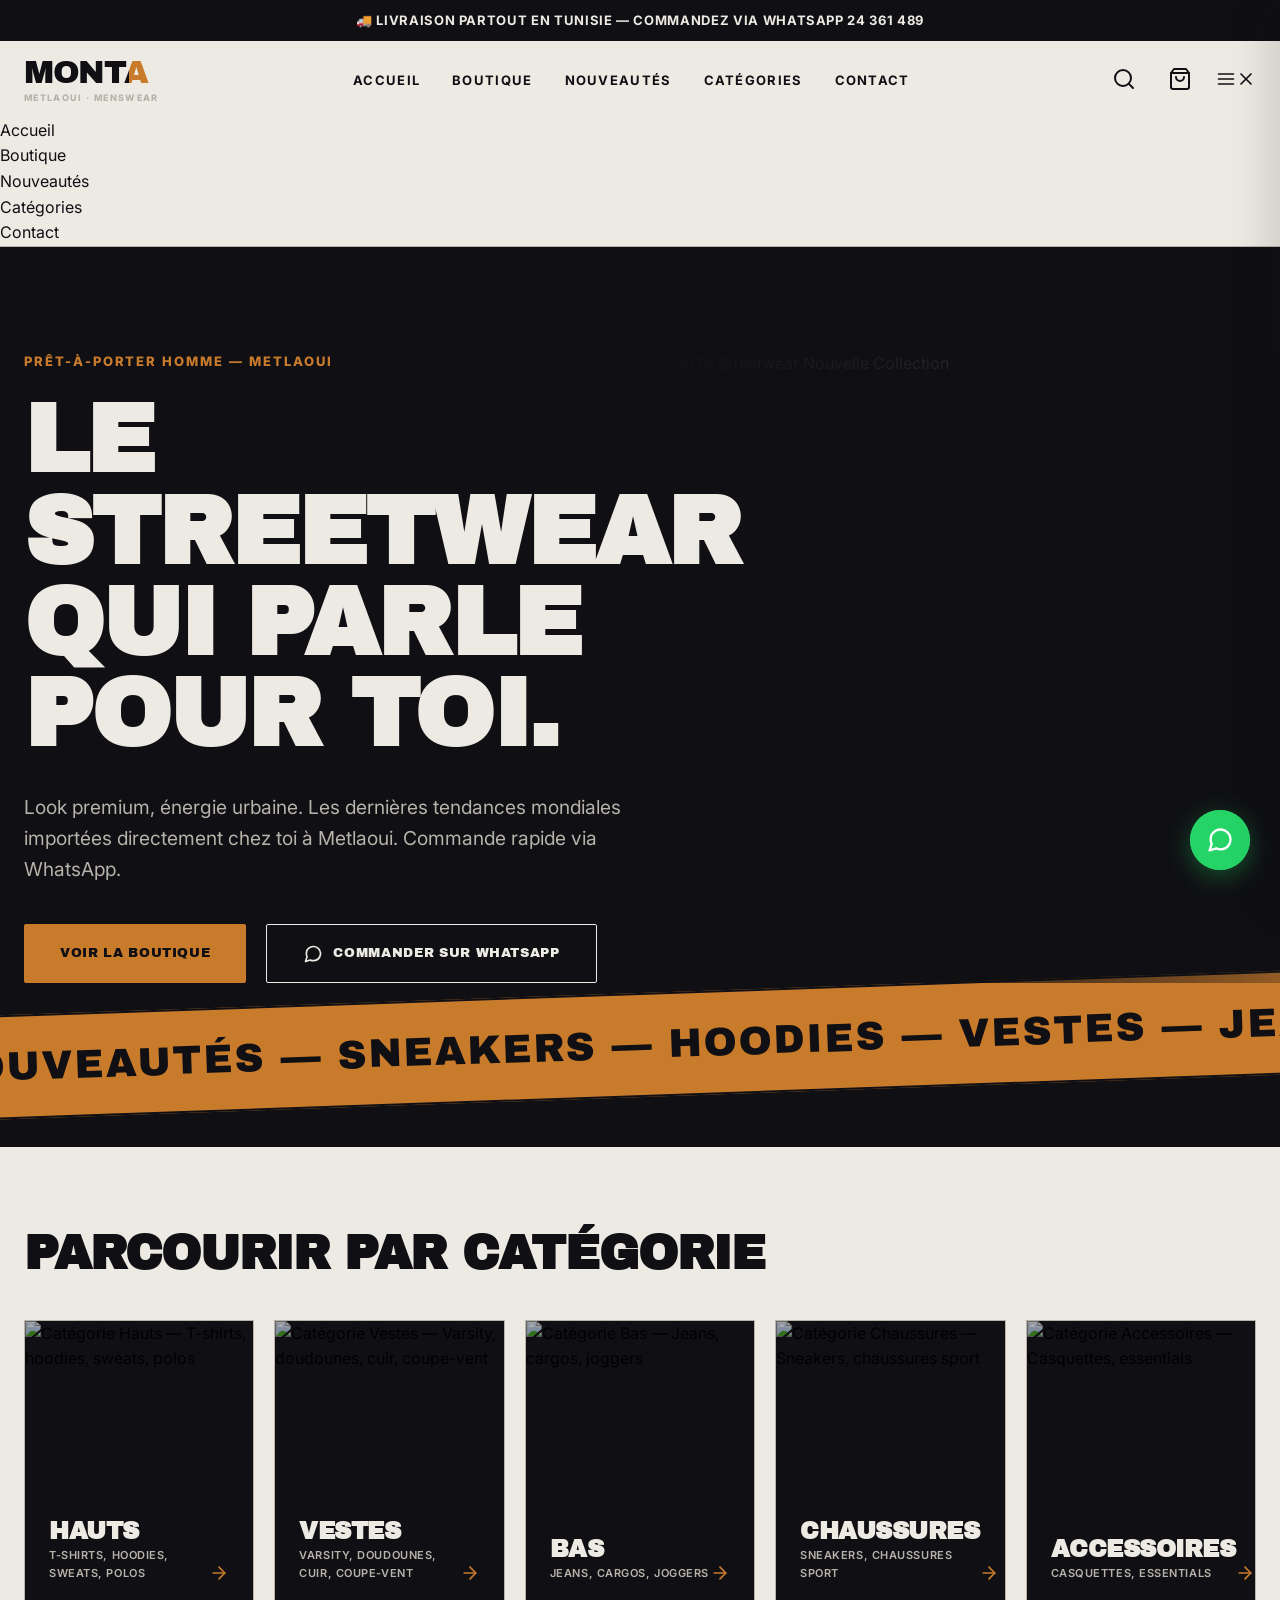
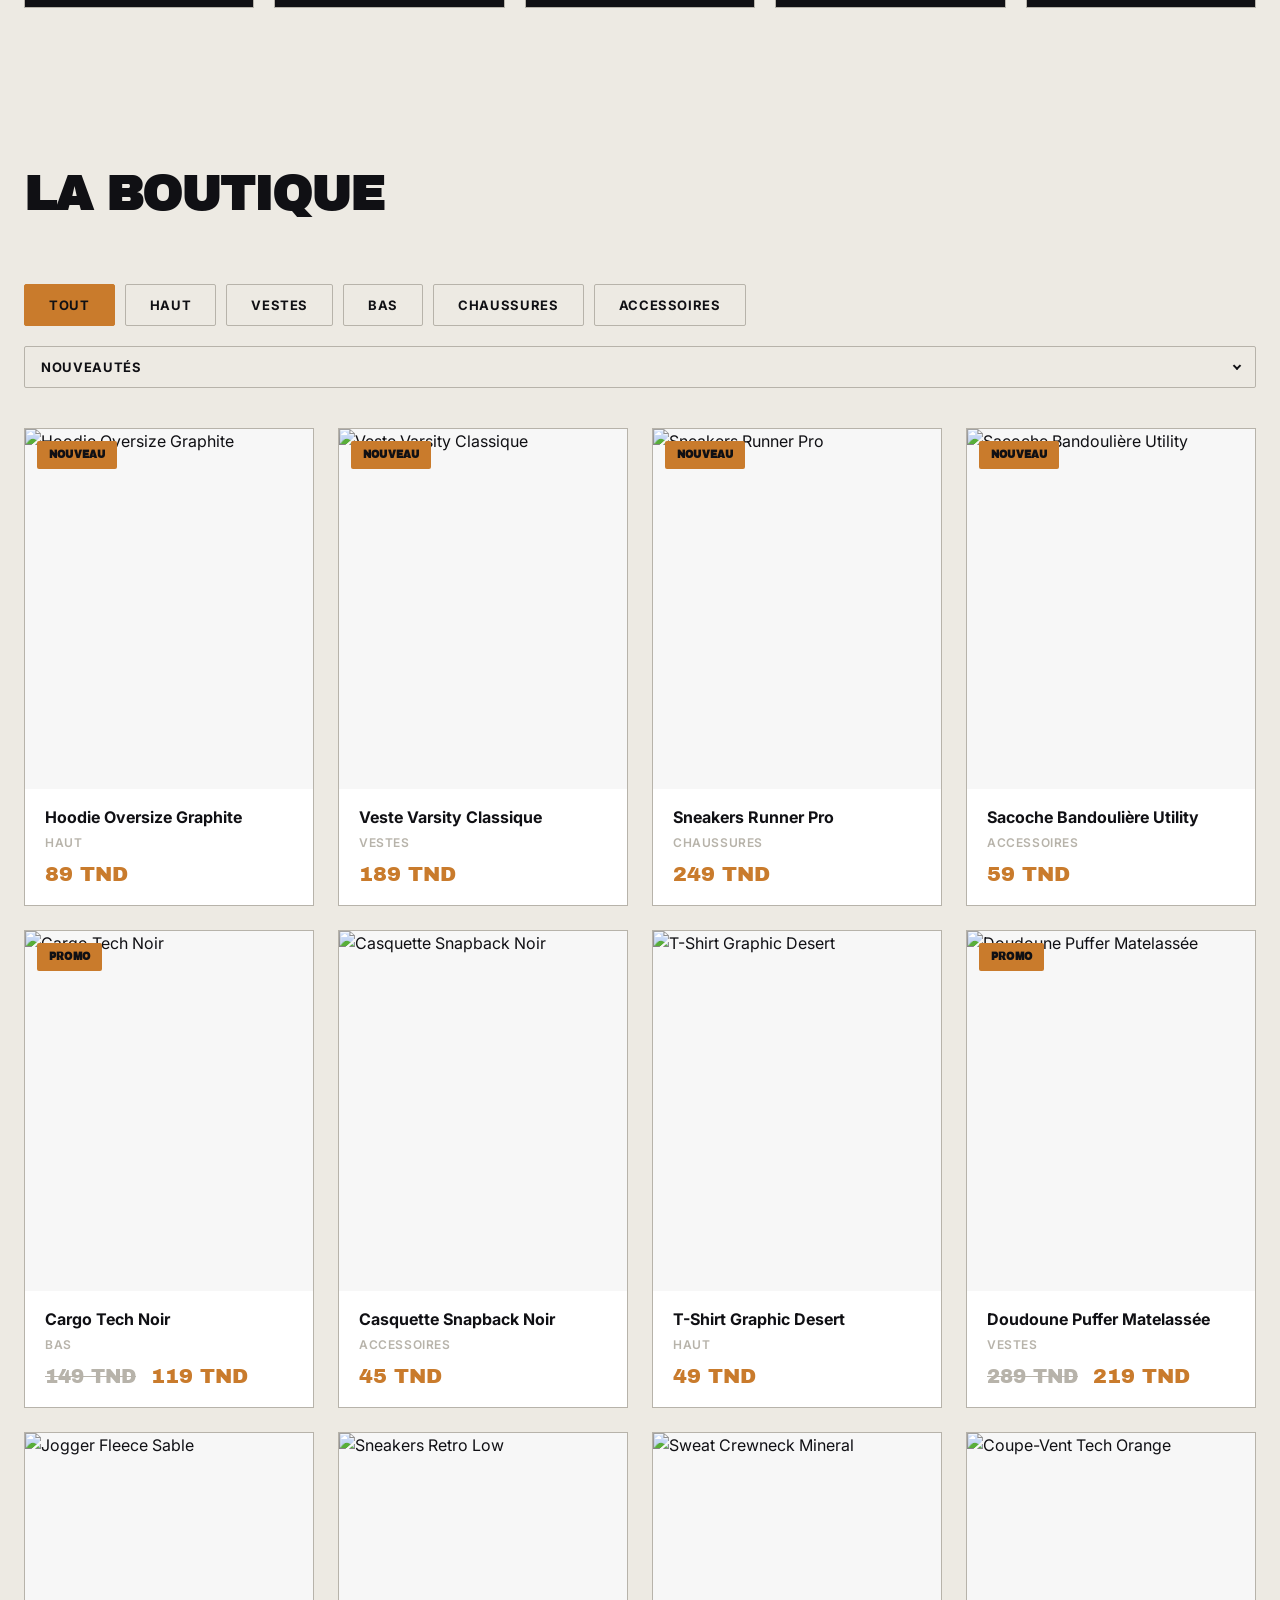
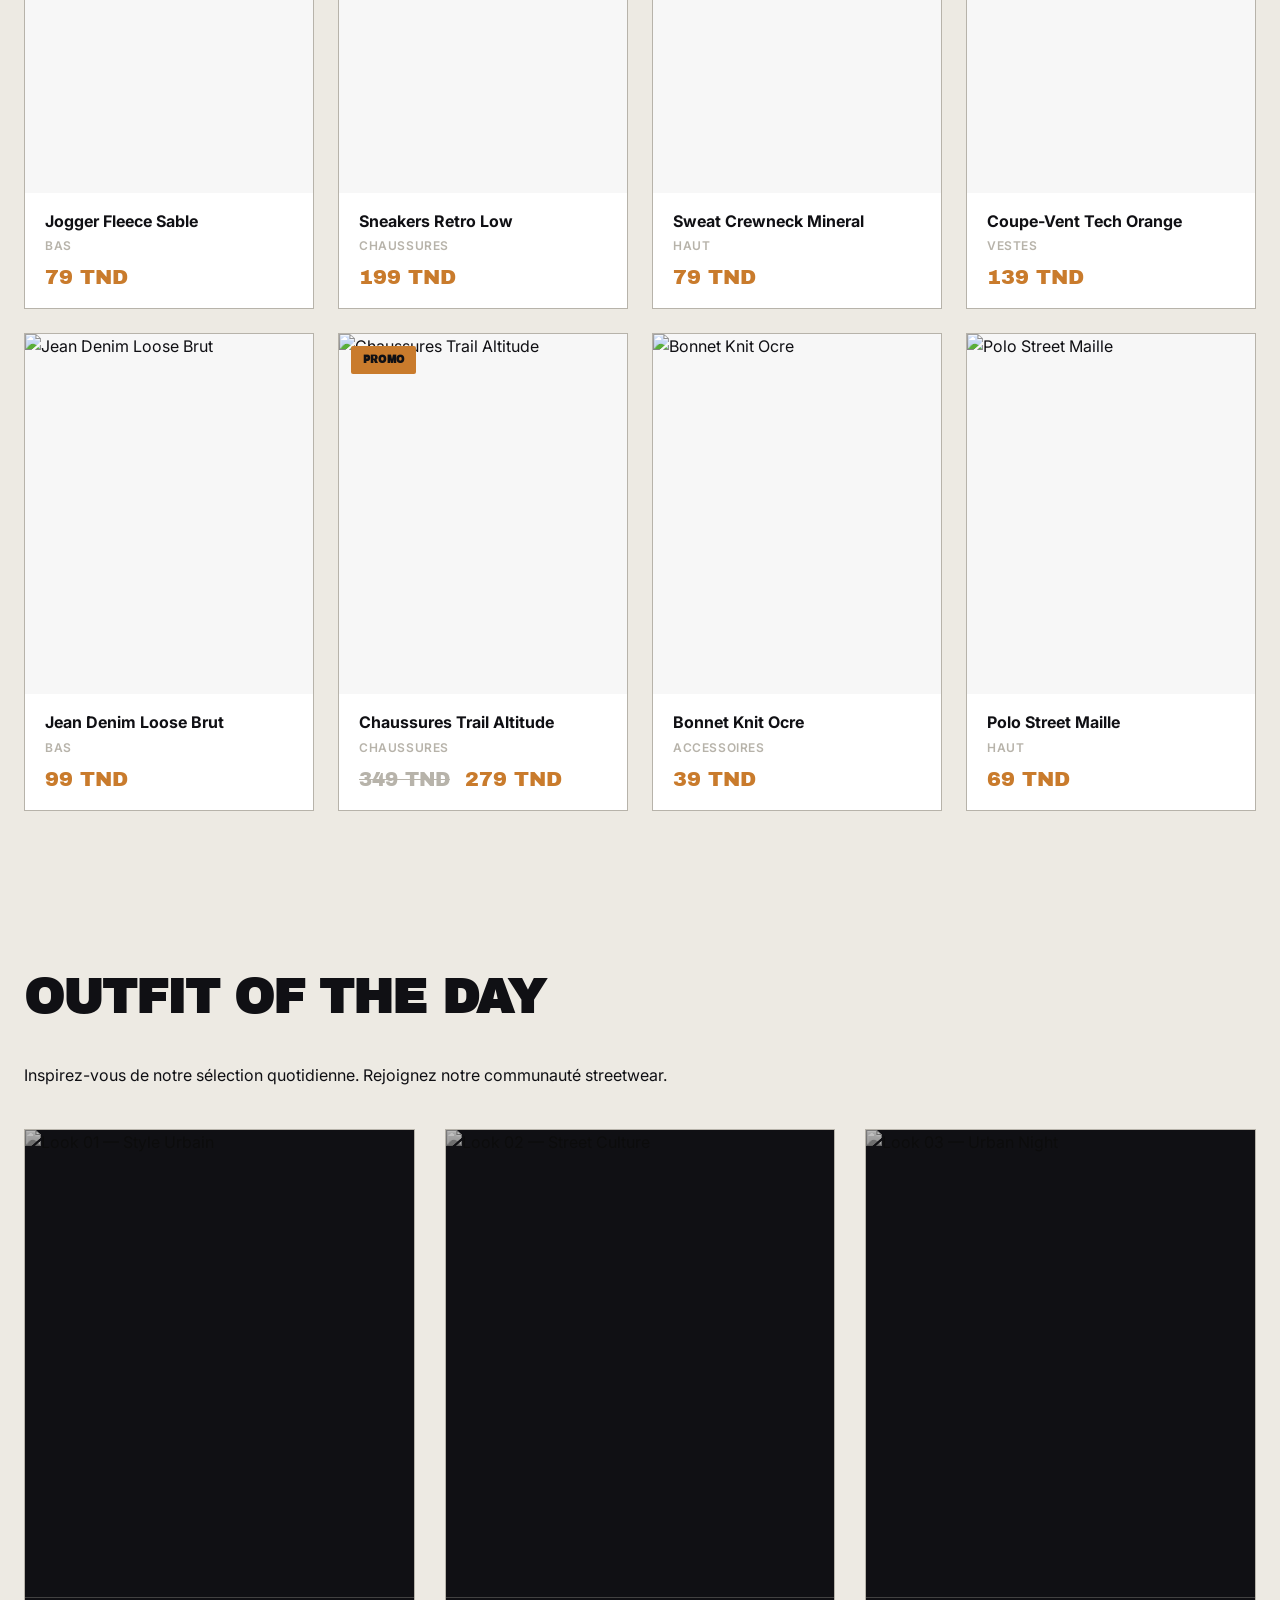
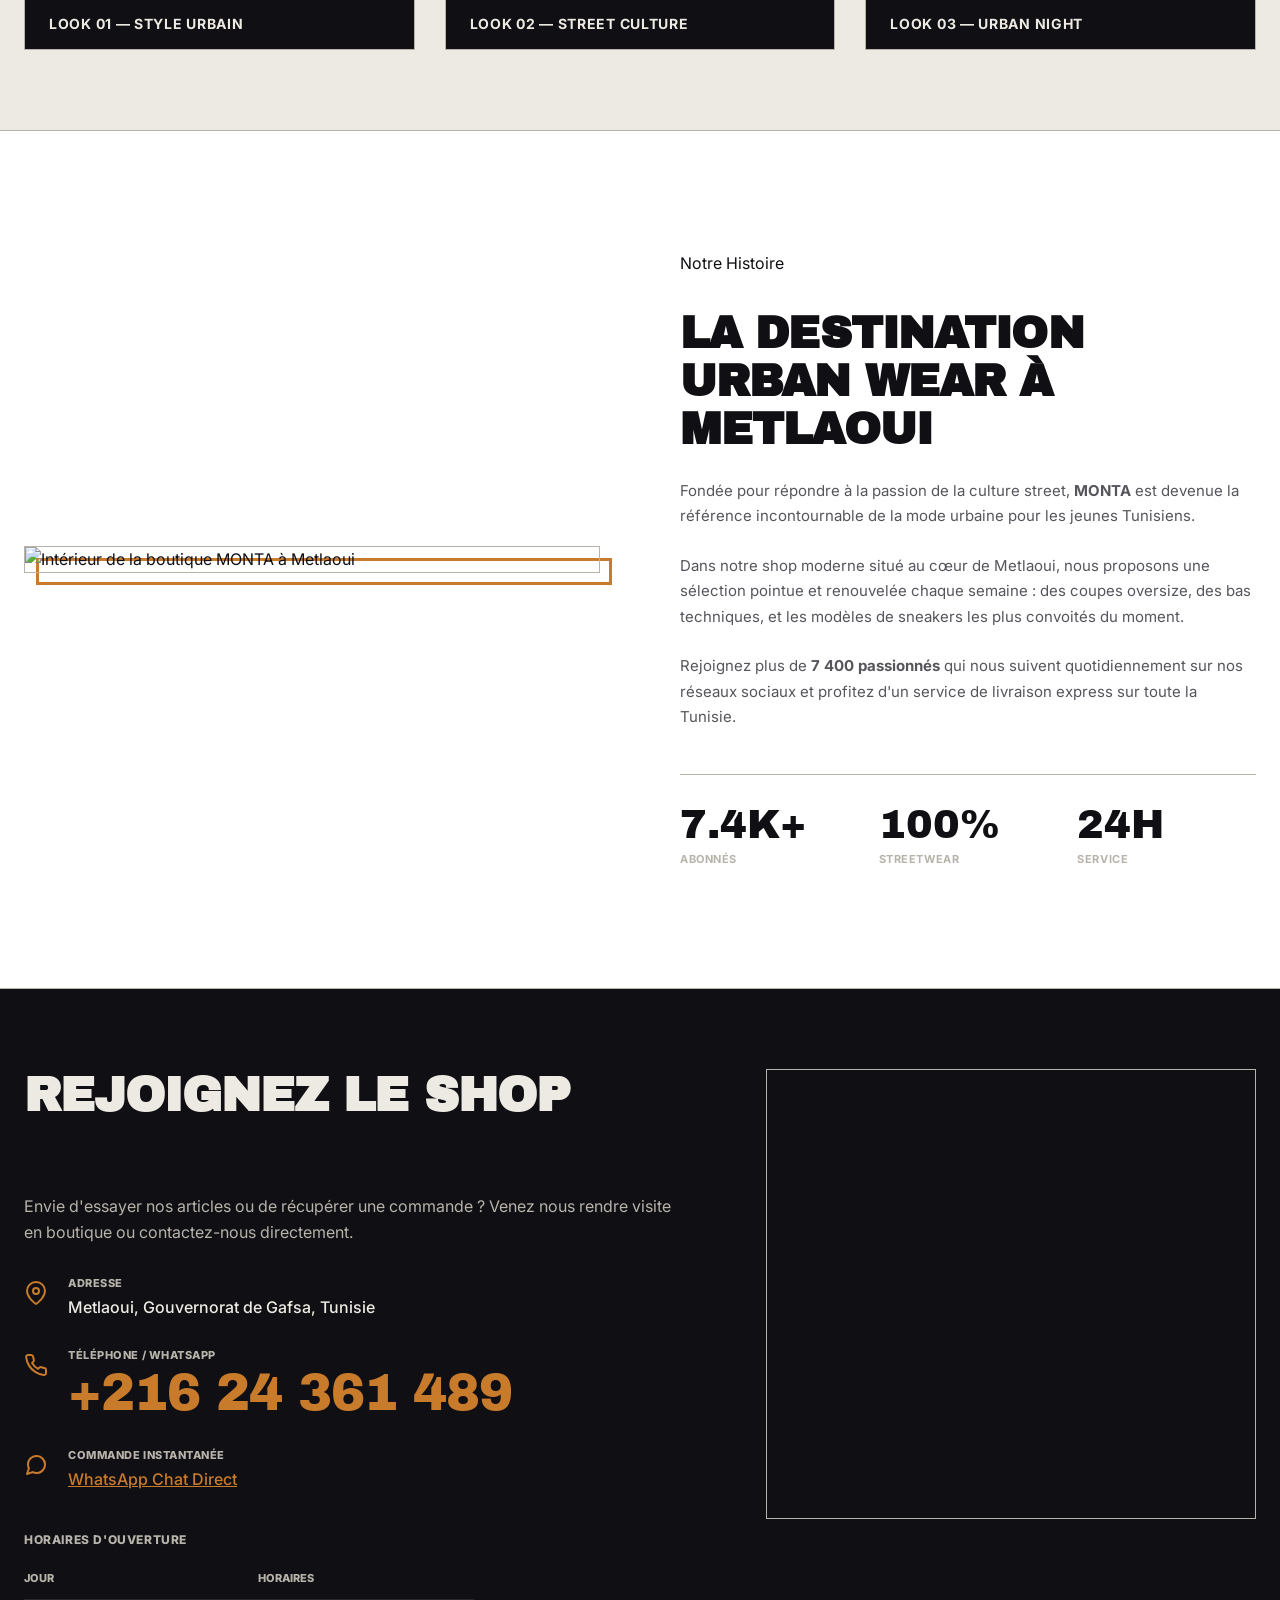
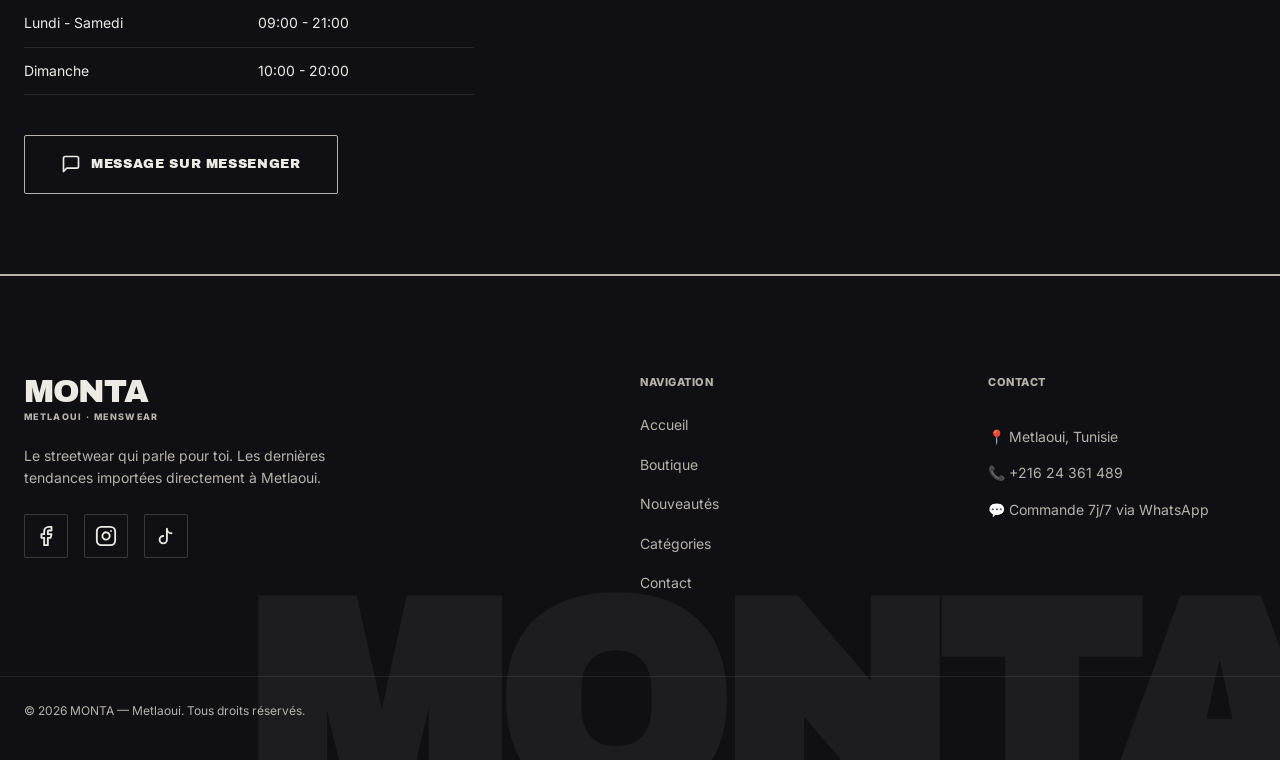
==== index.html @ ccba10db "Version 1 - deploy" ====
<!DOCTYPE html>
<html lang="fr" dir="ltr">
<head>
  <meta charset="UTF-8">
  <meta name="viewport" content="width=device-width, initial-scale=1.0">
  <title>MONTA — Prêt-à-porter Homme | Metlaoui</title>
  
  <!-- SEO Meta Tags -->
  <meta name="description" content="Découvrez MONTA, le temple du streetwear et prêt-à-porter homme à Metlaoui, Tunisie. Collection exclusive de hoodies, vestes, jeans, sneakers et accessoires. Commande directe sur WhatsApp.">
  <meta name="keywords" content="MONTA, streetwear, prêt-à-porter, mode homme, Metlaoui, Tunisie, Gafsa, vetements homme, sneakers, hoodies, jeans, vestes, boutique vetement">
  <meta name="author" content="MONTA">
  <meta name="robots" content="index, follow">
  
  <!-- Open Graph / Facebook -->
  <meta property="og:type" content="website">
  <meta property="og:url" content="https://www.montastore.tn/">
  <meta property="og:title" content="MONTA — Prêt-à-porter Homme | Metlaoui">
  <meta property="og:description" content="Découvrez MONTA, le temple du streetwear et prêt-à-porter homme à Metlaoui, Tunisie. Collection exclusive. Commande directe sur WhatsApp.">
  <meta property="og:image" content="https://placehold.co/1200x630/111111/ffffff?text=MONTA+METLAOUI">
  
  <!-- Twitter -->
  <meta name="twitter:card" content="summary_large_image">
  <meta name="twitter:url" content="https://www.montastore.tn/">
  <meta name="twitter:title" content="MONTA — Prêt-à-porter Homme | Metlaoui">
  <meta name="twitter:description" content="Découvrez MONTA, le temple du streetwear et prêt-à-porter homme à Metlaoui, Tunisie. Collection exclusive. Commande directe sur WhatsApp.">
  <meta name="twitter:image" content="https://placehold.co/1200x630/111111/ffffff?text=MONTA+METLAOUI">
  
  <!-- Theme Color & Favicon Placeholder -->
  <meta name="theme-color" content="#000000">
  <link rel="icon" href="https://placehold.co/32x32/111111/ffffff?text=M" type="image/x-icon">
  
  <!-- Google Fonts Preconnect -->
  <link rel="preconnect" href="https://fonts.googleapis.com">
  <link rel="preconnect" href="https://fonts.gstatic.com" crossorigin>
  <link href="https://fonts.googleapis.com/css2?family=Archivo+Black&family=Inter:wght@300;400;500;600;700;800&display=swap" rel="stylesheet">
  
  <!-- External Stylesheet -->
  <link rel="stylesheet" href="style.css">
  
  <!-- External Script -->
  <script src="script.js" defer></script>
  
  <!-- JSON-LD Structured Data -->
  <script type="application/ld+json">
  {
    "@context": "https://schema.org",
    "@type": "ClothingStore",
    "name": "MONTA",
    "image": "https://placehold.co/600x600/111111/ffffff?text=MONTA+METLAOUI",
    "@id": "https://www.montastore.tn/#store",
    "url": "https://www.montastore.tn/",
    "telephone": "+21624361489",
    "priceRange": "TND",
    "address": {
      "@type": "PostalAddress",
      "streetAddress": "Metlaoui",
      "addressLocality": "Metlaoui",
      "addressRegion": "Gouvernorat de Gafsa",
      "addressCountry": "TN"
    },
    "geo": {
      "@type": "GeoCoordinates",
      "latitude": "34.3333",
      "longitude": "8.4000"
    },
    "openingHoursSpecification": {
      "@type": "OpeningHoursSpecification",
      "dayOfWeek": [
        "Monday",
        "Tuesday",
        "Wednesday",
        "Thursday",
        "Friday",
        "Saturday",
        "Sunday"
      ],
      "opens": "09:00",
      "closes": "21:00"
    },
    "sameAs": [
      "https://www.facebook.com/",
      "https://www.instagram.com/"
    ]
  }
  </script>
</head>
<body>

  <!-- 1. Announcement Bar -->
  <div id="announcement-bar">
    <p>🚚 Livraison partout en Tunisie — Commandez via WhatsApp 24 361 489</p>
  </div>

  <!-- 2. Sticky Navbar -->
  <header id="site-header">
    <div class="header-container">
      <a href="#" class="logo" aria-label="MONTA Accueil">
        <span class="logo-text">MONTA</span>
        <span class="logo-tagline">Metlaoui · Menswear</span>
      </a>
      
      <nav class="main-nav" aria-label="Navigation principale">
        <ul class="nav-links">
          <li><a href="#">Accueil</a></li>
          <li><a href="#shop">Boutique</a></li>
          <li><a href="#shop">Nouveautés</a></li>
          <li><a href="#categories">Catégories</a></li>
          <li><a href="#contact">Contact</a></li>
        </ul>
      </nav>
      
      <div class="header-actions">
        <button id="search-toggle" aria-label="Rechercher" aria-expanded="false">
          <svg xmlns="http://www.w3.org/2000/svg" width="24" height="24" viewBox="0 0 24 24" fill="none" stroke="currentColor" stroke-width="2" stroke-linecap="round" stroke-linejoin="round" class="feather feather-search"><circle cx="11" cy="11" r="8"></circle><line x1="21" y1="21" x2="16.65" y2="16.65"></line></svg>
        </button>
        
        <button id="cart-toggle" aria-label="Panier" aria-expanded="false">
          <svg xmlns="http://www.w3.org/2000/svg" width="24" height="24" viewBox="0 0 24 24" fill="none" stroke="currentColor" stroke-width="2" stroke-linecap="round" stroke-linejoin="round" class="feather feather-shopping-bag"><path d="M6 2L3 6v14a2 2 0 0 0 2 2h14a2 2 0 0 0 2-2V6l-3-4z"></path><line x1="3" y1="6" x2="21" y2="6"></line><path d="M16 10a4 4 0 0 1-8 0"></path></svg>
          <span id="cart-count">0</span>
        </button>
        
        <button id="menu-toggle" aria-label="Menu" aria-expanded="false" aria-controls="mobile-menu">
          <svg xmlns="http://www.w3.org/2000/svg" width="24" height="24" viewBox="0 0 24 24" fill="none" stroke="currentColor" stroke-width="2" stroke-linecap="round" stroke-linejoin="round" class="menu-open"><line x1="3" y1="12" x2="21" y2="12"></line><line x1="3" y1="6" x2="21" y2="6"></line><line x1="3" y1="18" x2="21" y2="18"></line></svg>
          <svg xmlns="http://www.w3.org/2000/svg" width="24" height="24" viewBox="0 0 24 24" fill="none" stroke="currentColor" stroke-width="2" stroke-linecap="round" stroke-linejoin="round" class="menu-close"><line x1="18" y1="6" x2="6" y2="18"></line><line x1="6" y1="6" x2="18" y2="18"></line></svg>
        </button>
      </div>
    </div>
    
    <!-- Mobile Menu -->
    <div id="mobile-menu" aria-hidden="true">
      <nav class="mobile-nav" aria-label="Navigation mobile">
        <ul class="mobile-nav-links">
          <li><a href="#">Accueil</a></li>
          <li><a href="#shop">Boutique</a></li>
          <li><a href="#shop">Nouveautés</a></li>
          <li><a href="#categories">Catégories</a></li>
          <li><a href="#contact">Contact</a></li>
        </ul>
      </nav>
    </div>
  </header>

  <main>
    <!-- 3. Hero Section -->
    <section id="hero">
      <div class="hero-container">
        <div class="hero-content">
          <p class="hero-eyebrow">Prêt-à-porter Homme — Metlaoui</p>
          <h1 class="hero-title">
            <span class="hero-line">LE STREETWEAR</span>
            <span class="hero-line">QUI PARLE</span>
            <span class="hero-line">POUR TOI.</span>
          </h1>
          <p class="hero-subtitle">Look premium, énergie urbaine. Les dernières tendances mondiales importées directement chez toi à Metlaoui. Commande rapide via WhatsApp.</p>
          <div class="hero-ctas">
            <a href="#shop" class="btn btn-primary">Voir la boutique</a>
            <a href="https://wa.me/21624361489" class="btn btn-secondary" target="_blank" rel="noopener noreferrer">
              <svg xmlns="http://www.w3.org/2000/svg" width="20" height="20" viewBox="0 0 24 24" fill="none" stroke="currentColor" stroke-width="2" stroke-linecap="round" stroke-linejoin="round"><path d="M21 11.5a8.38 8.38 0 0 1-.9 3.8 8.5 8.5 0 0 1-7.6 4.7 8.38 8.38 0 0 1-3.8-.9L3 21l1.9-5.7a8.38 8.38 0 0 1-.9-3.8 8.5 8.5 0 0 1 4.7-7.6 8.38 8.38 0 0 1 3.8-.9h.5a8.48 8.48 0 0 1 8 8v.5z"></path></svg>
              Commander sur WhatsApp
            </a>
          </div>
        </div>
        
        <div class="hero-media">
          <img src="https://images.unsplash.com/photo-1488161628813-04466f872be2?auto=format&fit=crop&w=1600&h=900&q=80" alt="MONTA Streetwear Nouvelle Collection" fetchpriority="high">
        </div>
      </div>
      
      <div class="hero-marquee" aria-hidden="true">
        <div class="marquee-content">
          <span>NOUVEAUTÉS — SNEAKERS — HOODIES — VESTES — JEANS — </span>
          <span>NOUVEAUTÉS — SNEAKERS — HOODIES — VESTES — JEANS — </span>
          <span>NOUVEAUTÉS — SNEAKERS — HOODIES — VESTES — JEANS — </span>
          <span>NOUVEAUTÉS — SNEAKERS — HOODIES — VESTES — JEANS — </span>
        </div>
      </div>
    </section>

    <!-- 4. Categories Section -->
    <section id="categories">
      <div class="section-container">
        <h2 class="section-title">Parcourir par Catégorie</h2>
        <div class="categories-grid">
          
          <!-- Category Card 1 -->
          <div class="category-card" data-category="haut">
            <div class="category-image">
              <img src="https://images.unsplash.com/photo-1556821840-3a63f95609a7?auto=format&fit=crop&w=600&h=750&q=80" alt="Catégorie Hauts — T-shirts, hoodies, sweats, polos" loading="lazy">
            </div>
            <div class="category-info">
              <div class="category-text">
                <h3 class="category-name">Hauts</h3>
                <p class="category-count">T-shirts, hoodies, sweats, polos</p>
              </div>
              <span class="category-arrow" aria-hidden="true">
                <svg xmlns="http://www.w3.org/2000/svg" width="20" height="20" viewBox="0 0 24 24" fill="none" stroke="currentColor" stroke-width="2" stroke-linecap="round" stroke-linejoin="round"><line x1="5" y1="12" x2="19" y2="12"></line><polyline points="12 5 19 12 12 19"></polyline></svg>
              </span>
            </div>
          </div>
          
          <!-- Category Card 2 -->
          <div class="category-card" data-category="vestes">
            <div class="category-image">
              <img src="https://images.unsplash.com/photo-1551028719-00167b16eac5?auto=format&fit=crop&w=600&h=750&q=80" alt="Catégorie Vestes — Varsity, doudounes, cuir, coupe-vent" loading="lazy">
            </div>
            <div class="category-info">
              <div class="category-text">
                <h3 class="category-name">Vestes</h3>
                <p class="category-count">Varsity, doudounes, cuir, coupe-vent</p>
              </div>
              <span class="category-arrow" aria-hidden="true">
                <svg xmlns="http://www.w3.org/2000/svg" width="20" height="20" viewBox="0 0 24 24" fill="none" stroke="currentColor" stroke-width="2" stroke-linecap="round" stroke-linejoin="round"><line x1="5" y1="12" x2="19" y2="12"></line><polyline points="12 5 19 12 12 19"></polyline></svg>
              </span>
            </div>
          </div>
          
          <!-- Category Card 3 -->
          <div class="category-card" data-category="bas">
            <div class="category-image">
              <img src="https://images.unsplash.com/photo-1542272604-787c3835535d?auto=format&fit=crop&w=600&h=750&q=80" alt="Catégorie Bas — Jeans, cargos, joggers" loading="lazy">
            </div>
            <div class="category-info">
              <div class="category-text">
                <h3 class="category-name">Bas</h3>
                <p class="category-count">Jeans, cargos, joggers</p>
              </div>
              <span class="category-arrow" aria-hidden="true">
                <svg xmlns="http://www.w3.org/2000/svg" width="20" height="20" viewBox="0 0 24 24" fill="none" stroke="currentColor" stroke-width="2" stroke-linecap="round" stroke-linejoin="round"><line x1="5" y1="12" x2="19" y2="12"></line><polyline points="12 5 19 12 12 19"></polyline></svg>
              </span>
            </div>
          </div>
          
          <!-- Category Card 4 -->
          <div class="category-card" data-category="chaussures">
            <div class="category-image">
              <img src="https://images.unsplash.com/photo-1542291026-7eec264c27ff?auto=format&fit=crop&w=600&h=750&q=80" alt="Catégorie Chaussures — Sneakers, chaussures sport" loading="lazy">
            </div>
            <div class="category-info">
              <div class="category-text">
                <h3 class="category-name">Chaussures</h3>
                <p class="category-count">Sneakers, chaussures sport</p>
              </div>
              <span class="category-arrow" aria-hidden="true">
                <svg xmlns="http://www.w3.org/2000/svg" width="20" height="20" viewBox="0 0 24 24" fill="none" stroke="currentColor" stroke-width="2" stroke-linecap="round" stroke-linejoin="round"><line x1="5" y1="12" x2="19" y2="12"></line><polyline points="12 5 19 12 12 19"></polyline></svg>
              </span>
            </div>
          </div>
          
          <!-- Category Card 5 -->
          <div class="category-card" data-category="accessoires">
            <div class="category-image">
              <img src="https://images.unsplash.com/photo-1576871337622-98d48d4aa53e?auto=format&fit=crop&w=600&h=750&q=80" alt="Catégorie Accessoires — Casquettes, essentials" loading="lazy">
            </div>
            <div class="category-info">
              <div class="category-text">
                <h3 class="category-name">Accessoires</h3>
                <p class="category-count">Casquettes, essentials</p>
              </div>
              <span class="category-arrow" aria-hidden="true">
                <svg xmlns="http://www.w3.org/2000/svg" width="20" height="20" viewBox="0 0 24 24" fill="none" stroke="currentColor" stroke-width="2" stroke-linecap="round" stroke-linejoin="round"><line x1="5" y1="12" x2="19" y2="12"></line><polyline points="12 5 19 12 12 19"></polyline></svg>
              </span>
            </div>
          </div>
          
        </div>
      </div>
    </section>

    <!-- 5. Shop Section -->
    <section id="shop">
      <div class="section-container">
        <div class="shop-header">
          <h2 class="section-title">La Boutique</h2>
          
          <div class="shop-controls">
            <!-- Filter Bar -->
            <div id="filter-bar">
              <button class="filter-btn active" data-filter="all">Tout</button>
              <button class="filter-btn" data-filter="haut">Haut</button>
              <button class="filter-btn" data-filter="vestes">Vestes</button>
              <button class="filter-btn" data-filter="bas">Bas</button>
              <button class="filter-btn" data-filter="chaussures">Chaussures</button>
              <button class="filter-btn" data-filter="accessoires">Accessoires</button>
            </div>
            
            <!-- Sort Selector -->
            <div class="sort-wrapper">
              <label for="sort-select" class="sr-only">Trier par</label>
              <select id="sort-select">
                <option value="latest">Nouveautés</option>
                <option value="price-asc">Prix croissant</option>
                <option value="price-desc">Prix décroissant</option>
              </select>
            </div>
          </div>
        </div>

        <!-- Empty Grid Container -->
        <div id="product-grid" class="product-grid"></div>
        
        <!-- Product card template (rendered by script.js):
        <article class="product-card" data-category="haut" data-price="89">
          <div class="product-media">
            <img src="..." alt="..." loading="lazy">
            <span class="badge">Nouveau</span>
            <button class="quick-add" data-id="1">+ Panier</button>
          </div>
          <div class="product-info">
            <h3 class="product-name">Hoodie Oversize Noir</h3>
            <p class="product-cat">Haut</p>
            <p class="product-price">89 TND</p>
          </div>
        </article> -->
      </div>
    </section>

    <!-- 6. Lookbook Section -->
    <section id="lookbook">
      <div class="section-container">
        <h2 class="section-title text-center">Outfit of the Day</h2>
        <p class="section-subtitle">Inspirez-vous de notre sélection quotidienne. Rejoignez notre communauté streetwear.</p>
        
        <div class="lookbook-grid">
          <!-- Look Card 1 -->
          <div class="look-card">
            <div class="look-image">
              <img src="https://images.unsplash.com/photo-1617137968427-85924c800a22?auto=format&fit=crop&w=600&h=800&q=80" alt="Look 01 — Style Urbain" loading="lazy">
            </div>
            <div class="look-caption">
              <h3>Look 01 — Style Urbain</h3>
            </div>
          </div>
          
          <!-- Look Card 2 -->
          <div class="look-card">
            <div class="look-image">
              <img src="https://images.unsplash.com/photo-1503341504253-dff4815485f1?auto=format&fit=crop&w=600&h=800&q=80" alt="Look 02 — Street Culture" loading="lazy">
            </div>
            <div class="look-caption">
              <h3>Look 02 — Street Culture</h3>
            </div>
          </div>
          
          <!-- Look Card 3 -->
          <div class="look-card">
            <div class="look-image">
              <img src="https://images.unsplash.com/photo-1505022610485-0249ba5b3675?auto=format&fit=crop&w=600&h=800&q=80" alt="Look 03 — Urban Night" loading="lazy">
            </div>
            <div class="look-caption">
              <h3>Look 03 — Urban Night</h3>
            </div>
          </div>
        </div>
      </div>
    </section>

    <!-- 7. About Section -->
    <section id="about">
      <div class="about-container">
        <div class="about-image">
          <img src="https://images.unsplash.com/photo-1441986300917-64674bd600d8?auto=format&fit=crop&w=800&h=600&q=80" alt="Intérieur de la boutique MONTA à Metlaoui" loading="lazy">
        </div>
        <div class="about-content">
          <span class="about-eyebrow">Notre Histoire</span>
          <h2 class="about-title">LA DESTINATION URBAN WEAR À METLAOUI</h2>
          <p>Fondée pour répondre à la passion de la culture street, <strong>MONTA</strong> est devenue la référence incontournable de la mode urbaine pour les jeunes Tunisiens.</p>
          <p>Dans notre shop moderne situé au cœur de Metlaoui, nous proposons une sélection pointue et renouvelée chaque semaine : des coupes oversize, des bas techniques, et les modèles de sneakers les plus convoités du moment.</p>
          <p>Rejoignez plus de <strong>7 400 passionnés</strong> qui nous suivent quotidiennement sur nos réseaux sociaux et profitez d'un service de livraison express sur toute la Tunisie.</p>
          <div class="about-stats">
            <div class="stat-item">
              <span class="stat-number">7.4K+</span>
              <span class="stat-label">Abonnés</span>
            </div>
            <div class="stat-item">
              <span class="stat-number">100%</span>
              <span class="stat-label">Streetwear</span>
            </div>
            <div class="stat-item">
              <span class="stat-number">24H</span>
              <span class="stat-label">Service</span>
            </div>
          </div>
        </div>
      </div>
    </section>

    <!-- 8. Contact Section -->
    <section id="contact">
      <div class="section-container contact-wrapper">
        <div class="contact-info">
          <h2 class="section-title">Rejoignez le Shop</h2>
          <p class="contact-desc">Envie d'essayer nos articles ou de récupérer une commande ? Venez nous rendre visite en boutique ou contactez-nous directement.</p>
          
          <div class="contact-details">
            <div class="contact-item">
              <div class="contact-icon">
                <svg xmlns="http://www.w3.org/2000/svg" width="24" height="24" viewBox="0 0 24 24" fill="none" stroke="currentColor" stroke-width="2" stroke-linecap="round" stroke-linejoin="round"><path d="M21 10c0 7-9 13-9 13s-9-6-9-13a9 9 0 0 1 18 0z"></path><circle cx="12" cy="10" r="3"></circle></svg>
              </div>
              <div class="contact-text">
                <h3>Adresse</h3>
                <p>Metlaoui, Gouvernorat de Gafsa, Tunisie</p>
              </div>
            </div>
            
            <div class="contact-item">
              <div class="contact-icon">
                <svg xmlns="http://www.w3.org/2000/svg" width="24" height="24" viewBox="0 0 24 24" fill="none" stroke="currentColor" stroke-width="2" stroke-linecap="round" stroke-linejoin="round"><path d="M22 16.92v3a2 2 0 0 1-2.18 2 19.79 19.79 0 0 1-8.63-3.07 19.5 19.5 0 0 1-6-6 19.79 19.79 0 0 1-3.07-8.67A2 2 0 0 1 4.11 2h3a2 2 0 0 1 2 1.72 12.84 12.84 0 0 0 .7 2.81 2 2 0 0 1-.45 2.11L8.09 9.91a16 16 0 0 0 6 6l1.27-1.27a2 2 0 0 1 2.11-.45 12.84 12.84 0 0 0 2.81.7A2 2 0 0 1 22 16.92z"></path></svg>
              </div>
              <div class="contact-text">
                <h3>Téléphone / WhatsApp</h3>
                <p><a href="tel:+21624361489" aria-label="Appeler MONTA au 24 361 489">+216 24 361 489</a></p>
              </div>
            </div>
            
            <div class="contact-item">
              <div class="contact-icon">
                <svg xmlns="http://www.w3.org/2000/svg" width="24" height="24" viewBox="0 0 24 24" fill="none" stroke="currentColor" stroke-width="2" stroke-linecap="round" stroke-linejoin="round"><path d="M21 11.5a8.38 8.38 0 0 1-.9 3.8 8.5 8.5 0 0 1-7.6 4.7 8.38 8.38 0 0 1-3.8-.9L3 21l1.9-5.7a8.38 8.38 0 0 1-.9-3.8 8.5 8.5 0 0 1 4.7-7.6 8.38 8.38 0 0 1 3.8-.9h.5a8.48 8.48 0 0 1 8 8v.5z"></path></svg>
              </div>
              <div class="contact-text">
                <h3>Commande Instantanée</h3>
                <p><a href="https://wa.me/21624361489" target="_blank" rel="noopener noreferrer" class="link-highlight" aria-label="Commander sur WhatsApp">WhatsApp Chat Direct</a></p>
              </div>
            </div>
          </div>
          
          <div class="hours-table-wrapper">
            <h3>Horaires d'Ouverture</h3>
            <table class="hours-table">
              <thead>
                <tr>
                  <th>Jour</th>
                  <th>Horaires</th>
                </tr>
              </thead>
              <tbody>
                <tr>
                  <td>Lundi - Samedi</td>
                  <td>09:00 - 21:00</td>
                </tr>
                <tr>
                  <td>Dimanche</td>
                  <td>10:00 - 20:00</td>
                </tr>
              </tbody>
            </table>
          </div>
          
          <div class="social-cta">
            <a href="https://m.me/montastore" class="btn btn-secondary" target="_blank" rel="noopener noreferrer" aria-label="Contacter via Facebook Messenger">
              <svg xmlns="http://www.w3.org/2000/svg" width="20" height="20" viewBox="0 0 24 24" fill="none" stroke="currentColor" stroke-width="2" stroke-linecap="round" stroke-linejoin="round"><path d="M21 15a2 2 0 0 1-2 2H7l-4 4V5a2 2 0 0 1 2-2h14a2 2 0 0 1 2 2z"></path></svg>
              Message sur Messenger
            </a>
          </div>
        </div>
        
        <div class="contact-map">
          <!-- Google Maps Iframe Placeholder representing Metlaoui -->
          <iframe 
            src="https://www.google.com/maps/embed?pb=!1m18!1m12!1m3!1d13146.903024883445!2d8.389279768631168!3d34.33120150937748!2m3!1f0!2f0!3f0!3m2!1i1024!2i768!4f13.1!3m3!1m2!1s0x12f86536551b9e07%3A0x6b8bc277c08977c7!2sMetlaoui!5e0!3m2!1sfr!2stn!4v1719999999999!5m2!1sfr!2stn" 
            width="600" 
            height="450" 
            style="border:0;" 
            allowfullscreen="" 
            loading="lazy" 
            referrerpolicy="no-referrer-when-downgrade"
            title="Localisation de MONTA à Metlaoui, Tunisie">
          </iframe>
        </div>
      </div>
    </section>
  </main>

  <!-- 9. Footer -->
  <footer id="site-footer">
    <div class="footer-container">
      <div class="footer-brand">
        <a href="#" class="logo" aria-label="MONTA Accueil">
          <span class="logo-text">MONTA</span>
          <span class="logo-tagline">Metlaoui · Menswear</span>
        </a>
        <p class="footer-slogan">Le streetwear qui parle pour toi. Les dernières tendances importées directement à Metlaoui.</p>
        
        <div class="footer-socials">
          <a href="https://www.facebook.com/" target="_blank" rel="noopener noreferrer" aria-label="Suivre MONTA sur Facebook">
            <svg xmlns="http://www.w3.org/2000/svg" width="22" height="22" viewBox="0 0 24 24" fill="none" stroke="currentColor" stroke-width="2" stroke-linecap="round" stroke-linejoin="round"><path d="M18 2h-3a5 5 0 0 0-5 5v3H7v4h3v8h4v-8h3l1-4h-4V7a1 1 0 0 1 1-1h3z"></path></svg>
          </a>
          <a href="https://www.instagram.com/" target="_blank" rel="noopener noreferrer" aria-label="Suivre MONTA sur Instagram">
            <svg xmlns="http://www.w3.org/2000/svg" width="22" height="22" viewBox="0 0 24 24" fill="none" stroke="currentColor" stroke-width="2" stroke-linecap="round" stroke-linejoin="round"><rect x="2" y="2" width="20" height="20" rx="5" ry="5"></rect><path d="M16 11.37A4 4 0 1 1 12.63 8 4 4 0 0 1 16 11.37z"></path><line x1="17.5" y1="6.5" x2="17.51" y2="6.5"></line></svg>
          </a>
          <a href="https://www.tiktok.com/" target="_blank" rel="noopener noreferrer" aria-label="Suivre MONTA sur TikTok">
            <svg xmlns="http://www.w3.org/2000/svg" width="22" height="22" viewBox="0 0 24 24" fill="none" stroke="currentColor" stroke-width="2" stroke-linecap="round" stroke-linejoin="round"><path d="M9 12a4 4 0 1 0 4 4V4a5 5 0 0 0 5 5"></path></svg>
          </a>
        </div>
      </div>
      
      <div class="footer-links-group">
        <h3>Navigation</h3>
        <ul class="footer-links">
          <li><a href="#">Accueil</a></li>
          <li><a href="#shop">Boutique</a></li>
          <li><a href="#shop">Nouveautés</a></li>
          <li><a href="#categories">Catégories</a></li>
          <li><a href="#contact">Contact</a></li>
        </ul>
      </div>
      
      <div class="footer-contact-info">
        <h3>Contact</h3>
        <p>📍 Metlaoui, Tunisie</p>
        <p>📞 +216 24 361 489</p>
        <p>💬 Commande 7j/7 via WhatsApp</p>
      </div>
    </div>
    
    <div class="footer-bottom">
      <p>&copy; 2026 MONTA — Metlaoui. Tous droits réservés.</p>
    </div>
  </footer>

  <!-- 10. Floating & Interactive Elements -->
  
  <!-- WhatsApp Floating Action Button -->
  <a href="https://wa.me/21624361489?text=Salut%20MONTA!%20Je%20veux%20commander%20:" id="whatsapp-fab" class="whatsapp-fab" target="_blank" rel="noopener noreferrer" aria-label="Nous contacter sur WhatsApp">
    <svg xmlns="http://www.w3.org/2000/svg" width="28" height="28" viewBox="0 0 24 24" fill="none" stroke="currentColor" stroke-width="2" stroke-linecap="round" stroke-linejoin="round"><path d="M21 11.5a8.38 8.38 0 0 1-.9 3.8 8.5 8.5 0 0 1-7.6 4.7 8.38 8.38 0 0 1-3.8-.9L3 21l1.9-5.7a8.38 8.38 0 0 1-.9-3.8 8.5 8.5 0 0 1 4.7-7.6 8.38 8.38 0 0 1 3.8-.9h.5a8.48 8.48 0 0 1 8 8v.5z"></path></svg>
  </a>

  <!-- Off-Canvas Cart Drawer -->
  <div id="cart-drawer" aria-hidden="true" role="dialog" aria-modal="true" aria-label="Mon panier">
    <div class="cart-drawer-header">
      <h2>Mon Panier</h2>
      <button id="cart-close" aria-label="Fermer le panier">
        <svg xmlns="http://www.w3.org/2000/svg" width="24" height="24" viewBox="0 0 24 24" fill="none" stroke="currentColor" stroke-width="2" stroke-linecap="round" stroke-linejoin="round"><line x1="18" y1="6" x2="6" y2="18"></line><line x1="6" y1="6" x2="18" y2="18"></line></svg>
      </button>
    </div>
    
    <div id="cart-items">
      <!-- Items will be dynamically injected here by script.js -->
      <div class="cart-empty-message">
        <p>Votre panier est vide.</p>
        <a href="#shop" class="btn btn-primary btn-sm">Continuer mes achats</a>
      </div>
    </div>
    
    <div class="cart-drawer-footer">
      <div class="cart-checkout-form">
        <h3>Informations de Livraison</h3>
        <div class="form-group">
          <input type="text" id="checkout-name" placeholder="Nom et Prénom" required>
        </div>
        <div class="form-group">
          <input type="tel" id="checkout-phone" placeholder="Numéro de Téléphone" required>
        </div>
        <div class="form-group">
          <input type="text" id="checkout-address" placeholder="Adresse complète (ex: Metlaoui, Gafsa)" required>
        </div>
      </div>
      <div id="cart-total">
        <span>Total:</span>
        <span class="total-amount">0 TND</span>
      </div>
      <button id="checkout-whatsapp" class="btn btn-primary btn-full">
        <svg xmlns="http://www.w3.org/2000/svg" width="20" height="20" viewBox="0 0 24 24" fill="none" stroke="currentColor" stroke-width="2" stroke-linecap="round" stroke-linejoin="round"><path d="M21 11.5a8.38 8.38 0 0 1-.9 3.8 8.5 8.5 0 0 1-7.6 4.7 8.38 8.38 0 0 1-3.8-.9L3 21l1.9-5.7a8.38 8.38 0 0 1-.9-3.8 8.5 8.5 0 0 1 4.7-7.6 8.38 8.38 0 0 1 3.8-.9h.5a8.48 8.48 0 0 1 8 8v.5z"></path></svg>
        Commander via WhatsApp
      </button>
    </div>
  </div>

  <!-- Cart Drawer Backdrop Overlay -->
  <div id="cart-overlay" aria-hidden="true"></div>

  <!-- Product Quick View Modal Dialog -->
  <dialog id="product-modal">
    <!-- Content will be dynamically injected here by script.js -->
  </dialog>

</body>
</html>
---- style.css ----
/* ==========================================================================
   MONTA STREETWEAR — DESERT STREET ART DIRECTION
   ========================================================================== */

/* ===== DESIGN TOKENS ===== */
:root {
  --ink: #101014;
  --bone: #EDEAE3;
  --ochre: #C97B2C;
  --wa-green: #25D366;
  --concrete: #B7B3AA;
  --card: #FFFFFF;

  --font-display: 'Archivo Black', 'Anton', sans-serif;
  --font-body: 'Inter', sans-serif;

  --transition-smooth: all 0.3s cubic-bezier(0.16, 1, 0.3, 1);
  --transition-bounce: all 0.5s cubic-bezier(0.175, 0.885, 0.32, 1.275);
}

/* ===== RESET & BASE STYLES ===== */
*, *::before, *::after {
  box-sizing: border-box;
  margin: 0;
  padding: 0;
}

html {
  scroll-behavior: smooth;
  max-width: 100%;
  overflow-x: hidden;
}

body {
  background-color: var(--bone);
  color: var(--ink);
  font-family: var(--font-body);
  font-size: 16px;
  line-height: 1.6;
  max-width: 100%;
  overflow-x: hidden;
  -webkit-font-smoothing: antialiased;
  -moz-osx-font-smoothing: grayscale;
}

img {
  max-width: 100%;
  height: auto;
  display: block;
}

a {
  color: inherit;
  text-decoration: none;
  transition: var(--transition-smooth);
}

button, select {
  font-family: inherit;
  font-size: inherit;
  color: inherit;
  background: none;
  border: none;
}

button {
  cursor: pointer;
}

/* Interactive focus-visible states */
*:focus-visible {
  outline: 2px solid var(--ochre);
  outline-offset: 4px;
}

/* Screen reader utility */
.sr-only {
  position: absolute;
  width: 1px;
  height: 1px;
  padding: 0;
  margin: -1px;
  overflow: hidden;
  clip: rect(0, 0, 0, 0);
  white-space: nowrap;
  border: 0;
}

/* Common Section Layout */
.section-container {
  width: 100%;
  max-width: 1400px;
  margin: 0 auto;
  padding: 80px 24px;
}

h1, h2, h3, h4, h5, h6 {
  font-family: var(--font-display);
  text-transform: uppercase;
  letter-spacing: -0.02em;
  line-height: 1.1;
}

.section-title {
  font-size: clamp(1.8rem, 4vw, 3rem);
  margin-bottom: 40px;
}


/* ==========================================================================
   1. ANNOUNCEMENT BAR
   ========================================================================== */
#announcement-bar {
  background-color: var(--ink);
  color: var(--bone);
  font-size: 13px;
  font-weight: 700;
  text-align: center;
  padding: 10px 16px;
  letter-spacing: 0.05em;
  text-transform: uppercase;
  z-index: 1001;
  position: relative;
}


/* ==========================================================================
   2. SITE HEADER (STICKY NAVBAR)
   ========================================================================== */
#site-header {
  position: sticky;
  top: 0;
  z-index: 1000;
  background-color: rgba(237, 234, 227, 0.85);
  backdrop-filter: blur(12px);
  -webkit-backdrop-filter: blur(12px);
  border-bottom: 1px solid var(--concrete);
  transition: var(--transition-smooth);
}

.header-container {
  display: flex;
  justify-content: space-between;
  align-items: center;
  max-width: 1400px;
  margin: 0 auto;
  padding: 16px 24px;
}

.logo {
  display: flex;
  flex-direction: column;
  line-height: 1;
}

.logo-text {
  font-family: var(--font-display);
  font-size: 2rem;
  letter-spacing: -0.04em;
  text-transform: uppercase;
  background: linear-gradient(to right, var(--ink) 78%, var(--ochre) 78%);
  -webkit-background-clip: text;
  -webkit-text-fill-color: transparent;
  background-clip: text;
}

.logo-tagline {
  font-size: 9px;
  text-transform: uppercase;
  letter-spacing: 0.15em;
  color: var(--concrete);
  margin-top: 4px;
  font-weight: 800;
}

/* Nav Links & Slide Underline Hover */
.nav-links {
  display: flex;
  list-style: none;
  gap: 32px;
}

.nav-links a {
  font-size: 13px;
  font-weight: 700;
  text-transform: uppercase;
  letter-spacing: 0.1em;
  color: var(--ink);
  position: relative;
  padding: 8px 0;
}

.nav-links a::after {
  content: '';
  position: absolute;
  bottom: 0;
  left: 0;
  width: 100%;
  height: 2px;
  background-color: var(--ochre);
  transform: scaleX(0);
  transform-origin: right;
  transition: transform 0.35s cubic-bezier(0.16, 1, 0.3, 1);
}

.nav-links a:hover::after {
  transform: scaleX(1);
  transform-origin: left;
}

/* Actions block */
.header-actions {
  display: flex;
  align-items: center;
  gap: 16px;
}

.header-actions button {
  display: flex;
  align-items: center;
  justify-content: center;
  width: 40px;
  height: 40px;
  color: var(--ink);
  position: relative;
  transition: var(--transition-smooth);
}

.header-actions button:hover {
  color: var(--ochre);
}

#cart-toggle #cart-count {
  position: absolute;
  top: 2px;
  right: 2px;
  background-color: var(--ochre);
  color: var(--ink);
  font-family: var(--font-display);
  font-size: 10px;
  min-width: 16px;
  height: 16px;
  border-radius: 50%;
  display: flex;
  align-items: center;
  justify-content: center;
  padding: 0 4px;
  font-weight: 900;
}


/* ==========================================================================
   3. HERO SECTION (FULL VIEWPORT)
   ========================================================================== */
#hero {
  position: relative;
  min-height: 100svh;
  display: flex;
  align-items: center;
  background-color: var(--ink);
  color: var(--bone);
  overflow: hidden;
  padding: 100px 0 160px;
}

.hero-container {
  width: 100%;
  max-width: 1400px;
  margin: 0 auto;
  padding: 0 24px;
  display: grid;
  grid-template-columns: 1.25fr 0.75fr;
  align-items: center;
  gap: 60px;
  position: relative;
  z-index: 10;
}

.hero-content {
  max-width: 800px;
  position: relative;
  z-index: 2;
}

.hero-eyebrow {
  font-size: 13px;
  text-transform: uppercase;
  letter-spacing: 0.15em;
  color: var(--ochre);
  margin-bottom: 24px;
  font-weight: 800;
}

.hero-title {
  font-size: clamp(2rem, 7.5vw, 6.5rem);
  line-height: 0.95;
  margin-bottom: 32px;
  color: var(--bone);
}

.hero-subtitle {
  font-size: clamp(1rem, 1.5vw, 1.2rem);
  line-height: 1.6;
  color: var(--concrete);
  margin-bottom: 40px;
  max-width: 600px;
}

/* Staggered load animation */
@keyframes revealLine {
  from {
    transform: translateY(60px);
    opacity: 0;
  }
  to {
    transform: translateY(0);
    opacity: 1;
  }
}

.hero-line {
  display: block;
  opacity: 0;
  animation: revealLine 1.2s cubic-bezier(0.16, 1, 0.3, 1) forwards;
}

.hero-line:nth-child(1) { animation-delay: 0.15s; }
.hero-line:nth-child(2) { animation-delay: 0.35s; }
.hero-line:nth-child(3) { animation-delay: 0.55s; }

.hero-ctas {
  display: flex;
  flex-wrap: wrap;
  gap: 20px;
}

.btn {
  display: inline-flex;
  align-items: center;
  justify-content: center;
  gap: 10px;
  font-family: var(--font-display);
  font-size: 13px;
  text-transform: uppercase;
  letter-spacing: 0.05em;
  padding: 18px 36px;
  transition: var(--transition-smooth);
  border-radius: 2px;
  text-align: center;
}

.btn-primary {
  background-color: var(--ochre);
  color: var(--ink);
  box-shadow: 0 0 0 transparent;
}

.btn-primary:hover {
  transform: translate(-6px, -6px);
  box-shadow: 6px 6px 0 var(--bone);
}

.btn-secondary {
  border: 1px solid var(--bone);
  color: var(--bone);
}

.btn-secondary:hover {
  background-color: var(--wa-green);
  border-color: var(--wa-green);
  color: #FFFFFF;
}

/* Hero Media */
.hero-media {
  position: absolute;
  top: 0;
  right: 0;
  width: 50%;
  height: 100%;
  z-index: 1;
  overflow: hidden;
}

.hero-media img {
  width: 100%;
  height: 100%;
  object-fit: cover;
  object-position: center;
  filter: brightness(0.55) contrast(1.1) grayscale(0.25);
}

.hero-media::after {
  content: '';
  position: absolute;
  top: 0;
  left: 0;
  width: 100%;
  height: 100%;
  background: linear-gradient(to right, var(--ink) 0%, rgba(16, 16, 20, 0.85) 45%, rgba(16, 16, 20, 0.3) 100%);
}

/* Signature Rotated Marquee Element */
.hero-marquee {
  position: absolute;
  bottom: 50px;
  left: -5%;
  width: 110%;
  background-color: var(--ochre);
  padding: 18px 0;
  transform: rotate(-2deg);
  z-index: 5;
  overflow: hidden;
  white-space: nowrap;
  border-top: 2px solid var(--ink);
  border-bottom: 2px solid var(--ink);
  pointer-events: none;
}

.marquee-content {
  display: inline-flex;
  animation: marquee 25s linear infinite;
}

.marquee-content span {
  font-family: var(--font-display);
  font-size: clamp(1.2rem, 3.5vw, 2.5rem);
  text-transform: uppercase;
  color: var(--ink);
  padding-right: 3rem;
  letter-spacing: 0.05em;
}

@keyframes marquee {
  0% { transform: translate3d(0, 0, 0); }
  100% { transform: translate3d(-50%, 0, 0); }
}


/* ==========================================================================
   4. CATEGORY CARDS (GRID)
   ========================================================================== */
.categories-grid {
  display: grid;
  grid-template-columns: repeat(5, 1fr);
  gap: 20px;
}

.category-card {
  position: relative;
  aspect-ratio: 4/5;
  background-color: var(--ink);
  overflow: hidden;
  cursor: pointer;
  border: 1px solid var(--concrete);
}

.category-image {
  width: 100%;
  height: 100%;
  overflow: hidden;
}

.category-image img {
  width: 100%;
  height: 100%;
  object-fit: cover;
  transition: transform 0.6s cubic-bezier(0.16, 1, 0.3, 1), filter 0.6s ease;
  filter: brightness(0.65) contrast(1.1);
}

.category-card:hover .category-image img {
  transform: scale(1.06);
  filter: brightness(0.85) contrast(1.1);
}

.category-info {
  position: absolute;
  bottom: 0;
  left: 0;
  width: 100%;
  padding: 24px;
  background: linear-gradient(to top, rgba(16, 16, 20, 0.95) 0%, rgba(16, 16, 20, 0.4) 60%, transparent 100%);
  display: flex;
  justify-content: space-between;
  align-items: flex-end;
  color: var(--bone);
  z-index: 2;
}

.category-name {
  font-size: 1.5rem;
  margin-bottom: 4px;
  line-height: 1;
}

.category-count {
  font-size: 11px;
  color: var(--concrete);
  font-weight: 600;
  text-transform: uppercase;
  letter-spacing: 0.05em;
}

.category-arrow {
  display: flex;
  align-items: center;
  justify-content: center;
  color: var(--ochre);
  transition: transform 0.35s cubic-bezier(0.16, 1, 0.3, 1), color 0.3s ease;
}

.category-card:hover .category-arrow {
  transform: translateX(8px);
  color: var(--bone);
}


/* ==========================================================================
   5. SHOP & FILTER BAR
   ========================================================================== */
.shop-header {
  display: flex;
  flex-direction: column;
  gap: 24px;
  margin-bottom: 40px;
}

.shop-controls {
  display: flex;
  flex-direction: column;
  gap: 20px;
  width: 100%;
}

#filter-bar {
  display: flex;
  flex-wrap: wrap;
  gap: 10px;
}

.filter-btn {
  font-family: var(--font-body);
  font-size: 13px;
  font-weight: 700;
  text-transform: uppercase;
  letter-spacing: 0.05em;
  padding: 12px 24px;
  border: 1px solid var(--concrete);
  border-radius: 2px;
  background-color: transparent;
  color: var(--ink);
  transition: var(--transition-smooth);
}

.filter-btn:hover {
  border-color: var(--ink);
  background-color: rgba(16, 16, 20, 0.04);
}

.filter-btn.active {
  background-color: var(--ochre);
  border-color: var(--ochre);
  color: var(--ink);
}

.sort-wrapper {
  position: relative;
  min-width: 200px;
}

#sort-select {
  width: 100%;
  padding: 12px 36px 12px 16px;
  border: 1px solid var(--concrete);
  border-radius: 2px;
  font-size: 13px;
  font-weight: 700;
  text-transform: uppercase;
  letter-spacing: 0.05em;
  background-color: var(--bone);
  appearance: none;
  cursor: pointer;
  transition: var(--transition-smooth);
}

#sort-select:hover, #sort-select:focus {
  border-color: var(--ink);
}

.sort-wrapper::after {
  content: '';
  position: absolute;
  right: 16px;
  top: 50%;
  width: 6px;
  height: 6px;
  border-right: 2px solid var(--ink);
  border-bottom: 2px solid var(--ink);
  transform: translateY(-70%) rotate(45deg);
  pointer-events: none;
}


/* ==========================================================================
   6. PRODUCT GRID & CARD
   ========================================================================== */
.product-grid {
  display: grid;
  grid-template-columns: repeat(auto-fill, minmax(260px, 1fr));
  gap: 24px;
}

.product-card {
  background-color: var(--card);
  border: 1px solid var(--concrete);
  transition: transform 0.4s cubic-bezier(0.16, 1, 0.3, 1), box-shadow 0.4s cubic-bezier(0.16, 1, 0.3, 1), border-color 0.3s ease;
  display: flex;
  flex-direction: column;
  position: relative;
}

.product-card:hover {
  transform: translateY(-4px);
  box-shadow: 8px 8px 0 var(--ink);
  border-color: var(--ink);
}

.product-media {
  position: relative;
  width: 100%;
  aspect-ratio: 4/5;
  background-color: rgba(16, 16, 20, 0.03);
  overflow: hidden;
}

.product-media img {
  width: 100%;
  height: 100%;
  object-fit: cover;
  transition: transform 0.6s cubic-bezier(0.16, 1, 0.3, 1);
}

.product-card:hover .product-media img {
  transform: scale(1.04);
}

.product-card .badge {
  position: absolute;
  top: 12px;
  left: 12px;
  background-color: var(--ochre);
  color: var(--ink);
  font-family: var(--font-display);
  font-size: 10px;
  text-transform: uppercase;
  padding: 6px 12px;
  border-radius: 2px;
  font-weight: 900;
  z-index: 3;
  letter-spacing: 0.02em;
}

/* Quick Add Button Slide-up */
.quick-add {
  position: absolute;
  bottom: 0;
  left: 0;
  width: 100%;
  background-color: var(--ink);
  color: var(--bone);
  font-family: var(--font-display);
  font-size: 11px;
  text-transform: uppercase;
  padding: 16px;
  text-align: center;
  z-index: 4;
  transform: translateY(100%);
  transition: transform 0.35s cubic-bezier(0.16, 1, 0.3, 1);
  letter-spacing: 0.05em;
}

.product-card:hover .quick-add {
  transform: translateY(0);
}

.quick-add:hover {
  background-color: var(--ochre);
  color: var(--ink);
}

@media (hover: none) {
  .quick-add {
    position: relative;
    transform: translateY(0);
    border-top: 1px solid var(--concrete);
  }
}

.product-info {
  padding: 20px;
  display: flex;
  flex-direction: column;
  flex-grow: 1;
}

.product-name {
  font-family: var(--font-body);
  font-size: 16px;
  font-weight: 700;
  text-transform: none;
  letter-spacing: 0;
  color: var(--ink);
  margin-bottom: 6px;
}

.product-cat {
  font-size: 12px;
  color: var(--concrete);
  text-transform: uppercase;
  letter-spacing: 0.05em;
  margin-bottom: 12px;
  font-weight: 600;
}

.product-price {
  font-family: var(--font-display);
  font-size: 1.3rem;
  color: var(--ochre);
  margin-top: auto;
  line-height: 1;
}


/* ==========================================================================
   7. LOOKBOOK SECTION
   ========================================================================== */
.lookbook-grid {
  display: grid;
  grid-template-columns: repeat(3, 1fr);
  gap: 30px;
  margin-top: 40px;
}

.look-card {
  position: relative;
  aspect-ratio: 3/4;
  overflow: hidden;
  border: 1px solid var(--concrete);
  background-color: var(--ink);
}

.look-image {
  width: 100%;
  height: 100%;
}

.look-image img {
  width: 100%;
  height: 100%;
  object-fit: cover;
  transition: filter 0.6s ease, transform 0.6s cubic-bezier(0.16, 1, 0.3, 1);
  filter: grayscale(100%) brightness(0.75);
}

.look-card:hover .look-image img {
  filter: grayscale(0%) brightness(0.95);
  transform: scale(1.04);
}

.look-caption {
  position: absolute;
  bottom: 0;
  left: 0;
  width: 100%;
  background-color: var(--ink);
  color: var(--bone);
  padding: 18px 24px;
  z-index: 2;
  border-top: 1px solid rgba(183, 179, 170, 0.3);
}

.look-caption h3 {
  font-family: var(--font-body);
  font-size: 14px;
  font-weight: 700;
  text-transform: uppercase;
  letter-spacing: 0.05em;
}


/* ==========================================================================
   8. ABOUT SECTION
   ========================================================================== */
#about {
  background-color: var(--card);
  border-top: 1px solid var(--concrete);
  border-bottom: 1px solid var(--concrete);
  padding: 120px 0;
}

.about-container {
  max-width: 1400px;
  margin: 0 auto;
  padding: 0 24px;
  display: grid;
  grid-template-columns: 1fr 1fr;
  align-items: center;
  gap: 80px;
}

.about-image {
  position: relative;
  z-index: 1;
}

.about-image::after {
  content: '';
  position: absolute;
  top: 12px;
  left: 12px;
  right: -12px;
  bottom: -12px;
  border: 3px solid var(--ochre);
  z-index: -1;
  pointer-events: none;
  transition: transform 0.4s cubic-bezier(0.16, 1, 0.3, 1);
}

.about-image:hover::after {
  transform: translate(-6px, -6px);
}

.about-image img {
  width: 100%;
  height: auto;
  border: 1px solid var(--concrete);
}

.about-content {
  display: flex;
  flex-direction: column;
  gap: 24px;
}

.about-title {
  font-size: clamp(2rem, 3.5vw, 2.75rem);
  line-height: 1.1;
  margin-top: 8px;
}

.about-content p {
  font-size: 15px;
  color: #55555C;
  line-height: 1.7;
}

.about-stats {
  display: grid;
  grid-template-columns: repeat(3, 1fr);
  gap: 20px;
  margin-top: 20px;
  padding-top: 30px;
  border-top: 1px solid var(--concrete);
}

.stat-item {
  display: flex;
  flex-direction: column;
}

.stat-number {
  font-family: var(--font-display);
  font-size: 2.5rem;
  color: var(--ink);
  line-height: 1;
  margin-bottom: 6px;
}

.stat-label {
  font-size: 11px;
  color: var(--concrete);
  font-weight: 700;
  text-transform: uppercase;
  letter-spacing: 0.05em;
}


/* ==========================================================================
   9. CONTACT SECTION
   ========================================================================== */
#contact {
  background-color: var(--ink);
  color: var(--bone);
  border-bottom: 1px solid var(--concrete);
}

.contact-wrapper {
  display: grid;
  grid-template-columns: 1.15fr 0.85fr;
  gap: 80px;
}

.contact-info {
  display: flex;
  flex-direction: column;
  gap: 32px;
}

.contact-desc {
  font-size: 16px;
  color: var(--concrete);
}

.contact-details {
  display: flex;
  flex-direction: column;
  gap: 28px;
}

.contact-item {
  display: flex;
  align-items: flex-start;
  gap: 20px;
}

.contact-icon {
  color: var(--ochre);
  display: flex;
  align-items: center;
  justify-content: center;
  padding-top: 4px;
}

.contact-text h3 {
  font-family: var(--font-body);
  font-size: 11px;
  font-weight: 800;
  text-transform: uppercase;
  color: var(--concrete);
  letter-spacing: 0.05em;
  margin-bottom: 6px;
}

.contact-text p, .contact-text a {
  font-size: 16px;
  font-weight: 500;
}

/* Giant WhatsApp Clickable Link */
.contact-item:nth-child(2) .contact-text p a {
  font-family: var(--font-display);
  font-size: clamp(1.8rem, 4.5vw, 3.2rem);
  color: var(--ochre);
  line-height: 1.05;
  letter-spacing: -0.02em;
  transition: var(--transition-smooth);
}

.contact-item:nth-child(2) .contact-text p a:hover {
  color: var(--wa-green);
}

.link-highlight {
  color: var(--ochre);
  font-weight: 700;
  text-decoration: underline;
}

.link-highlight:hover {
  color: var(--bone);
}

.hours-table-wrapper {
  margin-top: 8px;
}

.hours-table-wrapper h3 {
  font-family: var(--font-body);
  font-size: 12px;
  font-weight: 800;
  text-transform: uppercase;
  color: var(--concrete);
  margin-bottom: 12px;
  letter-spacing: 0.05em;
}

.hours-table {
  width: 100%;
  max-width: 450px;
  border-collapse: collapse;
}

.hours-table th, .hours-table td {
  padding: 12px 0;
  text-align: left;
  border-bottom: 1px solid rgba(183, 179, 170, 0.15);
}

.hours-table th {
  color: var(--concrete);
  font-weight: 800;
  font-size: 11px;
  text-transform: uppercase;
}

.hours-table td {
  font-size: 14px;
}

.social-cta {
  margin-top: 8px;
}

.social-cta .btn {
  background-color: transparent;
  border: 1px solid var(--concrete);
  color: var(--bone);
}

.social-cta .btn:hover {
  background-color: var(--bone);
  color: var(--ink);
  border-color: var(--bone);
}

.contact-map {
  width: 100%;
  border: 1px solid var(--concrete);
  height: 450px;
  background-color: rgba(16, 16, 20, 0.2);
}

.contact-map iframe {
  width: 100%;
  height: 100%;
  filter: invert(90%) hue-rotate(180deg) brightness(0.9) contrast(1.15);
}


/* ==========================================================================
   10. SITE FOOTER
   ========================================================================== */
#site-footer {
  background-color: var(--ink);
  color: var(--bone);
  padding: 100px 0 40px;
  border-top: 1px solid var(--concrete);
  position: relative;
  overflow: hidden;
}

#site-footer::before {
  content: 'MONTA';
  position: absolute;
  bottom: -60px;
  right: -30px;
  font-family: var(--font-display);
  font-size: clamp(8rem, 22vw, 26rem);
  line-height: 0.8;
  color: var(--bone);
  opacity: 0.06;
  font-weight: 900;
  pointer-events: none;
  z-index: 0;
  letter-spacing: -0.05em;
}

.footer-container {
  max-width: 1400px;
  margin: 0 auto;
  padding: 0 24px;
  display: grid;
  grid-template-columns: 2fr 1fr 1fr;
  gap: 80px;
  position: relative;
  z-index: 1;
}

.footer-brand {
  display: flex;
  flex-direction: column;
  gap: 24px;
}

.footer-brand .logo-text {
  background: linear-gradient(to right, var(--bone) 78%, var(--ochre) 78%);
  -webkit-background-clip: text;
  -webkit-text-fill-color: transparent;
  background-clip: text;
}

.footer-slogan {
  font-size: 14px;
  color: var(--concrete);
  max-width: 340px;
  line-height: 1.6;
}

.footer-socials {
  display: flex;
  gap: 16px;
}

.footer-socials a {
  display: flex;
  align-items: center;
  justify-content: center;
  width: 44px;
  height: 44px;
  border: 1px solid rgba(183, 179, 170, 0.25);
  border-radius: 2px;
  color: var(--bone);
  transition: var(--transition-smooth);
}

.footer-socials a:hover {
  border-color: var(--ochre);
  color: var(--ochre);
  transform: translateY(-2px);
}

.footer-links-group h3, .footer-contact-info h3 {
  font-family: var(--font-body);
  font-size: 11px;
  font-weight: 800;
  text-transform: uppercase;
  color: var(--concrete);
  letter-spacing: 0.05em;
  margin-bottom: 24px;
}

.footer-links {
  list-style: none;
  display: flex;
  flex-direction: column;
  gap: 14px;
}

.footer-links a {
  font-size: 14px;
  color: var(--concrete);
  transition: var(--transition-smooth);
}

.footer-links a:hover {
  color: var(--ochre);
  padding-left: 6px;
}

.footer-contact-info {
  display: flex;
  flex-direction: column;
  gap: 14px;
  font-size: 14px;
  color: var(--concrete);
}

.footer-bottom {
  max-width: 1400px;
  margin: 80px auto 0;
  padding: 24px 24px 0;
  border-top: 1px solid rgba(183, 179, 170, 0.12);
  display: flex;
  justify-content: space-between;
  align-items: center;
  font-size: 12px;
  color: var(--concrete);
  position: relative;
  z-index: 1;
}


/* ==========================================================================
   11. FLOATING ELEMENTS & ANIMATIONS
   ========================================================================== */

/* WhatsApp FAB & Looping Pulse Ring */
.whatsapp-fab {
  position: fixed;
  bottom: 30px;
  right: 30px;
  width: 60px;
  height: 60px;
  background-color: var(--wa-green);
  color: #FFFFFF;
  border-radius: 50%;
  display: flex;
  align-items: center;
  justify-content: center;
  box-shadow: 0 6px 24px rgba(37, 211, 102, 0.35);
  z-index: 990;
  transition: all 0.3s cubic-bezier(0.16, 1, 0.3, 1);
}

.whatsapp-fab::after {
  content: '';
  position: absolute;
  top: 0;
  left: 0;
  width: 100%;
  height: 100%;
  border-radius: 50%;
  border: 1px solid var(--wa-green);
  z-index: -1;
  animation: fabPulse 2s infinite;
}

.whatsapp-fab:hover {
  transform: scale(1.1) translateY(-4px);
  box-shadow: 0 0 0 6px rgba(201, 123, 44, 0.3), 0 6px 24px rgba(37, 211, 102, 0.5);
}

@keyframes fabPulse {
  0% {
    transform: scale(1);
    opacity: 0.8;
  }
  100% {
    transform: scale(1.6);
    opacity: 0;
  }
}


/* ==========================================================================
   12. CART DRAWER (OFF-CANVAS PANEL)
   ========================================================================== */
#cart-drawer {
  position: fixed;
  top: 0;
  right: 0;
  width: 100%;
  max-width: 420px;
  height: 100vh;
  background-color: var(--bone);
  z-index: 1050;
  box-shadow: -10px 0 40px rgba(16, 16, 20, 0.15);
  display: flex;
  flex-direction: column;
  transform: translateX(100%);
  transition: transform 0.45s cubic-bezier(0.16, 1, 0.3, 1);
  border-left: 1px solid var(--concrete);
}

#cart-drawer.open {
  transform: translateX(0);
}

.cart-drawer-header {
  padding: 24px;
  display: flex;
  justify-content: space-between;
  align-items: center;
  border-bottom: 1px solid var(--concrete);
  background-color: var(--card);
}

.cart-drawer-header h2 {
  font-size: 1.4rem;
  color: var(--ink);
}

#cart-close {
  display: flex;
  align-items: center;
  justify-content: center;
  width: 36px;
  height: 36px;
  transition: var(--transition-smooth);
}

#cart-close:hover {
  color: var(--ochre);
}

#cart-items {
  flex-grow: 1;
  overflow-y: auto;
  padding: 24px;
  display: flex;
  flex-direction: column;
  gap: 20px;
}

/* Thin Custom Scrollbar */
#cart-items::-webkit-scrollbar {
  width: 4px;
}

#cart-items::-webkit-scrollbar-track {
  background: var(--bone);
}

#cart-items::-webkit-scrollbar-thumb {
  background: var(--concrete);
  border-radius: 2px;
}

#cart-items::-webkit-scrollbar-thumb:hover {
  background: var(--ink);
}

/* Cart Item Cards inside Drawer */
.cart-item {
  display: grid;
  grid-template-columns: 70px 1fr auto;
  gap: 16px;
  align-items: center;
  padding-bottom: 20px;
  border-bottom: 1px solid rgba(183, 179, 170, 0.2);
}

.cart-item-img {
  width: 70px;
  height: 85px;
  object-fit: cover;
  border: 1px solid var(--concrete);
  background-color: var(--card);
}

.cart-item-info {
  display: flex;
  flex-direction: column;
  gap: 6px;
}

.cart-item-title {
  font-size: 14px;
  font-weight: 700;
  color: var(--ink);
}

.cart-item-price {
  font-family: var(--font-display);
  font-size: 13px;
  color: var(--ochre);
}

/* Quantity Adjuster */
.qty-stepper {
  display: flex;
  align-items: center;
  border: 1px solid var(--concrete);
  border-radius: 2px;
  width: max-content;
  background-color: var(--card);
}

.qty-btn {
  width: 28px;
  height: 28px;
  display: flex;
  align-items: center;
  justify-content: center;
  font-weight: bold;
  font-size: 13px;
  transition: var(--transition-smooth);
}

.qty-btn:hover {
  background-color: rgba(16, 16, 20, 0.05);
}

.qty-val {
  width: 30px;
  text-align: center;
  font-size: 12px;
  font-weight: 700;
}

.cart-item-remove {
  color: var(--concrete);
  font-size: 12px;
  text-decoration: underline;
  cursor: pointer;
  align-self: flex-start;
  transition: var(--transition-smooth);
  margin-top: 2px;
}

.cart-item-remove:hover {
  color: var(--ink);
}

.cart-empty-message {
  text-align: center;
  margin-top: 40px;
  color: var(--concrete);
  display: flex;
  flex-direction: column;
  align-items: center;
  gap: 20px;
}

/* Drawer Footer */
.cart-drawer-footer {
  padding: 24px;
  background-color: var(--card);
  border-top: 1px solid var(--concrete);
  display: flex;
  flex-direction: column;
  gap: 16px;
}

#cart-total {
  display: flex;
  justify-content: space-between;
  align-items: center;
  font-family: var(--font-display);
  font-size: 1.3rem;
  color: var(--ink);
}

#cart-total .total-amount {
  color: var(--ochre);
}

#checkout-whatsapp {
  background-color: var(--wa-green);
  color: #FFFFFF;
  font-weight: 800;
  box-shadow: 0 4px 15px rgba(37, 211, 102, 0.15);
}

#checkout-whatsapp:hover {
  background-color: #20ba59;
  transform: translateY(-2px);
}

/* Checkout Form styling */
.cart-checkout-form {
  padding: 16px;
  background-color: rgba(16, 16, 20, 0.03);
  border: 1px solid var(--concrete);
  margin-bottom: 8px;
}

.cart-checkout-form h3 {
  font-family: var(--font-body);
  font-size: 12px;
  font-weight: 800;
  text-transform: uppercase;
  color: var(--ink);
  margin-bottom: 12px;
  letter-spacing: 0.05em;
  border-bottom: 2px solid var(--ink);
  padding-bottom: 6px;
}

.cart-checkout-form .form-group {
  margin-bottom: 10px;
}

.cart-checkout-form .form-group:last-child {
  margin-bottom: 0;
}

.cart-checkout-form input {
  width: 100%;
  padding: 10px 12px;
  font-size: 13px;
  font-family: var(--font-body);
  border: 1px solid var(--concrete);
  background-color: var(--card);
  color: var(--ink);
  transition: var(--transition-smooth);
  border-radius: 0;
}

.cart-checkout-form input::placeholder {
  color: var(--concrete);
  font-weight: 500;
}

.cart-checkout-form input:focus {
  border-color: var(--ochre);
  outline: none;
  background-color: var(--bone);
}

#cart-overlay {
  position: fixed;
  top: 0;
  left: 0;
  width: 100vw;
  height: 100vh;
  background-color: rgba(16, 16, 20, 0.7);
  backdrop-filter: blur(4px);
  z-index: 1040;
  opacity: 0;
  visibility: hidden;
  transition: opacity 0.4s ease, visibility 0.4s ease;
}

#cart-overlay.open {
  opacity: 1;
  visibility: visible;
}


/* ==========================================================================
   13. PRODUCT DIALOG MODAL (QUICK VIEW)
   ========================================================================== */
dialog#product-modal {
  border: 1px solid var(--concrete);
  background-color: var(--bone);
  color: var(--ink);
  max-width: 900px;
  width: calc(100% - 32px);
  margin: auto;
  padding: 0;
  border-radius: 2px;
  box-shadow: 0 24px 60px rgba(16, 16, 20, 0.35);
}

dialog#product-modal::backdrop {
  background-color: rgba(16, 16, 20, 0.85);
  backdrop-filter: blur(8px);
}

.modal-container {
  display: grid;
  grid-template-columns: 1fr 1.15fr;
}

.modal-media {
  aspect-ratio: 4/5;
  background-color: var(--card);
}

.modal-media img {
  width: 100%;
  height: 100%;
  object-fit: cover;
}

.modal-details {
  padding: 48px;
  display: flex;
  flex-direction: column;
  position: relative;
}

.modal-close {
  position: absolute;
  top: 24px;
  right: 24px;
  width: 36px;
  height: 36px;
  display: flex;
  align-items: center;
  justify-content: center;
  transition: var(--transition-smooth);
}

.modal-close:hover {
  color: var(--ochre);
}

.modal-cat {
  font-size: 11px;
  color: var(--concrete);
  text-transform: uppercase;
  letter-spacing: 0.1em;
  margin-bottom: 8px;
  font-weight: 700;
}

.modal-title {
  font-size: clamp(1.8rem, 3.5vw, 2.5rem);
  line-height: 1.1;
  margin-bottom: 12px;
}

.modal-price {
  font-family: var(--font-display);
  font-size: 1.6rem;
  color: var(--ochre);
  margin-bottom: 24px;
}

.modal-desc {
  font-size: 15px;
  line-height: 1.65;
  color: #55555C;
  margin-bottom: 32px;
}

.modal-actions {
  display: flex;
  gap: 16px;
  margin-top: auto;
}

.modal-actions .btn {
  flex-grow: 1;
}


/* ==========================================================================
   RESPONSIVE DESIGN & MOBILE MENU
   ========================================================================== */

/* Tablet & Mobile header breakpoint */
@media (max-width: 899px) {
  .main-nav {
    display: none;
  }
  
  #menu-toggle {
    display: flex;
    z-index: 1002;
  }
  
  #mobile-menu {
    display: block;
    position: fixed;
    top: 0;
    left: 0;
    width: 100%;
    height: 100vh;
    background-color: var(--ink);
    z-index: 1001;
    transform: translateY(-100%);
    transition: transform 0.5s cubic-bezier(0.16, 1, 0.3, 1);
    padding: 120px 24px 40px;
  }
  
  #mobile-menu.open,
  #mobile-menu[aria-hidden="false"] {
    transform: translateY(0);
  }
  
  .mobile-nav-links {
    list-style: none;
    display: flex;
    flex-direction: column;
    gap: 32px;
    align-items: center;
    justify-content: center;
    height: 100%;
  }
  
  .mobile-nav-links a {
    font-family: var(--font-display);
    font-size: clamp(2rem, 6vw, 3.5rem);
    text-transform: uppercase;
    color: var(--bone);
    transition: var(--transition-smooth);
    letter-spacing: -0.02em;
  }
  
  .mobile-nav-links a:hover {
    color: var(--ochre);
    transform: skewX(-6deg);
  }
  
  /* Shop filtering responsive styling */
  .shop-controls {
    flex-direction: column;
  }
  
  #filter-bar {
    width: 100%;
  }
  
  .filter-btn {
    flex-grow: 1;
    text-align: center;
    font-size: 12px;
    padding: 10px 14px;
  }
  
  .sort-wrapper {
    width: 100%;
  }
}

/* Responsive Media Queries */
@media (max-width: 899px) {
  /* Hero section mobile alignment & background dim */
  #hero {
    min-height: auto;
    padding: 100px 0 120px;
    display: block;
  }

  .hero-container {
    grid-template-columns: 1fr;
    gap: 30px;
    text-align: center;
    justify-items: center;
    z-index: 10;
  }

  .hero-content {
    max-width: 100%;
    display: flex;
    flex-direction: column;
    align-items: center;
  }

  .hero-subtitle {
    margin-left: auto;
    margin-right: auto;
  }

  .hero-ctas {
    justify-content: center;
    width: 100%;
  }

  .hero-ctas .btn {
    flex-grow: 1;
    max-width: 320px;
  }

  /* Place media image as full bleed cover with extra opacity to contrast text */
  .hero-media {
    position: absolute;
    top: 0;
    left: 0;
    width: 100%;
    height: 100%;
    z-index: 1;
  }

  .hero-media img {
    opacity: 0.2;
    filter: brightness(0.4) contrast(1.1) grayscale(0.5);
  }

  .hero-media::after {
    background: linear-gradient(to bottom, rgba(16, 16, 20, 0.9) 0%, rgba(16, 16, 20, 0.95) 100%);
  }

  .hero-marquee {
    bottom: 30px;
  }

  /* About container stack */
  .about-container {
    grid-template-columns: 1fr;
    gap: 48px;
  }

  .about-image::after {
    right: 0;
    bottom: 0;
    transform: none;
    top: 6px;
    left: 6px;
  }

  /* Lookbook stacking */
  .lookbook-grid {
    grid-template-columns: 1fr;
    gap: 20px;
  }

  .look-card {
    aspect-ratio: 4/5;
  }

  /* Contact wrapper grid stack */
  .contact-wrapper {
    grid-template-columns: 1fr;
    gap: 48px;
  }

  .contact-map {
    height: 300px;
  }

  /* Footer responsiveness */
  .footer-container {
    grid-template-columns: 1fr;
    gap: 40px;
    text-align: center;
  }

  .footer-brand {
    align-items: center;
  }

  .footer-socials {
    justify-content: center;
  }

  .footer-bottom {
    flex-direction: column;
    gap: 16px;
    text-align: center;
    margin-top: 48px;
  }
}

@media (max-width: 480px) {
  .hero-title {
    font-size: 2.2rem;
  }

  .hero-ctas {
    flex-direction: column;
    align-items: stretch;
  }

  .hero-ctas .btn {
    width: 100%;
    max-width: none;
  }
}

/* Category cards grid response */
@media (max-width: 1199px) {
  .categories-grid {
    grid-template-columns: repeat(3, 1fr);
  }
}

@media (max-width: 899px) {
  .categories-grid {
    grid-template-columns: repeat(2, 1fr);
  }
}

@media (max-width: 639px) {
  .categories-grid {
    grid-template-columns: 1fr;
    aspect-ratio: auto;
  }
  
  .category-card {
    aspect-ratio: 16/9;
  }
  
  .section-container {
    padding: 60px 16px;
  }
}

/* Product quick view modal response */
@media (max-width: 767px) {
  .modal-container {
    grid-template-columns: 1fr;
  }
  
  .modal-details {
    padding: 32px 24px;
  }
  
  .modal-close {
    top: 16px;
    right: 16px;
  }
}


/* ==========================================================================
   REDUCED MOTION (ACCESSIBILITY)
   ========================================================================== */
@media (prefers-reduced-motion: reduce) {
  *, ::before, ::after {
    animation-delay: -1ms !important;
    animation-duration: 1ms !important;
    animation-iteration-count: 1 !important;
    background-attachment: initial !important;
    scroll-behavior: auto !important;
    transition-duration: 0s !important;
    transition-delay: 0s !important;
  }
  
  .marquee-content {
    animation: none !important;
  }
  
  .whatsapp-fab::after {
    animation: none !important;
  }
  
  .hero-line {
    opacity: 1 !important;
    transform: none !important;
    animation: none !important;
  }
}
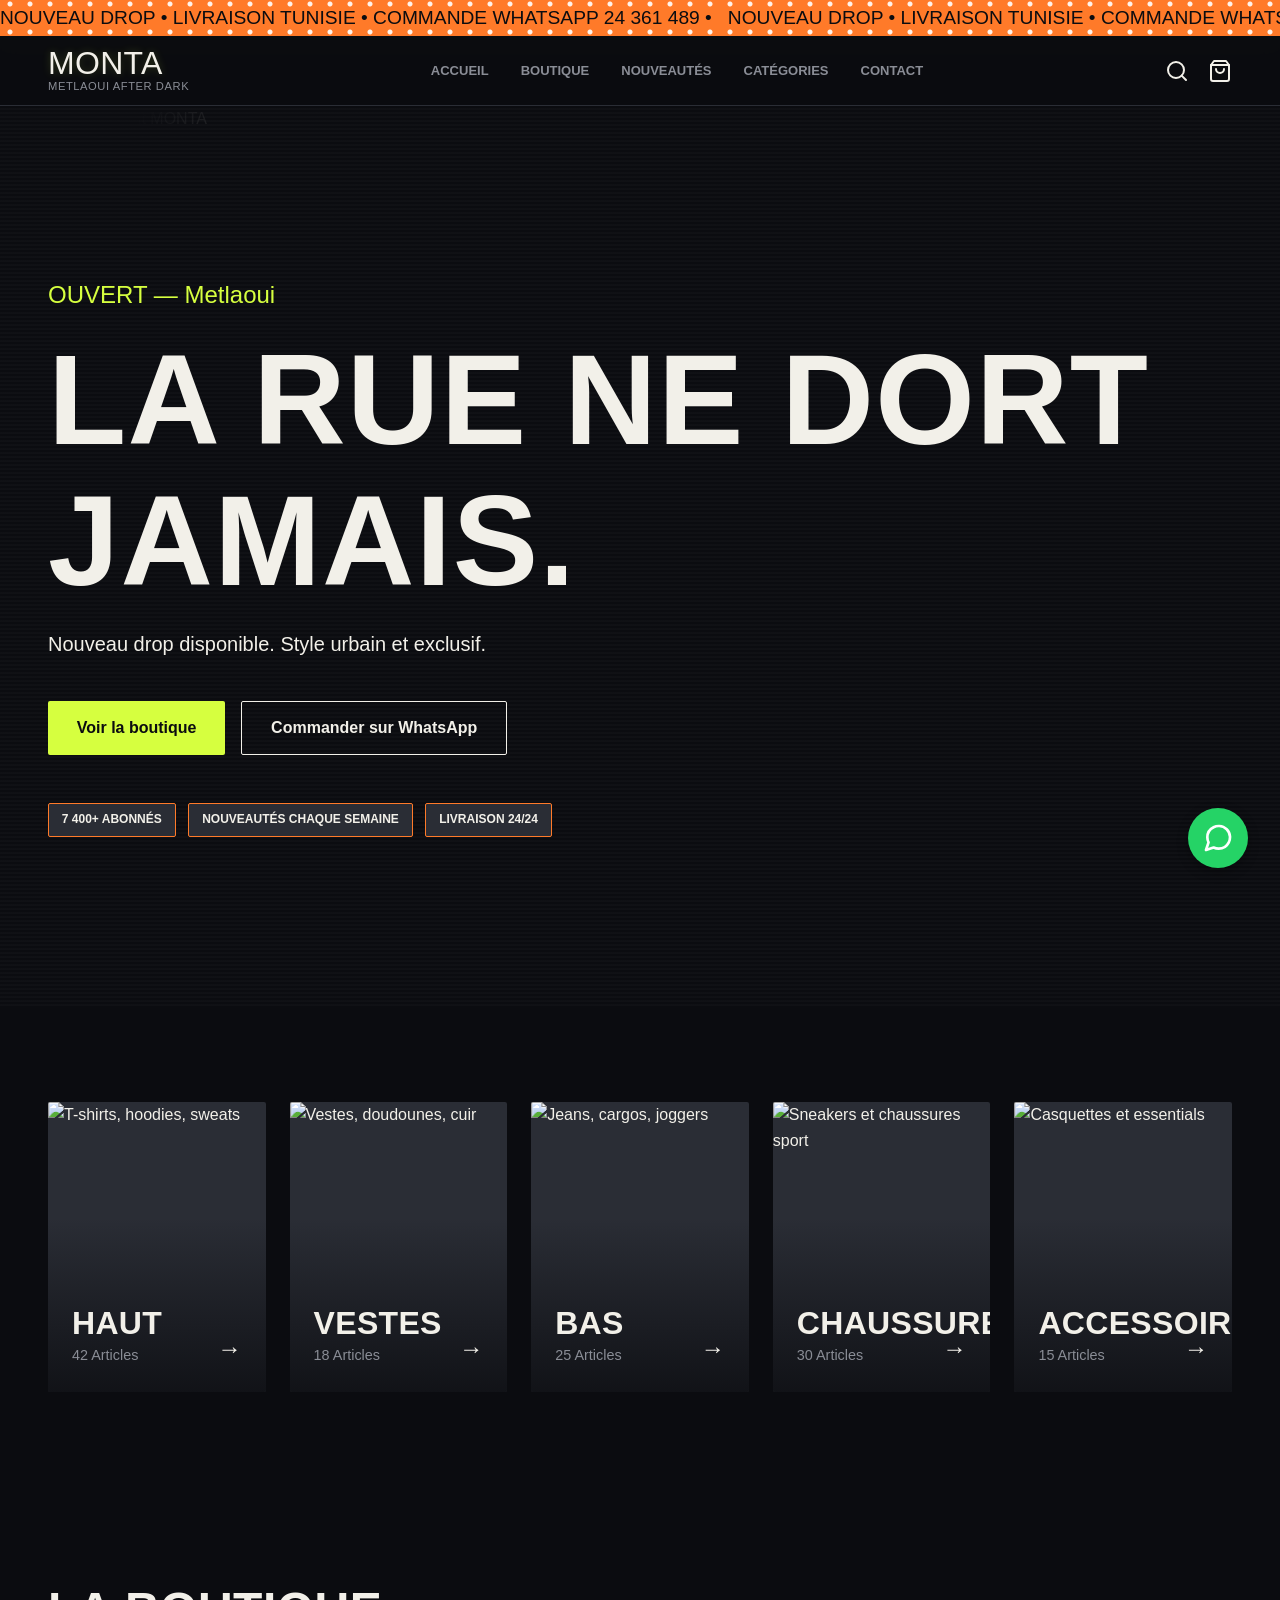
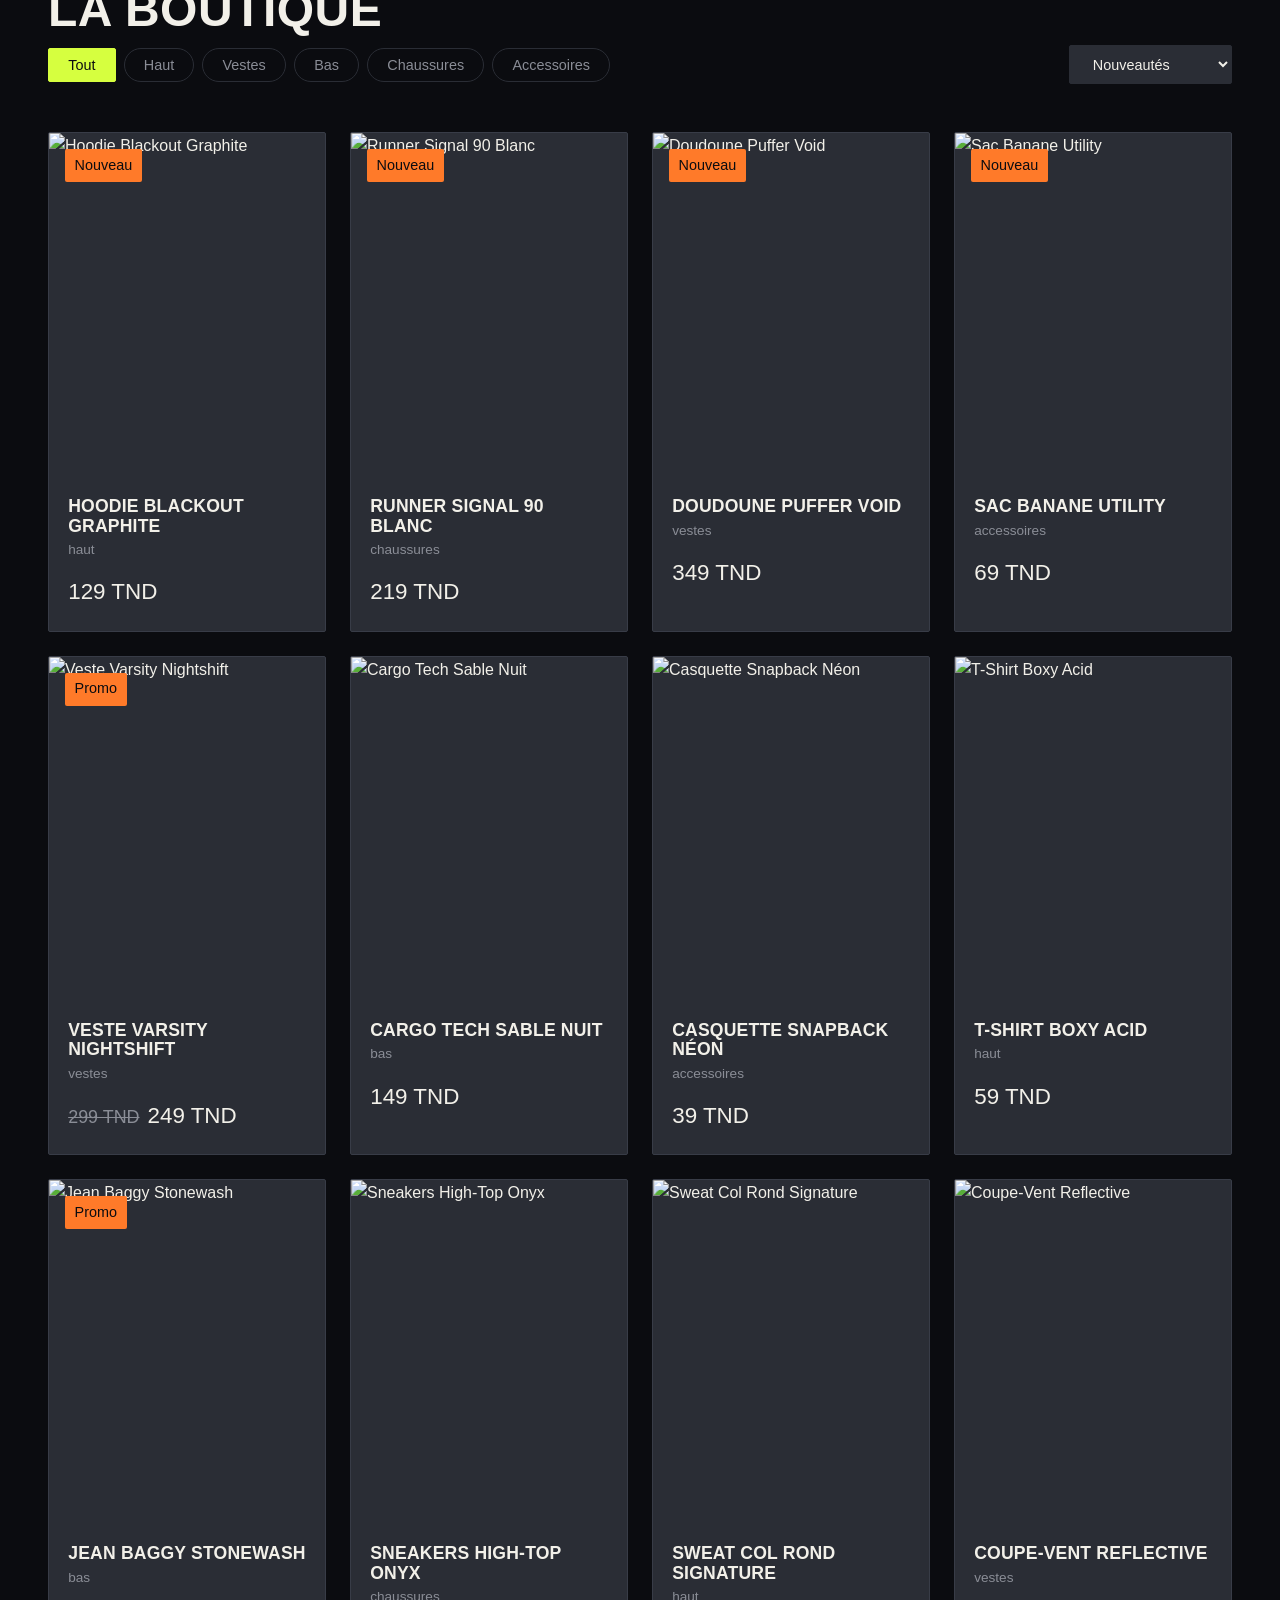
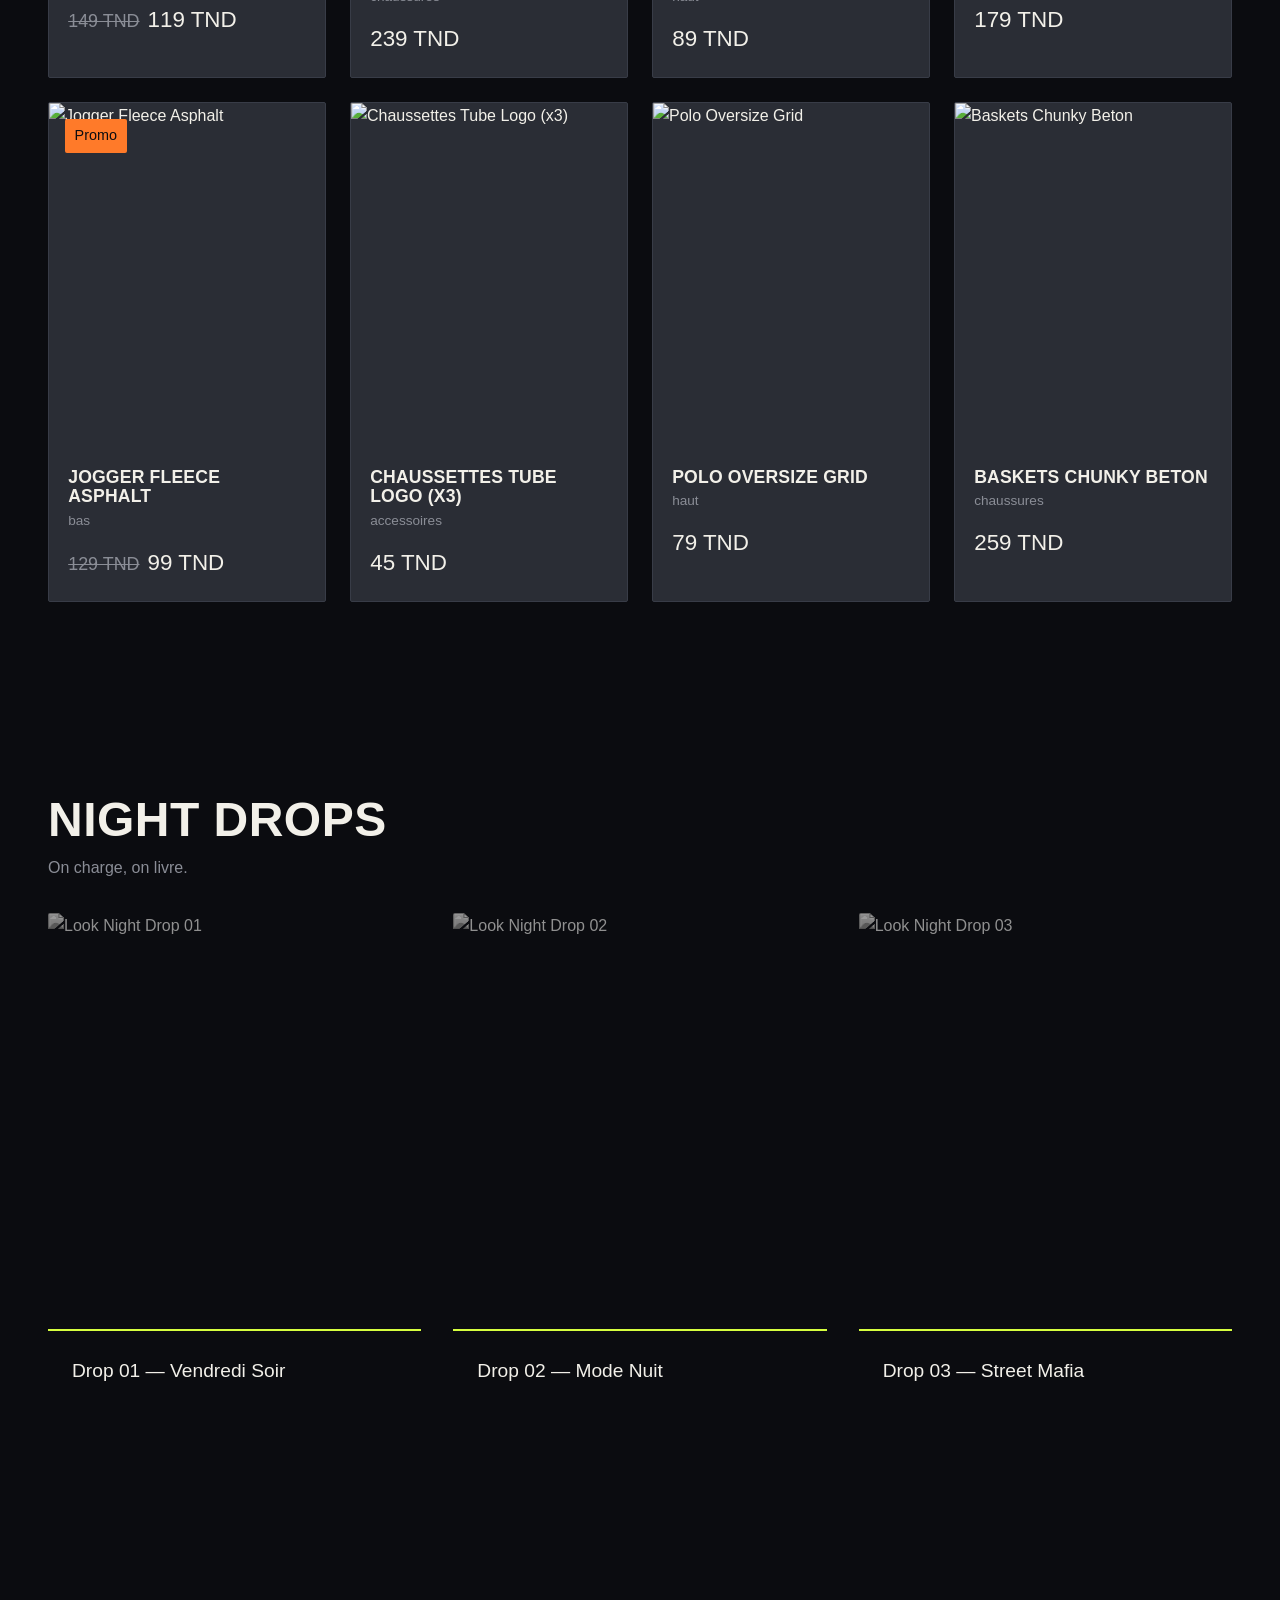
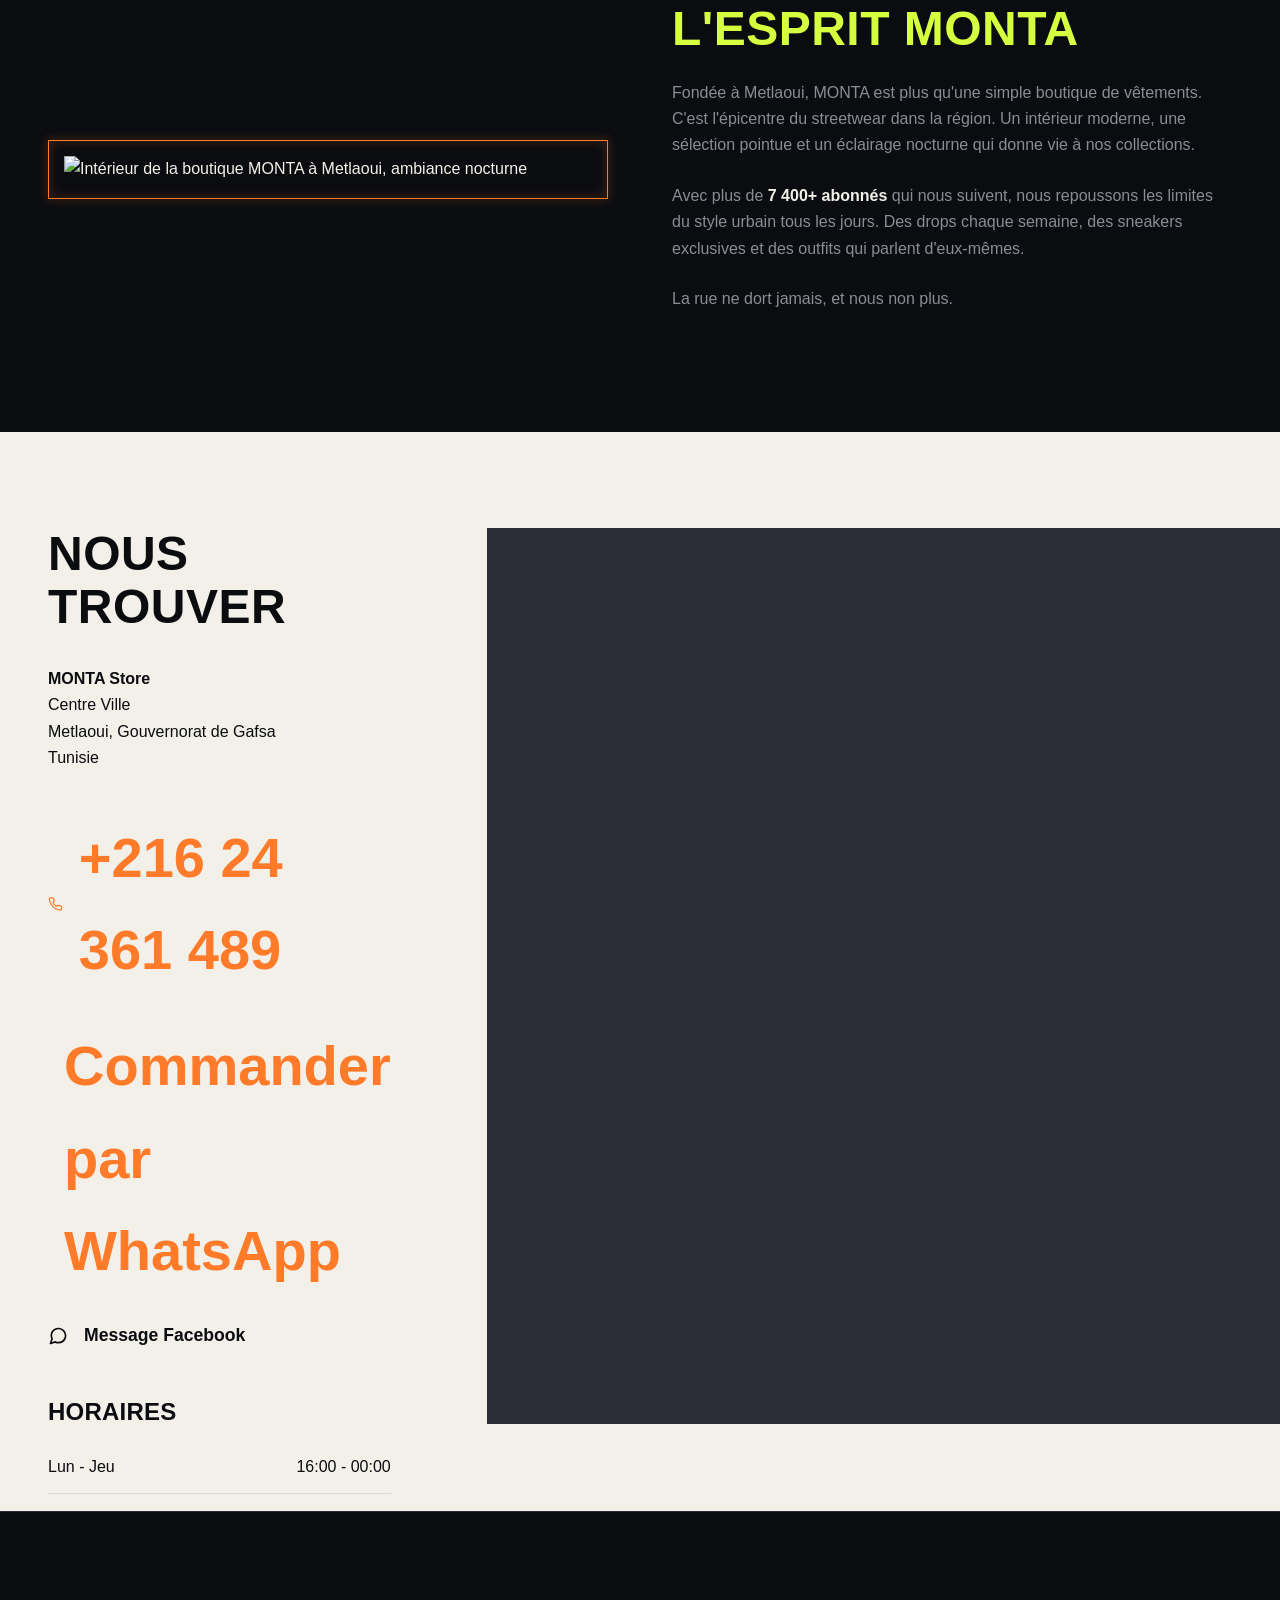
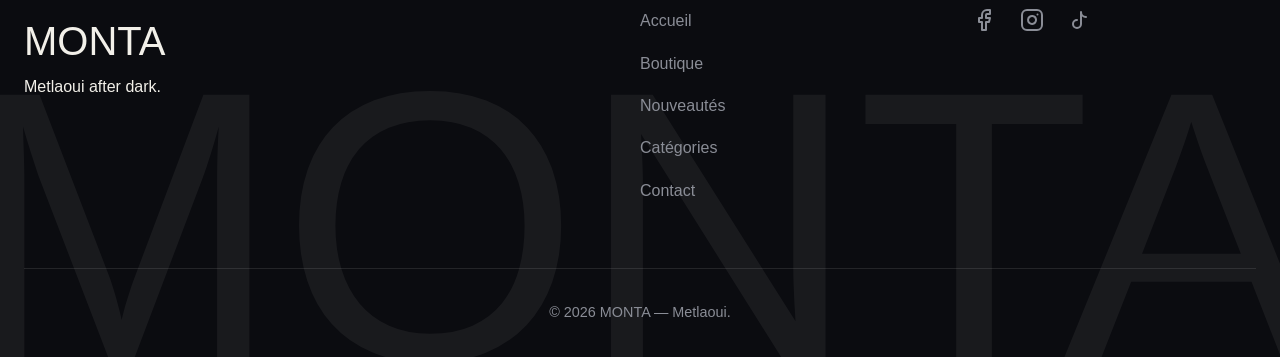
==== commit eb8db5fd: "Version 2 - deploy" ====
--- a/index.html
+++ b/index.html
@@ -1,577 +1,353 @@
 <!DOCTYPE html>
 <html lang="fr" dir="ltr">
 <head>
-  <meta charset="UTF-8">
-  <meta name="viewport" content="width=device-width, initial-scale=1.0">
-  <title>MONTA — Prêt-à-porter Homme | Metlaoui</title>
-  
-  <!-- SEO Meta Tags -->
-  <meta name="description" content="Découvrez MONTA, le temple du streetwear et prêt-à-porter homme à Metlaoui, Tunisie. Collection exclusive de hoodies, vestes, jeans, sneakers et accessoires. Commande directe sur WhatsApp.">
-  <meta name="keywords" content="MONTA, streetwear, prêt-à-porter, mode homme, Metlaoui, Tunisie, Gafsa, vetements homme, sneakers, hoodies, jeans, vestes, boutique vetement">
-  <meta name="author" content="MONTA">
-  <meta name="robots" content="index, follow">
-  
-  <!-- Open Graph / Facebook -->
-  <meta property="og:type" content="website">
-  <meta property="og:url" content="https://www.montastore.tn/">
-  <meta property="og:title" content="MONTA — Prêt-à-porter Homme | Metlaoui">
-  <meta property="og:description" content="Découvrez MONTA, le temple du streetwear et prêt-à-porter homme à Metlaoui, Tunisie. Collection exclusive. Commande directe sur WhatsApp.">
-  <meta property="og:image" content="https://placehold.co/1200x630/111111/ffffff?text=MONTA+METLAOUI">
-  
-  <!-- Twitter -->
-  <meta name="twitter:card" content="summary_large_image">
-  <meta name="twitter:url" content="https://www.montastore.tn/">
-  <meta name="twitter:title" content="MONTA — Prêt-à-porter Homme | Metlaoui">
-  <meta name="twitter:description" content="Découvrez MONTA, le temple du streetwear et prêt-à-porter homme à Metlaoui, Tunisie. Collection exclusive. Commande directe sur WhatsApp.">
-  <meta name="twitter:image" content="https://placehold.co/1200x630/111111/ffffff?text=MONTA+METLAOUI">
-  
-  <!-- Theme Color & Favicon Placeholder -->
-  <meta name="theme-color" content="#000000">
-  <link rel="icon" href="https://placehold.co/32x32/111111/ffffff?text=M" type="image/x-icon">
-  
-  <!-- Google Fonts Preconnect -->
-  <link rel="preconnect" href="https://fonts.googleapis.com">
-  <link rel="preconnect" href="https://fonts.gstatic.com" crossorigin>
-  <link href="https://fonts.googleapis.com/css2?family=Archivo+Black&family=Inter:wght@300;400;500;600;700;800&display=swap" rel="stylesheet">
-  
-  <!-- External Stylesheet -->
-  <link rel="stylesheet" href="style.css">
-  
-  <!-- External Script -->
-  <script src="script.js" defer></script>
-  
-  <!-- JSON-LD Structured Data -->
-  <script type="application/ld+json">
-  {
-    "@context": "https://schema.org",
-    "@type": "ClothingStore",
-    "name": "MONTA",
-    "image": "https://placehold.co/600x600/111111/ffffff?text=MONTA+METLAOUI",
-    "@id": "https://www.montastore.tn/#store",
-    "url": "https://www.montastore.tn/",
-    "telephone": "+21624361489",
-    "priceRange": "TND",
-    "address": {
-      "@type": "PostalAddress",
-      "streetAddress": "Metlaoui",
-      "addressLocality": "Metlaoui",
-      "addressRegion": "Gouvernorat de Gafsa",
-      "addressCountry": "TN"
-    },
-    "geo": {
-      "@type": "GeoCoordinates",
-      "latitude": "34.3333",
-      "longitude": "8.4000"
-    },
-    "openingHoursSpecification": {
-      "@type": "OpeningHoursSpecification",
-      "dayOfWeek": [
-        "Monday",
-        "Tuesday",
-        "Wednesday",
-        "Thursday",
-        "Friday",
-        "Saturday",
-        "Sunday"
-      ],
-      "opens": "09:00",
-      "closes": "21:00"
-    },
-    "sameAs": [
-      "https://www.facebook.com/",
-      "https://www.instagram.com/"
-    ]
-  }
-  </script>
+    <meta charset="UTF-8">
+    <meta name="viewport" content="width=device-width, initial-scale=1.0">
+    <title>MONTA — Streetwear Homme | Metlaoui, Tunisie</title>
+    <meta name="description" content="MONTA est la destination streetwear et prêt-à-porter homme à Metlaoui. Nouveautés chaque semaine, style urbain et livraison sur toute la Tunisie.">
+    
+    <!-- Open Graph Tags -->
+    <meta property="og:title" content="MONTA — Streetwear Homme | Metlaoui, Tunisie">
+    <meta property="og:description" content="MONTA est la destination streetwear et prêt-à-porter homme à Metlaoui. Nouveautés chaque semaine.">
+    <meta property="og:type" content="website">
+    <meta property="og:url" content="https://www.montastore.com.tn">
+    <meta property="og:image" content="https://fakestoreapi.com/img/81fPKd-2AYL._AC_SL1500_.jpg">
+    <meta property="og:locale" content="fr_TN">
+    
+    <meta name="theme-color" content="#111111">
+    
+    <!-- Favicon -->
+    <link rel="icon" href="https://fakestoreapi.com/img/71-3HjGNDUL._AC_SY879._SX._UX._SY._UY_.jpg" type="image/x-icon">
+    
+    <!-- Google Fonts -->
+    <link rel="preconnect" href="https://fonts.googleapis.com">
+    <link rel="preconnect" href="https://fonts.gstatic.com" crossorigin>
+    <link href="https://fonts.googleapis.com/css2?family=Bebas+Neue&family=Manrope:wght@400;500;600;700;800&display=swap" rel="stylesheet">
+    
+    <!-- External CSS & JS -->
+    <link rel="stylesheet" href="style.css">
+    <script src="script.js" defer></script>
+    
+    <!-- Structured Data -->
+    <script type="application/ld+json">
+    {
+      "@context": "https://schema.org",
+      "@type": "ClothingStore",
+      "name": "MONTA",
+      "address": {
+        "@type": "PostalAddress",
+        "streetAddress": "Centre Ville",
+        "addressLocality": "Metlaoui",
+        "addressRegion": "Gouvernorat de Gafsa",
+        "addressCountry": "TN"
+      },
+      "telephone": "+216 24 361 489",
+      "openingHours": "Mo-Su 16:00-00:00",
+      "url": "https://www.montastore.com.tn",
+      "priceRange": "$$"
+    }
+    </script>
 </head>
 <body>
 
-  <!-- 1. Announcement Bar -->
-  <div id="announcement-bar">
-    <p>🚚 Livraison partout en Tunisie — Commandez via WhatsApp 24 361 489</p>
-  </div>
-
-  <!-- 2. Sticky Navbar -->
-  <header id="site-header">
-    <div class="header-container">
-      <a href="#" class="logo" aria-label="MONTA Accueil">
-        <span class="logo-text">MONTA</span>
-        <span class="logo-tagline">Metlaoui · Menswear</span>
-      </a>
-      
-      <nav class="main-nav" aria-label="Navigation principale">
-        <ul class="nav-links">
-          <li><a href="#">Accueil</a></li>
-          <li><a href="#shop">Boutique</a></li>
-          <li><a href="#shop">Nouveautés</a></li>
-          <li><a href="#categories">Catégories</a></li>
-          <li><a href="#contact">Contact</a></li>
-        </ul>
-      </nav>
-      
-      <div class="header-actions">
-        <button id="search-toggle" aria-label="Rechercher" aria-expanded="false">
-          <svg xmlns="http://www.w3.org/2000/svg" width="24" height="24" viewBox="0 0 24 24" fill="none" stroke="currentColor" stroke-width="2" stroke-linecap="round" stroke-linejoin="round" class="feather feather-search"><circle cx="11" cy="11" r="8"></circle><line x1="21" y1="21" x2="16.65" y2="16.65"></line></svg>
-        </button>
-        
-        <button id="cart-toggle" aria-label="Panier" aria-expanded="false">
-          <svg xmlns="http://www.w3.org/2000/svg" width="24" height="24" viewBox="0 0 24 24" fill="none" stroke="currentColor" stroke-width="2" stroke-linecap="round" stroke-linejoin="round" class="feather feather-shopping-bag"><path d="M6 2L3 6v14a2 2 0 0 0 2 2h14a2 2 0 0 0 2-2V6l-3-4z"></path><line x1="3" y1="6" x2="21" y2="6"></line><path d="M16 10a4 4 0 0 1-8 0"></path></svg>
-          <span id="cart-count">0</span>
-        </button>
-        
-        <button id="menu-toggle" aria-label="Menu" aria-expanded="false" aria-controls="mobile-menu">
-          <svg xmlns="http://www.w3.org/2000/svg" width="24" height="24" viewBox="0 0 24 24" fill="none" stroke="currentColor" stroke-width="2" stroke-linecap="round" stroke-linejoin="round" class="menu-open"><line x1="3" y1="12" x2="21" y2="12"></line><line x1="3" y1="6" x2="21" y2="6"></line><line x1="3" y1="18" x2="21" y2="18"></line></svg>
-          <svg xmlns="http://www.w3.org/2000/svg" width="24" height="24" viewBox="0 0 24 24" fill="none" stroke="currentColor" stroke-width="2" stroke-linecap="round" stroke-linejoin="round" class="menu-close"><line x1="18" y1="6" x2="6" y2="18"></line><line x1="6" y1="6" x2="18" y2="18"></line></svg>
-        </button>
-      </div>
+    <!-- Top Marquee -->
+    <div id="ticker-bar">
+        <div class="ticker-track">
+            <span class="ticker-item">NOUVEAU DROP • LIVRAISON TUNISIE • COMMANDE WHATSAPP 24 361 489 • </span>
+            <span class="ticker-item">NOUVEAU DROP • LIVRAISON TUNISIE • COMMANDE WHATSAPP 24 361 489 • </span>
+            <span class="ticker-item">NOUVEAU DROP • LIVRAISON TUNISIE • COMMANDE WHATSAPP 24 361 489 • </span>
+        </div>
     </div>
-    
-    <!-- Mobile Menu -->
-    <div id="mobile-menu" aria-hidden="true">
-      <nav class="mobile-nav" aria-label="Navigation mobile">
-        <ul class="mobile-nav-links">
-          <li><a href="#">Accueil</a></li>
-          <li><a href="#shop">Boutique</a></li>
-          <li><a href="#shop">Nouveautés</a></li>
-          <li><a href="#categories">Catégories</a></li>
-          <li><a href="#contact">Contact</a></li>
-        </ul>
-      </nav>
-    </div>
-  </header>
-
-  <main>
-    <!-- 3. Hero Section -->
-    <section id="hero">
-      <div class="hero-container">
-        <div class="hero-content">
-          <p class="hero-eyebrow">Prêt-à-porter Homme — Metlaoui</p>
-          <h1 class="hero-title">
-            <span class="hero-line">LE STREETWEAR</span>
-            <span class="hero-line">QUI PARLE</span>
-            <span class="hero-line">POUR TOI.</span>
-          </h1>
-          <p class="hero-subtitle">Look premium, énergie urbaine. Les dernières tendances mondiales importées directement chez toi à Metlaoui. Commande rapide via WhatsApp.</p>
-          <div class="hero-ctas">
-            <a href="#shop" class="btn btn-primary">Voir la boutique</a>
-            <a href="https://wa.me/21624361489" class="btn btn-secondary" target="_blank" rel="noopener noreferrer">
-              <svg xmlns="http://www.w3.org/2000/svg" width="20" height="20" viewBox="0 0 24 24" fill="none" stroke="currentColor" stroke-width="2" stroke-linecap="round" stroke-linejoin="round"><path d="M21 11.5a8.38 8.38 0 0 1-.9 3.8 8.5 8.5 0 0 1-7.6 4.7 8.38 8.38 0 0 1-3.8-.9L3 21l1.9-5.7a8.38 8.38 0 0 1-.9-3.8 8.5 8.5 0 0 1 4.7-7.6 8.38 8.38 0 0 1 3.8-.9h.5a8.48 8.48 0 0 1 8 8v.5z"></path></svg>
-              Commander sur WhatsApp
+
+    <!-- Sticky Navbar -->
+    <header id="site-header">
+        <div class="logo-wrapper">
+            <a href="#" class="logo">MONTA</a>
+            <span class="tagline">Metlaoui after dark</span>
+        </div>
+        <nav class="nav-links" aria-label="Navigation principale">
+            <a href="#hero">Accueil</a>
+            <a href="#shop">Boutique</a>
+            <a href="#lookbook">Nouveautés</a>
+            <a href="#categories">Catégories</a>
+            <a href="#contact">Contact</a>
+        </nav>
+        <div class="header-actions">
+            <button id="search-toggle" aria-label="Ouvrir la recherche" aria-expanded="false">
+                <svg width="24" height="24" viewBox="0 0 24 24" fill="none" stroke="currentColor" stroke-width="2" stroke-linecap="round" stroke-linejoin="round"><circle cx="11" cy="11" r="8"></circle><line x1="21" y1="21" x2="16.65" y2="16.65"></line></svg>
+            </button>
+            <button id="cart-toggle" aria-label="Ouvrir le panier" aria-expanded="false" aria-controls="cart-drawer">
+                <svg width="24" height="24" viewBox="0 0 24 24" fill="none" stroke="currentColor" stroke-width="2" stroke-linecap="round" stroke-linejoin="round"><path d="M6 2L3 6v14a2 2 0 0 0 2 2h14a2 2 0 0 0 2-2V6l-3-4z"></path><line x1="3" y1="6" x2="21" y2="6"></line><path d="M16 10a4 4 0 0 1-8 0"></path></svg>
+                <span id="cart-count" class="badge">0</span>
+            </button>
+            <button id="menu-toggle" class="mobile-only" aria-label="Ouvrir le menu mobile" aria-expanded="false" aria-controls="mobile-nav">
+                <svg width="24" height="24" viewBox="0 0 24 24" fill="none" stroke="currentColor" stroke-width="2" stroke-linecap="round" stroke-linejoin="round"><line x1="3" y1="12" x2="21" y2="12"></line><line x1="3" y1="6" x2="21" y2="6"></line><line x1="3" y1="18" x2="21" y2="18"></line></svg>
+            </button>
+        </div>
+    </header>
+
+    <main>
+        <!-- Hero Section -->
+        <section id="hero">
+            <div class="hero-media">
+                <img src="https://fakestoreapi.com/img/71li-ujtlUL._AC_UX679_.jpg" alt="Streetwear de nuit MONTA">
+                <div class="hero-scanline"></div>
+            </div>
+            <div class="hero-content">
+                <span class="neon-sign eyebrow">OUVERT — Metlaoui</span>
+                <h1>
+                    <span class="hero-line">LA RUE NE DORT</span>
+                    <span class="hero-line">JAMAIS.</span>
+                </h1>
+                <p class="hero-subline">Nouveau drop disponible. Style urbain et exclusif.</p>
+                <div class="hero-ctas">
+                    <a href="#shop" class="btn btn-primary">Voir la boutique</a>
+                    <a href="https://wa.me/21624361489" class="btn btn-secondary" target="_blank" rel="noopener noreferrer">Commander sur WhatsApp</a>
+                </div>
+                <div class="hero-drops">
+                    <span class="stat-chip">7 400+ abonnés</span>
+                    <span class="stat-chip">Nouveautés chaque semaine</span>
+                    <span class="stat-chip">Livraison 24/24</span>
+                </div>
+            </div>
+        </section>
+
+        <!-- Categories Section -->
+        <section id="categories">
+            <h2 class="sr-only">Catégories</h2>
+            <div class="category-grid">
+                <a href="#shop" class="category-card" data-category="haut">
+                    <img src="https://fakestoreapi.com/img/71YXzeOuslL._AC_UY879_.jpg" alt="T-shirts, hoodies, sweats" loading="lazy">
+                    <div class="cat-content">
+                        <h3>Haut</h3>
+                        <p class="cat-count">42 Articles</p>
+                        <span class="cat-arrow" aria-hidden="true">→</span>
+                    </div>
+                </a>
+                <a href="#shop" class="category-card" data-category="vestes">
+                    <img src="https://cdn.dummyjson.com/product-images/mens-shirts/blue-&-black-check-shirt/1.webp" alt="Vestes, doudounes, cuir" loading="lazy">
+                    <div class="cat-content">
+                        <h3>Vestes</h3>
+                        <p class="cat-count">18 Articles</p>
+                        <span class="cat-arrow" aria-hidden="true">→</span>
+                    </div>
+                </a>
+                <a href="#shop" class="category-card" data-category="bas">
+                    <img src="https://cdn.dummyjson.com/product-images/mens-shirts/gigabyte-aorus-men-tshirt/1.webp" alt="Jeans, cargos, joggers" loading="lazy">
+                    <div class="cat-content">
+                        <h3>Bas</h3>
+                        <p class="cat-count">25 Articles</p>
+                        <span class="cat-arrow" aria-hidden="true">→</span>
+                    </div>
+                </a>
+                <a href="#shop" class="category-card" data-category="chaussures">
+                    <img src="https://cdn.dummyjson.com/product-images/mens-shirts/man-plaid-shirt/1.webp" alt="Sneakers et chaussures sport" loading="lazy">
+                    <div class="cat-content">
+                        <h3>Chaussures</h3>
+                        <p class="cat-count">30 Articles</p>
+                        <span class="cat-arrow" aria-hidden="true">→</span>
+                    </div>
+                </a>
+                <a href="#shop" class="category-card" data-category="accessoires">
+                    <img src="https://cdn.dummyjson.com/product-images/mens-shirts/man-short-sleeve-shirt/1.webp" alt="Casquettes et essentials" loading="lazy">
+                    <div class="cat-content">
+                        <h3>Accessoires</h3>
+                        <p class="cat-count">15 Articles</p>
+                        <span class="cat-arrow" aria-hidden="true">→</span>
+                    </div>
+                </a>
+            </div>
+        </section>
+
+        <!-- Shop Grid Section -->
+        <section id="shop">
+            <div class="shop-header">
+                <h2>La Boutique</h2>
+                <div class="shop-controls">
+                    <div id="filter-bar" role="group" aria-label="Filtrer les produits">
+                        <button class="filter-btn active" aria-pressed="true" data-filter="all">Tout</button>
+                        <button class="filter-btn" aria-pressed="false" data-filter="haut">Haut</button>
+                        <button class="filter-btn" aria-pressed="false" data-filter="vestes">Vestes</button>
+                        <button class="filter-btn" aria-pressed="false" data-filter="bas">Bas</button>
+                        <button class="filter-btn" aria-pressed="false" data-filter="chaussures">Chaussures</button>
+                        <button class="filter-btn" aria-pressed="false" data-filter="accessoires">Accessoires</button>
+                    </div>
+                    <div class="sort-wrapper">
+                        <label for="sort-select" class="sr-only">Trier par</label>
+                        <select id="sort-select">
+                            <option value="newest">Nouveautés</option>
+                            <option value="price-asc">Prix croissant</option>
+                            <option value="price-desc">Prix décroissant</option>
+                        </select>
+                    </div>
+                </div>
+            </div>
+            
+            <div id="product-grid" class="product-grid">
+                <!-- Product card template (rendered by script.js):
+                <article class="product-card" data-category="haut" data-price="89">
+                  <div class="product-media"><img src="https://cdn.dummyjson.com/product-images/mens-shirts/men-check-shirt/1.webp" alt="Hoodie Blackout" loading="lazy"><span class="badge">Nouveau</span>
+                    <button class="quick-add" data-id="1" aria-label="Ajouter au panier">+ Panier</button></div>
+                  <div class="product-info">
+                    <h3 class="product-name">Hoodie Blackout</h3>
+                    <p class="product-cat">Haut</p>
+                    <p class="product-price">89 TND</p>
+                  </div>
+                </article> -->
+            </div>
+        </section>
+
+        <!-- Lookbook Section -->
+        <section id="lookbook">
+            <div class="section-title">
+                <h2>Night Drops</h2>
+                <p>On charge, on livre.</p>
+            </div>
+            <div class="look-strip">
+                <figure class="look-card">
+                    <img src="https://cdn.dummyjson.com/product-images/mens-shoes/nike-air-jordan-1-red-and-black/1.webp" alt="Look Night Drop 01" loading="lazy">
+                    <figcaption>Drop 01 — Vendredi Soir</figcaption>
+                </figure>
+                <figure class="look-card">
+                    <img src="https://cdn.dummyjson.com/product-images/mens-shoes/nike-baseball-cleats/1.webp" alt="Look Night Drop 02" loading="lazy">
+                    <figcaption>Drop 02 — Mode Nuit</figcaption>
+                </figure>
+                <figure class="look-card">
+                    <img src="https://cdn.dummyjson.com/product-images/mens-shoes/puma-future-rider-trainers/1.webp" alt="Look Night Drop 03" loading="lazy">
+                    <figcaption>Drop 03 — Street Mafia</figcaption>
+                </figure>
+            </div>
+        </section>
+
+        <!-- About Section -->
+        <section id="about">
+            <div class="about-grid">
+                <div class="about-image">
+                    <img src="https://cdn.dummyjson.com/product-images/mens-shoes/sports-sneakers-off-white-&-red/1.webp" alt="Intérieur de la boutique MONTA à Metlaoui, ambiance nocturne" loading="lazy">
+                </div>
+                <div class="about-text">
+                    <h2>L'Esprit MONTA</h2>
+                    <p>Fondée à Metlaoui, MONTA est plus qu'une simple boutique de vêtements. C'est l'épicentre du streetwear dans la région. Un intérieur moderne, une sélection pointue et un éclairage nocturne qui donne vie à nos collections.</p>
+                    <p>Avec plus de <strong>7 400+ abonnés</strong> qui nous suivent, nous repoussons les limites du style urbain tous les jours. Des drops chaque semaine, des sneakers exclusives et des outfits qui parlent d'eux-mêmes.</p>
+                    <p>La rue ne dort jamais, et nous non plus.</p>
+                </div>
+            </div>
+        </section>
+
+        <!-- Contact Section -->
+        <section id="contact">
+            <div class="contact-grid">
+                <div class="contact-details">
+                    <h2>Nous Trouver</h2>
+                    <address>
+                        <p><strong>MONTA Store</strong></p>
+                        <p>Centre Ville<br>Metlaoui, Gouvernorat de Gafsa<br>Tunisie</p>
+                    </address>
+                    
+                    <div class="contact-links">
+                        <a href="tel:+21624361489" class="contact-link" aria-label="Appeler le magasin">
+                            <svg width="20" height="20" viewBox="0 0 24 24" fill="none" stroke="currentColor" stroke-width="2" stroke-linecap="round" stroke-linejoin="round"><path d="M22 16.92v3a2 2 0 0 1-2.18 2 19.79 19.79 0 0 1-8.63-3.07 19.5 19.5 0 0 1-6-6 19.79 19.79 0 0 1-3.07-8.67A2 2 0 0 1 4.11 2h3a2 2 0 0 1 2 1.72 12.84 12.84 0 0 0 .7 2.81 2 2 0 0 1-.45 2.11L8.09 9.91a16 16 0 0 0 6 6l1.27-1.27a2 2 0 0 1 2.11-.45 12.84 12.84 0 0 0 2.81.7A2 2 0 0 1 22 16.92z"></path></svg>
+                            +216 24 361 489
+                        </a>
+                        <a href="https://wa.me/21624361489" class="contact-link" target="_blank" rel="noopener noreferrer">
+                            <svg width="20" height="20" viewBox="0 0 24 24" fill="none" stroke="currentColor" stroke-width="2" stroke-linecap="round" stroke-linejoin="round"><path d="M21 11.5a8.38 8.38 0 0 1-.9 3.8 8.5 8.5 0 0 1-7.6 4.7 8.38 8.38 0 0 1-3.8-.9L3 21l1.9-5.7a8.38 8.38 0 0 1-.9-3.8 8.5 8.5 0 0 1 4.7-7.6 8.38 8.38 0 0 1 3.8-.9h.5a8.48 8.48 0 0 1 8 8v.5z"></path></svg>
+                            Commander par WhatsApp
+                        </a>
+                        <a href="https://m.me/montastore" class="contact-link" target="_blank" rel="noopener noreferrer">
+                            <svg width="20" height="20" viewBox="0 0 24 24" fill="none" stroke="currentColor" stroke-width="2" stroke-linecap="round" stroke-linejoin="round"><path d="M21.1 11.5a8.38 8.38 0 0 1-.9 3.8 8.5 8.5 0 0 1-7.6 4.7 8.38 8.38 0 0 1-3.8-.9L3 21l1.9-5.7a8.38 8.38 0 0 1-.9-3.8 8.5 8.5 0 0 1 4.7-7.6 8.38 8.38 0 0 1 3.8-.9h.5a8.48 8.48 0 0 1 8 8v.5z"></path></svg>
+                            Message Facebook
+                        </a>
+                    </div>
+
+                    <div class="opening-hours">
+                        <h3>Horaires</h3>
+                        <table>
+                            <tbody>
+                                <tr><td>Lun - Jeu</td><td>16:00 - 00:00</td></tr>
+                                <tr class="highlight"><td>Vendredi</td><td>16:00 - 02:00 (Night Drops)</td></tr>
+                                <tr class="highlight"><td>Samedi</td><td>16:00 - 02:00</td></tr>
+                                <tr><td>Dimanche</td><td>16:00 - 00:00</td></tr>
+                            </tbody>
+                        </table>
+                    </div>
+                </div>
+                <div class="contact-map">
+                    <iframe 
+                        src="https://www.google.com/maps/embed?pb=!1m18!1m12!1m3!1d13146.912642533036!2d8.391219615283437!3d34.33615174092659!2m3!1f0!2f0!3f0!3m2!1i1024!2i768!4f13.1!3m3!1m2!1s0x12f8f7c1328eb9f3%3A0x6b10faafef38ff40!2sMetlaoui!5e0!3m2!1sfr!2stn!4v1700000000000!5m2!1sfr!2stn" 
+                        width="100%" 
+                        height="450" 
+                        style="border:0;" 
+                        allowfullscreen="" 
+                        loading="lazy" 
+                        referrerpolicy="no-referrer-when-downgrade"
+                        title="Carte de Metlaoui">
+                    </iframe>
+                </div>
+            </div>
+        </section>
+    </main>
+
+    <!-- Footer -->
+    <footer id="site-footer">
+        <div class="footer-grid">
+            <div class="footer-brand">
+                <a href="#" class="footer-logo">MONTA</a>
+                <p>Metlaoui after dark.</p>
+            </div>
+            <nav class="footer-nav" aria-label="Liens rapides footer">
+                <a href="#hero">Accueil</a>
+                <a href="#shop">Boutique</a>
+                <a href="#lookbook">Nouveautés</a>
+                <a href="#categories">Catégories</a>
+                <a href="#contact">Contact</a>
+            </nav>
+            <div class="footer-social">
+                <a href="#" aria-label="Facebook MONTA" target="_blank" rel="noopener noreferrer">
+                    <svg width="24" height="24" viewBox="0 0 24 24" fill="none" stroke="currentColor" stroke-width="2" stroke-linecap="round" stroke-linejoin="round"><path d="M18 2h-3a5 5 0 0 0-5 5v3H7v4h3v8h4v-8h3l1-4h-4V7a1 1 0 0 1 1-1h3z"></path></svg>
+                </a>
+                <a href="#" aria-label="Instagram MONTA" target="_blank" rel="noopener noreferrer">
+                    <svg width="24" height="24" viewBox="0 0 24 24" fill="none" stroke="currentColor" stroke-width="2" stroke-linecap="round" stroke-linejoin="round"><rect x="2" y="2" width="20" height="20" rx="5" ry="5"></rect><path d="M16 11.37A4 4 0 1 1 12.63 8 4 4 0 0 1 16 11.37z"></path><line x1="17.5" y1="6.5" x2="17.51" y2="6.5"></line></svg>
+                </a>
+                <a href="#" aria-label="TikTok MONTA" target="_blank" rel="noopener noreferrer">
+                    <svg width="24" height="24" viewBox="0 0 24 24" fill="none" stroke="currentColor" stroke-width="2" stroke-linecap="round" stroke-linejoin="round"><path d="M9 12a4 4 0 1 0 4 4V4a5 5 0 0 0 5 5"></path></svg>
+                </a>
+            </div>
+        </div>
+        <div class="footer-copyright">
+            <p>&copy; 2026 MONTA — Metlaoui.</p>
+        </div>
+    </footer>
+
+    <!-- Floating UI -->
+    <a href="https://wa.me/21624361489?text=Salut%20MONTA!%20Je%20veux%20commander%20:" id="whatsapp-fab" aria-label="Discuter sur WhatsApp" target="_blank" rel="noopener noreferrer">
+        <svg width="32" height="32" viewBox="0 0 24 24" fill="none" stroke="currentColor" stroke-width="2" stroke-linecap="round" stroke-linejoin="round"><path d="M21 11.5a8.38 8.38 0 0 1-.9 3.8 8.5 8.5 0 0 1-7.6 4.7 8.38 8.38 0 0 1-3.8-.9L3 21l1.9-5.7a8.38 8.38 0 0 1-.9-3.8 8.5 8.5 0 0 1 4.7-7.6 8.38 8.38 0 0 1 3.8-.9h.5a8.48 8.48 0 0 1 8 8v.5z"></path></svg>
+    </a>
+
+    <div id="cart-overlay" aria-hidden="true"></div>
+    <aside id="cart-drawer" aria-hidden="true" aria-labelledby="cart-title">
+        <div class="cart-header">
+            <h2 id="cart-title">Mon Panier</h2>
+            <button id="close-cart" aria-label="Fermer le panier">
+                <svg width="24" height="24" viewBox="0 0 24 24" fill="none" stroke="currentColor" stroke-width="2" stroke-linecap="round" stroke-linejoin="round"><line x1="18" y1="6" x2="6" y2="18"></line><line x1="6" y1="6" x2="18" y2="18"></line></svg>
+            </button>
+        </div>
+        <div id="cart-items">
+            <!-- Items injected via JS -->
+        </div>
+        <div class="cart-footer">
+            <div class="cart-summary">
+                <span>Total</span>
+                <span id="cart-total">0 TND</span>
+            </div>
+            <a href="https://wa.me/21624361489?text=Salut%20MONTA!%20Je%20veux%20commander%20:" id="checkout-whatsapp" class="btn btn-primary btn-block" target="_blank" rel="noopener noreferrer">
+                Commander via WhatsApp
             </a>
-          </div>
-        </div>
-        
-        <div class="hero-media">
-          <img src="https://images.unsplash.com/photo-1488161628813-04466f872be2?auto=format&fit=crop&w=1600&h=900&q=80" alt="MONTA Streetwear Nouvelle Collection" fetchpriority="high">
-        </div>
-      </div>
-      
-      <div class="hero-marquee" aria-hidden="true">
-        <div class="marquee-content">
-          <span>NOUVEAUTÉS — SNEAKERS — HOODIES — VESTES — JEANS — </span>
-          <span>NOUVEAUTÉS — SNEAKERS — HOODIES — VESTES — JEANS — </span>
-          <span>NOUVEAUTÉS — SNEAKERS — HOODIES — VESTES — JEANS — </span>
-          <span>NOUVEAUTÉS — SNEAKERS — HOODIES — VESTES — JEANS — </span>
-        </div>
-      </div>
-    </section>
-
-    <!-- 4. Categories Section -->
-    <section id="categories">
-      <div class="section-container">
-        <h2 class="section-title">Parcourir par Catégorie</h2>
-        <div class="categories-grid">
-          
-          <!-- Category Card 1 -->
-          <div class="category-card" data-category="haut">
-            <div class="category-image">
-              <img src="https://images.unsplash.com/photo-1556821840-3a63f95609a7?auto=format&fit=crop&w=600&h=750&q=80" alt="Catégorie Hauts — T-shirts, hoodies, sweats, polos" loading="lazy">
-            </div>
-            <div class="category-info">
-              <div class="category-text">
-                <h3 class="category-name">Hauts</h3>
-                <p class="category-count">T-shirts, hoodies, sweats, polos</p>
-              </div>
-              <span class="category-arrow" aria-hidden="true">
-                <svg xmlns="http://www.w3.org/2000/svg" width="20" height="20" viewBox="0 0 24 24" fill="none" stroke="currentColor" stroke-width="2" stroke-linecap="round" stroke-linejoin="round"><line x1="5" y1="12" x2="19" y2="12"></line><polyline points="12 5 19 12 12 19"></polyline></svg>
-              </span>
-            </div>
-          </div>
-          
-          <!-- Category Card 2 -->
-          <div class="category-card" data-category="vestes">
-            <div class="category-image">
-              <img src="https://images.unsplash.com/photo-1551028719-00167b16eac5?auto=format&fit=crop&w=600&h=750&q=80" alt="Catégorie Vestes — Varsity, doudounes, cuir, coupe-vent" loading="lazy">
-            </div>
-            <div class="category-info">
-              <div class="category-text">
-                <h3 class="category-name">Vestes</h3>
-                <p class="category-count">Varsity, doudounes, cuir, coupe-vent</p>
-              </div>
-              <span class="category-arrow" aria-hidden="true">
-                <svg xmlns="http://www.w3.org/2000/svg" width="20" height="20" viewBox="0 0 24 24" fill="none" stroke="currentColor" stroke-width="2" stroke-linecap="round" stroke-linejoin="round"><line x1="5" y1="12" x2="19" y2="12"></line><polyline points="12 5 19 12 12 19"></polyline></svg>
-              </span>
-            </div>
-          </div>
-          
-          <!-- Category Card 3 -->
-          <div class="category-card" data-category="bas">
-            <div class="category-image">
-              <img src="https://images.unsplash.com/photo-1542272604-787c3835535d?auto=format&fit=crop&w=600&h=750&q=80" alt="Catégorie Bas — Jeans, cargos, joggers" loading="lazy">
-            </div>
-            <div class="category-info">
-              <div class="category-text">
-                <h3 class="category-name">Bas</h3>
-                <p class="category-count">Jeans, cargos, joggers</p>
-              </div>
-              <span class="category-arrow" aria-hidden="true">
-                <svg xmlns="http://www.w3.org/2000/svg" width="20" height="20" viewBox="0 0 24 24" fill="none" stroke="currentColor" stroke-width="2" stroke-linecap="round" stroke-linejoin="round"><line x1="5" y1="12" x2="19" y2="12"></line><polyline points="12 5 19 12 12 19"></polyline></svg>
-              </span>
-            </div>
-          </div>
-          
-          <!-- Category Card 4 -->
-          <div class="category-card" data-category="chaussures">
-            <div class="category-image">
-              <img src="https://images.unsplash.com/photo-1542291026-7eec264c27ff?auto=format&fit=crop&w=600&h=750&q=80" alt="Catégorie Chaussures — Sneakers, chaussures sport" loading="lazy">
-            </div>
-            <div class="category-info">
-              <div class="category-text">
-                <h3 class="category-name">Chaussures</h3>
-                <p class="category-count">Sneakers, chaussures sport</p>
-              </div>
-              <span class="category-arrow" aria-hidden="true">
-                <svg xmlns="http://www.w3.org/2000/svg" width="20" height="20" viewBox="0 0 24 24" fill="none" stroke="currentColor" stroke-width="2" stroke-linecap="round" stroke-linejoin="round"><line x1="5" y1="12" x2="19" y2="12"></line><polyline points="12 5 19 12 12 19"></polyline></svg>
-              </span>
-            </div>
-          </div>
-          
-          <!-- Category Card 5 -->
-          <div class="category-card" data-category="accessoires">
-            <div class="category-image">
-              <img src="https://images.unsplash.com/photo-1576871337622-98d48d4aa53e?auto=format&fit=crop&w=600&h=750&q=80" alt="Catégorie Accessoires — Casquettes, essentials" loading="lazy">
-            </div>
-            <div class="category-info">
-              <div class="category-text">
-                <h3 class="category-name">Accessoires</h3>
-                <p class="category-count">Casquettes, essentials</p>
-              </div>
-              <span class="category-arrow" aria-hidden="true">
-                <svg xmlns="http://www.w3.org/2000/svg" width="20" height="20" viewBox="0 0 24 24" fill="none" stroke="currentColor" stroke-width="2" stroke-linecap="round" stroke-linejoin="round"><line x1="5" y1="12" x2="19" y2="12"></line><polyline points="12 5 19 12 12 19"></polyline></svg>
-              </span>
-            </div>
-          </div>
-          
-        </div>
-      </div>
-    </section>
-
-    <!-- 5. Shop Section -->
-    <section id="shop">
-      <div class="section-container">
-        <div class="shop-header">
-          <h2 class="section-title">La Boutique</h2>
-          
-          <div class="shop-controls">
-            <!-- Filter Bar -->
-            <div id="filter-bar">
-              <button class="filter-btn active" data-filter="all">Tout</button>
-              <button class="filter-btn" data-filter="haut">Haut</button>
-              <button class="filter-btn" data-filter="vestes">Vestes</button>
-              <button class="filter-btn" data-filter="bas">Bas</button>
-              <button class="filter-btn" data-filter="chaussures">Chaussures</button>
-              <button class="filter-btn" data-filter="accessoires">Accessoires</button>
-            </div>
-            
-            <!-- Sort Selector -->
-            <div class="sort-wrapper">
-              <label for="sort-select" class="sr-only">Trier par</label>
-              <select id="sort-select">
-                <option value="latest">Nouveautés</option>
-                <option value="price-asc">Prix croissant</option>
-                <option value="price-desc">Prix décroissant</option>
-              </select>
-            </div>
-          </div>
-        </div>
-
-        <!-- Empty Grid Container -->
-        <div id="product-grid" class="product-grid"></div>
-        
-        <!-- Product card template (rendered by script.js):
-        <article class="product-card" data-category="haut" data-price="89">
-          <div class="product-media">
-            <img src="..." alt="..." loading="lazy">
-            <span class="badge">Nouveau</span>
-            <button class="quick-add" data-id="1">+ Panier</button>
-          </div>
-          <div class="product-info">
-            <h3 class="product-name">Hoodie Oversize Noir</h3>
-            <p class="product-cat">Haut</p>
-            <p class="product-price">89 TND</p>
-          </div>
-        </article> -->
-      </div>
-    </section>
-
-    <!-- 6. Lookbook Section -->
-    <section id="lookbook">
-      <div class="section-container">
-        <h2 class="section-title text-center">Outfit of the Day</h2>
-        <p class="section-subtitle">Inspirez-vous de notre sélection quotidienne. Rejoignez notre communauté streetwear.</p>
-        
-        <div class="lookbook-grid">
-          <!-- Look Card 1 -->
-          <div class="look-card">
-            <div class="look-image">
-              <img src="https://images.unsplash.com/photo-1617137968427-85924c800a22?auto=format&fit=crop&w=600&h=800&q=80" alt="Look 01 — Style Urbain" loading="lazy">
-            </div>
-            <div class="look-caption">
-              <h3>Look 01 — Style Urbain</h3>
-            </div>
-          </div>
-          
-          <!-- Look Card 2 -->
-          <div class="look-card">
-            <div class="look-image">
-              <img src="https://images.unsplash.com/photo-1503341504253-dff4815485f1?auto=format&fit=crop&w=600&h=800&q=80" alt="Look 02 — Street Culture" loading="lazy">
-            </div>
-            <div class="look-caption">
-              <h3>Look 02 — Street Culture</h3>
-            </div>
-          </div>
-          
-          <!-- Look Card 3 -->
-          <div class="look-card">
-            <div class="look-image">
-              <img src="https://images.unsplash.com/photo-1505022610485-0249ba5b3675?auto=format&fit=crop&w=600&h=800&q=80" alt="Look 03 — Urban Night" loading="lazy">
-            </div>
-            <div class="look-caption">
-              <h3>Look 03 — Urban Night</h3>
-            </div>
-          </div>
-        </div>
-      </div>
-    </section>
-
-    <!-- 7. About Section -->
-    <section id="about">
-      <div class="about-container">
-        <div class="about-image">
-          <img src="https://images.unsplash.com/photo-1441986300917-64674bd600d8?auto=format&fit=crop&w=800&h=600&q=80" alt="Intérieur de la boutique MONTA à Metlaoui" loading="lazy">
-        </div>
-        <div class="about-content">
-          <span class="about-eyebrow">Notre Histoire</span>
-          <h2 class="about-title">LA DESTINATION URBAN WEAR À METLAOUI</h2>
-          <p>Fondée pour répondre à la passion de la culture street, <strong>MONTA</strong> est devenue la référence incontournable de la mode urbaine pour les jeunes Tunisiens.</p>
-          <p>Dans notre shop moderne situé au cœur de Metlaoui, nous proposons une sélection pointue et renouvelée chaque semaine : des coupes oversize, des bas techniques, et les modèles de sneakers les plus convoités du moment.</p>
-          <p>Rejoignez plus de <strong>7 400 passionnés</strong> qui nous suivent quotidiennement sur nos réseaux sociaux et profitez d'un service de livraison express sur toute la Tunisie.</p>
-          <div class="about-stats">
-            <div class="stat-item">
-              <span class="stat-number">7.4K+</span>
-              <span class="stat-label">Abonnés</span>
-            </div>
-            <div class="stat-item">
-              <span class="stat-number">100%</span>
-              <span class="stat-label">Streetwear</span>
-            </div>
-            <div class="stat-item">
-              <span class="stat-number">24H</span>
-              <span class="stat-label">Service</span>
-            </div>
-          </div>
-        </div>
-      </div>
-    </section>
-
-    <!-- 8. Contact Section -->
-    <section id="contact">
-      <div class="section-container contact-wrapper">
-        <div class="contact-info">
-          <h2 class="section-title">Rejoignez le Shop</h2>
-          <p class="contact-desc">Envie d'essayer nos articles ou de récupérer une commande ? Venez nous rendre visite en boutique ou contactez-nous directement.</p>
-          
-          <div class="contact-details">
-            <div class="contact-item">
-              <div class="contact-icon">
-                <svg xmlns="http://www.w3.org/2000/svg" width="24" height="24" viewBox="0 0 24 24" fill="none" stroke="currentColor" stroke-width="2" stroke-linecap="round" stroke-linejoin="round"><path d="M21 10c0 7-9 13-9 13s-9-6-9-13a9 9 0 0 1 18 0z"></path><circle cx="12" cy="10" r="3"></circle></svg>
-              </div>
-              <div class="contact-text">
-                <h3>Adresse</h3>
-                <p>Metlaoui, Gouvernorat de Gafsa, Tunisie</p>
-              </div>
-            </div>
-            
-            <div class="contact-item">
-              <div class="contact-icon">
-                <svg xmlns="http://www.w3.org/2000/svg" width="24" height="24" viewBox="0 0 24 24" fill="none" stroke="currentColor" stroke-width="2" stroke-linecap="round" stroke-linejoin="round"><path d="M22 16.92v3a2 2 0 0 1-2.18 2 19.79 19.79 0 0 1-8.63-3.07 19.5 19.5 0 0 1-6-6 19.79 19.79 0 0 1-3.07-8.67A2 2 0 0 1 4.11 2h3a2 2 0 0 1 2 1.72 12.84 12.84 0 0 0 .7 2.81 2 2 0 0 1-.45 2.11L8.09 9.91a16 16 0 0 0 6 6l1.27-1.27a2 2 0 0 1 2.11-.45 12.84 12.84 0 0 0 2.81.7A2 2 0 0 1 22 16.92z"></path></svg>
-              </div>
-              <div class="contact-text">
-                <h3>Téléphone / WhatsApp</h3>
-                <p><a href="tel:+21624361489" aria-label="Appeler MONTA au 24 361 489">+216 24 361 489</a></p>
-              </div>
-            </div>
-            
-            <div class="contact-item">
-              <div class="contact-icon">
-                <svg xmlns="http://www.w3.org/2000/svg" width="24" height="24" viewBox="0 0 24 24" fill="none" stroke="currentColor" stroke-width="2" stroke-linecap="round" stroke-linejoin="round"><path d="M21 11.5a8.38 8.38 0 0 1-.9 3.8 8.5 8.5 0 0 1-7.6 4.7 8.38 8.38 0 0 1-3.8-.9L3 21l1.9-5.7a8.38 8.38 0 0 1-.9-3.8 8.5 8.5 0 0 1 4.7-7.6 8.38 8.38 0 0 1 3.8-.9h.5a8.48 8.48 0 0 1 8 8v.5z"></path></svg>
-              </div>
-              <div class="contact-text">
-                <h3>Commande Instantanée</h3>
-                <p><a href="https://wa.me/21624361489" target="_blank" rel="noopener noreferrer" class="link-highlight" aria-label="Commander sur WhatsApp">WhatsApp Chat Direct</a></p>
-              </div>
-            </div>
-          </div>
-          
-          <div class="hours-table-wrapper">
-            <h3>Horaires d'Ouverture</h3>
-            <table class="hours-table">
-              <thead>
-                <tr>
-                  <th>Jour</th>
-                  <th>Horaires</th>
-                </tr>
-              </thead>
-              <tbody>
-                <tr>
-                  <td>Lundi - Samedi</td>
-                  <td>09:00 - 21:00</td>
-                </tr>
-                <tr>
-                  <td>Dimanche</td>
-                  <td>10:00 - 20:00</td>
-                </tr>
-              </tbody>
-            </table>
-          </div>
-          
-          <div class="social-cta">
-            <a href="https://m.me/montastore" class="btn btn-secondary" target="_blank" rel="noopener noreferrer" aria-label="Contacter via Facebook Messenger">
-              <svg xmlns="http://www.w3.org/2000/svg" width="20" height="20" viewBox="0 0 24 24" fill="none" stroke="currentColor" stroke-width="2" stroke-linecap="round" stroke-linejoin="round"><path d="M21 15a2 2 0 0 1-2 2H7l-4 4V5a2 2 0 0 1 2-2h14a2 2 0 0 1 2 2z"></path></svg>
-              Message sur Messenger
-            </a>
-          </div>
-        </div>
-        
-        <div class="contact-map">
-          <!-- Google Maps Iframe Placeholder representing Metlaoui -->
-          <iframe 
-            src="https://www.google.com/maps/embed?pb=!1m18!1m12!1m3!1d13146.903024883445!2d8.389279768631168!3d34.33120150937748!2m3!1f0!2f0!3f0!3m2!1i1024!2i768!4f13.1!3m3!1m2!1s0x12f86536551b9e07%3A0x6b8bc277c08977c7!2sMetlaoui!5e0!3m2!1sfr!2stn!4v1719999999999!5m2!1sfr!2stn" 
-            width="600" 
-            height="450" 
-            style="border:0;" 
-            allowfullscreen="" 
-            loading="lazy" 
-            referrerpolicy="no-referrer-when-downgrade"
-            title="Localisation de MONTA à Metlaoui, Tunisie">
-          </iframe>
-        </div>
-      </div>
-    </section>
-  </main>
-
-  <!-- 9. Footer -->
-  <footer id="site-footer">
-    <div class="footer-container">
-      <div class="footer-brand">
-        <a href="#" class="logo" aria-label="MONTA Accueil">
-          <span class="logo-text">MONTA</span>
-          <span class="logo-tagline">Metlaoui · Menswear</span>
-        </a>
-        <p class="footer-slogan">Le streetwear qui parle pour toi. Les dernières tendances importées directement à Metlaoui.</p>
-        
-        <div class="footer-socials">
-          <a href="https://www.facebook.com/" target="_blank" rel="noopener noreferrer" aria-label="Suivre MONTA sur Facebook">
-            <svg xmlns="http://www.w3.org/2000/svg" width="22" height="22" viewBox="0 0 24 24" fill="none" stroke="currentColor" stroke-width="2" stroke-linecap="round" stroke-linejoin="round"><path d="M18 2h-3a5 5 0 0 0-5 5v3H7v4h3v8h4v-8h3l1-4h-4V7a1 1 0 0 1 1-1h3z"></path></svg>
-          </a>
-          <a href="https://www.instagram.com/" target="_blank" rel="noopener noreferrer" aria-label="Suivre MONTA sur Instagram">
-            <svg xmlns="http://www.w3.org/2000/svg" width="22" height="22" viewBox="0 0 24 24" fill="none" stroke="currentColor" stroke-width="2" stroke-linecap="round" stroke-linejoin="round"><rect x="2" y="2" width="20" height="20" rx="5" ry="5"></rect><path d="M16 11.37A4 4 0 1 1 12.63 8 4 4 0 0 1 16 11.37z"></path><line x1="17.5" y1="6.5" x2="17.51" y2="6.5"></line></svg>
-          </a>
-          <a href="https://www.tiktok.com/" target="_blank" rel="noopener noreferrer" aria-label="Suivre MONTA sur TikTok">
-            <svg xmlns="http://www.w3.org/2000/svg" width="22" height="22" viewBox="0 0 24 24" fill="none" stroke="currentColor" stroke-width="2" stroke-linecap="round" stroke-linejoin="round"><path d="M9 12a4 4 0 1 0 4 4V4a5 5 0 0 0 5 5"></path></svg>
-          </a>
-        </div>
-      </div>
-      
-      <div class="footer-links-group">
-        <h3>Navigation</h3>
-        <ul class="footer-links">
-          <li><a href="#">Accueil</a></li>
-          <li><a href="#shop">Boutique</a></li>
-          <li><a href="#shop">Nouveautés</a></li>
-          <li><a href="#categories">Catégories</a></li>
-          <li><a href="#contact">Contact</a></li>
-        </ul>
-      </div>
-      
-      <div class="footer-contact-info">
-        <h3>Contact</h3>
-        <p>📍 Metlaoui, Tunisie</p>
-        <p>📞 +216 24 361 489</p>
-        <p>💬 Commande 7j/7 via WhatsApp</p>
-      </div>
-    </div>
-    
-    <div class="footer-bottom">
-      <p>&copy; 2026 MONTA — Metlaoui. Tous droits réservés.</p>
-    </div>
-  </footer>
-
-  <!-- 10. Floating & Interactive Elements -->
-  
-  <!-- WhatsApp Floating Action Button -->
-  <a href="https://wa.me/21624361489?text=Salut%20MONTA!%20Je%20veux%20commander%20:" id="whatsapp-fab" class="whatsapp-fab" target="_blank" rel="noopener noreferrer" aria-label="Nous contacter sur WhatsApp">
-    <svg xmlns="http://www.w3.org/2000/svg" width="28" height="28" viewBox="0 0 24 24" fill="none" stroke="currentColor" stroke-width="2" stroke-linecap="round" stroke-linejoin="round"><path d="M21 11.5a8.38 8.38 0 0 1-.9 3.8 8.5 8.5 0 0 1-7.6 4.7 8.38 8.38 0 0 1-3.8-.9L3 21l1.9-5.7a8.38 8.38 0 0 1-.9-3.8 8.5 8.5 0 0 1 4.7-7.6 8.38 8.38 0 0 1 3.8-.9h.5a8.48 8.48 0 0 1 8 8v.5z"></path></svg>
-  </a>
-
-  <!-- Off-Canvas Cart Drawer -->
-  <div id="cart-drawer" aria-hidden="true" role="dialog" aria-modal="true" aria-label="Mon panier">
-    <div class="cart-drawer-header">
-      <h2>Mon Panier</h2>
-      <button id="cart-close" aria-label="Fermer le panier">
-        <svg xmlns="http://www.w3.org/2000/svg" width="24" height="24" viewBox="0 0 24 24" fill="none" stroke="currentColor" stroke-width="2" stroke-linecap="round" stroke-linejoin="round"><line x1="18" y1="6" x2="6" y2="18"></line><line x1="6" y1="6" x2="18" y2="18"></line></svg>
-      </button>
-    </div>
-    
-    <div id="cart-items">
-      <!-- Items will be dynamically injected here by script.js -->
-      <div class="cart-empty-message">
-        <p>Votre panier est vide.</p>
-        <a href="#shop" class="btn btn-primary btn-sm">Continuer mes achats</a>
-      </div>
-    </div>
-    
-    <div class="cart-drawer-footer">
-      <div class="cart-checkout-form">
-        <h3>Informations de Livraison</h3>
-        <div class="form-group">
-          <input type="text" id="checkout-name" placeholder="Nom et Prénom" required>
-        </div>
-        <div class="form-group">
-          <input type="tel" id="checkout-phone" placeholder="Numéro de Téléphone" required>
-        </div>
-        <div class="form-group">
-          <input type="text" id="checkout-address" placeholder="Adresse complète (ex: Metlaoui, Gafsa)" required>
-        </div>
-      </div>
-      <div id="cart-total">
-        <span>Total:</span>
-        <span class="total-amount">0 TND</span>
-      </div>
-      <button id="checkout-whatsapp" class="btn btn-primary btn-full">
-        <svg xmlns="http://www.w3.org/2000/svg" width="20" height="20" viewBox="0 0 24 24" fill="none" stroke="currentColor" stroke-width="2" stroke-linecap="round" stroke-linejoin="round"><path d="M21 11.5a8.38 8.38 0 0 1-.9 3.8 8.5 8.5 0 0 1-7.6 4.7 8.38 8.38 0 0 1-3.8-.9L3 21l1.9-5.7a8.38 8.38 0 0 1-.9-3.8 8.5 8.5 0 0 1 4.7-7.6 8.38 8.38 0 0 1 3.8-.9h.5a8.48 8.48 0 0 1 8 8v.5z"></path></svg>
-        Commander via WhatsApp
-      </button>
-    </div>
-  </div>
-
-  <!-- Cart Drawer Backdrop Overlay -->
-  <div id="cart-overlay" aria-hidden="true"></div>
-
-  <!-- Product Quick View Modal Dialog -->
-  <dialog id="product-modal">
-    <!-- Content will be dynamically injected here by script.js -->
-  </dialog>
+        </div>
+    </aside>
+
+    <dialog id="product-modal" aria-labelledby="modal-title">
+        <!-- Content injected via JS -->
+    </dialog>
 
 </body>
 </html>
--- a/style.css
+++ b/style.css
@@ -1,24 +1,20 @@
-/* ==========================================================================
-   MONTA STREETWEAR — DESERT STREET ART DIRECTION
-   ========================================================================== */
-
-/* ===== DESIGN TOKENS ===== */
+/* ===== TOKENS & RESET ===== */
 :root {
-  --ink: #101014;
-  --bone: #EDEAE3;
-  --ochre: #C97B2C;
+  --void: #0B0C10;
+  --paper: #F2F0E9;
+  --acid: #D6FF3F;
+  --lantern: #FF7A29;
   --wa-green: #25D366;
-  --concrete: #B7B3AA;
-  --card: #FFFFFF;
-
-  --font-display: 'Archivo Black', 'Anton', sans-serif;
-  --font-body: 'Inter', sans-serif;
-
-  --transition-smooth: all 0.3s cubic-bezier(0.16, 1, 0.3, 1);
-  --transition-bounce: all 0.5s cubic-bezier(0.175, 0.885, 0.32, 1.275);
-}
-
-/* ===== RESET & BASE STYLES ===== */
+  --steel: #2A2D35;
+  --smoke: #8A8D96;
+  
+  --font-display: 'Bebas Neue', 'Archivo Expanded', sans-serif;
+  --font-body: 'Manrope', 'Work Sans', sans-serif;
+  
+  --fs-hero: clamp(3rem, 10vw, 8rem);
+  --fs-title: clamp(1.8rem, 4vw, 3rem);
+}
+
 *, *::before, *::after {
   box-sizing: border-box;
   margin: 0;
@@ -27,53 +23,49 @@
 
 html {
   scroll-behavior: smooth;
-  max-width: 100%;
-  overflow-x: hidden;
-}
-
-body {
-  background-color: var(--bone);
-  color: var(--ink);
   font-family: var(--font-body);
   font-size: 16px;
-  line-height: 1.6;
+  line-height: 1.65;
+  color: var(--paper);
+  background-color: var(--void);
+}
+
+body {
+  overflow-x: hidden;
+  background-color: var(--void);
+  min-height: 100vh;
+}
+
+img, svg {
+  display: block;
   max-width: 100%;
-  overflow-x: hidden;
-  -webkit-font-smoothing: antialiased;
-  -moz-osx-font-smoothing: grayscale;
-}
-
-img {
-  max-width: 100%;
-  height: auto;
-  display: block;
 }
 
 a {
   color: inherit;
   text-decoration: none;
-  transition: var(--transition-smooth);
-}
-
-button, select {
-  font-family: inherit;
-  font-size: inherit;
-  color: inherit;
-  background: none;
-  border: none;
 }
 
 button {
   cursor: pointer;
-}
-
-/* Interactive focus-visible states */
-*:focus-visible {
-  outline: 2px solid var(--ochre);
-  outline-offset: 4px;
-}
-
-/* Screen reader utility */
+  font-family: inherit;
+  border: none;
+  background: none;
+  color: inherit;
+}
+
+:focus-visible {
+  outline: 2px solid var(--acid);
+  outline-offset: 2px;
+}
+
+h1, h2, h3, h4, .display-text, .price, .logo, .cat-content h3 {
+  font-family: var(--font-display);
+  text-transform: uppercase;
+  letter-spacing: 0.01em;
+  line-height: 1.1;
+}
+
 .sr-only {
   position: absolute;
   width: 1px;
@@ -82,1806 +74,1097 @@
   margin: -1px;
   overflow: hidden;
   clip: rect(0, 0, 0, 0);
+  border: 0;
+}
+
+/* ===== TICKER BAR ===== */
+#ticker-bar {
+  height: 36px;
+  background-color: var(--lantern);
+  color: var(--void);
+  font-family: var(--font-display);
+  font-size: 1.2rem;
+  display: flex;
+  align-items: center;
+  overflow: hidden;
+  position: relative;
   white-space: nowrap;
-  border: 0;
-}
-
-/* Common Section Layout */
-.section-container {
-  width: 100%;
-  max-width: 1400px;
-  margin: 0 auto;
-  padding: 80px 24px;
-}
-
-h1, h2, h3, h4, h5, h6 {
-  font-family: var(--font-display);
-  text-transform: uppercase;
-  letter-spacing: -0.02em;
-  line-height: 1.1;
-}
-
-.section-title {
-  font-size: clamp(1.8rem, 4vw, 3rem);
-  margin-bottom: 40px;
-}
-
-
-/* ==========================================================================
-   1. ANNOUNCEMENT BAR
-   ========================================================================== */
-#announcement-bar {
-  background-color: var(--ink);
-  color: var(--bone);
-  font-size: 13px;
-  font-weight: 700;
-  text-align: center;
-  padding: 10px 16px;
-  letter-spacing: 0.05em;
-  text-transform: uppercase;
-  z-index: 1001;
-  position: relative;
-}
-
-
-/* ==========================================================================
-   2. SITE HEADER (STICKY NAVBAR)
-   ========================================================================== */
+}
+
+#ticker-bar::before,
+#ticker-bar::after {
+  content: '';
+  position: absolute;
+  top: 0; left: 0; right: 0; bottom: 0;
+  pointer-events: none;
+  background-size: 40px 36px;
+  background-repeat: repeat-x;
+}
+
+#ticker-bar::before {
+  background-image: 
+    radial-gradient(circle at 10px 4px, rgba(255,255,255,0.9) 2px, transparent 3px),
+    radial-gradient(circle at 10px 32px, rgba(255,255,255,0.9) 2px, transparent 3px);
+  animation: twinkle 1.5s infinite alternate;
+}
+
+#ticker-bar::after {
+  background-image: 
+    radial-gradient(circle at 30px 4px, rgba(255,255,255,0.9) 2px, transparent 3px),
+    radial-gradient(circle at 30px 32px, rgba(255,255,255,0.9) 2px, transparent 3px);
+  animation: twinkle 1.5s infinite alternate 0.75s;
+}
+
+@keyframes twinkle {
+  0% { opacity: 0.4; }
+  100% { opacity: 1; }
+}
+
+.ticker-track {
+  display: inline-flex;
+  animation: ticker-scroll 15s linear infinite;
+  color: var(--void);
+}
+
+.ticker-item {
+  padding-right: 1rem;
+}
+
+@keyframes ticker-scroll {
+  from { transform: translateX(0); }
+  to { transform: translateX(-33.3333%); }
+}
+
+/* ===== HEADER ===== */
 #site-header {
   position: sticky;
   top: 0;
-  z-index: 1000;
-  background-color: rgba(237, 234, 227, 0.85);
-  backdrop-filter: blur(12px);
-  -webkit-backdrop-filter: blur(12px);
-  border-bottom: 1px solid var(--concrete);
-  transition: var(--transition-smooth);
-}
-
-.header-container {
+  z-index: 100;
+  background-color: rgba(11, 12, 16, 0.92);
+  backdrop-filter: blur(10px);
+  -webkit-backdrop-filter: blur(10px);
+  border-bottom: 1px solid var(--steel);
   display: flex;
   justify-content: space-between;
   align-items: center;
+  padding: 1rem 1.5rem;
+  height: 70px;
+}
+
+.logo-wrapper {
+  display: flex;
+  flex-direction: column;
+}
+
+.logo {
+  font-size: 2rem;
+  color: var(--paper);
+  text-shadow: 0 0 8px rgba(214, 255, 63, 0.2);
+}
+
+.tagline {
+  font-size: 0.7rem;
+  color: var(--smoke);
+  text-transform: uppercase;
+  letter-spacing: 0.05em;
+  margin-top: -4px;
+}
+
+.nav-links {
+  display: none;
+}
+
+.nav-links a {
+  text-transform: uppercase;
+  font-size: 13px;
+  color: var(--smoke);
+  font-weight: 600;
+  position: relative;
+  transition: color 0.2s ease;
+}
+
+.nav-links a::after {
+  content: '';
+  position: absolute;
+  bottom: -4px;
+  left: 0;
+  width: 100%;
+  height: 2px;
+  background-color: var(--acid);
+  opacity: 0;
+  transition: opacity 0.2s ease;
+}
+
+.nav-links a:hover, .nav-links a:focus {
+  color: var(--acid);
+}
+
+.nav-links a:hover::after, .nav-links a:focus::after {
+  opacity: 1;
+}
+
+.header-actions {
+  display: flex;
+  align-items: center;
+  gap: 1.2rem;
+}
+
+.header-actions button {
+  color: var(--paper);
+  transition: color 0.2s ease;
+}
+
+.header-actions button:hover {
+  color: var(--acid);
+}
+
+#cart-toggle {
+  position: relative;
+}
+
+#cart-count {
+  position: absolute;
+  top: -6px;
+  right: -8px;
+  background-color: var(--acid);
+  color: var(--void);
+  font-size: 10px;
+  font-weight: bold;
+  width: 16px;
+  height: 16px;
+  border-radius: 50%;
+  display: flex;
+  align-items: center;
+  justify-content: center;
+}
+
+.cart-update-pulse {
+  animation: pulse-cart 0.6s ease-out;
+}
+
+@keyframes pulse-cart {
+  0% { box-shadow: 0 0 0 0 rgba(214, 255, 63, 0.8); }
+  100% { box-shadow: 0 0 0 10px rgba(214, 255, 63, 0); }
+}
+
+/* Desktop Nav */
+@media (min-width: 900px) {
+  #site-header {
+    padding: 1rem 3rem;
+  }
+  .nav-links {
+    display: flex;
+    gap: 2rem;
+  }
+  .mobile-only {
+    display: none;
+  }
+}
+
+/* Mobile Nav Overlay */
+.nav-links.open {
+  display: flex;
+  flex-direction: column;
+  position: fixed;
+  top: 70px;
+  left: 0;
+  width: 100%;
+  height: calc(100vh - 70px);
+  background-color: var(--void);
+  padding: 3rem 2rem;
+  gap: 2rem;
+}
+.nav-links.open a {
+  font-size: 24px;
+}
+
+/* ===== HERO ===== */
+#hero {
+  min-height: 100svh;
+  background-color: var(--void);
+  position: relative;
+  display: flex;
+  align-items: center;
+  padding: 2rem 1.5rem;
+  overflow: hidden;
+}
+
+.hero-media {
+  position: absolute;
+  inset: 0;
+  z-index: 0;
+}
+
+.hero-media img {
+  width: 100%;
+  height: 100%;
+  object-fit: cover;
+}
+
+.hero-media::after {
+  content: '';
+  position: absolute;
+  inset: 0;
+  background: radial-gradient(circle at center, transparent 0%, var(--void) 85%);
+}
+
+.hero-scanline {
+  position: absolute;
+  inset: 0;
+  background: repeating-linear-gradient(
+    to bottom,
+    transparent,
+    transparent 2px,
+    rgba(255, 255, 255, 0.02) 2px,
+    rgba(255, 255, 255, 0.02) 4px
+  );
+  pointer-events: none;
+  z-index: 1;
+}
+
+.hero-content {
+  position: relative;
+  z-index: 2;
   max-width: 1400px;
   margin: 0 auto;
-  padding: 16px 24px;
-}
-
-.logo {
+  width: 100%;
+}
+
+.neon-sign {
+  color: var(--acid);
+  font-family: var(--font-display);
+  font-size: 1.5rem;
+  animation: neon-flicker 3s infinite alternate;
+}
+
+@keyframes neon-flicker {
+  0%, 19%, 21%, 23%, 25%, 54%, 56%, 100% {
+    text-shadow: 0 0 4px #fff, 0 0 10px #fff, 0 0 18px var(--acid), 0 0 38px var(--acid), 0 0 73px var(--acid);
+  }
+  20%, 24%, 55% {
+    text-shadow: none;
+  }
+}
+
+#hero h1 {
+  font-size: var(--fs-hero);
+  color: var(--paper);
+  margin: 1rem 0;
   display: flex;
   flex-direction: column;
-  line-height: 1;
-}
-
-.logo-text {
-  font-family: var(--font-display);
-  font-size: 2rem;
-  letter-spacing: -0.04em;
-  text-transform: uppercase;
-  background: linear-gradient(to right, var(--ink) 78%, var(--ochre) 78%);
-  -webkit-background-clip: text;
-  -webkit-text-fill-color: transparent;
-  background-clip: text;
-}
-
-.logo-tagline {
-  font-size: 9px;
-  text-transform: uppercase;
-  letter-spacing: 0.15em;
-  color: var(--concrete);
-  margin-top: 4px;
-  font-weight: 800;
-}
-
-/* Nav Links & Slide Underline Hover */
-.nav-links {
-  display: flex;
-  list-style: none;
-  gap: 32px;
-}
-
-.nav-links a {
-  font-size: 13px;
-  font-weight: 700;
-  text-transform: uppercase;
-  letter-spacing: 0.1em;
-  color: var(--ink);
-  position: relative;
-  padding: 8px 0;
-}
-
-.nav-links a::after {
-  content: '';
-  position: absolute;
-  bottom: 0;
-  left: 0;
-  width: 100%;
-  height: 2px;
-  background-color: var(--ochre);
-  transform: scaleX(0);
-  transform-origin: right;
-  transition: transform 0.35s cubic-bezier(0.16, 1, 0.3, 1);
-}
-
-.nav-links a:hover::after {
-  transform: scaleX(1);
-  transform-origin: left;
-}
-
-/* Actions block */
-.header-actions {
-  display: flex;
-  align-items: center;
-  gap: 16px;
-}
-
-.header-actions button {
-  display: flex;
-  align-items: center;
-  justify-content: center;
-  width: 40px;
-  height: 40px;
-  color: var(--ink);
-  position: relative;
-  transition: var(--transition-smooth);
-}
-
-.header-actions button:hover {
-  color: var(--ochre);
-}
-
-#cart-toggle #cart-count {
-  position: absolute;
-  top: 2px;
-  right: 2px;
-  background-color: var(--ochre);
-  color: var(--ink);
-  font-family: var(--font-display);
-  font-size: 10px;
-  min-width: 16px;
-  height: 16px;
-  border-radius: 50%;
-  display: flex;
-  align-items: center;
-  justify-content: center;
-  padding: 0 4px;
-  font-weight: 900;
-}
-
-
-/* ==========================================================================
-   3. HERO SECTION (FULL VIEWPORT)
-   ========================================================================== */
-#hero {
-  position: relative;
-  min-height: 100svh;
-  display: flex;
-  align-items: center;
-  background-color: var(--ink);
-  color: var(--bone);
-  overflow: hidden;
-  padding: 100px 0 160px;
-}
-
-.hero-container {
-  width: 100%;
-  max-width: 1400px;
-  margin: 0 auto;
-  padding: 0 24px;
-  display: grid;
-  grid-template-columns: 1.25fr 0.75fr;
-  align-items: center;
-  gap: 60px;
-  position: relative;
-  z-index: 10;
-}
-
-.hero-content {
-  max-width: 800px;
-  position: relative;
-  z-index: 2;
-}
-
-.hero-eyebrow {
-  font-size: 13px;
-  text-transform: uppercase;
-  letter-spacing: 0.15em;
-  color: var(--ochre);
-  margin-bottom: 24px;
-  font-weight: 800;
-}
-
-.hero-title {
-  font-size: clamp(2rem, 7.5vw, 6.5rem);
-  line-height: 0.95;
-  margin-bottom: 32px;
-  color: var(--bone);
-}
-
-.hero-subtitle {
-  font-size: clamp(1rem, 1.5vw, 1.2rem);
-  line-height: 1.6;
-  color: var(--concrete);
-  margin-bottom: 40px;
-  max-width: 600px;
-}
-
-/* Staggered load animation */
-@keyframes revealLine {
-  from {
-    transform: translateY(60px);
-    opacity: 0;
-  }
-  to {
-    transform: translateY(0);
-    opacity: 1;
-  }
 }
 
 .hero-line {
-  display: block;
-  opacity: 0;
-  animation: revealLine 1.2s cubic-bezier(0.16, 1, 0.3, 1) forwards;
-}
-
-.hero-line:nth-child(1) { animation-delay: 0.15s; }
-.hero-line:nth-child(2) { animation-delay: 0.35s; }
-.hero-line:nth-child(3) { animation-delay: 0.55s; }
+  animation: reveal-up 0.8s cubic-bezier(0.2, 1, 0.3, 1) both;
+}
+.hero-line:nth-child(2) { animation-delay: 0.15s; }
+
+@keyframes reveal-up {
+  from { opacity: 0; transform: translateY(40px); }
+  to { opacity: 1; transform: translateY(0); }
+}
+
+.hero-subline {
+  font-size: 1.1rem;
+  color: var(--paper);
+  max-width: 500px;
+  margin-bottom: 2.5rem;
+}
 
 .hero-ctas {
   display: flex;
+  gap: 1rem;
   flex-wrap: wrap;
-  gap: 20px;
+  margin-bottom: 3rem;
 }
 
 .btn {
   display: inline-flex;
   align-items: center;
   justify-content: center;
-  gap: 10px;
-  font-family: var(--font-display);
-  font-size: 13px;
-  text-transform: uppercase;
-  letter-spacing: 0.05em;
-  padding: 18px 36px;
-  transition: var(--transition-smooth);
+  padding: 0.8rem 1.8rem;
+  font-weight: 600;
+  font-size: 1rem;
+  transition: all 0.2s ease;
   border-radius: 2px;
-  text-align: center;
 }
 
 .btn-primary {
-  background-color: var(--ochre);
-  color: var(--ink);
-  box-shadow: 0 0 0 transparent;
+  background-color: var(--acid);
+  color: var(--void);
 }
 
 .btn-primary:hover {
-  transform: translate(-6px, -6px);
-  box-shadow: 6px 6px 0 var(--bone);
+  box-shadow: 0 0 24px var(--acid);
 }
 
 .btn-secondary {
-  border: 1px solid var(--bone);
-  color: var(--bone);
+  border: 1px solid var(--paper);
+  color: var(--paper);
 }
 
 .btn-secondary:hover {
   background-color: var(--wa-green);
   border-color: var(--wa-green);
-  color: #FFFFFF;
-}
-
-/* Hero Media */
-.hero-media {
-  position: absolute;
-  top: 0;
-  right: 0;
-  width: 50%;
-  height: 100%;
-  z-index: 1;
+  color: white;
+}
+
+.hero-drops {
+  display: flex;
+  gap: 0.8rem;
+  flex-wrap: wrap;
+}
+
+.stat-chip {
+  background-color: var(--steel);
+  border: 1px solid var(--lantern);
+  padding: 0.4rem 0.8rem;
+  font-size: 0.75rem;
+  font-weight: 600;
+  text-transform: uppercase;
+  color: var(--paper);
+  border-radius: 2px;
+}
+
+@media (min-width: 900px) {
+  #hero {
+    padding: 4rem 3rem;
+  }
+  .hero-subline { font-size: 1.25rem; }
+}
+
+/* ===== GENERAL SECTIONS ===== */
+section:not(#hero) {
+  padding: 4rem 1.5rem;
+  max-width: 1400px;
+  margin: 0 auto;
+}
+
+@media (min-width: 900px) {
+  section:not(#hero) {
+    padding: 6rem 3rem;
+  }
+}
+
+.section-title h2, .shop-header h2 {
+  font-size: var(--fs-title);
+  margin-bottom: 0.5rem;
+}
+
+.section-title p {
+  color: var(--smoke);
+  margin-bottom: 2rem;
+}
+
+/* ===== CATEGORIES ===== */
+.category-grid {
+  display: grid;
+  grid-template-columns: 1fr;
+  gap: 1.5rem;
+}
+
+@media (min-width: 640px) {
+  .category-grid { grid-template-columns: repeat(2, 1fr); }
+}
+
+@media (min-width: 1200px) {
+  .category-grid { grid-template-columns: repeat(5, 1fr); }
+}
+
+.category-card {
+  position: relative;
+  background-color: var(--steel);
+  border-radius: 2px;
   overflow: hidden;
-}
-
-.hero-media img {
+  aspect-ratio: 3/4;
+  display: block;
+}
+
+.category-card img {
   width: 100%;
   height: 100%;
   object-fit: cover;
-  object-position: center;
-  filter: brightness(0.55) contrast(1.1) grayscale(0.25);
-}
-
-.hero-media::after {
+  transition: transform 0.4s ease;
+}
+
+.category-card::after {
   content: '';
   position: absolute;
-  top: 0;
-  left: 0;
-  width: 100%;
-  height: 100%;
-  background: linear-gradient(to right, var(--ink) 0%, rgba(16, 16, 20, 0.85) 45%, rgba(16, 16, 20, 0.3) 100%);
-}
-
-/* Signature Rotated Marquee Element */
-.hero-marquee {
-  position: absolute;
-  bottom: 50px;
-  left: -5%;
-  width: 110%;
-  background-color: var(--ochre);
-  padding: 18px 0;
-  transform: rotate(-2deg);
-  z-index: 5;
+  inset: 0;
+  background: linear-gradient(to top, var(--void) 0%, transparent 60%);
+  opacity: 0.8;
+}
+
+.category-card::before {
+  content: '';
+  position: absolute;
+  inset: 0;
+  background-color: var(--acid);
+  mix-blend-mode: overlay;
+  opacity: 0;
+  transition: opacity 0.4s ease;
+  z-index: 1;
+  pointer-events: none;
+}
+
+.category-card:hover img {
+  transform: scale(1.06);
+}
+
+.category-card:hover::before {
+  opacity: 0.3;
+}
+
+.cat-content {
+  position: absolute;
+  bottom: 1.5rem;
+  left: 1.5rem;
+  z-index: 2;
+  width: calc(100% - 3rem);
+}
+
+.cat-content h3 {
+  font-size: 2rem;
+  margin-bottom: 0.2rem;
+}
+
+.cat-count {
+  font-size: 0.9rem;
+  color: var(--smoke);
+}
+
+.cat-arrow {
+  position: absolute;
+  right: 0;
+  bottom: 0;
+  font-size: 1.5rem;
+  transition: transform 0.3s ease, color 0.3s ease;
+}
+
+.category-card:hover .cat-arrow {
+  transform: translateX(8px);
+  color: var(--acid);
+}
+
+/* ===== SHOP ===== */
+.shop-header {
+  margin-bottom: 3rem;
+}
+
+.shop-controls {
+  display: flex;
+  flex-direction: column;
+  gap: 1.5rem;
+}
+
+@media (min-width: 900px) {
+  .shop-controls {
+    flex-direction: row;
+    justify-content: space-between;
+    align-items: center;
+  }
+}
+
+#filter-bar {
+  display: flex;
+  flex-wrap: wrap;
+  gap: 0.5rem;
+}
+
+.filter-btn {
+  padding: 0.5rem 1.2rem;
+  border: 1px solid var(--steel);
+  color: var(--smoke);
+  border-radius: 99px;
+  font-size: 0.9rem;
+  transition: all 0.2s ease;
+}
+
+.filter-btn:hover {
+  border-color: var(--smoke);
+  color: var(--paper);
+}
+
+.filter-btn.active, .filter-btn[aria-pressed="true"] {
+  background-color: var(--acid);
+  color: var(--void);
+  border-color: var(--acid);
+  border-radius: 2px;
+}
+
+#sort-select {
+  background-color: var(--steel);
+  color: var(--paper);
+  border: 1px solid var(--steel);
+  padding: 0.6rem 1.2rem;
+  border-radius: 2px;
+  font-family: inherit;
+  font-size: 0.9rem;
+  cursor: pointer;
+  width: 100%;
+}
+
+@media (min-width: 900px) {
+  #sort-select { width: auto; }
+}
+
+.product-grid {
+  display: grid;
+  grid-template-columns: repeat(auto-fill, minmax(240px, 1fr));
+  gap: 24px;
+}
+
+.product-card {
+  background-color: var(--steel);
+  border: 1px solid #383c47;
+  border-radius: 2px;
   overflow: hidden;
-  white-space: nowrap;
-  border-top: 2px solid var(--ink);
-  border-bottom: 2px solid var(--ink);
-  pointer-events: none;
-}
-
-.marquee-content {
-  display: inline-flex;
-  animation: marquee 25s linear infinite;
-}
-
-.marquee-content span {
-  font-family: var(--font-display);
-  font-size: clamp(1.2rem, 3.5vw, 2.5rem);
-  text-transform: uppercase;
-  color: var(--ink);
-  padding-right: 3rem;
-  letter-spacing: 0.05em;
-}
-
-@keyframes marquee {
-  0% { transform: translate3d(0, 0, 0); }
-  100% { transform: translate3d(-50%, 0, 0); }
-}
-
-
-/* ==========================================================================
-   4. CATEGORY CARDS (GRID)
-   ========================================================================== */
-.categories-grid {
-  display: grid;
-  grid-template-columns: repeat(5, 1fr);
-  gap: 20px;
-}
-
-.category-card {
+  position: relative;
+  transition: transform 0.3s ease, box-shadow 0.3s ease;
+}
+
+.product-card:hover {
+  transform: translateY(-4px);
+  box-shadow: 0 0 0 1px var(--acid), 0 12px 32px rgba(0,0,0,0.5);
+}
+
+.product-media {
   position: relative;
   aspect-ratio: 4/5;
-  background-color: var(--ink);
   overflow: hidden;
-  cursor: pointer;
-  border: 1px solid var(--concrete);
-}
-
-.category-image {
-  width: 100%;
-  height: 100%;
-  overflow: hidden;
-}
-
-.category-image img {
+}
+
+.product-media img {
   width: 100%;
   height: 100%;
   object-fit: cover;
-  transition: transform 0.6s cubic-bezier(0.16, 1, 0.3, 1), filter 0.6s ease;
-  filter: brightness(0.65) contrast(1.1);
-}
-
-.category-card:hover .category-image img {
-  transform: scale(1.06);
-  filter: brightness(0.85) contrast(1.1);
-}
-
-.category-info {
+}
+
+.badge {
+  position: absolute;
+  top: 1rem;
+  left: 1rem;
+  background-color: var(--lantern);
+  color: var(--void);
+  font-family: var(--font-display);
+  padding: 0.3rem 0.6rem;
+  font-size: 0.9rem;
+  border-radius: 2px;
+}
+
+.quick-add {
   position: absolute;
   bottom: 0;
   left: 0;
   width: 100%;
-  padding: 24px;
-  background: linear-gradient(to top, rgba(16, 16, 20, 0.95) 0%, rgba(16, 16, 20, 0.4) 60%, transparent 100%);
-  display: flex;
-  justify-content: space-between;
-  align-items: flex-end;
-  color: var(--bone);
-  z-index: 2;
-}
-
-.category-name {
-  font-size: 1.5rem;
-  margin-bottom: 4px;
-  line-height: 1;
-}
-
-.category-count {
-  font-size: 11px;
-  color: var(--concrete);
-  font-weight: 600;
-  text-transform: uppercase;
-  letter-spacing: 0.05em;
-}
-
-.category-arrow {
-  display: flex;
-  align-items: center;
-  justify-content: center;
-  color: var(--ochre);
-  transition: transform 0.35s cubic-bezier(0.16, 1, 0.3, 1), color 0.3s ease;
-}
-
-.category-card:hover .category-arrow {
-  transform: translateX(8px);
-  color: var(--bone);
-}
-
-
-/* ==========================================================================
-   5. SHOP & FILTER BAR
-   ========================================================================== */
-.shop-header {
-  display: flex;
-  flex-direction: column;
-  gap: 24px;
-  margin-bottom: 40px;
-}
-
-.shop-controls {
-  display: flex;
-  flex-direction: column;
-  gap: 20px;
-  width: 100%;
-}
-
-#filter-bar {
-  display: flex;
-  flex-wrap: wrap;
-  gap: 10px;
-}
-
-.filter-btn {
+  background-color: rgba(11, 12, 16, 0.9);
+  color: var(--paper);
+  padding: 1rem;
+  text-align: center;
+  font-weight: bold;
+  transform: translateY(100%);
+  transition: transform 0.3s ease, color 0.2s ease;
+}
+
+.product-card:hover .quick-add {
+  transform: translateY(0);
+}
+
+.quick-add:hover {
+  color: var(--acid);
+}
+
+@media (hover: none) {
+  .quick-add {
+    transform: translateY(0);
+    position: static;
+    background-color: var(--steel);
+    border-top: 1px solid #383c47;
+  }
+}
+
+.product-info {
+  padding: 1.2rem;
+}
+
+.product-name {
+  font-size: 1.1rem;
+  margin-bottom: 0.2rem;
   font-family: var(--font-body);
-  font-size: 13px;
-  font-weight: 700;
-  text-transform: uppercase;
-  letter-spacing: 0.05em;
-  padding: 12px 24px;
-  border: 1px solid var(--concrete);
+}
+
+.product-cat {
+  font-size: 0.85rem;
+  color: var(--smoke);
+  margin-bottom: 0.8rem;
+}
+
+.product-price {
+  color: var(--paper);
+  font-size: 1.4rem;
+  font-family: var(--font-display);
+  transition: color 0.2s ease;
+}
+
+.product-card:hover .product-price {
+  color: var(--acid);
+}
+
+/* ===== LOOKBOOK ===== */
+.look-strip {
+  display: grid;
+  grid-template-columns: 1fr;
+  gap: 2rem;
+}
+
+@media (min-width: 640px) {
+  .look-strip { grid-template-columns: repeat(3, 1fr); }
+}
+
+.look-card {
+  position: relative;
   border-radius: 2px;
-  background-color: transparent;
-  color: var(--ink);
-  transition: var(--transition-smooth);
-}
-
-.filter-btn:hover {
-  border-color: var(--ink);
-  background-color: rgba(16, 16, 20, 0.04);
-}
-
-.filter-btn.active {
-  background-color: var(--ochre);
-  border-color: var(--ochre);
-  color: var(--ink);
-}
-
-.sort-wrapper {
-  position: relative;
-  min-width: 200px;
-}
-
-#sort-select {
-  width: 100%;
-  padding: 12px 36px 12px 16px;
-  border: 1px solid var(--concrete);
-  border-radius: 2px;
-  font-size: 13px;
-  font-weight: 700;
-  text-transform: uppercase;
-  letter-spacing: 0.05em;
-  background-color: var(--bone);
-  appearance: none;
-  cursor: pointer;
-  transition: var(--transition-smooth);
-}
-
-#sort-select:hover, #sort-select:focus {
-  border-color: var(--ink);
-}
-
-.sort-wrapper::after {
-  content: '';
-  position: absolute;
-  right: 16px;
-  top: 50%;
-  width: 6px;
-  height: 6px;
-  border-right: 2px solid var(--ink);
-  border-bottom: 2px solid var(--ink);
-  transform: translateY(-70%) rotate(45deg);
-  pointer-events: none;
-}
-
-
-/* ==========================================================================
-   6. PRODUCT GRID & CARD
-   ========================================================================== */
-.product-grid {
-  display: grid;
-  grid-template-columns: repeat(auto-fill, minmax(260px, 1fr));
-  gap: 24px;
-}
-
-.product-card {
-  background-color: var(--card);
-  border: 1px solid var(--concrete);
-  transition: transform 0.4s cubic-bezier(0.16, 1, 0.3, 1), box-shadow 0.4s cubic-bezier(0.16, 1, 0.3, 1), border-color 0.3s ease;
-  display: flex;
-  flex-direction: column;
-  position: relative;
-}
-
-.product-card:hover {
-  transform: translateY(-4px);
-  box-shadow: 8px 8px 0 var(--ink);
-  border-color: var(--ink);
-}
-
-.product-media {
-  position: relative;
-  width: 100%;
-  aspect-ratio: 4/5;
-  background-color: rgba(16, 16, 20, 0.03);
   overflow: hidden;
-}
-
-.product-media img {
+  aspect-ratio: 3/4;
+}
+
+.look-card img {
   width: 100%;
   height: 100%;
   object-fit: cover;
-  transition: transform 0.6s cubic-bezier(0.16, 1, 0.3, 1);
-}
-
-.product-card:hover .product-media img {
-  transform: scale(1.04);
-}
-
-.product-card .badge {
-  position: absolute;
-  top: 12px;
-  left: 12px;
-  background-color: var(--ochre);
-  color: var(--ink);
-  font-family: var(--font-display);
-  font-size: 10px;
-  text-transform: uppercase;
-  padding: 6px 12px;
-  border-radius: 2px;
-  font-weight: 900;
-  z-index: 3;
-  letter-spacing: 0.02em;
-}
-
-/* Quick Add Button Slide-up */
-.quick-add {
+  filter: saturate(0) brightness(0.6);
+  transition: filter 0.4s ease, transform 0.4s ease;
+}
+
+.look-card:hover img {
+  filter: saturate(1) brightness(1.1);
+  transform: scale(1.03);
+}
+
+.look-card figcaption {
   position: absolute;
   bottom: 0;
   left: 0;
   width: 100%;
-  background-color: var(--ink);
-  color: var(--bone);
+  background-color: var(--void);
+  padding: 1.5rem;
+  border-top: 2px solid var(--acid);
   font-family: var(--font-display);
-  font-size: 11px;
-  text-transform: uppercase;
-  padding: 16px;
-  text-align: center;
-  z-index: 4;
-  transform: translateY(100%);
-  transition: transform 0.35s cubic-bezier(0.16, 1, 0.3, 1);
-  letter-spacing: 0.05em;
-}
-
-.product-card:hover .quick-add {
-  transform: translateY(0);
-}
-
-.quick-add:hover {
-  background-color: var(--ochre);
-  color: var(--ink);
-}
-
-@media (hover: none) {
-  .quick-add {
-    position: relative;
-    transform: translateY(0);
-    border-top: 1px solid var(--concrete);
-  }
-}
-
-.product-info {
-  padding: 20px;
-  display: flex;
-  flex-direction: column;
-  flex-grow: 1;
-}
-
-.product-name {
-  font-family: var(--font-body);
-  font-size: 16px;
-  font-weight: 700;
-  text-transform: none;
-  letter-spacing: 0;
-  color: var(--ink);
-  margin-bottom: 6px;
-}
-
-.product-cat {
-  font-size: 12px;
-  color: var(--concrete);
-  text-transform: uppercase;
-  letter-spacing: 0.05em;
-  margin-bottom: 12px;
-  font-weight: 600;
-}
-
-.product-price {
-  font-family: var(--font-display);
-  font-size: 1.3rem;
-  color: var(--ochre);
-  margin-top: auto;
-  line-height: 1;
-}
-
-
-/* ==========================================================================
-   7. LOOKBOOK SECTION
-   ========================================================================== */
-.lookbook-grid {
+  font-size: 1.2rem;
+}
+
+/* ===== ABOUT ===== */
+.about-grid {
   display: grid;
-  grid-template-columns: repeat(3, 1fr);
-  gap: 30px;
-  margin-top: 40px;
-}
-
-.look-card {
-  position: relative;
-  aspect-ratio: 3/4;
-  overflow: hidden;
-  border: 1px solid var(--concrete);
-  background-color: var(--ink);
-}
-
-.look-image {
-  width: 100%;
-  height: 100%;
-}
-
-.look-image img {
-  width: 100%;
-  height: 100%;
-  object-fit: cover;
-  transition: filter 0.6s ease, transform 0.6s cubic-bezier(0.16, 1, 0.3, 1);
-  filter: grayscale(100%) brightness(0.75);
-}
-
-.look-card:hover .look-image img {
-  filter: grayscale(0%) brightness(0.95);
-  transform: scale(1.04);
-}
-
-.look-caption {
-  position: absolute;
-  bottom: 0;
-  left: 0;
-  width: 100%;
-  background-color: var(--ink);
-  color: var(--bone);
-  padding: 18px 24px;
+  grid-template-columns: 1fr;
+  gap: 3rem;
+  align-items: center;
+}
+
+@media (min-width: 900px) {
+  .about-grid { grid-template-columns: 1fr 1fr; gap: 4rem; }
+}
+
+.about-image {
+  position: relative;
+  padding: 1rem;
+}
+
+.about-image::before {
+  content: '';
+  position: absolute;
+  inset: 0;
+  border: 1px solid var(--lantern);
+  filter: blur(4px);
+  z-index: 0;
+}
+
+.about-image::after {
+  content: '';
+  position: absolute;
+  inset: 0;
+  border: 1px solid var(--lantern);
+  z-index: 1;
+}
+
+.about-image img {
+  position: relative;
   z-index: 2;
-  border-top: 1px solid rgba(183, 179, 170, 0.3);
-}
-
-.look-caption h3 {
-  font-family: var(--font-body);
-  font-size: 14px;
-  font-weight: 700;
-  text-transform: uppercase;
-  letter-spacing: 0.05em;
-}
-
-
-/* ==========================================================================
-   8. ABOUT SECTION
-   ========================================================================== */
-#about {
-  background-color: var(--card);
-  border-top: 1px solid var(--concrete);
-  border-bottom: 1px solid var(--concrete);
-  padding: 120px 0;
-}
-
-.about-container {
+}
+
+.about-text h2 {
+  font-size: var(--fs-title);
+  margin-bottom: 1.5rem;
+  color: var(--acid);
+}
+
+.about-text p {
+  margin-bottom: 1.5rem;
+  color: var(--smoke);
+}
+
+.about-text p strong {
+  color: var(--paper);
+}
+
+/* ===== CONTACT ===== */
+#contact {
+  background-color: var(--paper);
+  color: var(--void);
+  max-width: none;
+  padding-left: 1.5rem;
+  padding-right: 1.5rem;
+}
+
+.contact-grid {
   max-width: 1400px;
   margin: 0 auto;
-  padding: 0 24px;
   display: grid;
-  grid-template-columns: 1fr 1fr;
+  grid-template-columns: 1fr;
+  gap: 3rem;
+}
+
+@media (min-width: 900px) {
+  .contact-grid { grid-template-columns: 1fr 1fr; gap: 6rem; }
+}
+
+.contact-details h2 {
+  font-size: var(--fs-title);
+  margin-bottom: 2rem;
+  color: var(--void);
+}
+
+address {
+  font-style: normal;
+  margin-bottom: 2.5rem;
+}
+
+.contact-links {
+  display: flex;
+  flex-direction: column;
+  gap: 1.5rem;
+  margin-bottom: 3rem;
+}
+
+.contact-link {
+  display: inline-flex;
   align-items: center;
-  gap: 80px;
-}
-
-.about-image {
-  position: relative;
-  z-index: 1;
-}
-
-.about-image::after {
-  content: '';
-  position: absolute;
-  top: 12px;
-  left: 12px;
-  right: -12px;
-  bottom: -12px;
-  border: 3px solid var(--ochre);
-  z-index: -1;
-  pointer-events: none;
-  transition: transform 0.4s cubic-bezier(0.16, 1, 0.3, 1);
-}
-
-.about-image:hover::after {
-  transform: translate(-6px, -6px);
-}
-
-.about-image img {
-  width: 100%;
-  height: auto;
-  border: 1px solid var(--concrete);
-}
-
-.about-content {
-  display: flex;
-  flex-direction: column;
-  gap: 24px;
-}
-
-.about-title {
-  font-size: clamp(2rem, 3.5vw, 2.75rem);
-  line-height: 1.1;
-  margin-top: 8px;
-}
-
-.about-content p {
-  font-size: 15px;
-  color: #55555C;
-  line-height: 1.7;
-}
-
-.about-stats {
-  display: grid;
-  grid-template-columns: repeat(3, 1fr);
-  gap: 20px;
-  margin-top: 20px;
-  padding-top: 30px;
-  border-top: 1px solid var(--concrete);
-}
-
-.stat-item {
-  display: flex;
-  flex-direction: column;
-}
-
-.stat-number {
+  gap: 1rem;
+  font-weight: 600;
+  font-size: 1.1rem;
+  transition: color 0.2s ease;
+  color: var(--void);
+}
+
+.contact-link:hover {
+  color: var(--lantern);
+}
+
+.contact-link[href^="tel"], .contact-link[href*="wa.me"] {
   font-family: var(--font-display);
-  font-size: 2.5rem;
-  color: var(--ink);
-  line-height: 1;
-  margin-bottom: 6px;
-}
-
-.stat-label {
-  font-size: 11px;
-  color: var(--concrete);
-  font-weight: 700;
-  text-transform: uppercase;
-  letter-spacing: 0.05em;
-}
-
-
-/* ==========================================================================
-   9. CONTACT SECTION
-   ========================================================================== */
-#contact {
-  background-color: var(--ink);
-  color: var(--bone);
-  border-bottom: 1px solid var(--concrete);
-}
-
-.contact-wrapper {
-  display: grid;
-  grid-template-columns: 1.15fr 0.85fr;
-  gap: 80px;
-}
-
-.contact-info {
-  display: flex;
-  flex-direction: column;
-  gap: 32px;
-}
-
-.contact-desc {
-  font-size: 16px;
-  color: var(--concrete);
-}
-
-.contact-details {
-  display: flex;
-  flex-direction: column;
-  gap: 28px;
-}
-
-.contact-item {
-  display: flex;
-  align-items: flex-start;
-  gap: 20px;
-}
-
-.contact-icon {
-  color: var(--ochre);
-  display: flex;
-  align-items: center;
-  justify-content: center;
-  padding-top: 4px;
-}
-
-.contact-text h3 {
-  font-family: var(--font-body);
-  font-size: 11px;
-  font-weight: 800;
-  text-transform: uppercase;
-  color: var(--concrete);
-  letter-spacing: 0.05em;
-  margin-bottom: 6px;
-}
-
-.contact-text p, .contact-text a {
-  font-size: 16px;
-  font-weight: 500;
-}
-
-/* Giant WhatsApp Clickable Link */
-.contact-item:nth-child(2) .contact-text p a {
+  font-size: clamp(2rem, 5vw, 3.5rem);
+  color: var(--lantern);
+}
+
+.opening-hours h3 {
+  font-size: 1.5rem;
+  margin-bottom: 1rem;
+}
+
+.opening-hours table {
+  width: 100%;
+  border-collapse: collapse;
+}
+
+.opening-hours td {
+  padding: 0.8rem 0;
+  border-bottom: 1px solid rgba(11, 12, 16, 0.1);
+}
+
+.opening-hours td:last-child {
+  text-align: right;
+}
+
+.opening-hours tr.highlight {
+  font-weight: bold;
+}
+
+.contact-map {
+  aspect-ratio: 1;
+  background-color: var(--steel);
+}
+
+.contact-map iframe {
+  width: 100%;
+  height: 100%;
+  filter: grayscale(1) invert(0.9) contrast(1.2);
+}
+
+/* ===== FOOTER ===== */
+#site-footer {
+  background-color: var(--void);
+  padding: 6rem 1.5rem 2rem;
+  position: relative;
+  overflow: hidden;
+  border-top: 1px solid var(--steel);
+}
+
+#site-footer::after {
+  content: 'MONTA';
+  position: absolute;
+  bottom: -5%;
+  left: 50%;
+  transform: translateX(-50%);
   font-family: var(--font-display);
-  font-size: clamp(1.8rem, 4.5vw, 3.2rem);
-  color: var(--ochre);
-  line-height: 1.05;
-  letter-spacing: -0.02em;
-  transition: var(--transition-smooth);
-}
-
-.contact-item:nth-child(2) .contact-text p a:hover {
-  color: var(--wa-green);
-}
-
-.link-highlight {
-  color: var(--ochre);
-  font-weight: 700;
-  text-decoration: underline;
-}
-
-.link-highlight:hover {
-  color: var(--bone);
-}
-
-.hours-table-wrapper {
-  margin-top: 8px;
-}
-
-.hours-table-wrapper h3 {
-  font-family: var(--font-body);
-  font-size: 12px;
-  font-weight: 800;
-  text-transform: uppercase;
-  color: var(--concrete);
-  margin-bottom: 12px;
-  letter-spacing: 0.05em;
-}
-
-.hours-table {
-  width: 100%;
-  max-width: 450px;
-  border-collapse: collapse;
-}
-
-.hours-table th, .hours-table td {
-  padding: 12px 0;
-  text-align: left;
-  border-bottom: 1px solid rgba(183, 179, 170, 0.15);
-}
-
-.hours-table th {
-  color: var(--concrete);
-  font-weight: 800;
-  font-size: 11px;
-  text-transform: uppercase;
-}
-
-.hours-table td {
-  font-size: 14px;
-}
-
-.social-cta {
-  margin-top: 8px;
-}
-
-.social-cta .btn {
-  background-color: transparent;
-  border: 1px solid var(--concrete);
-  color: var(--bone);
-}
-
-.social-cta .btn:hover {
-  background-color: var(--bone);
-  color: var(--ink);
-  border-color: var(--bone);
-}
-
-.contact-map {
-  width: 100%;
-  border: 1px solid var(--concrete);
-  height: 450px;
-  background-color: rgba(16, 16, 20, 0.2);
-}
-
-.contact-map iframe {
-  width: 100%;
-  height: 100%;
-  filter: invert(90%) hue-rotate(180deg) brightness(0.9) contrast(1.15);
-}
-
-
-/* ==========================================================================
-   10. SITE FOOTER
-   ========================================================================== */
-#site-footer {
-  background-color: var(--ink);
-  color: var(--bone);
-  padding: 100px 0 40px;
-  border-top: 1px solid var(--concrete);
-  position: relative;
-  overflow: hidden;
-}
-
-#site-footer::before {
-  content: 'MONTA';
-  position: absolute;
-  bottom: -60px;
-  right: -30px;
-  font-family: var(--font-display);
-  font-size: clamp(8rem, 22vw, 26rem);
+  font-size: 30vw;
   line-height: 0.8;
-  color: var(--bone);
+  color: var(--paper);
   opacity: 0.06;
-  font-weight: 900;
+  white-space: nowrap;
   pointer-events: none;
   z-index: 0;
-  letter-spacing: -0.05em;
-}
-
-.footer-container {
+}
+
+.footer-grid {
   max-width: 1400px;
   margin: 0 auto;
-  padding: 0 24px;
   display: grid;
-  grid-template-columns: 2fr 1fr 1fr;
-  gap: 80px;
+  grid-template-columns: 1fr;
+  gap: 3rem;
   position: relative;
   z-index: 1;
-}
-
-.footer-brand {
+  padding-bottom: 4rem;
+  border-bottom: 1px solid rgba(255, 255, 255, 0.1);
+}
+
+@media (min-width: 900px) {
+  .footer-grid { grid-template-columns: 2fr 1fr 1fr; }
+}
+
+.footer-logo {
+  font-size: 2.5rem;
+  color: var(--paper);
+}
+
+.footer-nav {
   display: flex;
   flex-direction: column;
-  gap: 24px;
-}
-
-.footer-brand .logo-text {
-  background: linear-gradient(to right, var(--bone) 78%, var(--ochre) 78%);
-  -webkit-background-clip: text;
-  -webkit-text-fill-color: transparent;
-  background-clip: text;
-}
-
-.footer-slogan {
-  font-size: 14px;
-  color: var(--concrete);
-  max-width: 340px;
-  line-height: 1.6;
-}
-
-.footer-socials {
-  display: flex;
-  gap: 16px;
-}
-
-.footer-socials a {
-  display: flex;
-  align-items: center;
-  justify-content: center;
-  width: 44px;
-  height: 44px;
-  border: 1px solid rgba(183, 179, 170, 0.25);
-  border-radius: 2px;
-  color: var(--bone);
-  transition: var(--transition-smooth);
-}
-
-.footer-socials a:hover {
-  border-color: var(--ochre);
-  color: var(--ochre);
-  transform: translateY(-2px);
-}
-
-.footer-links-group h3, .footer-contact-info h3 {
-  font-family: var(--font-body);
-  font-size: 11px;
-  font-weight: 800;
-  text-transform: uppercase;
-  color: var(--concrete);
-  letter-spacing: 0.05em;
-  margin-bottom: 24px;
-}
-
-.footer-links {
-  list-style: none;
-  display: flex;
-  flex-direction: column;
-  gap: 14px;
-}
-
-.footer-links a {
-  font-size: 14px;
-  color: var(--concrete);
-  transition: var(--transition-smooth);
-}
-
-.footer-links a:hover {
-  color: var(--ochre);
-  padding-left: 6px;
-}
-
-.footer-contact-info {
-  display: flex;
-  flex-direction: column;
-  gap: 14px;
-  font-size: 14px;
-  color: var(--concrete);
-}
-
-.footer-bottom {
+  gap: 1rem;
+}
+
+.footer-nav a {
+  color: var(--smoke);
+  transition: color 0.2s ease;
+}
+
+.footer-nav a:hover {
+  color: var(--acid);
+}
+
+.footer-social {
+  display: flex;
+  gap: 1.5rem;
+}
+
+.footer-social a {
+  color: var(--smoke);
+  transition: color 0.2s ease;
+}
+
+.footer-social a:hover {
+  color: var(--acid);
+}
+
+.footer-copyright {
   max-width: 1400px;
-  margin: 80px auto 0;
-  padding: 24px 24px 0;
-  border-top: 1px solid rgba(183, 179, 170, 0.12);
-  display: flex;
-  justify-content: space-between;
-  align-items: center;
-  font-size: 12px;
-  color: var(--concrete);
+  margin: 2rem auto 0;
+  text-align: center;
+  color: var(--smoke);
+  font-size: 0.9rem;
   position: relative;
   z-index: 1;
 }
 
-
-/* ==========================================================================
-   11. FLOATING ELEMENTS & ANIMATIONS
-   ========================================================================== */
-
-/* WhatsApp FAB & Looping Pulse Ring */
-.whatsapp-fab {
+/* ===== FLOATING UI ===== */
+#whatsapp-fab {
   position: fixed;
-  bottom: 30px;
-  right: 30px;
+  bottom: 2rem;
+  right: 2rem;
   width: 60px;
   height: 60px;
   background-color: var(--wa-green);
-  color: #FFFFFF;
+  color: white;
   border-radius: 50%;
   display: flex;
   align-items: center;
   justify-content: center;
-  box-shadow: 0 6px 24px rgba(37, 211, 102, 0.35);
-  z-index: 990;
-  transition: all 0.3s cubic-bezier(0.16, 1, 0.3, 1);
-}
-
-.whatsapp-fab::after {
+  z-index: 90;
+  box-shadow: 0 4px 12px rgba(0,0,0,0.3);
+  transition: transform 0.2s ease;
+}
+
+#whatsapp-fab::before {
   content: '';
   position: absolute;
-  top: 0;
-  left: 0;
-  width: 100%;
-  height: 100%;
+  inset: -10px;
   border-radius: 50%;
-  border: 1px solid var(--wa-green);
-  z-index: -1;
-  animation: fabPulse 2s infinite;
-}
-
-.whatsapp-fab:hover {
-  transform: scale(1.1) translateY(-4px);
-  box-shadow: 0 0 0 6px rgba(201, 123, 44, 0.3), 0 6px 24px rgba(37, 211, 102, 0.5);
-}
-
-@keyframes fabPulse {
-  0% {
-    transform: scale(1);
-    opacity: 0.8;
-  }
-  100% {
-    transform: scale(1.6);
-    opacity: 0;
-  }
-}
-
-
-/* ==========================================================================
-   12. CART DRAWER (OFF-CANVAS PANEL)
-   ========================================================================== */
+  border: 2px solid var(--wa-green);
+  opacity: 0;
+  animation: wa-pulse 2s infinite cubic-bezier(0.2, 1, 0.3, 1);
+  pointer-events: none;
+}
+
+@keyframes wa-pulse {
+  0% { transform: scale(0.8); opacity: 0.4; }
+  100% { transform: scale(1.5); opacity: 0; }
+}
+
+#whatsapp-fab:hover {
+  transform: scale(1.1);
+}
+
+/* CART DRAWER */
+#cart-overlay {
+  position: fixed;
+  inset: 0;
+  background-color: rgba(0, 0, 0, 0.7);
+  z-index: 100;
+  opacity: 0;
+  pointer-events: none;
+  transition: opacity 0.3s ease;
+  backdrop-filter: blur(4px);
+  -webkit-backdrop-filter: blur(4px);
+}
+
+#cart-overlay.open {
+  opacity: 1;
+  pointer-events: auto;
+}
+
 #cart-drawer {
   position: fixed;
   top: 0;
   right: 0;
-  width: 100%;
-  max-width: 420px;
-  height: 100vh;
-  background-color: var(--bone);
-  z-index: 1050;
-  box-shadow: -10px 0 40px rgba(16, 16, 20, 0.15);
+  width: min(420px, 100vw);
+  height: 100svh;
+  background-color: var(--void);
+  color: var(--paper);
+  z-index: 101;
+  transform: translateX(100%);
+  transition: transform 0.4s cubic-bezier(0.2, 1, 0.3, 1);
   display: flex;
   flex-direction: column;
-  transform: translateX(100%);
-  transition: transform 0.45s cubic-bezier(0.16, 1, 0.3, 1);
-  border-left: 1px solid var(--concrete);
+  border-left: 1px solid var(--steel);
 }
 
 #cart-drawer.open {
   transform: translateX(0);
 }
 
-.cart-drawer-header {
-  padding: 24px;
+.cart-header {
+  padding: 1.5rem;
   display: flex;
   justify-content: space-between;
   align-items: center;
-  border-bottom: 1px solid var(--concrete);
-  background-color: var(--card);
-}
-
-.cart-drawer-header h2 {
-  font-size: 1.4rem;
-  color: var(--ink);
-}
-
-#cart-close {
-  display: flex;
-  align-items: center;
-  justify-content: center;
-  width: 36px;
-  height: 36px;
-  transition: var(--transition-smooth);
-}
-
-#cart-close:hover {
-  color: var(--ochre);
+  border-bottom: 1px solid var(--steel);
+}
+
+.cart-header h2 {
+  font-size: 1.5rem;
+  margin: 0;
+}
+
+#close-cart {
+  padding: 0.5rem;
+  transition: color 0.2s ease;
+}
+#close-cart:hover {
+  color: var(--acid);
 }
 
 #cart-items {
-  flex-grow: 1;
+  flex: 1;
   overflow-y: auto;
-  padding: 24px;
+  padding: 1.5rem;
   display: flex;
   flex-direction: column;
-  gap: 20px;
-}
-
-/* Thin Custom Scrollbar */
-#cart-items::-webkit-scrollbar {
-  width: 4px;
-}
-
-#cart-items::-webkit-scrollbar-track {
-  background: var(--bone);
-}
-
-#cart-items::-webkit-scrollbar-thumb {
-  background: var(--concrete);
-  border-radius: 2px;
-}
-
-#cart-items::-webkit-scrollbar-thumb:hover {
-  background: var(--ink);
-}
-
-/* Cart Item Cards inside Drawer */
-.cart-item {
-  display: grid;
-  grid-template-columns: 70px 1fr auto;
-  gap: 16px;
-  align-items: center;
-  padding-bottom: 20px;
-  border-bottom: 1px solid rgba(183, 179, 170, 0.2);
-}
-
-.cart-item-img {
-  width: 70px;
-  height: 85px;
-  object-fit: cover;
-  border: 1px solid var(--concrete);
-  background-color: var(--card);
-}
-
-.cart-item-info {
-  display: flex;
-  flex-direction: column;
-  gap: 6px;
-}
-
-.cart-item-title {
-  font-size: 14px;
-  font-weight: 700;
-  color: var(--ink);
-}
-
-.cart-item-price {
-  font-family: var(--font-display);
-  font-size: 13px;
-  color: var(--ochre);
-}
-
-/* Quantity Adjuster */
-.qty-stepper {
-  display: flex;
-  align-items: center;
-  border: 1px solid var(--concrete);
-  border-radius: 2px;
-  width: max-content;
-  background-color: var(--card);
-}
-
-.qty-btn {
-  width: 28px;
-  height: 28px;
-  display: flex;
-  align-items: center;
-  justify-content: center;
-  font-weight: bold;
-  font-size: 13px;
-  transition: var(--transition-smooth);
-}
-
-.qty-btn:hover {
-  background-color: rgba(16, 16, 20, 0.05);
-}
-
-.qty-val {
-  width: 30px;
-  text-align: center;
-  font-size: 12px;
-  font-weight: 700;
-}
-
-.cart-item-remove {
-  color: var(--concrete);
-  font-size: 12px;
-  text-decoration: underline;
-  cursor: pointer;
-  align-self: flex-start;
-  transition: var(--transition-smooth);
-  margin-top: 2px;
-}
-
-.cart-item-remove:hover {
-  color: var(--ink);
-}
-
-.cart-empty-message {
-  text-align: center;
-  margin-top: 40px;
-  color: var(--concrete);
-  display: flex;
-  flex-direction: column;
-  align-items: center;
-  gap: 20px;
-}
-
-/* Drawer Footer */
-.cart-drawer-footer {
-  padding: 24px;
-  background-color: var(--card);
-  border-top: 1px solid var(--concrete);
-  display: flex;
-  flex-direction: column;
-  gap: 16px;
-}
-
-#cart-total {
+  gap: 1.5rem;
+}
+
+/* Custom Scrollbar for Cart */
+#cart-items::-webkit-scrollbar { width: 6px; }
+#cart-items::-webkit-scrollbar-track { background: var(--void); }
+#cart-items::-webkit-scrollbar-thumb { background: var(--acid); border-radius: 3px; }
+
+.cart-footer {
+  padding: 1.5rem;
+  border-top: 1px solid var(--steel);
+  background-color: var(--void);
+}
+
+.cart-summary {
   display: flex;
   justify-content: space-between;
   align-items: center;
   font-family: var(--font-display);
-  font-size: 1.3rem;
-  color: var(--ink);
-}
-
-#cart-total .total-amount {
-  color: var(--ochre);
+  font-size: 1.5rem;
+  margin-bottom: 1.5rem;
+}
+
+#cart-total {
+  color: var(--acid);
+}
+
+.btn-block {
+  width: 100%;
 }
 
 #checkout-whatsapp {
   background-color: var(--wa-green);
-  color: #FFFFFF;
-  font-weight: 800;
-  box-shadow: 0 4px 15px rgba(37, 211, 102, 0.15);
-}
-
-#checkout-whatsapp:hover {
-  background-color: #20ba59;
-  transform: translateY(-2px);
-}
-
-/* Checkout Form styling */
-.cart-checkout-form {
-  padding: 16px;
-  background-color: rgba(16, 16, 20, 0.03);
-  border: 1px solid var(--concrete);
-  margin-bottom: 8px;
-}
-
-.cart-checkout-form h3 {
-  font-family: var(--font-body);
-  font-size: 12px;
-  font-weight: 800;
-  text-transform: uppercase;
-  color: var(--ink);
-  margin-bottom: 12px;
-  letter-spacing: 0.05em;
-  border-bottom: 2px solid var(--ink);
-  padding-bottom: 6px;
-}
-
-.cart-checkout-form .form-group {
-  margin-bottom: 10px;
-}
-
-.cart-checkout-form .form-group:last-child {
-  margin-bottom: 0;
-}
-
-.cart-checkout-form input {
-  width: 100%;
-  padding: 10px 12px;
-  font-size: 13px;
-  font-family: var(--font-body);
-  border: 1px solid var(--concrete);
-  background-color: var(--card);
-  color: var(--ink);
-  transition: var(--transition-smooth);
-  border-radius: 0;
-}
-
-.cart-checkout-form input::placeholder {
-  color: var(--concrete);
-  font-weight: 500;
-}
-
-.cart-checkout-form input:focus {
-  border-color: var(--ochre);
-  outline: none;
-  background-color: var(--bone);
-}
-
-#cart-overlay {
-  position: fixed;
-  top: 0;
-  left: 0;
-  width: 100vw;
-  height: 100vh;
-  background-color: rgba(16, 16, 20, 0.7);
+  color: white;
+  border: none;
+  font-size: 1.1rem;
+}
+
+/* PRODUCT MODAL */
+#product-modal {
+  margin: auto;
+  border: 1px solid var(--steel);
+  background-color: var(--steel);
+  color: var(--paper);
+  border-radius: 2px;
+  max-width: 900px;
+  width: 90vw;
+  padding: 0;
+}
+
+#product-modal::backdrop {
+  background-color: rgba(11, 12, 16, 0.85);
   backdrop-filter: blur(4px);
-  z-index: 1040;
-  opacity: 0;
-  visibility: hidden;
-  transition: opacity 0.4s ease, visibility 0.4s ease;
-}
-
-#cart-overlay.open {
-  opacity: 1;
-  visibility: visible;
-}
-
-
-/* ==========================================================================
-   13. PRODUCT DIALOG MODAL (QUICK VIEW)
-   ========================================================================== */
-dialog#product-modal {
-  border: 1px solid var(--concrete);
-  background-color: var(--bone);
-  color: var(--ink);
-  max-width: 900px;
-  width: calc(100% - 32px);
-  margin: auto;
-  padding: 0;
-  border-radius: 2px;
-  box-shadow: 0 24px 60px rgba(16, 16, 20, 0.35);
-}
-
-dialog#product-modal::backdrop {
-  background-color: rgba(16, 16, 20, 0.85);
-  backdrop-filter: blur(8px);
-}
-
-.modal-container {
-  display: grid;
-  grid-template-columns: 1fr 1.15fr;
-}
-
-.modal-media {
-  aspect-ratio: 4/5;
-  background-color: var(--card);
-}
-
-.modal-media img {
-  width: 100%;
-  height: 100%;
-  object-fit: cover;
-}
-
-.modal-details {
-  padding: 48px;
-  display: flex;
-  flex-direction: column;
-  position: relative;
-}
-
-.modal-close {
-  position: absolute;
-  top: 24px;
-  right: 24px;
-  width: 36px;
-  height: 36px;
-  display: flex;
-  align-items: center;
-  justify-content: center;
-  transition: var(--transition-smooth);
-}
-
-.modal-close:hover {
-  color: var(--ochre);
-}
-
-.modal-cat {
-  font-size: 11px;
-  color: var(--concrete);
-  text-transform: uppercase;
-  letter-spacing: 0.1em;
-  margin-bottom: 8px;
-  font-weight: 700;
-}
-
-.modal-title {
-  font-size: clamp(1.8rem, 3.5vw, 2.5rem);
-  line-height: 1.1;
-  margin-bottom: 12px;
-}
-
-.modal-price {
-  font-family: var(--font-display);
-  font-size: 1.6rem;
-  color: var(--ochre);
-  margin-bottom: 24px;
-}
-
-.modal-desc {
-  font-size: 15px;
-  line-height: 1.65;
-  color: #55555C;
-  margin-bottom: 32px;
-}
-
-.modal-actions {
-  display: flex;
-  gap: 16px;
-  margin-top: auto;
-}
-
-.modal-actions .btn {
-  flex-grow: 1;
-}
-
-
-/* ==========================================================================
-   RESPONSIVE DESIGN & MOBILE MENU
-   ========================================================================== */
-
-/* Tablet & Mobile header breakpoint */
-@media (max-width: 899px) {
-  .main-nav {
-    display: none;
-  }
-  
-  #menu-toggle {
-    display: flex;
-    z-index: 1002;
-  }
-  
-  #mobile-menu {
-    display: block;
-    position: fixed;
-    top: 0;
-    left: 0;
-    width: 100%;
-    height: 100vh;
-    background-color: var(--ink);
-    z-index: 1001;
-    transform: translateY(-100%);
-    transition: transform 0.5s cubic-bezier(0.16, 1, 0.3, 1);
-    padding: 120px 24px 40px;
-  }
-  
-  #mobile-menu.open,
-  #mobile-menu[aria-hidden="false"] {
-    transform: translateY(0);
-  }
-  
-  .mobile-nav-links {
-    list-style: none;
-    display: flex;
-    flex-direction: column;
-    gap: 32px;
-    align-items: center;
-    justify-content: center;
-    height: 100%;
-  }
-  
-  .mobile-nav-links a {
-    font-family: var(--font-display);
-    font-size: clamp(2rem, 6vw, 3.5rem);
-    text-transform: uppercase;
-    color: var(--bone);
-    transition: var(--transition-smooth);
-    letter-spacing: -0.02em;
-  }
-  
-  .mobile-nav-links a:hover {
-    color: var(--ochre);
-    transform: skewX(-6deg);
-  }
-  
-  /* Shop filtering responsive styling */
-  .shop-controls {
-    flex-direction: column;
-  }
-  
-  #filter-bar {
-    width: 100%;
-  }
-  
-  .filter-btn {
-    flex-grow: 1;
-    text-align: center;
-    font-size: 12px;
-    padding: 10px 14px;
-  }
-  
-  .sort-wrapper {
-    width: 100%;
-  }
-}
-
-/* Responsive Media Queries */
-@media (max-width: 899px) {
-  /* Hero section mobile alignment & background dim */
-  #hero {
-    min-height: auto;
-    padding: 100px 0 120px;
-    display: block;
-  }
-
-  .hero-container {
-    grid-template-columns: 1fr;
-    gap: 30px;
-    text-align: center;
-    justify-items: center;
-    z-index: 10;
-  }
-
-  .hero-content {
-    max-width: 100%;
-    display: flex;
-    flex-direction: column;
-    align-items: center;
-  }
-
-  .hero-subtitle {
-    margin-left: auto;
-    margin-right: auto;
-  }
-
-  .hero-ctas {
-    justify-content: center;
-    width: 100%;
-  }
-
-  .hero-ctas .btn {
-    flex-grow: 1;
-    max-width: 320px;
-  }
-
-  /* Place media image as full bleed cover with extra opacity to contrast text */
-  .hero-media {
-    position: absolute;
-    top: 0;
-    left: 0;
-    width: 100%;
-    height: 100%;
-    z-index: 1;
-  }
-
-  .hero-media img {
-    opacity: 0.2;
-    filter: brightness(0.4) contrast(1.1) grayscale(0.5);
-  }
-
-  .hero-media::after {
-    background: linear-gradient(to bottom, rgba(16, 16, 20, 0.9) 0%, rgba(16, 16, 20, 0.95) 100%);
-  }
-
-  .hero-marquee {
-    bottom: 30px;
-  }
-
-  /* About container stack */
-  .about-container {
-    grid-template-columns: 1fr;
-    gap: 48px;
-  }
-
-  .about-image::after {
-    right: 0;
-    bottom: 0;
+}
+
+/* ===== REDUCED MOTION ===== */
+@media (prefers-reduced-motion: reduce) {
+  *, *::before, *::after {
+    animation-duration: 0.01ms !important;
+    animation-iteration-count: 1 !important;
+    transition-duration: 0.01ms !important;
+    scroll-behavior: auto !important;
+  }
+  .ticker-track {
+    animation: none;
+  }
+  .neon-sign {
+    animation: none;
+    text-shadow: 0 0 10px var(--acid);
+  }
+  .hero-line {
+    opacity: 1;
     transform: none;
-    top: 6px;
-    left: 6px;
-  }
-
-  /* Lookbook stacking */
-  .lookbook-grid {
-    grid-template-columns: 1fr;
-    gap: 20px;
-  }
-
-  .look-card {
-    aspect-ratio: 4/5;
-  }
-
-  /* Contact wrapper grid stack */
-  .contact-wrapper {
-    grid-template-columns: 1fr;
-    gap: 48px;
-  }
-
-  .contact-map {
-    height: 300px;
-  }
-
-  /* Footer responsiveness */
-  .footer-container {
-    grid-template-columns: 1fr;
-    gap: 40px;
-    text-align: center;
-  }
-
-  .footer-brand {
-    align-items: center;
-  }
-
-  .footer-socials {
-    justify-content: center;
-  }
-
-  .footer-bottom {
-    flex-direction: column;
-    gap: 16px;
-    text-align: center;
-    margin-top: 48px;
-  }
-}
-
-@media (max-width: 480px) {
-  .hero-title {
-    font-size: 2.2rem;
-  }
-
-  .hero-ctas {
-    flex-direction: column;
-    align-items: stretch;
-  }
-
-  .hero-ctas .btn {
-    width: 100%;
-    max-width: none;
-  }
-}
-
-/* Category cards grid response */
-@media (max-width: 1199px) {
-  .categories-grid {
-    grid-template-columns: repeat(3, 1fr);
-  }
-}
-
-@media (max-width: 899px) {
-  .categories-grid {
-    grid-template-columns: repeat(2, 1fr);
-  }
-}
-
-@media (max-width: 639px) {
-  .categories-grid {
-    grid-template-columns: 1fr;
-    aspect-ratio: auto;
-  }
-  
-  .category-card {
-    aspect-ratio: 16/9;
-  }
-  
-  .section-container {
-    padding: 60px 16px;
-  }
-}
-
-/* Product quick view modal response */
-@media (max-width: 767px) {
-  .modal-container {
-    grid-template-columns: 1fr;
-  }
-  
-  .modal-details {
-    padding: 32px 24px;
-  }
-  
-  .modal-close {
-    top: 16px;
-    right: 16px;
-  }
-}
-
-
-/* ==========================================================================
-   REDUCED MOTION (ACCESSIBILITY)
-   ========================================================================== */
-@media (prefers-reduced-motion: reduce) {
-  *, ::before, ::after {
-    animation-delay: -1ms !important;
-    animation-duration: 1ms !important;
-    animation-iteration-count: 1 !important;
-    background-attachment: initial !important;
-    scroll-behavior: auto !important;
-    transition-duration: 0s !important;
-    transition-delay: 0s !important;
-  }
-  
-  .marquee-content {
-    animation: none !important;
-  }
-  
-  .whatsapp-fab::after {
-    animation: none !important;
-  }
-  
-  .hero-line {
-    opacity: 1 !important;
-    transform: none !important;
-    animation: none !important;
-  }
-}
+  }
+  #whatsapp-fab::before {
+    animation: none;
+    opacity: 1;
+    transform: scale(1.1);
+  }
+}
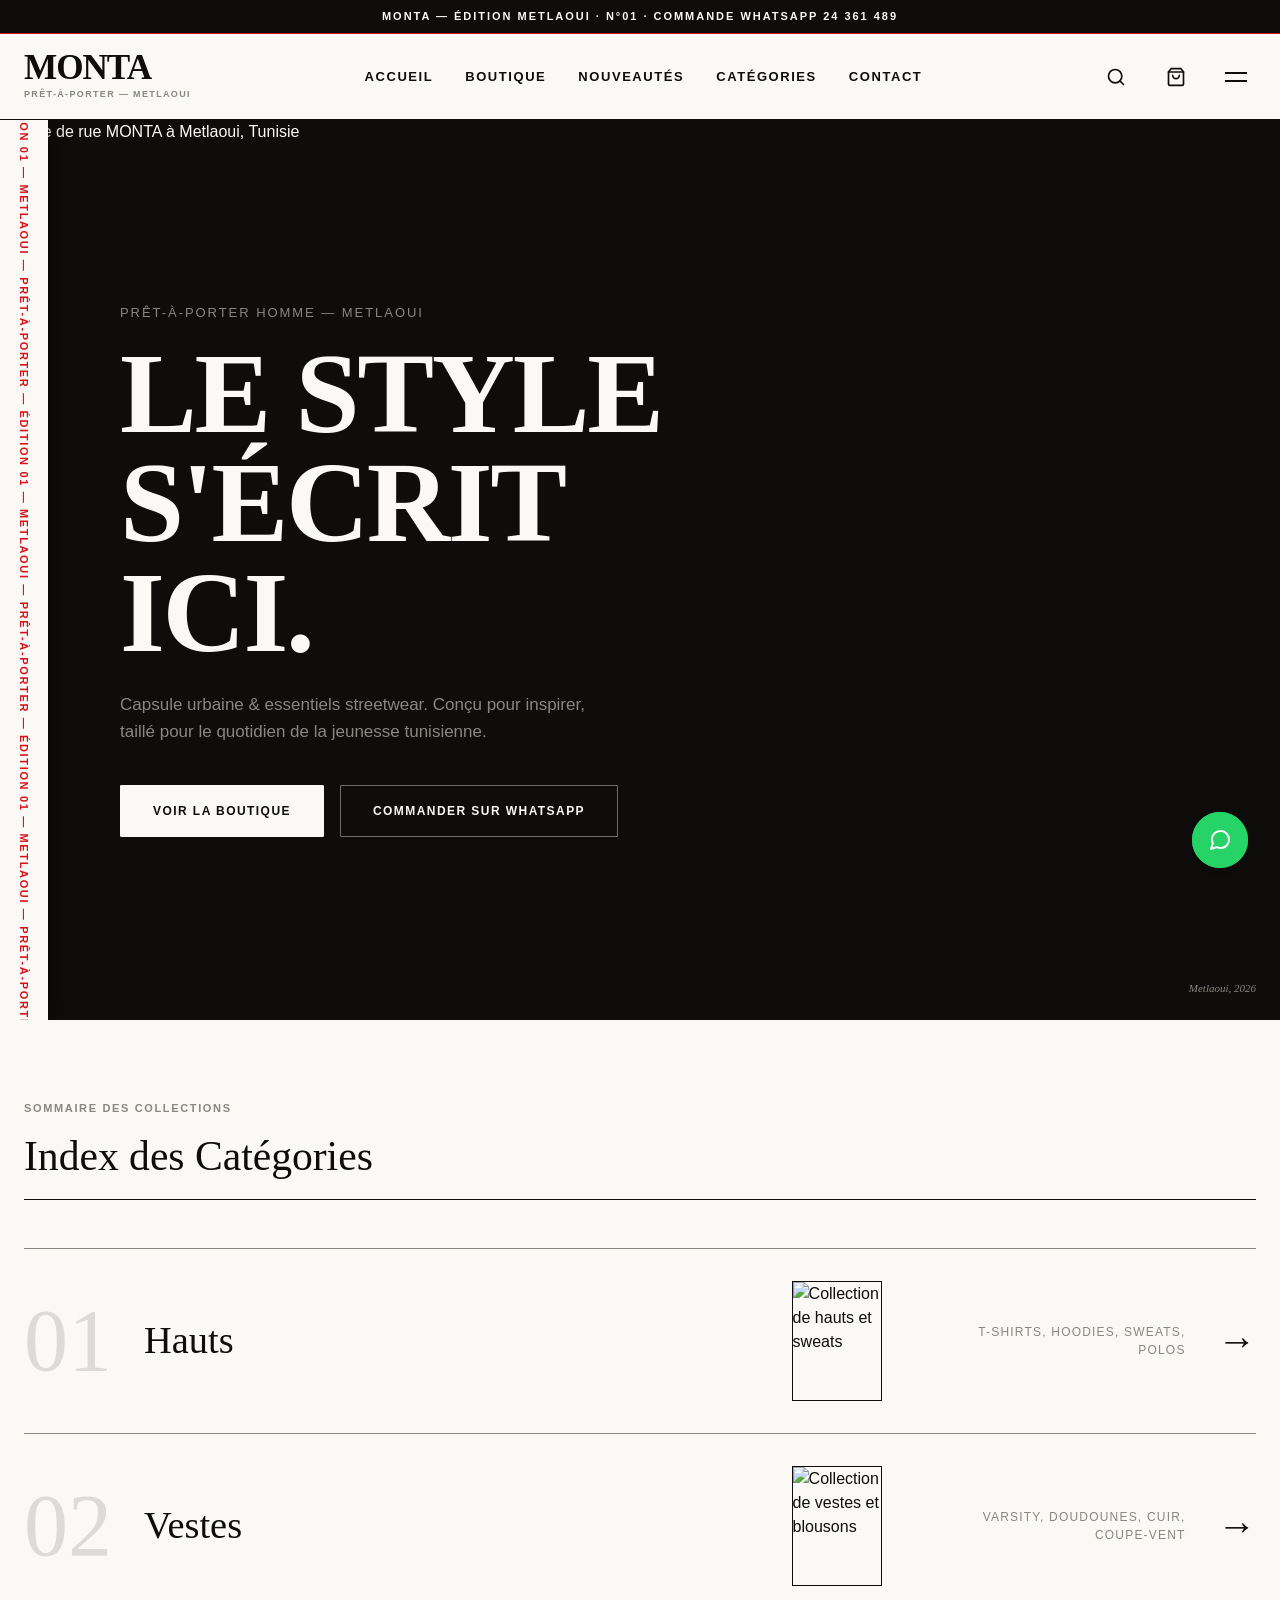
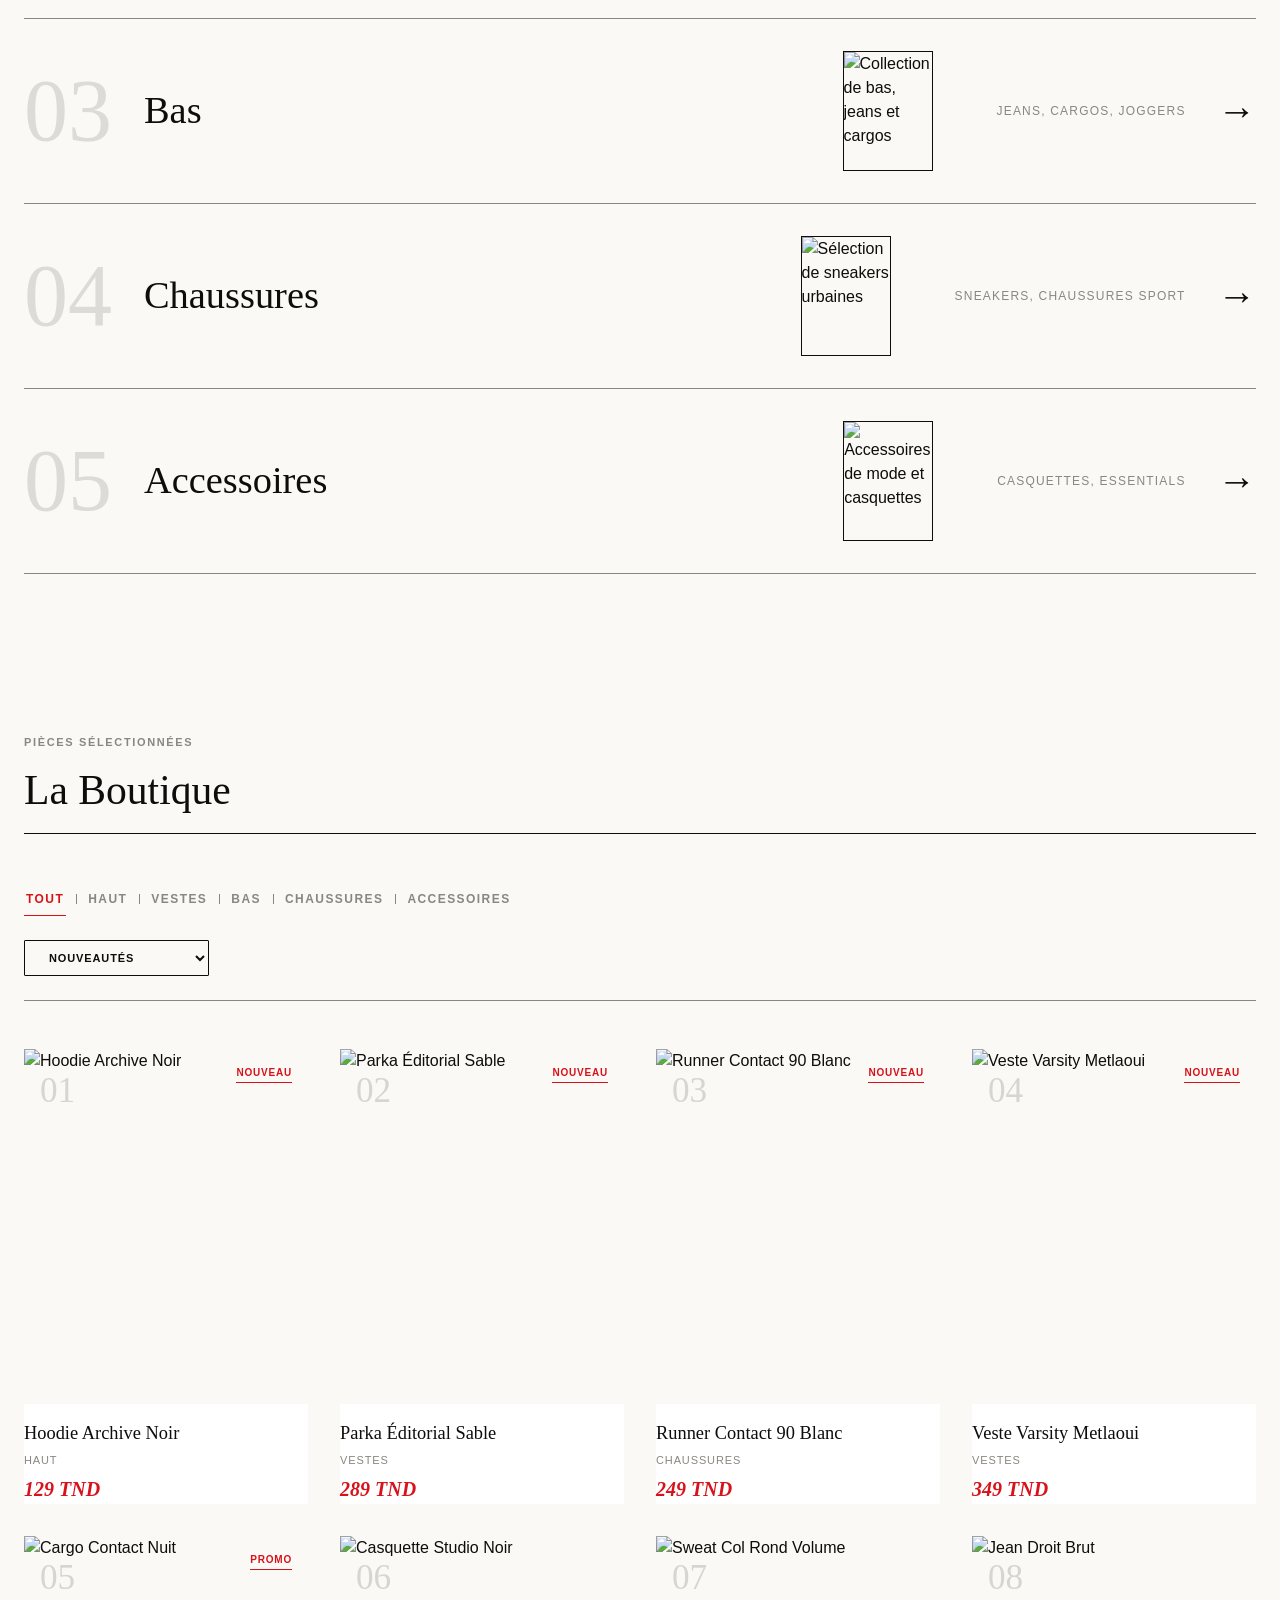
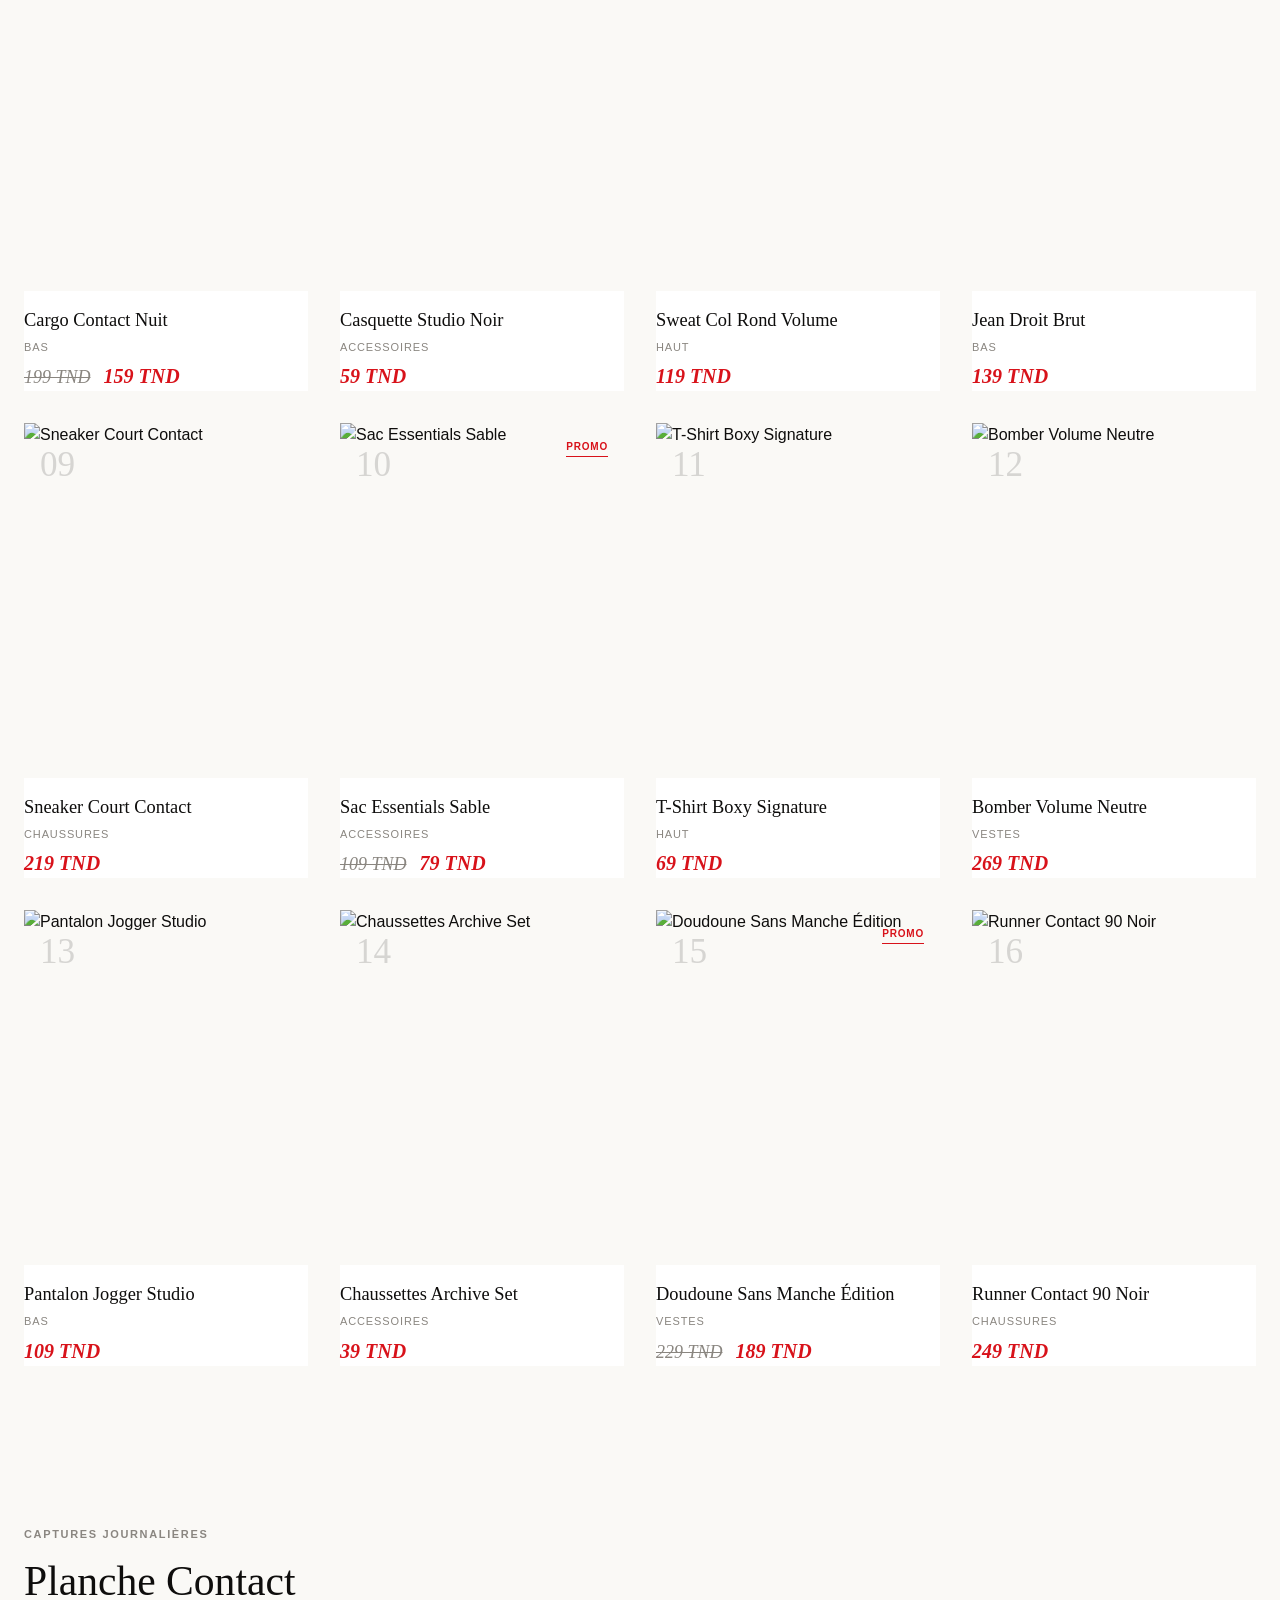
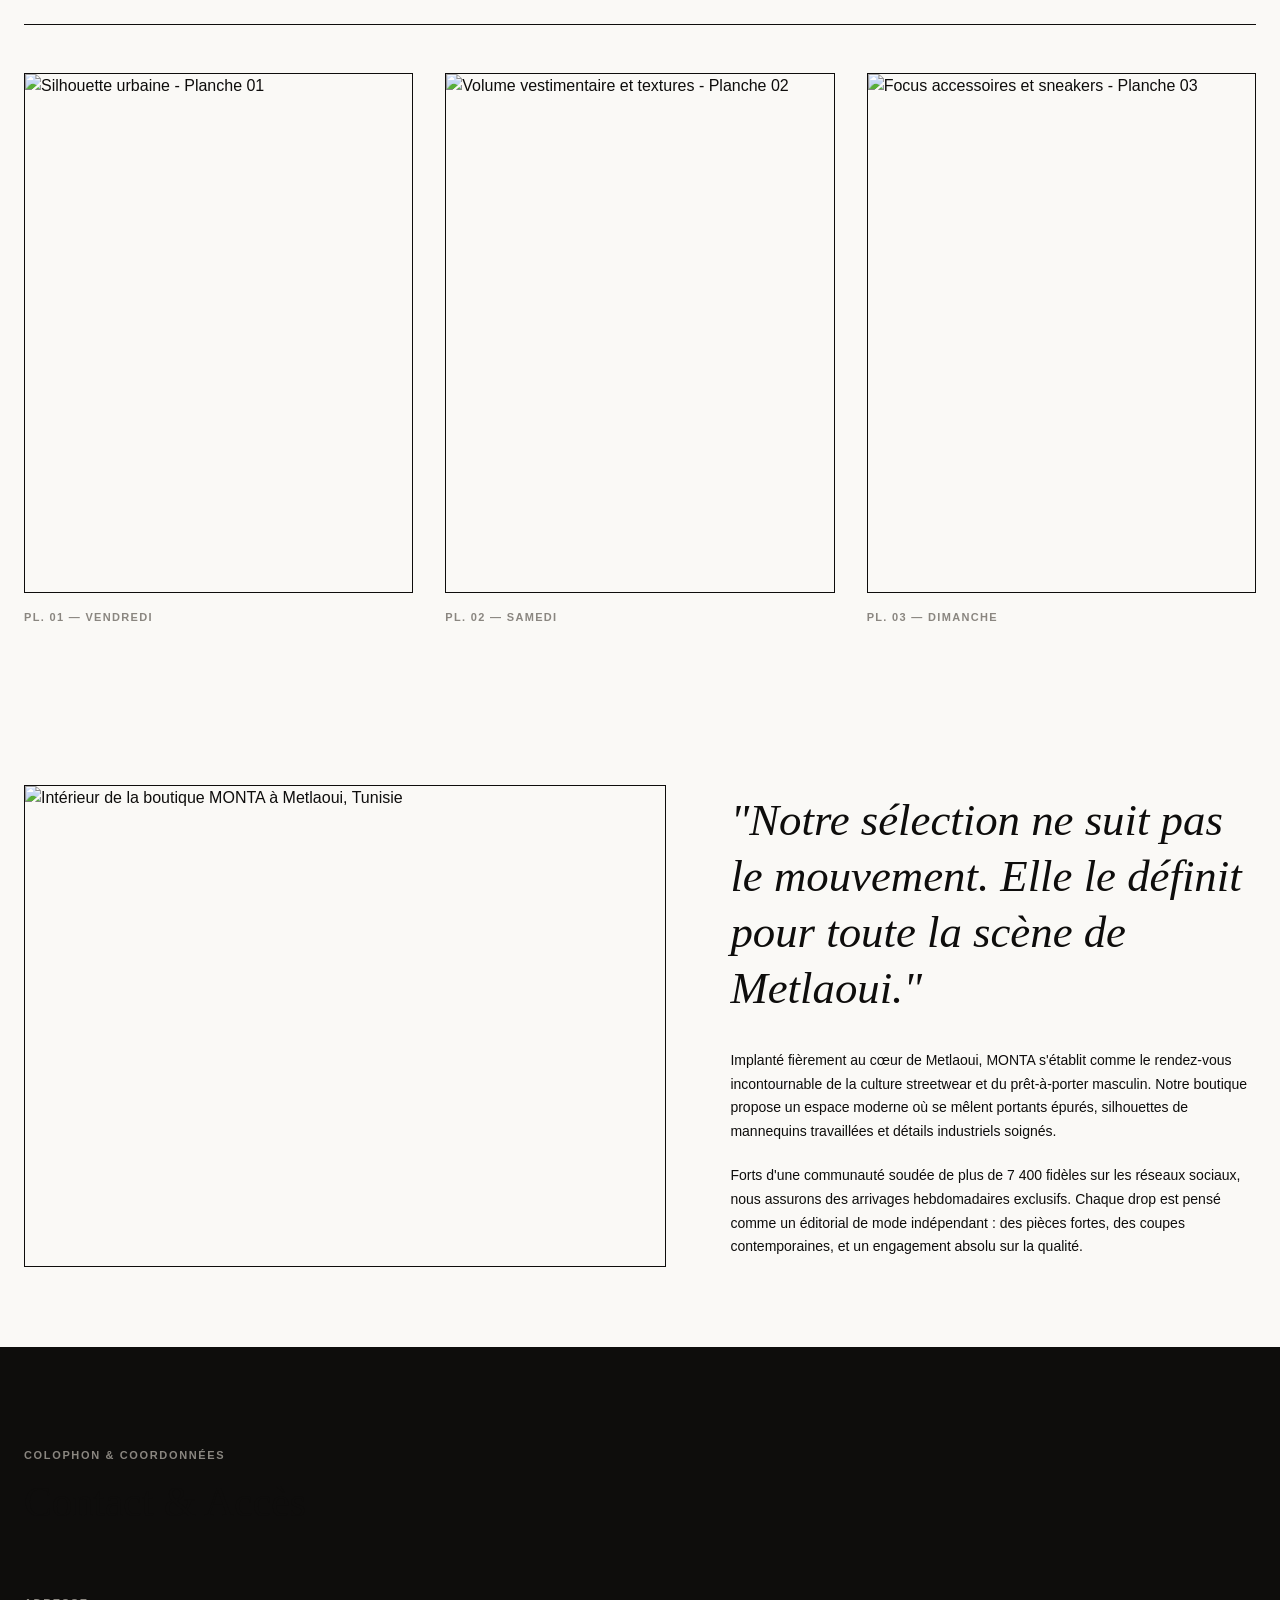
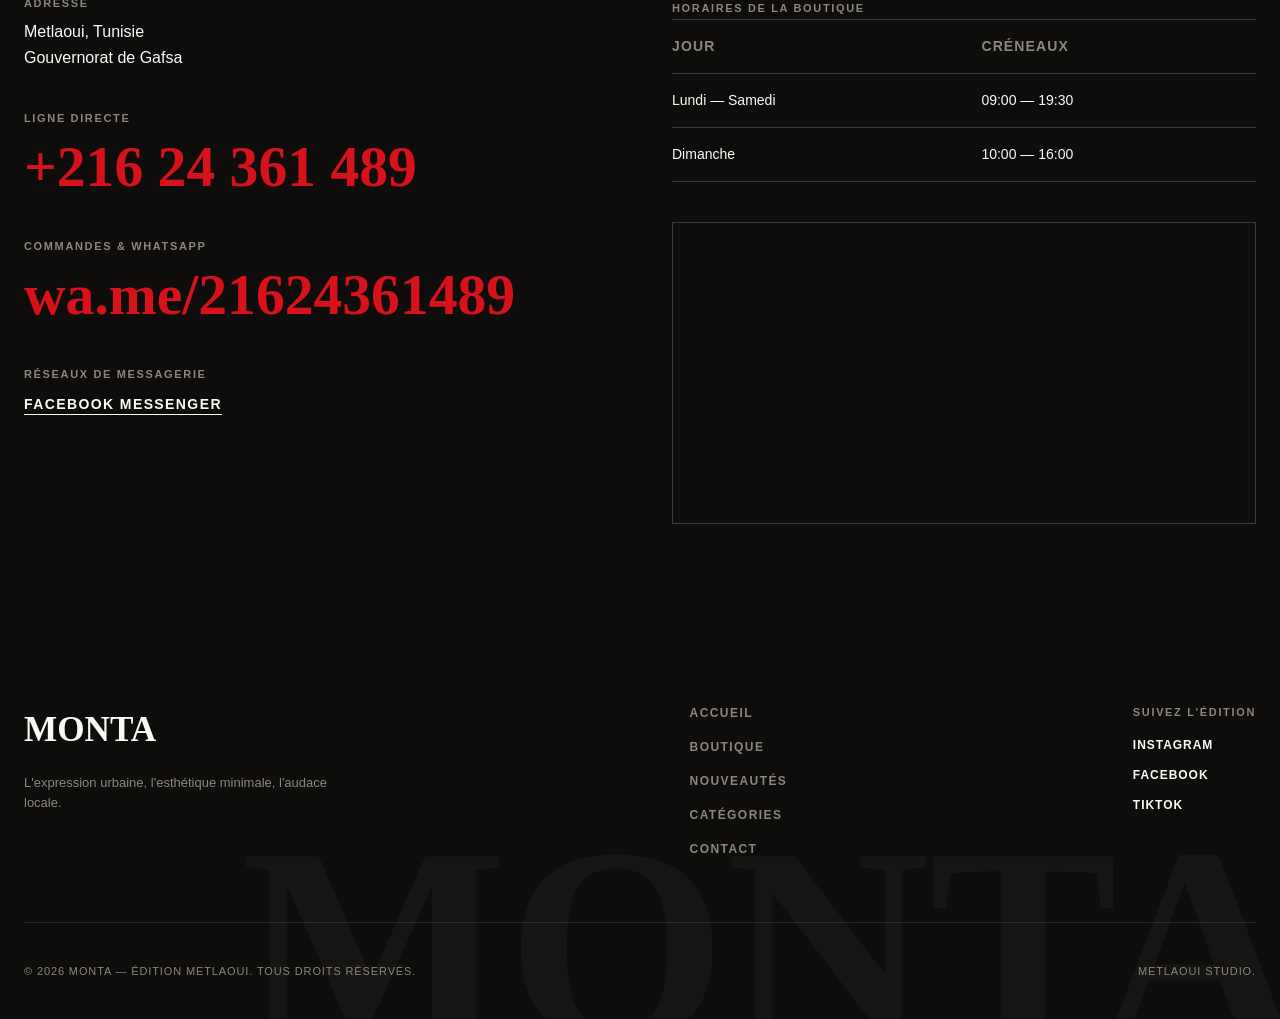
==== commit 26f20ceb: "Version 3 - deploy" ====
--- a/index.html
+++ b/index.html
@@ -1,353 +1,502 @@
 <!DOCTYPE html>
 <html lang="fr" dir="ltr">
 <head>
-    <meta charset="UTF-8">
-    <meta name="viewport" content="width=device-width, initial-scale=1.0">
-    <title>MONTA — Streetwear Homme | Metlaoui, Tunisie</title>
-    <meta name="description" content="MONTA est la destination streetwear et prêt-à-porter homme à Metlaoui. Nouveautés chaque semaine, style urbain et livraison sur toute la Tunisie.">
-    
-    <!-- Open Graph Tags -->
-    <meta property="og:title" content="MONTA — Streetwear Homme | Metlaoui, Tunisie">
-    <meta property="og:description" content="MONTA est la destination streetwear et prêt-à-porter homme à Metlaoui. Nouveautés chaque semaine.">
-    <meta property="og:type" content="website">
-    <meta property="og:url" content="https://www.montastore.com.tn">
-    <meta property="og:image" content="https://fakestoreapi.com/img/81fPKd-2AYL._AC_SL1500_.jpg">
-    <meta property="og:locale" content="fr_TN">
-    
-    <meta name="theme-color" content="#111111">
-    
-    <!-- Favicon -->
-    <link rel="icon" href="https://fakestoreapi.com/img/71-3HjGNDUL._AC_SY879._SX._UX._SY._UY_.jpg" type="image/x-icon">
-    
-    <!-- Google Fonts -->
-    <link rel="preconnect" href="https://fonts.googleapis.com">
-    <link rel="preconnect" href="https://fonts.gstatic.com" crossorigin>
-    <link href="https://fonts.googleapis.com/css2?family=Bebas+Neue&family=Manrope:wght@400;500;600;700;800&display=swap" rel="stylesheet">
-    
-    <!-- External CSS & JS -->
-    <link rel="stylesheet" href="style.css">
-    <script src="script.js" defer></script>
-    
-    <!-- Structured Data -->
-    <script type="application/ld+json">
-    {
-      "@context": "https://schema.org",
-      "@type": "ClothingStore",
-      "name": "MONTA",
-      "address": {
-        "@type": "PostalAddress",
-        "streetAddress": "Centre Ville",
-        "addressLocality": "Metlaoui",
-        "addressRegion": "Gouvernorat de Gafsa",
-        "addressCountry": "TN"
-      },
-      "telephone": "+216 24 361 489",
-      "openingHours": "Mo-Su 16:00-00:00",
-      "url": "https://www.montastore.com.tn",
-      "priceRange": "$$"
-    }
-    </script>
+  <meta charset="UTF-8">
+  <meta name="viewport" content="width=device-width, initial-scale=1.0">
+  <title>MONTA — Édition Metlaoui | Prêt-à-porter Homme</title>
+  
+  <!-- SEO Meta Tags -->
+  <meta name="description" content="Découvrez MONTA, l'adresse incontournable du prêt-à-porter masculin et du streetwear à Metlaoui, Tunisie. Une sélection éditoriale exclusive pour un style urbain affirmé.">
+  <meta name="robots" content="index, follow">
+  
+  <!-- Open Graph / Facebook -->
+  <meta property="og:type" content="website">
+  <meta property="og:url" content="https://montastore.tn">
+  <meta property="og:title" content="MONTA — Édition Metlaoui | Prêt-à-porter Homme">
+  <meta property="og:description" content="Découvrez MONTA, l'adresse incontournable du prêt-à-porter masculin et du streetwear à Metlaoui, Tunisie. Une sélection éditoriale exclusive pour un style urbain affirmé.">
+  <meta property="og:image" content="https://placehold.co/1200x630/1a1a1a/ffffff?text=MONTA+Metlaoui">
+
+  <!-- Twitter -->
+  <meta name="twitter:card" content="summary_large_image">
+  <meta name="twitter:title" content="MONTA — Édition Metlaoui | Prêt-à-porter Homme">
+  <meta name="twitter:description" content="Découvrez MONTA, l'adresse incontournable du prêt-à-porter masculin et du streetwear à Metlaoui, Tunisie. Une sélection éditoriale exclusive pour un style urbain affirmé.">
+  <meta name="twitter:image" content="https://placehold.co/1200x630/1a1a1a/ffffff?text=MONTA+Metlaoui">
+
+  <!-- Theme Color and Favicon -->
+  <meta name="theme-color" content="#1a1a1a">
+  <link rel="icon" href="data:image/svg+xml,<svg xmlns=%22http://www.w3.org/2000/svg%22 viewBox=%220 0 100 100%22><text y=%22.9em%22 font-size=%2290%22 font-family=%22serif%22 font-weight=%22bold%22 fill=%22%231a1a1a%22>M</text></svg>">
+
+  <!-- Google Fonts Preconnect and Import -->
+  <link rel="preconnect" href="https://fonts.googleapis.com">
+  <link rel="preconnect" href="https://fonts.gstatic.com" crossorigin>
+  <link href="https://fonts.googleapis.com/css2?family=Fraunces:ital,opsz,wght@0,9..144,100..900;1,9..144,100..900&family=Space+Grotesk:wght@300..700&display=swap" rel="stylesheet">
+
+  <!-- External Stylesheet -->
+  <link rel="stylesheet" href="style.css">
+
+  <!-- External Script -->
+  <script src="script.js" defer></script>
+
+  <!-- JSON-LD Structured Data -->
+  <script type="application/ld+json">
+  {
+    "@context": "https://schema.org",
+    "@type": "ClothingStore",
+    "name": "MONTA",
+    "image": "https://placehold.co/600x750?text=MONTA+Metlaoui",
+    "telephone": "+216 24 361 489",
+    "url": "https://montastore.tn",
+    "address": {
+      "@type": "PostalAddress",
+      "addressLocality": "Metlaoui",
+      "addressRegion": "Gouvernorat de Gafsa",
+      "addressCountry": "Tunisie"
+    },
+    "priceRange": "TND"
+  }
+  </script>
 </head>
 <body>
 
-    <!-- Top Marquee -->
-    <div id="ticker-bar">
-        <div class="ticker-track">
-            <span class="ticker-item">NOUVEAU DROP • LIVRAISON TUNISIE • COMMANDE WHATSAPP 24 361 489 • </span>
-            <span class="ticker-item">NOUVEAU DROP • LIVRAISON TUNISIE • COMMANDE WHATSAPP 24 361 489 • </span>
-            <span class="ticker-item">NOUVEAU DROP • LIVRAISON TUNISIE • COMMANDE WHATSAPP 24 361 489 • </span>
-        </div>
-    </div>
-
-    <!-- Sticky Navbar -->
-    <header id="site-header">
-        <div class="logo-wrapper">
-            <a href="#" class="logo">MONTA</a>
-            <span class="tagline">Metlaoui after dark</span>
-        </div>
-        <nav class="nav-links" aria-label="Navigation principale">
-            <a href="#hero">Accueil</a>
-            <a href="#shop">Boutique</a>
-            <a href="#lookbook">Nouveautés</a>
-            <a href="#categories">Catégories</a>
-            <a href="#contact">Contact</a>
-        </nav>
-        <div class="header-actions">
-            <button id="search-toggle" aria-label="Ouvrir la recherche" aria-expanded="false">
-                <svg width="24" height="24" viewBox="0 0 24 24" fill="none" stroke="currentColor" stroke-width="2" stroke-linecap="round" stroke-linejoin="round"><circle cx="11" cy="11" r="8"></circle><line x1="21" y1="21" x2="16.65" y2="16.65"></line></svg>
-            </button>
-            <button id="cart-toggle" aria-label="Ouvrir le panier" aria-expanded="false" aria-controls="cart-drawer">
-                <svg width="24" height="24" viewBox="0 0 24 24" fill="none" stroke="currentColor" stroke-width="2" stroke-linecap="round" stroke-linejoin="round"><path d="M6 2L3 6v14a2 2 0 0 0 2 2h14a2 2 0 0 0 2-2V6l-3-4z"></path><line x1="3" y1="6" x2="21" y2="6"></line><path d="M16 10a4 4 0 0 1-8 0"></path></svg>
-                <span id="cart-count" class="badge">0</span>
-            </button>
-            <button id="menu-toggle" class="mobile-only" aria-label="Ouvrir le menu mobile" aria-expanded="false" aria-controls="mobile-nav">
-                <svg width="24" height="24" viewBox="0 0 24 24" fill="none" stroke="currentColor" stroke-width="2" stroke-linecap="round" stroke-linejoin="round"><line x1="3" y1="12" x2="21" y2="12"></line><line x1="3" y1="6" x2="21" y2="6"></line><line x1="3" y1="18" x2="21" y2="18"></line></svg>
-            </button>
-        </div>
-    </header>
-
-    <main>
-        <!-- Hero Section -->
-        <section id="hero">
-            <div class="hero-media">
-                <img src="https://fakestoreapi.com/img/71li-ujtlUL._AC_UX679_.jpg" alt="Streetwear de nuit MONTA">
-                <div class="hero-scanline"></div>
-            </div>
-            <div class="hero-content">
-                <span class="neon-sign eyebrow">OUVERT — Metlaoui</span>
-                <h1>
-                    <span class="hero-line">LA RUE NE DORT</span>
-                    <span class="hero-line">JAMAIS.</span>
-                </h1>
-                <p class="hero-subline">Nouveau drop disponible. Style urbain et exclusif.</p>
-                <div class="hero-ctas">
-                    <a href="#shop" class="btn btn-primary">Voir la boutique</a>
-                    <a href="https://wa.me/21624361489" class="btn btn-secondary" target="_blank" rel="noopener noreferrer">Commander sur WhatsApp</a>
-                </div>
-                <div class="hero-drops">
-                    <span class="stat-chip">7 400+ abonnés</span>
-                    <span class="stat-chip">Nouveautés chaque semaine</span>
-                    <span class="stat-chip">Livraison 24/24</span>
-                </div>
-            </div>
-        </section>
-
-        <!-- Categories Section -->
-        <section id="categories">
-            <h2 class="sr-only">Catégories</h2>
-            <div class="category-grid">
-                <a href="#shop" class="category-card" data-category="haut">
-                    <img src="https://fakestoreapi.com/img/71YXzeOuslL._AC_UY879_.jpg" alt="T-shirts, hoodies, sweats" loading="lazy">
-                    <div class="cat-content">
-                        <h3>Haut</h3>
-                        <p class="cat-count">42 Articles</p>
-                        <span class="cat-arrow" aria-hidden="true">→</span>
-                    </div>
-                </a>
-                <a href="#shop" class="category-card" data-category="vestes">
-                    <img src="https://cdn.dummyjson.com/product-images/mens-shirts/blue-&-black-check-shirt/1.webp" alt="Vestes, doudounes, cuir" loading="lazy">
-                    <div class="cat-content">
-                        <h3>Vestes</h3>
-                        <p class="cat-count">18 Articles</p>
-                        <span class="cat-arrow" aria-hidden="true">→</span>
-                    </div>
-                </a>
-                <a href="#shop" class="category-card" data-category="bas">
-                    <img src="https://cdn.dummyjson.com/product-images/mens-shirts/gigabyte-aorus-men-tshirt/1.webp" alt="Jeans, cargos, joggers" loading="lazy">
-                    <div class="cat-content">
-                        <h3>Bas</h3>
-                        <p class="cat-count">25 Articles</p>
-                        <span class="cat-arrow" aria-hidden="true">→</span>
-                    </div>
-                </a>
-                <a href="#shop" class="category-card" data-category="chaussures">
-                    <img src="https://cdn.dummyjson.com/product-images/mens-shirts/man-plaid-shirt/1.webp" alt="Sneakers et chaussures sport" loading="lazy">
-                    <div class="cat-content">
-                        <h3>Chaussures</h3>
-                        <p class="cat-count">30 Articles</p>
-                        <span class="cat-arrow" aria-hidden="true">→</span>
-                    </div>
-                </a>
-                <a href="#shop" class="category-card" data-category="accessoires">
-                    <img src="https://cdn.dummyjson.com/product-images/mens-shirts/man-short-sleeve-shirt/1.webp" alt="Casquettes et essentials" loading="lazy">
-                    <div class="cat-content">
-                        <h3>Accessoires</h3>
-                        <p class="cat-count">15 Articles</p>
-                        <span class="cat-arrow" aria-hidden="true">→</span>
-                    </div>
-                </a>
-            </div>
-        </section>
-
-        <!-- Shop Grid Section -->
-        <section id="shop">
-            <div class="shop-header">
-                <h2>La Boutique</h2>
-                <div class="shop-controls">
-                    <div id="filter-bar" role="group" aria-label="Filtrer les produits">
-                        <button class="filter-btn active" aria-pressed="true" data-filter="all">Tout</button>
-                        <button class="filter-btn" aria-pressed="false" data-filter="haut">Haut</button>
-                        <button class="filter-btn" aria-pressed="false" data-filter="vestes">Vestes</button>
-                        <button class="filter-btn" aria-pressed="false" data-filter="bas">Bas</button>
-                        <button class="filter-btn" aria-pressed="false" data-filter="chaussures">Chaussures</button>
-                        <button class="filter-btn" aria-pressed="false" data-filter="accessoires">Accessoires</button>
-                    </div>
-                    <div class="sort-wrapper">
-                        <label for="sort-select" class="sr-only">Trier par</label>
-                        <select id="sort-select">
-                            <option value="newest">Nouveautés</option>
-                            <option value="price-asc">Prix croissant</option>
-                            <option value="price-desc">Prix décroissant</option>
-                        </select>
-                    </div>
-                </div>
-            </div>
-            
-            <div id="product-grid" class="product-grid">
-                <!-- Product card template (rendered by script.js):
-                <article class="product-card" data-category="haut" data-price="89">
-                  <div class="product-media"><img src="https://cdn.dummyjson.com/product-images/mens-shirts/men-check-shirt/1.webp" alt="Hoodie Blackout" loading="lazy"><span class="badge">Nouveau</span>
-                    <button class="quick-add" data-id="1" aria-label="Ajouter au panier">+ Panier</button></div>
-                  <div class="product-info">
-                    <h3 class="product-name">Hoodie Blackout</h3>
-                    <p class="product-cat">Haut</p>
-                    <p class="product-price">89 TND</p>
-                  </div>
-                </article> -->
-            </div>
-        </section>
-
-        <!-- Lookbook Section -->
-        <section id="lookbook">
-            <div class="section-title">
-                <h2>Night Drops</h2>
-                <p>On charge, on livre.</p>
-            </div>
-            <div class="look-strip">
-                <figure class="look-card">
-                    <img src="https://cdn.dummyjson.com/product-images/mens-shoes/nike-air-jordan-1-red-and-black/1.webp" alt="Look Night Drop 01" loading="lazy">
-                    <figcaption>Drop 01 — Vendredi Soir</figcaption>
-                </figure>
-                <figure class="look-card">
-                    <img src="https://cdn.dummyjson.com/product-images/mens-shoes/nike-baseball-cleats/1.webp" alt="Look Night Drop 02" loading="lazy">
-                    <figcaption>Drop 02 — Mode Nuit</figcaption>
-                </figure>
-                <figure class="look-card">
-                    <img src="https://cdn.dummyjson.com/product-images/mens-shoes/puma-future-rider-trainers/1.webp" alt="Look Night Drop 03" loading="lazy">
-                    <figcaption>Drop 03 — Street Mafia</figcaption>
-                </figure>
-            </div>
-        </section>
-
-        <!-- About Section -->
-        <section id="about">
-            <div class="about-grid">
-                <div class="about-image">
-                    <img src="https://cdn.dummyjson.com/product-images/mens-shoes/sports-sneakers-off-white-&-red/1.webp" alt="Intérieur de la boutique MONTA à Metlaoui, ambiance nocturne" loading="lazy">
-                </div>
-                <div class="about-text">
-                    <h2>L'Esprit MONTA</h2>
-                    <p>Fondée à Metlaoui, MONTA est plus qu'une simple boutique de vêtements. C'est l'épicentre du streetwear dans la région. Un intérieur moderne, une sélection pointue et un éclairage nocturne qui donne vie à nos collections.</p>
-                    <p>Avec plus de <strong>7 400+ abonnés</strong> qui nous suivent, nous repoussons les limites du style urbain tous les jours. Des drops chaque semaine, des sneakers exclusives et des outfits qui parlent d'eux-mêmes.</p>
-                    <p>La rue ne dort jamais, et nous non plus.</p>
-                </div>
-            </div>
-        </section>
-
-        <!-- Contact Section -->
-        <section id="contact">
-            <div class="contact-grid">
-                <div class="contact-details">
-                    <h2>Nous Trouver</h2>
-                    <address>
-                        <p><strong>MONTA Store</strong></p>
-                        <p>Centre Ville<br>Metlaoui, Gouvernorat de Gafsa<br>Tunisie</p>
-                    </address>
-                    
-                    <div class="contact-links">
-                        <a href="tel:+21624361489" class="contact-link" aria-label="Appeler le magasin">
-                            <svg width="20" height="20" viewBox="0 0 24 24" fill="none" stroke="currentColor" stroke-width="2" stroke-linecap="round" stroke-linejoin="round"><path d="M22 16.92v3a2 2 0 0 1-2.18 2 19.79 19.79 0 0 1-8.63-3.07 19.5 19.5 0 0 1-6-6 19.79 19.79 0 0 1-3.07-8.67A2 2 0 0 1 4.11 2h3a2 2 0 0 1 2 1.72 12.84 12.84 0 0 0 .7 2.81 2 2 0 0 1-.45 2.11L8.09 9.91a16 16 0 0 0 6 6l1.27-1.27a2 2 0 0 1 2.11-.45 12.84 12.84 0 0 0 2.81.7A2 2 0 0 1 22 16.92z"></path></svg>
-                            +216 24 361 489
-                        </a>
-                        <a href="https://wa.me/21624361489" class="contact-link" target="_blank" rel="noopener noreferrer">
-                            <svg width="20" height="20" viewBox="0 0 24 24" fill="none" stroke="currentColor" stroke-width="2" stroke-linecap="round" stroke-linejoin="round"><path d="M21 11.5a8.38 8.38 0 0 1-.9 3.8 8.5 8.5 0 0 1-7.6 4.7 8.38 8.38 0 0 1-3.8-.9L3 21l1.9-5.7a8.38 8.38 0 0 1-.9-3.8 8.5 8.5 0 0 1 4.7-7.6 8.38 8.38 0 0 1 3.8-.9h.5a8.48 8.48 0 0 1 8 8v.5z"></path></svg>
-                            Commander par WhatsApp
-                        </a>
-                        <a href="https://m.me/montastore" class="contact-link" target="_blank" rel="noopener noreferrer">
-                            <svg width="20" height="20" viewBox="0 0 24 24" fill="none" stroke="currentColor" stroke-width="2" stroke-linecap="round" stroke-linejoin="round"><path d="M21.1 11.5a8.38 8.38 0 0 1-.9 3.8 8.5 8.5 0 0 1-7.6 4.7 8.38 8.38 0 0 1-3.8-.9L3 21l1.9-5.7a8.38 8.38 0 0 1-.9-3.8 8.5 8.5 0 0 1 4.7-7.6 8.38 8.38 0 0 1 3.8-.9h.5a8.48 8.48 0 0 1 8 8v.5z"></path></svg>
-                            Message Facebook
-                        </a>
-                    </div>
-
-                    <div class="opening-hours">
-                        <h3>Horaires</h3>
-                        <table>
-                            <tbody>
-                                <tr><td>Lun - Jeu</td><td>16:00 - 00:00</td></tr>
-                                <tr class="highlight"><td>Vendredi</td><td>16:00 - 02:00 (Night Drops)</td></tr>
-                                <tr class="highlight"><td>Samedi</td><td>16:00 - 02:00</td></tr>
-                                <tr><td>Dimanche</td><td>16:00 - 00:00</td></tr>
-                            </tbody>
-                        </table>
-                    </div>
-                </div>
-                <div class="contact-map">
-                    <iframe 
-                        src="https://www.google.com/maps/embed?pb=!1m18!1m12!1m3!1d13146.912642533036!2d8.391219615283437!3d34.33615174092659!2m3!1f0!2f0!3f0!3m2!1i1024!2i768!4f13.1!3m3!1m2!1s0x12f8f7c1328eb9f3%3A0x6b10faafef38ff40!2sMetlaoui!5e0!3m2!1sfr!2stn!4v1700000000000!5m2!1sfr!2stn" 
-                        width="100%" 
-                        height="450" 
-                        style="border:0;" 
-                        allowfullscreen="" 
-                        loading="lazy" 
-                        referrerpolicy="no-referrer-when-downgrade"
-                        title="Carte de Metlaoui">
-                    </iframe>
-                </div>
-            </div>
-        </section>
-    </main>
-
-    <!-- Footer -->
-    <footer id="site-footer">
-        <div class="footer-grid">
-            <div class="footer-brand">
-                <a href="#" class="footer-logo">MONTA</a>
-                <p>Metlaoui after dark.</p>
-            </div>
-            <nav class="footer-nav" aria-label="Liens rapides footer">
-                <a href="#hero">Accueil</a>
-                <a href="#shop">Boutique</a>
-                <a href="#lookbook">Nouveautés</a>
-                <a href="#categories">Catégories</a>
-                <a href="#contact">Contact</a>
-            </nav>
-            <div class="footer-social">
-                <a href="#" aria-label="Facebook MONTA" target="_blank" rel="noopener noreferrer">
-                    <svg width="24" height="24" viewBox="0 0 24 24" fill="none" stroke="currentColor" stroke-width="2" stroke-linecap="round" stroke-linejoin="round"><path d="M18 2h-3a5 5 0 0 0-5 5v3H7v4h3v8h4v-8h3l1-4h-4V7a1 1 0 0 1 1-1h3z"></path></svg>
-                </a>
-                <a href="#" aria-label="Instagram MONTA" target="_blank" rel="noopener noreferrer">
-                    <svg width="24" height="24" viewBox="0 0 24 24" fill="none" stroke="currentColor" stroke-width="2" stroke-linecap="round" stroke-linejoin="round"><rect x="2" y="2" width="20" height="20" rx="5" ry="5"></rect><path d="M16 11.37A4 4 0 1 1 12.63 8 4 4 0 0 1 16 11.37z"></path><line x1="17.5" y1="6.5" x2="17.51" y2="6.5"></line></svg>
-                </a>
-                <a href="#" aria-label="TikTok MONTA" target="_blank" rel="noopener noreferrer">
-                    <svg width="24" height="24" viewBox="0 0 24 24" fill="none" stroke="currentColor" stroke-width="2" stroke-linecap="round" stroke-linejoin="round"><path d="M9 12a4 4 0 1 0 4 4V4a5 5 0 0 0 5 5"></path></svg>
-                </a>
-            </div>
-        </div>
-        <div class="footer-copyright">
-            <p>&copy; 2026 MONTA — Metlaoui.</p>
-        </div>
-    </footer>
-
-    <!-- Floating UI -->
-    <a href="https://wa.me/21624361489?text=Salut%20MONTA!%20Je%20veux%20commander%20:" id="whatsapp-fab" aria-label="Discuter sur WhatsApp" target="_blank" rel="noopener noreferrer">
-        <svg width="32" height="32" viewBox="0 0 24 24" fill="none" stroke="currentColor" stroke-width="2" stroke-linecap="round" stroke-linejoin="round"><path d="M21 11.5a8.38 8.38 0 0 1-.9 3.8 8.5 8.5 0 0 1-7.6 4.7 8.38 8.38 0 0 1-3.8-.9L3 21l1.9-5.7a8.38 8.38 0 0 1-.9-3.8 8.5 8.5 0 0 1 4.7-7.6 8.38 8.38 0 0 1 3.8-.9h.5a8.48 8.48 0 0 1 8 8v.5z"></path></svg>
-    </a>
-
-    <div id="cart-overlay" aria-hidden="true"></div>
-    <aside id="cart-drawer" aria-hidden="true" aria-labelledby="cart-title">
-        <div class="cart-header">
-            <h2 id="cart-title">Mon Panier</h2>
-            <button id="close-cart" aria-label="Fermer le panier">
-                <svg width="24" height="24" viewBox="0 0 24 24" fill="none" stroke="currentColor" stroke-width="2" stroke-linecap="round" stroke-linejoin="round"><line x1="18" y1="6" x2="6" y2="18"></line><line x1="6" y1="6" x2="18" y2="18"></line></svg>
-            </button>
-        </div>
-        <div id="cart-items">
-            <!-- Items injected via JS -->
-        </div>
-        <div class="cart-footer">
-            <div class="cart-summary">
-                <span>Total</span>
-                <span id="cart-total">0 TND</span>
-            </div>
-            <a href="https://wa.me/21624361489?text=Salut%20MONTA!%20Je%20veux%20commander%20:" id="checkout-whatsapp" class="btn btn-primary btn-block" target="_blank" rel="noopener noreferrer">
-                Commander via WhatsApp
-            </a>
-        </div>
-    </aside>
-
-    <dialog id="product-modal" aria-labelledby="modal-title">
-        <!-- Content injected via JS -->
-    </dialog>
+  <!-- 1. Masthead Bar -->
+  <div id="masthead-bar">
+    <span>MONTA — ÉDITION METLAOUI · N°01 · Commande WhatsApp 24 361 489</span>
+  </div>
+
+  <!-- 2. Site Header (Sticky Navbar) -->
+  <header id="site-header">
+    <div class="header-inner">
+      <div class="logo-container">
+        <a href="#" class="logo" aria-label="MONTA Accueil">MONTA</a>
+        <span class="logo-caption">Prêt-à-porter — Metlaoui</span>
+      </div>
+
+      <!-- Desktop Navigation -->
+      <nav class="nav-links" aria-label="Navigation principale">
+        <a href="#hero" aria-label="Accéder à la section Accueil">Accueil</a>
+        <a href="#shop" aria-label="Accéder à la section Boutique">Boutique</a>
+        <a href="#lookbook" aria-label="Accéder à la section Nouveautés">Nouveautés</a>
+        <a href="#categories" aria-label="Accéder à la section Catégories">Catégories</a>
+        <a href="#contact" aria-label="Accéder à la section Contact">Contact</a>
+      </nav>
+
+      <!-- Header Actions -->
+      <div class="header-actions">
+        <!-- Search Toggle & Search Bar -->
+        <div class="search-wrapper">
+          <button id="search-toggle" aria-label="Ouvrir la barre de recherche" aria-expanded="false" aria-controls="search-container">
+            <svg xmlns="http://www.w3.org/2000/svg" width="20" height="20" viewBox="0 0 24 24" fill="none" stroke="currentColor" stroke-width="2" stroke-linecap="round" stroke-linejoin="round" class="feather feather-search" aria-hidden="true">
+              <circle cx="11" cy="11" r="8"></circle>
+              <line x1="21" y1="21" x2="16.65" y2="16.65"></line>
+            </svg>
+          </button>
+          <div id="search-container" class="search-container" aria-hidden="true">
+            <form role="search" id="search-form" class="search-form">
+              <label for="search-input" class="sr-only">Rechercher un produit</label>
+              <input type="search" id="search-input" placeholder="Rechercher..." aria-label="Rechercher sur la boutique">
+            </form>
+          </div>
+        </div>
+
+        <!-- Cart Toggle -->
+        <button id="cart-toggle" aria-label="Afficher le panier d'achat" aria-expanded="false" aria-controls="cart-drawer">
+          <svg xmlns="http://www.w3.org/2000/svg" width="20" height="20" viewBox="0 0 24 24" fill="none" stroke="currentColor" stroke-width="2" stroke-linecap="round" stroke-linejoin="round" class="feather feather-shopping-bag" aria-hidden="true">
+            <path d="M6 2L3 6v14a2 2 0 0 0 2 2h14a2 2 0 0 0 2-2V6l-3-4z"></path>
+            <line x1="3" y1="6" x2="21" y2="6"></line>
+            <path d="M16 10a4 4 0 0 1-8 0"></path>
+          </svg>
+          <span id="cart-count">0</span>
+        </button>
+
+        <!-- Menu Toggle (Hamburger) -->
+        <button id="menu-toggle" aria-label="Ouvrir le menu de navigation mobile" aria-expanded="false" aria-controls="mobile-menu">
+          <span class="menu-bar"></span>
+          <span class="menu-bar"></span>
+        </button>
+      </div>
+    </div>
+
+    <!-- Mobile Menu Drawer -->
+    <div id="mobile-menu" class="mobile-menu" aria-hidden="true">
+      <nav class="mobile-nav-links" aria-label="Navigation mobile">
+        <a href="#hero" class="mobile-nav-link" aria-label="Accéder à la section Accueil">Accueil</a>
+        <a href="#shop" class="mobile-nav-link" aria-label="Accéder à la section Boutique">Boutique</a>
+        <a href="#lookbook" class="mobile-nav-link" aria-label="Accéder à la section Nouveautés">Nouveautés</a>
+        <a href="#categories" class="mobile-nav-link" aria-label="Accéder à la section Catégories">Catégories</a>
+        <a href="#contact" class="mobile-nav-link" aria-label="Accéder à la section Contact">Contact</a>
+      </nav>
+    </div>
+  </header>
+
+  <main>
+    <!-- 3. Hero Section -->
+    <section id="hero">
+      <!-- Decorative rotated spine text running vertical height of viewport -->
+      <div class="hero-spine" aria-hidden="true">
+        <span>ÉDITION 01 — METLAOUI — PRÊT-À-PORTER — ÉDITION 01 — METLAOUI — PRÊT-À-PORTER — ÉDITION 01 — METLAOUI — PRÊT-À-PORTER —</span>
+      </div>
+
+      <!-- Hero Content -->
+      <div class="hero-content">
+        <span class="hero-eyebrow">Prêt-à-porter Homme — Metlaoui</span>
+        <h1 class="hero-title">
+          <span class="hero-line">LE STYLE</span>
+          <span class="hero-line">S'ÉCRIT ICI.</span>
+        </h1>
+        <p class="hero-subline">Capsule urbaine &amp; essentiels streetwear. Conçu pour inspirer, taillé pour le quotidien de la jeunesse tunisienne.</p>
+        
+        <div class="hero-actions-container">
+          <a href="#shop" id="shop-cta" class="btn btn-primary" aria-label="Découvrir les produits de la boutique">Voir la boutique</a>
+          <a href="https://wa.me/21624361489" class="btn btn-secondary" target="_blank" rel="noopener noreferrer" aria-label="Prendre contact et commander via WhatsApp">Commander sur WhatsApp</a>
+        </div>
+      </div>
+
+      <!-- Hero Visuals -->
+      <div class="hero-media">
+        <img src="https://images.unsplash.com/photo-1617137968427-85924c800a22?q=80&w=1600&auto=format&fit=crop" alt="Style de rue MONTA à Metlaoui, Tunisie" class="hero-image">
+        <div class="hero-credit" aria-label="Crédit photo">Metlaoui, 2026</div>
+      </div>
+    </section>
+
+    <!-- 4. Categories Section -->
+    <section id="categories">
+      <div class="section-rubric">
+        <span class="rubric-label">Sommaire des collections</span>
+        <h2 class="rubric-title">Index des Catégories</h2>
+      </div>
+
+      <div class="categories-index">
+        <!-- Category Card 01 - Haut -->
+        <a href="#shop" class="category-card" data-category="haut" aria-label="Filtrer par Hauts (T-shirts, hoodies, sweats, polos)">
+          <div class="cat-card-header">
+            <span class="cat-index">01</span>
+            <h3 class="cat-name">Hauts</h3>
+          </div>
+          <div class="cat-media-wrapper">
+            <img src="https://images.unsplash.com/photo-1521572267360-ee0c2909d518?q=80&w=600&auto=format&fit=crop" alt="Collection de hauts et sweats" loading="lazy" class="cat-image">
+          </div>
+          <div class="cat-card-footer">
+            <span class="cat-items">T-shirts, hoodies, sweats, polos</span>
+            <span class="cat-arrow" aria-hidden="true">&rarr;</span>
+          </div>
+        </a>
+
+        <!-- Category Card 02 - Vestes -->
+        <a href="#shop" class="category-card" data-category="vestes" aria-label="Filtrer par Vestes (Varsity, doudounes, cuir, coupe-vent)">
+          <div class="cat-card-header">
+            <span class="cat-index">02</span>
+            <h3 class="cat-name">Vestes</h3>
+          </div>
+          <div class="cat-media-wrapper">
+            <img src="https://images.unsplash.com/photo-1551028719-00167b16eac5?q=80&w=600&auto=format&fit=crop" alt="Collection de vestes et blousons" loading="lazy" class="cat-image">
+          </div>
+          <div class="cat-card-footer">
+            <span class="cat-items">Varsity, doudounes, cuir, coupe-vent</span>
+            <span class="cat-arrow" aria-hidden="true">&rarr;</span>
+          </div>
+        </a>
+
+        <!-- Category Card 03 - Bas -->
+        <a href="#shop" class="category-card" data-category="bas" aria-label="Filtrer par Bas (Jeans, cargos, joggers)">
+          <div class="cat-card-header">
+            <span class="cat-index">03</span>
+            <h3 class="cat-name">Bas</h3>
+          </div>
+          <div class="cat-media-wrapper">
+            <img src="https://images.unsplash.com/photo-1542272604-787c3835535d?q=80&w=600&auto=format&fit=crop" alt="Collection de bas, jeans et cargos" loading="lazy" class="cat-image">
+          </div>
+          <div class="cat-card-footer">
+            <span class="cat-items">Jeans, cargos, joggers</span>
+            <span class="cat-arrow" aria-hidden="true">&rarr;</span>
+          </div>
+        </a>
+
+        <!-- Category Card 04 - Chaussures -->
+        <a href="#shop" class="category-card" data-category="chaussures" aria-label="Filtrer par Chaussures (Sneakers, chaussures sport)">
+          <div class="cat-card-header">
+            <span class="cat-index">04</span>
+            <h3 class="cat-name">Chaussures</h3>
+          </div>
+          <div class="cat-media-wrapper">
+            <img src="https://images.unsplash.com/photo-1595950653106-6c9ebd614d3a?q=80&w=600&auto=format&fit=crop" alt="Sélection de sneakers urbaines" loading="lazy" class="cat-image">
+          </div>
+          <div class="cat-card-footer">
+            <span class="cat-items">Sneakers, chaussures sport</span>
+            <span class="cat-arrow" aria-hidden="true">&rarr;</span>
+          </div>
+        </a>
+
+        <!-- Category Card 05 - Accessoires -->
+        <a href="#shop" class="category-card" data-category="accessoires" aria-label="Filtrer par Accessoires (Casquettes, essentials)">
+          <div class="cat-card-header">
+            <span class="cat-index">05</span>
+            <h3 class="cat-name">Accessoires</h3>
+          </div>
+          <div class="cat-media-wrapper">
+            <img src="https://images.unsplash.com/photo-1576871337632-b9aef4c17ab9?q=80&w=600&auto=format&fit=crop" alt="Accessoires de mode et casquettes" loading="lazy" class="cat-image">
+          </div>
+          <div class="cat-card-footer">
+            <span class="cat-items">Casquettes, essentials</span>
+            <span class="cat-arrow" aria-hidden="true">&rarr;</span>
+          </div>
+        </a>
+      </div>
+    </section>
+
+    <!-- 5. Shop Section -->
+    <section id="shop">
+      <div class="section-rubric">
+        <span class="rubric-label">Pièces Sélectionnées</span>
+        <h2 class="rubric-title">La Boutique</h2>
+      </div>
+
+      <!-- Controls: Filters and Sorting -->
+      <div class="shop-controls">
+        <div id="filter-bar" class="filter-bar" role="group" aria-label="Filtrer la boutique par catégorie">
+          <button class="filter-btn active" data-filter="all" aria-label="Afficher tous les articles">Tout</button>
+          <button class="filter-btn" data-filter="haut" aria-label="Afficher uniquement les hauts">Haut</button>
+          <button class="filter-btn" data-filter="vestes" aria-label="Afficher uniquement les vestes">Vestes</button>
+          <button class="filter-btn" data-filter="bas" aria-label="Afficher uniquement les bas">Bas</button>
+          <button class="filter-btn" data-filter="chaussures" aria-label="Afficher uniquement les chaussures">Chaussures</button>
+          <button class="filter-btn" data-filter="accessoires" aria-label="Afficher uniquement les accessoires">Accessoires</button>
+        </div>
+
+        <div class="sort-bar">
+          <label for="sort-select" class="sr-only">Trier par</label>
+          <select id="sort-select" aria-label="Trier les produits">
+            <option value="newest">Nouveautés</option>
+            <option value="price-asc">Prix croissant</option>
+            <option value="price-desc">Prix décroissant</option>
+          </select>
+        </div>
+      </div>
+
+      <!-- Product Grid -->
+      <div id="product-grid" class="product-grid"></div>
+
+      <!-- Product card template (rendered by script.js), styled as a contact-sheet frame:
+      <article class="product-card" data-category="haut" data-price="89">
+        <div class="product-media"><span class="product-frame-index">04</span>
+          <img src="https://placehold.co/600x750/1a1a1a/cccccc?text=Hoodie+Archive+Noir" alt="Hoodie Archive Noir" loading="lazy"><span class="badge">Nouveau</span>
+          <button class="quick-add" data-id="1" aria-label="Ajouter au panier">+ Panier</button></div>
+        <div class="product-info">
+          <h3 class="product-name">Hoodie Archive Noir</h3>
+          <p class="product-cat">Haut</p>
+          <p class="product-price">89 TND</p>
+        </div>
+      </article> -->
+    </section>
+
+    <!-- 6. Lookbook Section -->
+    <section id="lookbook">
+      <div class="section-rubric">
+        <span class="rubric-label">Captures Journalières</span>
+        <h2 class="rubric-title">Planche Contact</h2>
+      </div>
+
+      <div class="lookbook-strip">
+        <!-- Look Card 01 -->
+        <div class="look-card">
+          <div class="look-media">
+            <img src="https://images.unsplash.com/photo-1503342217505-b0a15ec3261c?q=80&w=600&auto=format&fit=crop" alt="Silhouette urbaine - Planche 01" loading="lazy">
+          </div>
+          <div class="look-caption">Pl. 01 — Vendredi</div>
+        </div>
+
+        <!-- Look Card 02 -->
+        <div class="look-card">
+          <div class="look-media">
+            <img src="https://images.unsplash.com/photo-1488161628813-04466f872be2?q=80&w=600&auto=format&fit=crop" alt="Volume vestimentaire et textures - Planche 02" loading="lazy">
+          </div>
+          <div class="look-caption">Pl. 02 — Samedi</div>
+        </div>
+
+        <!-- Look Card 03 -->
+        <div class="look-card">
+          <div class="look-media">
+            <img src="https://images.unsplash.com/photo-1539571696357-5a69c17a67c6?q=80&w=600&auto=format&fit=crop" alt="Focus accessoires et sneakers - Planche 03" loading="lazy">
+          </div>
+          <div class="look-caption">Pl. 03 — Dimanche</div>
+        </div>
+      </div>
+    </section>
+
+    <!-- 7. About Section -->
+    <section id="about">
+      <div class="about-grid">
+        <!-- Visual component -->
+        <div class="about-media">
+          <img src="https://images.unsplash.com/photo-1441986300917-64674bd600d8?q=80&w=800&auto=format&fit=crop" alt="Intérieur de la boutique MONTA à Metlaoui, Tunisie" loading="lazy" class="about-image">
+        </div>
+
+        <!-- Editorial component -->
+        <div class="about-editorial">
+          <blockquote class="about-quote">
+            "Notre sélection ne suit pas le mouvement. Elle le définit pour toute la scène de Metlaoui."
+          </blockquote>
+          
+          <div class="about-text">
+            <p>Implanté fièrement au cœur de Metlaoui, MONTA s'établit comme le rendez-vous incontournable de la culture streetwear et du prêt-à-porter masculin. Notre boutique propose un espace moderne où se mêlent portants épurés, silhouettes de mannequins travaillées et détails industriels soignés.</p>
+            <p>Forts d'une communauté soudée de plus de 7 400 fidèles sur les réseaux sociaux, nous assurons des arrivages hebdomadaires exclusifs. Chaque drop est pensé comme un éditorial de mode indépendant : des pièces fortes, des coupes contemporaines, et un engagement absolu sur la qualité.</p>
+          </div>
+        </div>
+      </div>
+    </section>
+
+    <!-- 8. Contact Section -->
+    <section id="contact">
+      <div class="section-rubric">
+        <span class="rubric-label">Colophon &amp; Coordonnées</span>
+        <h2 class="rubric-title">Contact &amp; Accès</h2>
+      </div>
+
+      <div class="contact-grid">
+        <div class="contact-masthead">
+          <div class="masthead-group">
+            <span class="masthead-label">Adresse</span>
+            <p class="masthead-value">Metlaoui, Tunisie<br>Gouvernorat de Gafsa</p>
+          </div>
+
+          <div class="masthead-group">
+            <span class="masthead-label">Ligne Directe</span>
+            <p class="masthead-value">
+              <a href="tel:+21624361489" class="contact-large-link" aria-label="Appeler la boutique au +216 24 361 489">+216 24 361 489</a>
+            </p>
+          </div>
+
+          <div class="masthead-group">
+            <span class="masthead-label">Commandes &amp; WhatsApp</span>
+            <p class="masthead-value">
+              <a href="https://wa.me/21624361489" class="contact-large-link" target="_blank" rel="noopener noreferrer" aria-label="Envoyer un message WhatsApp pour passer commande">wa.me/21624361489</a>
+            </p>
+          </div>
+
+          <div class="masthead-group">
+            <span class="masthead-label">Réseaux de messagerie</span>
+            <p class="masthead-value">
+              <a href="https://m.me/montastore" class="contact-link" target="_blank" rel="noopener noreferrer" aria-label="Envoyer un message via Facebook Messenger">Facebook Messenger</a>
+            </p>
+          </div>
+        </div>
+
+        <div class="contact-details">
+          <div class="opening-hours-wrapper">
+            <span class="masthead-label">Horaires de la boutique</span>
+            <table class="hours-table">
+              <thead>
+                <tr>
+                  <th scope="col">Jour</th>
+                  <th scope="col">Créneaux</th>
+                </tr>
+              </thead>
+              <tbody>
+                <tr>
+                  <td>Lundi — Samedi</td>
+                  <td>09:00 — 19:30</td>
+                </tr>
+                <tr>
+                  <td>Dimanche</td>
+                  <td>10:00 — 16:00</td>
+                </tr>
+              </tbody>
+            </table>
+          </div>
+
+          <!-- Embedded Map Location -->
+          <div class="map-container">
+            <iframe 
+              src="https://www.google.com/maps/embed?pb=!1m18!1m12!1m3!1d13149.880016843477!2d8.389278065403212!3d34.32599298442871!2m3!1f0!2f0!3f0!3m2!1i1024!2i768!4f13.1!3m3!1m2!1s0x12f86af1c99be821%3A0x6a59600e127392e2!2sMetlaoui!5e0!3m2!1sfr!2stn!4v1700000000000!5m2!1sfr!2stn" 
+              width="100%" 
+              height="300" 
+              style="border:0;" 
+              allowfullscreen="" 
+              loading="lazy" 
+              referrerpolicy="no-referrer-when-downgrade" 
+              title="Carte de Metlaoui - Localiser la boutique MONTA">
+            </iframe>
+          </div>
+        </div>
+      </div>
+    </section>
+  </main>
+
+  <!-- 9. Site Footer -->
+  <footer id="site-footer">
+    <div class="footer-upper">
+      <div class="footer-brand">
+        <span class="footer-logo">MONTA</span>
+        <p class="footer-slogan">L'expression urbaine, l'esthétique minimale, l'audace locale.</p>
+      </div>
+
+      <nav class="footer-nav" aria-label="Liens rapides du pied de page">
+        <a href="#hero" aria-label="Retourner à l'accueil">Accueil</a>
+        <a href="#shop" aria-label="Accéder à la boutique">Boutique</a>
+        <a href="#lookbook" aria-label="Voir la planche contact">Nouveautés</a>
+        <a href="#categories" aria-label="Consulter l'index des catégories">Catégories</a>
+        <a href="#contact" aria-label="Nous joindre ou nous trouver">Contact</a>
+      </nav>
+
+      <div class="footer-socials">
+        <span class="socials-title">Suivez l'Édition</span>
+        <div class="socials-links">
+          <a href="https://instagram.com" target="_blank" rel="noopener noreferrer" aria-label="Suivre MONTA sur Instagram">Instagram</a>
+          <a href="https://facebook.com" target="_blank" rel="noopener noreferrer" aria-label="Suivre MONTA sur Facebook">Facebook</a>
+          <a href="https://tiktok.com" target="_blank" rel="noopener noreferrer" aria-label="Suivre MONTA sur TikTok">TikTok</a>
+        </div>
+      </div>
+    </div>
+
+    <div class="footer-lower">
+      <span class="footer-colophon">© 2026 MONTA — Édition Metlaoui. Tous droits réservés.</span>
+      <span class="footer-signature">Metlaoui Studio.</span>
+    </div>
+  </footer>
+
+  <!-- 10. Floating Elements -->
+  
+  <!-- WhatsApp Floating Action Button -->
+  <a href="https://wa.me/21624361489?text=Salut%20MONTA!%20Je%20veux%20commander%20:" 
+     id="whatsapp-fab" 
+     target="_blank" 
+     rel="noopener noreferrer" 
+     aria-label="Contacter directement le shop par WhatsApp pour passer commande">
+    <svg xmlns="http://www.w3.org/2000/svg" width="24" height="24" viewBox="0 0 24 24" fill="none" stroke="currentColor" stroke-width="2" stroke-linecap="round" stroke-linejoin="round" class="feather feather-message-circle" aria-hidden="true">
+      <path d="M21 11.5a8.38 8.38 0 0 1-.9 3.8 8.5 8.5 0 0 1-7.6 4.7 8.38 8.38 0 0 1-3.8-.9L3 21l1.9-5.7a8.38 8.38 0 0 1-.9-3.8 8.5 8.5 0 0 1 4.7-7.6 8.38 8.38 0 0 1 3.8-.9h.5a8.48 8.48 0 0 1 8 8v.5z"></path>
+    </svg>
+  </a>
+
+  <!-- Cart Drawer -->
+  <div id="cart-drawer" class="cart-drawer" aria-hidden="true" role="dialog" aria-modal="true" aria-labelledby="cart-title">
+    <div class="cart-header">
+      <h2 id="cart-title">Mon Panier</h2>
+      <button id="cart-close" aria-label="Fermer le panier d'achat">&times;</button>
+    </div>
+    
+    <div id="cart-items" class="cart-items">
+      <p class="empty-message">Votre panier est vide.</p>
+    </div>
+    
+    <div class="cart-footer">
+      <div id="cart-total" class="cart-total">
+        <span>Total :</span>
+        <span class="total-amount">0 TND</span>
+      </div>
+      <button id="checkout-whatsapp" class="btn btn-checkout" aria-label="Finaliser la commande sur WhatsApp">
+        Commander via WhatsApp
+      </button>
+    </div>
+  </div>
+
+  <!-- Cart Overlay Backdrop -->
+  <div id="cart-overlay" class="cart-overlay" aria-hidden="true"></div>
+
+  <!-- Product Quick-View Modal -->
+  <dialog id="product-modal" class="product-modal" aria-labelledby="modal-title">
+    <div class="modal-content">
+      <button id="modal-close" class="modal-close" aria-label="Fermer la vue produit">&times;</button>
+      <div id="modal-body"></div>
+    </div>
+  </dialog>
 
 </body>
 </html>
--- a/style.css
+++ b/style.css
@@ -1,44 +1,66 @@
-/* ===== TOKENS & RESET ===== */
+/* ==========================================================================
+   DESIGN TOKENS & ROOT VARIABLES
+   ========================================================================== */
 :root {
-  --void: #0B0C10;
-  --paper: #F2F0E9;
-  --acid: #D6FF3F;
-  --lantern: #FF7A29;
-  --wa-green: #25D366;
-  --steel: #2A2D35;
-  --smoke: #8A8D96;
+  /* Editorial Color Palette */
+  --noir: #0E0D0C;       /* Near-black for primary text and dark surfaces */
+  --blanc: #FAF9F6;      /* Warm off-white page background (paper-like texture) */
+  --crimson: #D8121A;    /* Editorial accent red - used sparingly as a rubric highlight */
+  --wa-green: #25D366;   /* Strictly reserved for active WhatsApp checkout and FAB */
+  --gray-40: #8A8680;    /* Hairline rules, captions, borders, secondary texts */
+  --card: #FFFFFF;       /* Product card surface */
   
-  --font-display: 'Bebas Neue', 'Archivo Expanded', sans-serif;
-  --font-body: 'Manrope', 'Work Sans', sans-serif;
+  /* Focus Indicator */
+  --focus-outline: 2px solid var(--crimson);
   
-  --fs-hero: clamp(3rem, 10vw, 8rem);
-  --fs-title: clamp(1.8rem, 4vw, 3rem);
-}
-
+  /* Font Stacks */
+  --font-display: 'Fraunces', 'Bodoni Moda', Georgia, serif;
+  --font-sans: 'Space Grotesk', 'Archivo', -apple-system, BlinkMacSystemFont, "Segoe UI", Roboto, Helvetica, Arial, sans-serif;
+  
+  /* Standard Layout Containers */
+  --site-max-width: 1320px;
+}
+
+/* ==========================================================================
+   MODERN CSS RESET
+   ========================================================================== */
 *, *::before, *::after {
   box-sizing: border-box;
+}
+
+body, h1, h2, h3, h4, p, ul, ol, li, figure, figcaption, blockquote, dl, dd, table, th, td {
   margin: 0;
   padding: 0;
 }
 
-html {
-  scroll-behavior: smooth;
-  font-family: var(--font-body);
+body {
+  background-color: var(--blanc);
+  color: var(--noir);
+  font-family: var(--font-sans);
   font-size: 16px;
-  line-height: 1.65;
-  color: var(--paper);
-  background-color: var(--void);
-}
-
-body {
+  line-height: 1.5;
+  text-rendering: optimizeLegibility;
+  -webkit-font-smoothing: antialiased;
+  -moz-osx-font-smoothing: grayscale;
   overflow-x: hidden;
-  background-color: var(--void);
-  min-height: 100vh;
-}
-
-img, svg {
+}
+
+img {
+  max-width: 100%;
+  height: auto;
   display: block;
-  max-width: 100%;
+}
+
+button, input, select, textarea {
+  font: inherit;
+  color: inherit;
+}
+
+button {
+  background: none;
+  border: none;
+  cursor: pointer;
+  padding: 0;
 }
 
 a {
@@ -46,24 +68,19 @@
   text-decoration: none;
 }
 
-button {
-  cursor: pointer;
-  font-family: inherit;
-  border: none;
-  background: none;
-  color: inherit;
-}
-
-:focus-visible {
-  outline: 2px solid var(--acid);
-  outline-offset: 2px;
-}
-
-h1, h2, h3, h4, .display-text, .price, .logo, .cat-content h3 {
-  font-family: var(--font-display);
-  text-transform: uppercase;
-  letter-spacing: 0.01em;
-  line-height: 1.1;
+table {
+  border-collapse: collapse;
+  width: 100%;
+}
+
+/* Accessibility Focus States */
+a:focus-visible,
+button:focus-visible,
+select:focus-visible,
+input:focus-visible,
+textarea:focus-visible {
+  outline: var(--focus-outline);
+  outline-offset: 4px;
 }
 
 .sr-only {
@@ -77,1094 +94,1720 @@
   border: 0;
 }
 
-/* ===== TICKER BAR ===== */
-#ticker-bar {
-  height: 36px;
-  background-color: var(--lantern);
-  color: var(--void);
+/* Screen Wrapper */
+main {
+  width: 100%;
+  position: relative;
+}
+
+/* Common Section Layout */
+section {
+  padding: 80px 24px;
+  max-width: var(--site-max-width);
+  margin: 0 auto;
+  position: relative;
+}
+
+/* ==========================================================================
+   EDITORIAL TYPOGRAPHY UTILITIES
+   ========================================================================== */
+.section-rubric {
+  border-bottom: 1px solid var(--noir);
+  padding-bottom: 12px;
+  margin-bottom: 48px;
+  display: flex;
+  flex-direction: column;
+  gap: 8px;
+}
+
+.rubric-label {
+  font-family: var(--font-sans);
+  font-size: 11px;
+  text-transform: uppercase;
+  letter-spacing: 0.15em;
+  color: var(--gray-40);
+  font-weight: 600;
+}
+
+.rubric-title {
   font-family: var(--font-display);
-  font-size: 1.2rem;
-  display: flex;
-  align-items: center;
-  overflow: hidden;
+  font-size: clamp(1.6rem, 3.5vw, 2.6rem);
+  font-weight: 500;
+  color: var(--noir);
+}
+
+/* Custom Scrollbar (Cart Drawer) */
+.cart-items::-webkit-scrollbar {
+  width: 5px;
+}
+.cart-items::-webkit-scrollbar-track {
+  background: var(--blanc);
+}
+.cart-items::-webkit-scrollbar-thumb {
+  background: var(--noir);
+}
+
+/* ==========================================================================
+   1. MASTHEAD BAR
+   ========================================================================== */
+#masthead-bar {
+  background-color: var(--noir);
+  color: var(--blanc);
+  font-family: var(--font-sans);
+  font-size: 11px;
+  font-weight: 600;
+  text-transform: uppercase;
+  letter-spacing: 0.18em;
+  text-align: center;
+  padding: 10px 16px;
   position: relative;
-  white-space: nowrap;
-}
-
-#ticker-bar::before,
-#ticker-bar::after {
-  content: '';
-  position: absolute;
-  top: 0; left: 0; right: 0; bottom: 0;
-  pointer-events: none;
-  background-size: 40px 36px;
-  background-repeat: repeat-x;
-}
-
-#ticker-bar::before {
-  background-image: 
-    radial-gradient(circle at 10px 4px, rgba(255,255,255,0.9) 2px, transparent 3px),
-    radial-gradient(circle at 10px 32px, rgba(255,255,255,0.9) 2px, transparent 3px);
-  animation: twinkle 1.5s infinite alternate;
-}
-
-#ticker-bar::after {
-  background-image: 
-    radial-gradient(circle at 30px 4px, rgba(255,255,255,0.9) 2px, transparent 3px),
-    radial-gradient(circle at 30px 32px, rgba(255,255,255,0.9) 2px, transparent 3px);
-  animation: twinkle 1.5s infinite alternate 0.75s;
-}
-
-@keyframes twinkle {
-  0% { opacity: 0.4; }
-  100% { opacity: 1; }
-}
-
-.ticker-track {
-  display: inline-flex;
-  animation: ticker-scroll 15s linear infinite;
-  color: var(--void);
-}
-
-.ticker-item {
-  padding-right: 1rem;
-}
-
-@keyframes ticker-scroll {
-  from { transform: translateX(0); }
-  to { transform: translateX(-33.3333%); }
-}
-
-/* ===== HEADER ===== */
+  z-index: 1001;
+  border-bottom: 1px solid var(--crimson);
+  line-height: 1.2;
+}
+
+/* ==========================================================================
+   2. HEADER & STICKY NAVBAR
+   ========================================================================== */
 #site-header {
   position: sticky;
   top: 0;
-  z-index: 100;
-  background-color: rgba(11, 12, 16, 0.92);
-  backdrop-filter: blur(10px);
-  -webkit-backdrop-filter: blur(10px);
-  border-bottom: 1px solid var(--steel);
-  display: flex;
+  background-color: var(--blanc);
+  border-bottom: 1px solid var(--noir);
+  z-index: 999;
+  width: 100%;
+}
+
+.header-inner {
+  max-width: var(--site-max-width);
+  margin: 0 auto;
+  padding: 18px 24px;
+  display: flex;
+  align-items: center;
   justify-content: space-between;
-  align-items: center;
-  padding: 1rem 1.5rem;
-  height: 70px;
-}
-
-.logo-wrapper {
+}
+
+.logo-container {
   display: flex;
   flex-direction: column;
 }
 
 .logo {
-  font-size: 2rem;
-  color: var(--paper);
-  text-shadow: 0 0 8px rgba(214, 255, 63, 0.2);
-}
-
-.tagline {
-  font-size: 0.7rem;
-  color: var(--smoke);
-  text-transform: uppercase;
-  letter-spacing: 0.05em;
-  margin-top: -4px;
+  font-family: var(--font-display);
+  font-size: 2.2rem;
+  font-weight: 800;
+  text-transform: uppercase;
+  color: var(--noir);
+  line-height: 0.9;
+  letter-spacing: -0.03em;
+}
+
+.logo-caption {
+  font-family: var(--font-sans);
+  font-size: 9px;
+  text-transform: uppercase;
+  letter-spacing: 0.15em;
+  color: var(--gray-40);
+  font-weight: 600;
+  margin-top: 4px;
 }
 
 .nav-links {
-  display: none;
+  display: flex;
+  gap: 32px;
 }
 
 .nav-links a {
-  text-transform: uppercase;
+  font-family: var(--font-sans);
   font-size: 13px;
-  color: var(--smoke);
   font-weight: 600;
+  text-transform: uppercase;
+  letter-spacing: 0.12em;
+  color: var(--noir);
   position: relative;
-  transition: color 0.2s ease;
+  padding: 8px 0;
+  transition: color 0.3s ease;
 }
 
 .nav-links a::after {
   content: '';
   position: absolute;
-  bottom: -4px;
+  bottom: 0;
   left: 0;
   width: 100%;
-  height: 2px;
-  background-color: var(--acid);
+  height: 1.5px;
+  background-color: var(--crimson);
+  transform: scaleX(0);
+  transform-origin: left;
+  transition: transform 0.3s cubic-bezier(0.25, 0.46, 0.45, 0.94);
+}
+
+.nav-links a:hover::after {
+  transform: scaleX(1);
+}
+
+.header-actions {
+  display: flex;
+  align-items: center;
+  gap: 20px;
+}
+
+/* Search Wrapper inside Header */
+.search-wrapper {
+  position: relative;
+}
+
+#search-toggle,
+#cart-toggle,
+#menu-toggle {
+  display: flex;
+  align-items: center;
+  justify-content: center;
+  color: var(--noir);
+  width: 40px;
+  height: 40px;
+  position: relative;
+  transition: color 0.3s ease;
+}
+
+#search-toggle:hover,
+#cart-toggle:hover,
+#menu-toggle:hover {
+  color: var(--crimson);
+}
+
+.search-container {
+  position: absolute;
+  top: 100%;
+  right: 0;
+  background-color: var(--blanc);
+  border: 1px solid var(--noir);
+  padding: 8px 12px;
+  width: 260px;
   opacity: 0;
-  transition: opacity 0.2s ease;
-}
-
-.nav-links a:hover, .nav-links a:focus {
-  color: var(--acid);
-}
-
-.nav-links a:hover::after, .nav-links a:focus::after {
+  visibility: hidden;
+  transform: translateY(8px);
+  transition: opacity 0.3s ease, transform 0.3s ease, visibility 0.3s ease;
+}
+
+.search-container.open,
+.search-container[aria-hidden="false"] {
   opacity: 1;
-}
-
-.header-actions {
-  display: flex;
-  align-items: center;
-  gap: 1.2rem;
-}
-
-.header-actions button {
-  color: var(--paper);
-  transition: color 0.2s ease;
-}
-
-.header-actions button:hover {
-  color: var(--acid);
-}
-
-#cart-toggle {
-  position: relative;
+  visibility: visible;
+  transform: translateY(0);
+}
+
+.search-form input {
+  width: 100%;
+  background: transparent;
+  border: none;
+  border-bottom: 1px solid var(--gray-40);
+  padding: 4px 0;
+  outline: none;
+  font-family: var(--font-sans);
+  font-size: 13px;
+  color: var(--noir);
 }
 
 #cart-count {
   position: absolute;
-  top: -6px;
-  right: -8px;
-  background-color: var(--acid);
-  color: var(--void);
-  font-size: 10px;
-  font-weight: bold;
-  width: 16px;
-  height: 16px;
+  top: 4px;
+  right: 2px;
+  background-color: var(--crimson);
+  color: var(--blanc);
+  font-family: var(--font-sans);
+  font-size: 9px;
+  font-weight: 700;
+  width: 15px;
+  height: 15px;
   border-radius: 50%;
   display: flex;
   align-items: center;
   justify-content: center;
-}
-
-.cart-update-pulse {
-  animation: pulse-cart 0.6s ease-out;
-}
-
-@keyframes pulse-cart {
-  0% { box-shadow: 0 0 0 0 rgba(214, 255, 63, 0.8); }
-  100% { box-shadow: 0 0 0 10px rgba(214, 255, 63, 0); }
-}
-
-/* Desktop Nav */
-@media (min-width: 900px) {
-  #site-header {
-    padding: 1rem 3rem;
-  }
-  .nav-links {
-    display: flex;
-    gap: 2rem;
-  }
-  .mobile-only {
-    display: none;
-  }
-}
-
-/* Mobile Nav Overlay */
-.nav-links.open {
-  display: flex;
-  flex-direction: column;
-  position: fixed;
-  top: 70px;
+  line-height: 1;
+}
+
+/* Hamburger Bars */
+.menu-bar {
+  display: block;
+  width: 22px;
+  height: 2px;
+  background-color: currentColor;
+  position: absolute;
+  transition: transform 0.3s ease, opacity 0.3s ease;
+}
+
+.menu-bar:first-child {
+  transform: translateY(-4px);
+}
+
+.menu-bar:last-child {
+  transform: translateY(4px);
+}
+
+#menu-toggle[aria-expanded="true"] .menu-bar:first-child {
+  transform: rotate(45deg);
+}
+
+#menu-toggle[aria-expanded="true"] .menu-bar:last-child {
+  transform: rotate(-45deg);
+}
+
+/* Mobile Navigation overlay (default hidden) */
+.mobile-menu {
+  display: none;
+}
+
+/* ==========================================================================
+   3. HERO SECTION
+   ========================================================================== */
+#hero {
+  position: relative;
+  min-height: 100svh;
+  max-width: 100%;
+  padding: 0;
+  display: flex;
+  align-items: center;
+  background-color: var(--noir);
+  color: var(--blanc);
+  overflow: hidden;
+}
+
+/* Signature Element: The Rotated Hero Spine */
+.hero-spine {
+  position: absolute;
+  top: 0;
   left: 0;
-  width: 100%;
-  height: calc(100vh - 70px);
-  background-color: var(--void);
-  padding: 3rem 2rem;
-  gap: 2rem;
-}
-.nav-links.open a {
-  font-size: 24px;
-}
-
-/* ===== HERO ===== */
-#hero {
-  min-height: 100svh;
-  background-color: var(--void);
-  position: relative;
+  width: 48px;
+  height: 100%;
+  background-color: var(--blanc);
+  color: var(--crimson);
   display: flex;
   align-items: center;
-  padding: 2rem 1.5rem;
+  justify-content: center;
+  white-space: nowrap;
   overflow: hidden;
-}
-
-.hero-media {
-  position: absolute;
-  inset: 0;
-  z-index: 0;
-}
-
-.hero-media img {
-  width: 100%;
-  height: 100%;
-  object-fit: cover;
-}
-
-.hero-media::after {
-  content: '';
-  position: absolute;
-  inset: 0;
-  background: radial-gradient(circle at center, transparent 0%, var(--void) 85%);
-}
-
-.hero-scanline {
-  position: absolute;
-  inset: 0;
-  background: repeating-linear-gradient(
-    to bottom,
-    transparent,
-    transparent 2px,
-    rgba(255, 255, 255, 0.02) 2px,
-    rgba(255, 255, 255, 0.02) 4px
-  );
+  writing-mode: vertical-rl;
+  z-index: 10;
+  box-shadow: 4px 0 24px rgba(0, 0, 0, 0.45);
   pointer-events: none;
-  z-index: 1;
+}
+
+.hero-spine span {
+  font-family: var(--font-sans);
+  font-size: 11px;
+  font-weight: 700;
+  text-transform: uppercase;
+  letter-spacing: 0.15em;
 }
 
 .hero-content {
   position: relative;
-  z-index: 2;
-  max-width: 1400px;
-  margin: 0 auto;
-  width: 100%;
-}
-
-.neon-sign {
-  color: var(--acid);
+  z-index: 3;
+  margin-left: 96px; /* Offset for spine */
+  padding: 40px 24px;
+  max-width: 650px;
+}
+
+.hero-eyebrow {
+  font-family: var(--font-sans);
+  font-size: 13px;
+  text-transform: uppercase;
+  letter-spacing: 0.15em;
+  color: var(--gray-40);
+  display: block;
+  margin-bottom: 16px;
+}
+
+.hero-title {
   font-family: var(--font-display);
-  font-size: 1.5rem;
-  animation: neon-flicker 3s infinite alternate;
-}
-
-@keyframes neon-flicker {
-  0%, 19%, 21%, 23%, 25%, 54%, 56%, 100% {
-    text-shadow: 0 0 4px #fff, 0 0 10px #fff, 0 0 18px var(--acid), 0 0 38px var(--acid), 0 0 73px var(--acid);
-  }
-  20%, 24%, 55% {
-    text-shadow: none;
-  }
-}
-
-#hero h1 {
-  font-size: var(--fs-hero);
-  color: var(--paper);
-  margin: 1rem 0;
-  display: flex;
-  flex-direction: column;
+  font-size: clamp(3rem, 9vw, 8.5rem);
+  line-height: 0.95;
+  font-weight: 800;
+  margin-bottom: 24px;
+  letter-spacing: -0.02em;
 }
 
 .hero-line {
-  animation: reveal-up 0.8s cubic-bezier(0.2, 1, 0.3, 1) both;
-}
-.hero-line:nth-child(2) { animation-delay: 0.15s; }
-
-@keyframes reveal-up {
-  from { opacity: 0; transform: translateY(40px); }
-  to { opacity: 1; transform: translateY(0); }
+  display: block;
+  transform: translateY(24px);
+  opacity: 0;
+  animation: heroLineReveal 1.2s cubic-bezier(0.16, 1, 0.3, 1) forwards;
+}
+
+.hero-line:nth-child(2) {
+  animation-delay: 0.2s;
+}
+
+@keyframes heroLineReveal {
+  to {
+    transform: translateY(0);
+    opacity: 1;
+  }
 }
 
 .hero-subline {
-  font-size: 1.1rem;
-  color: var(--paper);
-  max-width: 500px;
-  margin-bottom: 2.5rem;
-}
-
-.hero-ctas {
-  display: flex;
-  gap: 1rem;
+  font-family: var(--font-sans);
+  font-size: clamp(14px, 2vw, 17px);
+  line-height: 1.6;
+  color: var(--gray-40);
+  margin-bottom: 40px;
+  max-width: 480px;
+}
+
+.hero-actions-container {
+  display: flex;
   flex-wrap: wrap;
-  margin-bottom: 3rem;
+  gap: 16px;
 }
 
 .btn {
   display: inline-flex;
   align-items: center;
   justify-content: center;
-  padding: 0.8rem 1.8rem;
-  font-weight: 600;
-  font-size: 1rem;
-  transition: all 0.2s ease;
-  border-radius: 2px;
+  padding: 16px 32px;
+  font-family: var(--font-sans);
+  font-size: 12px;
+  font-weight: 700;
+  text-transform: uppercase;
+  letter-spacing: 0.12em;
+  transition: background-color 0.3s ease, color 0.3s ease, border-color 0.3s ease;
+  border-radius: 1px;
 }
 
 .btn-primary {
-  background-color: var(--acid);
-  color: var(--void);
+  background-color: var(--blanc);
+  color: var(--noir);
+  border: 1px solid var(--blanc);
 }
 
 .btn-primary:hover {
-  box-shadow: 0 0 24px var(--acid);
+  background-color: var(--crimson);
+  color: var(--blanc);
+  border-color: var(--crimson);
 }
 
 .btn-secondary {
-  border: 1px solid var(--paper);
-  color: var(--paper);
+  background-color: transparent;
+  color: var(--blanc);
+  border: 1px solid rgba(250, 249, 246, 0.4);
 }
 
 .btn-secondary:hover {
   background-color: var(--wa-green);
+  color: var(--blanc);
   border-color: var(--wa-green);
-  color: white;
-}
-
-.hero-drops {
-  display: flex;
-  gap: 0.8rem;
-  flex-wrap: wrap;
-}
-
-.stat-chip {
-  background-color: var(--steel);
-  border: 1px solid var(--lantern);
-  padding: 0.4rem 0.8rem;
-  font-size: 0.75rem;
-  font-weight: 600;
-  text-transform: uppercase;
-  color: var(--paper);
-  border-radius: 2px;
-}
-
-@media (min-width: 900px) {
-  #hero {
-    padding: 4rem 3rem;
-  }
-  .hero-subline { font-size: 1.25rem; }
-}
-
-/* ===== GENERAL SECTIONS ===== */
-section:not(#hero) {
-  padding: 4rem 1.5rem;
-  max-width: 1400px;
-  margin: 0 auto;
-}
-
-@media (min-width: 900px) {
-  section:not(#hero) {
-    padding: 6rem 3rem;
-  }
-}
-
-.section-title h2, .shop-header h2 {
-  font-size: var(--fs-title);
-  margin-bottom: 0.5rem;
-}
-
-.section-title p {
-  color: var(--smoke);
-  margin-bottom: 2rem;
-}
-
-/* ===== CATEGORIES ===== */
-.category-grid {
-  display: grid;
-  grid-template-columns: 1fr;
-  gap: 1.5rem;
-}
-
-@media (min-width: 640px) {
-  .category-grid { grid-template-columns: repeat(2, 1fr); }
-}
-
-@media (min-width: 1200px) {
-  .category-grid { grid-template-columns: repeat(5, 1fr); }
-}
-
-.category-card {
-  position: relative;
-  background-color: var(--steel);
-  border-radius: 2px;
-  overflow: hidden;
-  aspect-ratio: 3/4;
-  display: block;
-}
-
-.category-card img {
+}
+
+/* Full Bleed Visual Media */
+.hero-media {
+  position: absolute;
+  top: 0;
+  left: 0;
+  width: 100%;
+  height: 100%;
+  z-index: 1;
+}
+
+.hero-image {
   width: 100%;
   height: 100%;
   object-fit: cover;
-  transition: transform 0.4s ease;
-}
-
-.category-card::after {
+}
+
+.hero-media::after {
   content: '';
   position: absolute;
-  inset: 0;
-  background: linear-gradient(to top, var(--void) 0%, transparent 60%);
-  opacity: 0.8;
-}
-
-.category-card::before {
+  bottom: 0;
+  left: 0;
+  width: 100%;
+  height: 45%;
+  background: linear-gradient(to top, var(--noir) 0%, rgba(14, 13, 12, 0.6) 50%, transparent 100%);
+  pointer-events: none;
+}
+
+.hero-credit {
+  position: absolute;
+  bottom: 24px;
+  right: 24px;
+  font-family: var(--font-display);
+  font-style: italic;
+  font-size: 11px;
+  color: var(--gray-40);
+  z-index: 4;
+}
+
+/* ==========================================================================
+   4. CATEGORIES SECTION (Magazine Index Style)
+   ========================================================================== */
+.categories-index {
+  display: flex;
+  flex-direction: column;
+  width: 100%;
+  border-top: 1px solid var(--gray-40);
+}
+
+.category-card {
+  display: flex;
+  align-items: center;
+  justify-content: space-between;
+  padding: 32px 0;
+  border-bottom: 1px solid var(--gray-40);
+  color: var(--noir);
+  position: relative;
+  transition: padding-left 0.3s ease;
+}
+
+.cat-card-header {
+  display: flex;
+  align-items: center;
+  gap: 32px;
+  position: relative;
+}
+
+/* Layered Plate Numbers in Display Font */
+.cat-index {
+  font-family: var(--font-display);
+  font-size: clamp(3.5rem, 7vw, 5.5rem);
+  font-weight: 500;
+  color: var(--noir);
+  opacity: 0.12;
+  line-height: 0.8;
+  transition: opacity 0.3s ease, color 0.3s ease;
+}
+
+.cat-name {
+  font-family: var(--font-display);
+  font-size: clamp(1.8rem, 3.5vw, 2.4rem);
+  font-weight: 500;
+  margin: 0;
+}
+
+/* Small Thumbnail Placeholder */
+.cat-media-wrapper {
+  width: 90px;
+  height: 120px;
+  overflow: hidden;
+  border: 1px solid var(--noir);
+  margin-left: auto;
+  margin-right: 64px;
+  transition: transform 0.4s cubic-bezier(0.25, 0.46, 0.45, 0.94);
+}
+
+.cat-image {
+  width: 100%;
+  height: 100%;
+  object-fit: cover;
+}
+
+.cat-card-footer {
+  display: flex;
+  align-items: center;
+  gap: 32px;
+}
+
+.cat-items {
+  font-family: var(--font-sans);
+  font-size: 12px;
+  color: var(--gray-40);
+  text-transform: uppercase;
+  letter-spacing: 0.1em;
+  text-align: right;
+  max-width: 240px;
+}
+
+.cat-arrow {
+  font-size: clamp(1.8rem, 3.5vw, 2.4rem);
+  color: var(--noir);
+  transition: transform 0.3s ease, color 0.3s ease;
+}
+
+/* Category Hover Actions */
+.category-card:hover {
+  padding-left: 12px;
+}
+
+.category-card:hover .cat-index {
+  opacity: 0.35;
+  color: var(--crimson);
+}
+
+.category-card:hover .cat-media-wrapper {
+  transform: scale(1.04);
+}
+
+.category-card:hover .cat-arrow {
+  transform: translateX(12px);
+  color: var(--crimson);
+}
+
+/* ==========================================================================
+   5. FILTER BAR
+   ========================================================================== */
+.shop-controls {
+  display: flex;
+  flex-direction: column;
+  gap: 24px;
+  margin-bottom: 48px;
+  border-bottom: 1px solid var(--gray-40);
+  padding-bottom: 24px;
+}
+
+.filter-bar {
+  display: flex;
+  flex-wrap: wrap;
+  align-items: center;
+  column-gap: 20px;
+  row-gap: 12px;
+}
+
+.filter-btn {
+  background: none;
+  border: none;
+  font-family: var(--font-sans);
+  text-transform: uppercase;
+  font-size: 12px;
+  font-weight: 700;
+  letter-spacing: 0.12em;
+  color: var(--gray-40);
+  padding: 8px 2px;
+  cursor: pointer;
+  position: relative;
+  transition: color 0.3s ease;
+}
+
+.filter-btn::after {
   content: '';
   position: absolute;
-  inset: 0;
-  background-color: var(--acid);
-  mix-blend-mode: overlay;
-  opacity: 0;
-  transition: opacity 0.4s ease;
-  z-index: 1;
-  pointer-events: none;
-}
-
-.category-card:hover img {
-  transform: scale(1.06);
-}
-
-.category-card:hover::before {
-  opacity: 0.3;
-}
-
-.cat-content {
+  bottom: 0;
+  left: 0;
+  width: 100%;
+  height: 1px;
+  background-color: var(--noir);
+  transform: scaleX(0);
+  transform-origin: left;
+  transition: transform 0.3s ease;
+}
+
+.filter-btn:hover {
+  color: var(--noir);
+}
+
+.filter-btn:hover::after {
+  transform: scaleX(1);
+}
+
+.filter-btn.active {
+  color: var(--crimson);
+}
+
+.filter-btn.active::after {
+  background-color: var(--crimson);
+  transform: scaleX(1);
+}
+
+/* Hairline dividers separating filters */
+.filter-btn:not(:last-child)::before {
+  content: '';
   position: absolute;
-  bottom: 1.5rem;
-  left: 1.5rem;
-  z-index: 2;
-  width: calc(100% - 3rem);
-}
-
-.cat-content h3 {
-  font-size: 2rem;
-  margin-bottom: 0.2rem;
-}
-
-.cat-count {
-  font-size: 0.9rem;
-  color: var(--smoke);
-}
-
-.cat-arrow {
-  position: absolute;
-  right: 0;
-  bottom: 0;
-  font-size: 1.5rem;
-  transition: transform 0.3s ease, color 0.3s ease;
-}
-
-.category-card:hover .cat-arrow {
-  transform: translateX(8px);
-  color: var(--acid);
-}
-
-/* ===== SHOP ===== */
-.shop-header {
-  margin-bottom: 3rem;
-}
-
-.shop-controls {
-  display: flex;
-  flex-direction: column;
-  gap: 1.5rem;
-}
-
-@media (min-width: 900px) {
-  .shop-controls {
-    flex-direction: row;
-    justify-content: space-between;
-    align-items: center;
-  }
-}
-
-#filter-bar {
-  display: flex;
-  flex-wrap: wrap;
-  gap: 0.5rem;
-}
-
-.filter-btn {
-  padding: 0.5rem 1.2rem;
-  border: 1px solid var(--steel);
-  color: var(--smoke);
-  border-radius: 99px;
-  font-size: 0.9rem;
-  transition: all 0.2s ease;
-}
-
-.filter-btn:hover {
-  border-color: var(--smoke);
-  color: var(--paper);
-}
-
-.filter-btn.active, .filter-btn[aria-pressed="true"] {
-  background-color: var(--acid);
-  color: var(--void);
-  border-color: var(--acid);
-  border-radius: 2px;
-}
-
-#sort-select {
-  background-color: var(--steel);
-  color: var(--paper);
-  border: 1px solid var(--steel);
-  padding: 0.6rem 1.2rem;
-  border-radius: 2px;
-  font-family: inherit;
-  font-size: 0.9rem;
+  right: -11px;
+  top: 50%;
+  transform: translateY(-50%);
+  width: 1px;
+  height: 10px;
+  background-color: var(--gray-40);
+}
+
+/* Sorting Element */
+.sort-bar select {
+  background-color: var(--blanc);
+  border: 1px solid var(--noir);
+  color: var(--noir);
+  font-family: var(--font-sans);
+  font-size: 11px;
+  font-weight: 700;
+  text-transform: uppercase;
+  letter-spacing: 0.08em;
+  padding: 10px 20px;
+  border-radius: 1px;
   cursor: pointer;
-  width: 100%;
-}
-
-@media (min-width: 900px) {
-  #sort-select { width: auto; }
-}
-
+  outline: none;
+}
+
+/* ==========================================================================
+   6. PRODUCT GRID
+   ========================================================================== */
 .product-grid {
   display: grid;
   grid-template-columns: repeat(auto-fill, minmax(240px, 1fr));
-  gap: 24px;
+  gap: 32px;
 }
 
 .product-card {
-  background-color: var(--steel);
-  border: 1px solid #383c47;
-  border-radius: 2px;
+  background-color: var(--card);
+  position: relative;
+  display: flex;
+  flex-direction: column;
+}
+
+.product-media {
+  position: relative;
+  aspect-ratio: 600 / 750;
+  overflow: hidden;
+  background-color: var(--blanc);
+}
+
+.product-media img {
+  width: 100%;
+  height: 100%;
+  object-fit: cover;
+  transition: transform 0.8s cubic-bezier(0.16, 1, 0.3, 1);
+}
+
+/* Frame plate numbers rendering */
+.product-frame-index {
+  position: absolute;
+  top: 16px;
+  left: 16px;
+  font-family: var(--font-display);
+  font-size: 2.2rem;
+  font-weight: 500;
+  color: var(--noir);
+  opacity: 0.15;
+  z-index: 2;
+  transition: opacity 0.3s ease;
+}
+
+/* Quick Add Button Center Placement */
+.quick-add {
+  position: absolute;
+  top: 50%;
+  left: 50%;
+  transform: translate(-50%, -50%);
+  background-color: var(--noir);
+  color: var(--blanc);
+  border: none;
+  padding: 14px 28px;
+  font-family: var(--font-sans);
+  font-size: 11px;
+  font-weight: 700;
+  text-transform: uppercase;
+  letter-spacing: 0.12em;
+  cursor: pointer;
+  border-radius: 1px;
+  opacity: 0;
+  z-index: 5;
+  transition: opacity 0.3s ease, background-color 0.3s ease;
+}
+
+.quick-add:hover {
+  background-color: var(--crimson);
+}
+
+/* Badge (Underline instead of chip background) */
+.badge {
+  position: absolute;
+  top: 16px;
+  right: 16px;
+  font-family: var(--font-sans);
+  font-size: 10px;
+  font-weight: 700;
+  text-transform: uppercase;
+  letter-spacing: 0.08em;
+  color: var(--crimson);
+  border-bottom: 1px solid var(--crimson);
+  padding-bottom: 2px;
+  z-index: 3;
+}
+
+/* Info Section styling */
+.product-info {
+  padding: 16px 0 0 0;
+  display: flex;
+  flex-direction: column;
+}
+
+.product-name {
+  font-family: var(--font-display);
+  font-size: 1.15rem;
+  font-weight: 500;
+  color: var(--noir);
+  margin-bottom: 4px;
+}
+
+.product-cat {
+  font-family: var(--font-sans);
+  font-size: 11px;
+  text-transform: uppercase;
+  letter-spacing: 0.08em;
+  color: var(--gray-40);
+  margin-bottom: 6px;
+}
+
+/* Price styled in serif italic */
+.product-price {
+  font-family: var(--font-display);
+  font-style: italic;
+  font-weight: 600;
+  font-size: 1.25rem;
+  color: var(--crimson);
+}
+
+/* Product Card Hover Spotlight Effects */
+.product-card:hover .product-media img {
+  transform: scale(1.02);
+}
+
+.product-card:hover .product-frame-index {
+  opacity: 0.45;
+}
+
+.product-card:hover .quick-add {
+  opacity: 1;
+}
+
+/* Touch Fallback */
+@media (hover: none) {
+  .quick-add {
+    opacity: 1;
+    top: auto;
+    bottom: 12px;
+    left: 12px;
+    right: 12px;
+    transform: none;
+    text-align: center;
+    width: calc(100% - 24px);
+    padding: 10px 12px;
+    background-color: rgba(14, 13, 12, 0.95);
+  }
+}
+
+/* ==========================================================================
+   7. LOOKBOOK SECTION
+   ========================================================================== */
+.lookbook-strip {
+  display: grid;
+  grid-template-columns: repeat(3, 1fr);
+  gap: 32px;
+}
+
+.look-card {
+  display: flex;
+  flex-direction: column;
+  gap: 16px;
+}
+
+.look-media {
+  aspect-ratio: 3 / 4;
+  border: 1px solid var(--noir);
   overflow: hidden;
   position: relative;
-  transition: transform 0.3s ease, box-shadow 0.3s ease;
-}
-
-.product-card:hover {
-  transform: translateY(-4px);
-  box-shadow: 0 0 0 1px var(--acid), 0 12px 32px rgba(0,0,0,0.5);
-}
-
-.product-media {
-  position: relative;
-  aspect-ratio: 4/5;
-  overflow: hidden;
-}
-
-.product-media img {
+}
+
+.look-media img {
   width: 100%;
   height: 100%;
   object-fit: cover;
-}
-
-.badge {
-  position: absolute;
-  top: 1rem;
-  left: 1rem;
-  background-color: var(--lantern);
-  color: var(--void);
-  font-family: var(--font-display);
-  padding: 0.3rem 0.6rem;
-  font-size: 0.9rem;
-  border-radius: 2px;
-}
-
-.quick-add {
-  position: absolute;
-  bottom: 0;
-  left: 0;
-  width: 100%;
-  background-color: rgba(11, 12, 16, 0.9);
-  color: var(--paper);
-  padding: 1rem;
-  text-align: center;
-  font-weight: bold;
-  transform: translateY(100%);
-  transition: transform 0.3s ease, color 0.2s ease;
-}
-
-.product-card:hover .quick-add {
-  transform: translateY(0);
-}
-
-.quick-add:hover {
-  color: var(--acid);
-}
-
-@media (hover: none) {
-  .quick-add {
-    transform: translateY(0);
-    position: static;
-    background-color: var(--steel);
-    border-top: 1px solid #383c47;
-  }
-}
-
-.product-info {
-  padding: 1.2rem;
-}
-
-.product-name {
-  font-size: 1.1rem;
-  margin-bottom: 0.2rem;
-  font-family: var(--font-body);
-}
-
-.product-cat {
-  font-size: 0.85rem;
-  color: var(--smoke);
-  margin-bottom: 0.8rem;
-}
-
-.product-price {
-  color: var(--paper);
-  font-size: 1.4rem;
-  font-family: var(--font-display);
-  transition: color 0.2s ease;
-}
-
-.product-card:hover .product-price {
-  color: var(--acid);
-}
-
-/* ===== LOOKBOOK ===== */
-.look-strip {
+  transition: transform 0.6s ease;
+}
+
+.look-card:hover .look-media img {
+  transform: scale(1.02);
+}
+
+.look-caption {
+  font-family: var(--font-sans);
+  font-size: 11px;
+  text-transform: uppercase;
+  letter-spacing: 0.12em;
+  color: var(--gray-40);
+  font-weight: 600;
+}
+
+/* ==========================================================================
+   8. ABOUT SECTION
+   ========================================================================== */
+.about-grid {
   display: grid;
-  grid-template-columns: 1fr;
-  gap: 2rem;
-}
-
-@media (min-width: 640px) {
-  .look-strip { grid-template-columns: repeat(3, 1fr); }
-}
-
-.look-card {
-  position: relative;
-  border-radius: 2px;
+  grid-template-columns: 1.1fr 0.9fr;
+  gap: 64px;
+  align-items: center;
+}
+
+.about-media {
+  border: 1px solid var(--noir);
   overflow: hidden;
-  aspect-ratio: 3/4;
-}
-
-.look-card img {
+  aspect-ratio: 4 / 3;
+}
+
+.about-image {
   width: 100%;
   height: 100%;
   object-fit: cover;
-  filter: saturate(0) brightness(0.6);
-  transition: filter 0.4s ease, transform 0.4s ease;
-}
-
-.look-card:hover img {
-  filter: saturate(1) brightness(1.1);
-  transform: scale(1.03);
-}
-
-.look-card figcaption {
+}
+
+.about-editorial {
+  display: flex;
+  flex-direction: column;
+}
+
+.about-quote {
+  font-family: var(--font-display);
+  font-style: italic;
+  font-size: clamp(1.8rem, 3.8vw, 2.8rem);
+  line-height: 1.25;
+  color: var(--noir);
+  margin-bottom: 32px;
+  position: relative;
+}
+
+.about-text p {
+  font-family: var(--font-sans);
+  font-size: 14px;
+  line-height: 1.7;
+  color: var(--noir);
+  margin-bottom: 20px;
+}
+
+.about-text p:last-child {
+  margin-bottom: 0;
+}
+
+/* ==========================================================================
+   9. CONTACT SECTION
+   ========================================================================== */
+#contact {
+  background-color: var(--noir);
+  color: var(--blanc);
+  max-width: 100%;
+  padding: 100px 24px;
+}
+
+.contact-grid {
+  max-width: var(--site-max-width);
+  margin: 0 auto;
+  display: grid;
+  grid-template-columns: 1fr 1fr;
+  gap: 64px;
+}
+
+.contact-masthead {
+  display: flex;
+  flex-direction: column;
+  gap: 40px;
+}
+
+.masthead-group {
+  display: flex;
+  flex-direction: column;
+  gap: 8px;
+}
+
+.masthead-label {
+  font-family: var(--font-sans);
+  font-size: 11px;
+  text-transform: uppercase;
+  letter-spacing: 0.15em;
+  color: var(--gray-40);
+  font-weight: 700;
+}
+
+.masthead-value {
+  font-family: var(--font-sans);
+  font-size: 16px;
+  line-height: 1.6;
+}
+
+/* Focal point Whatsapp / Call links in serif, set huge and crimson */
+.contact-large-link {
+  font-family: var(--font-display);
+  font-size: clamp(2rem, 4.5vw, 3.8rem);
+  font-weight: 700;
+  color: var(--crimson);
+  line-height: 1.1;
+  transition: opacity 0.3s ease;
+  display: inline-block;
+}
+
+.contact-large-link:hover {
+  opacity: 0.75;
+}
+
+.contact-link {
+  font-family: var(--font-sans);
+  font-size: 14px;
+  text-transform: uppercase;
+  letter-spacing: 0.1em;
+  font-weight: 700;
+  color: var(--blanc);
+  border-bottom: 1px solid var(--blanc);
+  padding-bottom: 2px;
+  align-self: flex-start;
+  transition: color 0.3s ease, border-color 0.3s ease;
+}
+
+.contact-link:hover {
+  color: var(--crimson);
+  border-color: var(--crimson);
+}
+
+.contact-details {
+  display: flex;
+  flex-direction: column;
+  gap: 40px;
+}
+
+.hours-table {
+  border-top: 1px solid rgba(250, 249, 246, 0.2);
+}
+
+.hours-table th,
+.hours-table td {
+  padding: 16px 0;
+  text-align: left;
+  border-bottom: 1px solid rgba(250, 249, 246, 0.2);
+  font-family: var(--font-sans);
+  font-size: 14px;
+}
+
+.hours-table th {
+  font-weight: 700;
+  color: var(--gray-40);
+  text-transform: uppercase;
+  letter-spacing: 0.08em;
+}
+
+.map-container {
+  border: 1px solid rgba(250, 249, 246, 0.2);
+  line-height: 0;
+}
+
+.map-container iframe {
+  filter: invert(90%) hue-rotate(180deg) grayscale(100%);
+}
+
+/* ==========================================================================
+   10. SITE FOOTER
+   ========================================================================== */
+#site-footer {
+  background-color: var(--noir);
+  color: var(--blanc);
+  padding: 80px 24px 40px 24px;
+  position: relative;
+  overflow: hidden;
+  max-width: 100%;
+}
+
+/* Oversized watermark text layered behind the footer */
+#site-footer::before {
+  content: 'MONTA';
   position: absolute;
-  bottom: 0;
-  left: 0;
-  width: 100%;
-  background-color: var(--void);
-  padding: 1.5rem;
-  border-top: 2px solid var(--acid);
+  bottom: -40px;
+  right: -20px;
   font-family: var(--font-display);
-  font-size: 1.2rem;
-}
-
-/* ===== ABOUT ===== */
-.about-grid {
-  display: grid;
-  grid-template-columns: 1fr;
-  gap: 3rem;
+  font-size: clamp(8rem, 22vw, 25rem);
+  font-weight: 900;
+  color: var(--blanc);
+  opacity: 0.03;
+  pointer-events: none;
+  line-height: 0.8;
+  z-index: 1;
+}
+
+.footer-upper {
+  max-width: var(--site-max-width);
+  margin: 0 auto;
+  display: flex;
+  flex-wrap: wrap;
+  justify-content: space-between;
+  gap: 48px;
+  position: relative;
+  z-index: 2;
+  padding-bottom: 64px;
+  border-bottom: 1px solid rgba(250, 249, 246, 0.1);
+}
+
+.footer-brand {
+  max-width: 320px;
+}
+
+.footer-logo {
+  font-family: var(--font-display);
+  font-size: 2.2rem;
+  font-weight: 800;
+  text-transform: uppercase;
+  color: var(--blanc);
+  margin-bottom: 16px;
+  display: block;
+}
+
+.footer-slogan {
+  font-family: var(--font-sans);
+  font-size: 13px;
+  color: var(--gray-40);
+  line-height: 1.6;
+}
+
+.footer-nav {
+  display: flex;
+  flex-direction: column;
+  gap: 16px;
+}
+
+.footer-nav a {
+  font-family: var(--font-sans);
+  font-size: 12px;
+  font-weight: 700;
+  text-transform: uppercase;
+  letter-spacing: 0.12em;
+  color: var(--gray-40);
+  transition: color 0.3s ease;
+}
+
+.footer-nav a:hover {
+  color: var(--crimson);
+}
+
+.footer-socials {
+  display: flex;
+  flex-direction: column;
+  gap: 16px;
+}
+
+.socials-title {
+  font-family: var(--font-sans);
+  font-size: 11px;
+  font-weight: 700;
+  text-transform: uppercase;
+  letter-spacing: 0.15em;
+  color: var(--gray-40);
+}
+
+.socials-links {
+  display: flex;
+  flex-direction: column;
+  gap: 12px;
+}
+
+.socials-links a {
+  font-family: var(--font-sans);
+  font-size: 12px;
+  font-weight: 700;
+  text-transform: uppercase;
+  letter-spacing: 0.08em;
+  color: var(--blanc);
+  transition: color 0.3s ease;
+}
+
+.socials-links a:hover {
+  color: var(--crimson);
+}
+
+.footer-lower {
+  max-width: var(--site-max-width);
+  margin: 0 auto;
+  padding-top: 40px;
+  display: flex;
+  flex-wrap: wrap;
+  justify-content: space-between;
+  gap: 24px;
+  position: relative;
+  z-index: 2;
+  font-family: var(--font-sans);
+  font-size: 11px;
+  color: var(--gray-40);
+  text-transform: uppercase;
+  letter-spacing: 0.08em;
+}
+
+/* ==========================================================================
+   11. FLOATING ELEMENTS & DRAWERS
+   ========================================================================== */
+
+/* Floating WhatsApp FAB */
+#whatsapp-fab {
+  position: fixed;
+  bottom: 32px;
+  right: 32px;
+  width: 56px;
+  height: 56px;
+  background-color: var(--wa-green);
+  color: var(--blanc);
+  border-radius: 50%;
+  display: flex;
   align-items: center;
-}
-
-@media (min-width: 900px) {
-  .about-grid { grid-template-columns: 1fr 1fr; gap: 4rem; }
-}
-
-.about-image {
-  position: relative;
-  padding: 1rem;
-}
-
-.about-image::before {
+  justify-content: center;
+  z-index: 99;
+  box-shadow: 0 8px 24px rgba(0, 0, 0, 0.2);
+  text-decoration: none;
+  transition: transform 0.3s ease;
+}
+
+#whatsapp-fab:hover {
+  transform: scale(1.05);
+}
+
+#whatsapp-fab::after {
   content: '';
   position: absolute;
-  inset: 0;
-  border: 1px solid var(--lantern);
-  filter: blur(4px);
-  z-index: 0;
-}
-
-.about-image::after {
-  content: '';
-  position: absolute;
-  inset: 0;
-  border: 1px solid var(--lantern);
-  z-index: 1;
-}
-
-.about-image img {
-  position: relative;
-  z-index: 2;
-}
-
-.about-text h2 {
-  font-size: var(--fs-title);
-  margin-bottom: 1.5rem;
-  color: var(--acid);
-}
-
-.about-text p {
-  margin-bottom: 1.5rem;
-  color: var(--smoke);
-}
-
-.about-text p strong {
-  color: var(--paper);
-}
-
-/* ===== CONTACT ===== */
-#contact {
-  background-color: var(--paper);
-  color: var(--void);
-  max-width: none;
-  padding-left: 1.5rem;
-  padding-right: 1.5rem;
-}
-
-.contact-grid {
-  max-width: 1400px;
-  margin: 0 auto;
-  display: grid;
-  grid-template-columns: 1fr;
-  gap: 3rem;
-}
-
-@media (min-width: 900px) {
-  .contact-grid { grid-template-columns: 1fr 1fr; gap: 6rem; }
-}
-
-.contact-details h2 {
-  font-size: var(--fs-title);
-  margin-bottom: 2rem;
-  color: var(--void);
-}
-
-address {
-  font-style: normal;
-  margin-bottom: 2.5rem;
-}
-
-.contact-links {
-  display: flex;
-  flex-direction: column;
-  gap: 1.5rem;
-  margin-bottom: 3rem;
-}
-
-.contact-link {
-  display: inline-flex;
-  align-items: center;
-  gap: 1rem;
-  font-weight: 600;
-  font-size: 1.1rem;
-  transition: color 0.2s ease;
-  color: var(--void);
-}
-
-.contact-link:hover {
-  color: var(--lantern);
-}
-
-.contact-link[href^="tel"], .contact-link[href*="wa.me"] {
-  font-family: var(--font-display);
-  font-size: clamp(2rem, 5vw, 3.5rem);
-  color: var(--lantern);
-}
-
-.opening-hours h3 {
-  font-size: 1.5rem;
-  margin-bottom: 1rem;
-}
-
-.opening-hours table {
-  width: 100%;
-  border-collapse: collapse;
-}
-
-.opening-hours td {
-  padding: 0.8rem 0;
-  border-bottom: 1px solid rgba(11, 12, 16, 0.1);
-}
-
-.opening-hours td:last-child {
-  text-align: right;
-}
-
-.opening-hours tr.highlight {
-  font-weight: bold;
-}
-
-.contact-map {
-  aspect-ratio: 1;
-  background-color: var(--steel);
-}
-
-.contact-map iframe {
   width: 100%;
   height: 100%;
-  filter: grayscale(1) invert(0.9) contrast(1.2);
-}
-
-/* ===== FOOTER ===== */
-#site-footer {
-  background-color: var(--void);
-  padding: 6rem 1.5rem 2rem;
-  position: relative;
-  overflow: hidden;
-  border-top: 1px solid var(--steel);
-}
-
-#site-footer::after {
-  content: 'MONTA';
-  position: absolute;
-  bottom: -5%;
-  left: 50%;
-  transform: translateX(-50%);
-  font-family: var(--font-display);
-  font-size: 30vw;
-  line-height: 0.8;
-  color: var(--paper);
-  opacity: 0.06;
-  white-space: nowrap;
-  pointer-events: none;
-  z-index: 0;
-}
-
-.footer-grid {
-  max-width: 1400px;
-  margin: 0 auto;
-  display: grid;
-  grid-template-columns: 1fr;
-  gap: 3rem;
-  position: relative;
-  z-index: 1;
-  padding-bottom: 4rem;
-  border-bottom: 1px solid rgba(255, 255, 255, 0.1);
-}
-
-@media (min-width: 900px) {
-  .footer-grid { grid-template-columns: 2fr 1fr 1fr; }
-}
-
-.footer-logo {
-  font-size: 2.5rem;
-  color: var(--paper);
-}
-
-.footer-nav {
-  display: flex;
-  flex-direction: column;
-  gap: 1rem;
-}
-
-.footer-nav a {
-  color: var(--smoke);
-  transition: color 0.2s ease;
-}
-
-.footer-nav a:hover {
-  color: var(--acid);
-}
-
-.footer-social {
-  display: flex;
-  gap: 1.5rem;
-}
-
-.footer-social a {
-  color: var(--smoke);
-  transition: color 0.2s ease;
-}
-
-.footer-social a:hover {
-  color: var(--acid);
-}
-
-.footer-copyright {
-  max-width: 1400px;
-  margin: 2rem auto 0;
-  text-align: center;
-  color: var(--smoke);
-  font-size: 0.9rem;
-  position: relative;
-  z-index: 1;
-}
-
-/* ===== FLOATING UI ===== */
-#whatsapp-fab {
-  position: fixed;
-  bottom: 2rem;
-  right: 2rem;
-  width: 60px;
-  height: 60px;
-  background-color: var(--wa-green);
-  color: white;
-  border-radius: 50%;
-  display: flex;
-  align-items: center;
-  justify-content: center;
-  z-index: 90;
-  box-shadow: 0 4px 12px rgba(0,0,0,0.3);
-  transition: transform 0.2s ease;
-}
-
-#whatsapp-fab::before {
-  content: '';
-  position: absolute;
-  inset: -10px;
   border-radius: 50%;
   border: 2px solid var(--wa-green);
+  top: 0;
+  left: 0;
+  animation: waPulseCircle 3s ease-out infinite;
+  pointer-events: none;
+}
+
+@keyframes waPulseCircle {
+  0% {
+    transform: scale(1);
+    opacity: 0.8;
+  }
+  60% {
+    transform: scale(1.5);
+    opacity: 0;
+  }
+  100% {
+    transform: scale(1.5);
+    opacity: 0;
+  }
+}
+
+/* Backdrop Overlay */
+.cart-overlay {
+  position: fixed;
+  top: 0;
+  left: 0;
+  width: 100%;
+  height: 100%;
+  background-color: rgba(14, 13, 12, 0.6);
   opacity: 0;
-  animation: wa-pulse 2s infinite cubic-bezier(0.2, 1, 0.3, 1);
-  pointer-events: none;
-}
-
-@keyframes wa-pulse {
-  0% { transform: scale(0.8); opacity: 0.4; }
-  100% { transform: scale(1.5); opacity: 0; }
-}
-
-#whatsapp-fab:hover {
-  transform: scale(1.1);
-}
-
-/* CART DRAWER */
-#cart-overlay {
-  position: fixed;
-  inset: 0;
-  background-color: rgba(0, 0, 0, 0.7);
-  z-index: 100;
-  opacity: 0;
-  pointer-events: none;
-  transition: opacity 0.3s ease;
-  backdrop-filter: blur(4px);
-  -webkit-backdrop-filter: blur(4px);
-}
-
-#cart-overlay.open {
+  visibility: hidden;
+  z-index: 1000;
+  transition: opacity 0.4s ease, visibility 0.4s ease;
+}
+
+.cart-overlay.open,
+.cart-overlay[aria-hidden="false"] {
   opacity: 1;
-  pointer-events: auto;
-}
-
-#cart-drawer {
+  visibility: visible;
+}
+
+/* Receipt Style Cart Drawer */
+.cart-drawer {
   position: fixed;
   top: 0;
   right: 0;
-  width: min(420px, 100vw);
-  height: 100svh;
-  background-color: var(--void);
-  color: var(--paper);
-  z-index: 101;
+  width: 100%;
+  max-width: 420px;
+  height: 100%;
+  background-color: var(--blanc);
+  border-left: 1px solid var(--noir);
+  z-index: 1001;
   transform: translateX(100%);
-  transition: transform 0.4s cubic-bezier(0.2, 1, 0.3, 1);
+  transition: transform 0.4s cubic-bezier(0.25, 0.46, 0.45, 0.94);
   display: flex;
   flex-direction: column;
-  border-left: 1px solid var(--steel);
-}
-
-#cart-drawer.open {
+}
+
+.cart-drawer.open,
+.cart-drawer[aria-hidden="false"] {
   transform: translateX(0);
 }
 
 .cart-header {
-  padding: 1.5rem;
-  display: flex;
+  padding: 24px;
+  border-bottom: 1px solid var(--noir);
+  display: flex;
+  align-items: center;
   justify-content: space-between;
-  align-items: center;
-  border-bottom: 1px solid var(--steel);
 }
 
 .cart-header h2 {
+  font-family: var(--font-display);
   font-size: 1.5rem;
-  margin: 0;
-}
-
-#close-cart {
-  padding: 0.5rem;
-  transition: color 0.2s ease;
-}
-#close-cart:hover {
-  color: var(--acid);
-}
-
-#cart-items {
+  font-weight: 600;
+}
+
+#cart-close {
+  font-size: 28px;
+  line-height: 1;
+  color: var(--noir);
+  transition: color 0.3s ease;
+}
+
+#cart-close:hover {
+  color: var(--crimson);
+}
+
+.cart-items {
   flex: 1;
   overflow-y: auto;
-  padding: 1.5rem;
+  padding: 24px;
   display: flex;
   flex-direction: column;
-  gap: 1.5rem;
-}
-
-/* Custom Scrollbar for Cart */
-#cart-items::-webkit-scrollbar { width: 6px; }
-#cart-items::-webkit-scrollbar-track { background: var(--void); }
-#cart-items::-webkit-scrollbar-thumb { background: var(--acid); border-radius: 3px; }
+}
+
+.empty-message {
+  font-family: var(--font-sans);
+  font-size: 14px;
+  color: var(--gray-40);
+  text-transform: uppercase;
+  letter-spacing: 0.05em;
+  text-align: center;
+  margin: auto;
+}
+
+/* Cart Item Receipt Row Layout */
+.cart-item {
+  display: flex;
+  gap: 16px;
+  padding-bottom: 20px;
+  margin-bottom: 20px;
+  border-bottom: 1px solid var(--gray-40);
+}
+
+.cart-item-img {
+  width: 60px;
+  height: 75px;
+  object-fit: cover;
+  border: 1px solid var(--noir);
+}
+
+.cart-item-details {
+  flex: 1;
+  display: flex;
+  flex-direction: column;
+  justify-content: space-between;
+}
+
+.cart-item-name {
+  font-family: var(--font-display);
+  font-size: 1rem;
+  font-weight: 500;
+}
+
+.cart-item-price {
+  font-family: var(--font-display);
+  font-style: italic;
+  font-weight: 600;
+  color: var(--crimson);
+}
+
+.cart-item-stepper {
+  display: flex;
+  align-items: center;
+  gap: 8px;
+  margin-top: 8px;
+}
+
+.stepper-btn {
+  border: 1px solid var(--noir);
+  width: 24px;
+  height: 24px;
+  display: flex;
+  align-items: center;
+  justify-content: center;
+  font-family: var(--font-sans);
+  font-size: 12px;
+  font-weight: 700;
+}
+
+.stepper-val {
+  font-family: var(--font-sans);
+  font-size: 13px;
+  font-weight: 700;
+  width: 20px;
+  text-align: center;
+}
 
 .cart-footer {
-  padding: 1.5rem;
-  border-top: 1px solid var(--steel);
-  background-color: var(--void);
-}
-
-.cart-summary {
-  display: flex;
+  padding: 24px;
+  border-top: 1px solid var(--noir);
+  background-color: var(--blanc);
+}
+
+.cart-total {
+  display: flex;
+  align-items: center;
   justify-content: space-between;
-  align-items: center;
+  margin-bottom: 20px;
+  font-family: var(--font-sans);
+  font-size: 14px;
+  text-transform: uppercase;
+  letter-spacing: 0.08em;
+  font-weight: 700;
+}
+
+.total-amount {
   font-family: var(--font-display);
+  font-style: italic;
   font-size: 1.5rem;
-  margin-bottom: 1.5rem;
-}
-
-#cart-total {
-  color: var(--acid);
-}
-
-.btn-block {
-  width: 100%;
-}
-
-#checkout-whatsapp {
+  color: var(--crimson);
+}
+
+.btn-checkout {
+  width: 100%;
   background-color: var(--wa-green);
-  color: white;
-  border: none;
-  font-size: 1.1rem;
-}
-
-/* PRODUCT MODAL */
-#product-modal {
-  margin: auto;
-  border: 1px solid var(--steel);
-  background-color: var(--steel);
-  color: var(--paper);
-  border-radius: 2px;
-  max-width: 900px;
-  width: 90vw;
+  color: var(--blanc);
+  border: 1px solid var(--wa-green);
+  font-weight: 700;
+  padding: 18px;
+}
+
+.btn-checkout:hover {
+  background-color: #1ebd59;
+  border-color: #1ebd59;
+}
+
+/* ==========================================================================
+   12. PRODUCT QUICK-VIEW MODAL
+   ========================================================================== */
+dialog#product-modal {
+  border: 1px solid var(--noir);
+  background-color: var(--blanc);
   padding: 0;
-}
-
-#product-modal::backdrop {
-  background-color: rgba(11, 12, 16, 0.85);
-  backdrop-filter: blur(4px);
-}
-
-/* ===== REDUCED MOTION ===== */
+  width: 90%;
+  max-width: 800px;
+  position: fixed;
+  top: 50%;
+  left: 50%;
+  transform: translate(-50%, -50%);
+  z-index: 1005;
+  box-shadow: 0 24px 64px rgba(0, 0, 0, 0.4);
+  outline: none;
+}
+
+dialog#product-modal::backdrop {
+  background-color: rgba(14, 13, 12, 0.8);
+}
+
+.modal-content {
+  position: relative;
+  width: 100%;
+  max-height: 90vh;
+  overflow-y: auto;
+}
+
+.modal-close {
+  position: absolute;
+  top: 16px;
+  right: 16px;
+  font-size: 32px;
+  line-height: 1;
+  color: var(--noir);
+  z-index: 10;
+  transition: color 0.3s ease;
+}
+
+.modal-close:hover {
+  color: var(--crimson);
+}
+
+/* Two-column Product Sheet */
+.modal-grid {
+  display: grid;
+  grid-template-columns: 1fr 1.1fr;
+}
+
+.modal-media {
+  aspect-ratio: 600 / 750;
+  background-color: var(--blanc);
+}
+
+.modal-media img {
+  width: 100%;
+  height: 100%;
+  object-fit: cover;
+}
+
+/* Styled like garment tag/spec sheet */
+.modal-details {
+  padding: 48px 32px 32px 32px;
+  display: flex;
+  flex-direction: column;
+}
+
+.modal-title {
+  font-family: var(--font-display);
+  font-size: 2rem;
+  font-weight: 500;
+  color: var(--noir);
+  margin-bottom: 8px;
+}
+
+.modal-price {
+  font-family: var(--font-display);
+  font-style: italic;
+  font-weight: 600;
+  font-size: 1.6rem;
+  color: var(--crimson);
+  margin-bottom: 24px;
+}
+
+.modal-desc {
+  font-family: var(--font-sans);
+  font-size: 14px;
+  line-height: 1.6;
+  color: var(--noir);
+  margin-bottom: 24px;
+  padding-bottom: 20px;
+  border-bottom: 1px dashed var(--gray-40);
+}
+
+.modal-spec-sheet {
+  display: flex;
+  flex-direction: column;
+  gap: 12px;
+  margin-bottom: 32px;
+}
+
+.spec-row {
+  display: flex;
+  justify-content: space-between;
+  font-family: var(--font-sans);
+  font-size: 12px;
+  text-transform: uppercase;
+  letter-spacing: 0.05em;
+  padding-bottom: 8px;
+  border-bottom: 1px solid rgba(138, 134, 128, 0.2);
+}
+
+.spec-label {
+  color: var(--gray-40);
+  font-weight: 700;
+}
+
+.spec-value {
+  color: var(--noir);
+  font-weight: 600;
+}
+
+.modal-size-select-wrapper {
+  margin-bottom: 32px;
+}
+
+.modal-size-select-wrapper label {
+  display: block;
+  font-family: var(--font-sans);
+  font-size: 11px;
+  font-weight: 700;
+  text-transform: uppercase;
+  letter-spacing: 0.08em;
+  color: var(--gray-40);
+  margin-bottom: 8px;
+}
+
+.modal-size-options {
+  display: flex;
+  flex-wrap: wrap;
+  gap: 10px;
+}
+
+.size-btn {
+  border: 1px solid var(--noir);
+  padding: 8px 16px;
+  font-family: var(--font-sans);
+  font-size: 12px;
+  font-weight: 700;
+  text-transform: uppercase;
+  transition: background-color 0.3s ease, color 0.3s ease;
+}
+
+.size-btn:hover {
+  background-color: var(--noir);
+  color: var(--blanc);
+}
+
+.size-btn.active {
+  background-color: var(--crimson);
+  color: var(--blanc);
+  border-color: var(--crimson);
+}
+
+.modal-add-to-cart {
+  width: 100%;
+  background-color: var(--noir);
+  color: var(--blanc);
+  border: 1px solid var(--noir);
+  padding: 16px;
+  font-weight: 700;
+}
+
+.modal-add-to-cart:hover {
+  background-color: var(--crimson);
+  border-color: var(--crimson);
+}
+
+/* ==========================================================================
+   RESPONSIVENESS & BREAKPOINTS
+   ========================================================================== */
+
+/* Max Width 900px Breakpoint (Tablet/Mobile Navigation toggling) */
+@media (max-width: 900px) {
+  #site-header .nav-links {
+    display: none; /* Hide desktop nav */
+  }
+
+  /* Full screen mobile menu overlay */
+  .mobile-menu {
+    display: flex;
+    position: fixed;
+    top: 0;
+    left: 0;
+    width: 100vw;
+    height: 100vh;
+    background-color: var(--blanc);
+    z-index: 998;
+    align-items: center;
+    justify-content: center;
+    opacity: 0;
+    visibility: hidden;
+    transition: opacity 0.3s ease, visibility 0.3s ease;
+  }
+
+  .mobile-menu.open,
+  .mobile-menu[aria-hidden="false"] {
+    opacity: 1;
+    visibility: visible;
+  }
+
+  .mobile-nav-links {
+    display: flex;
+    flex-direction: column;
+    align-items: center;
+    gap: 32px;
+  }
+
+  .mobile-nav-link {
+    font-family: var(--font-sans);
+    font-size: clamp(1.8rem, 5vw, 2.5rem);
+    font-weight: 700;
+    text-transform: uppercase;
+    letter-spacing: 0.15em;
+    color: var(--noir);
+  }
+
+  .mobile-nav-link:hover {
+    color: var(--crimson);
+  }
+
+  /* Hero Adjustments */
+  #hero {
+    min-height: auto;
+    height: auto;
+    padding-top: 120px;
+    flex-direction: column;
+  }
+
+  .hero-spine {
+    width: 40px;
+  }
+
+  .hero-content {
+    margin-left: 56px;
+    margin-top: 0;
+    max-width: 100%;
+  }
+
+  .hero-media {
+    position: relative;
+    width: 100%;
+    height: 450px;
+  }
+
+  /* Category card structural adjustments */
+  .category-card {
+    flex-direction: column;
+    align-items: flex-start;
+    gap: 24px;
+    padding: 32px 0;
+  }
+
+  .cat-media-wrapper {
+    margin: 0;
+    width: 100%;
+    height: 200px;
+  }
+
+  .cat-card-footer {
+    width: 100%;
+    justify-content: space-between;
+  }
+
+  /* Grid layout structural adjustments */
+  .contact-grid {
+    grid-template-columns: 1fr;
+    gap: 48px;
+  }
+
+  .about-grid {
+    grid-template-columns: 1fr;
+    gap: 40px;
+  }
+
+  .lookbook-strip {
+    grid-template-columns: 1fr;
+    gap: 32px;
+  }
+
+  /* Modal structure */
+  .modal-grid {
+    grid-template-columns: 1fr;
+  }
+
+  .modal-media {
+    aspect-ratio: 1;
+  }
+
+  .modal-details {
+    padding: 32px 24px;
+  }
+}
+
+/* Mobile Small adjustments */
+@media (max-width: 640px) {
+  section {
+    padding: 48px 16px;
+  }
+
+  .hero-content {
+    margin-left: 48px;
+    padding: 24px 16px;
+  }
+
+  .hero-title {
+    font-size: clamp(2.2rem, 10vw, 3.5rem);
+  }
+
+  .contact-large-link {
+    font-size: clamp(1.6rem, 8vw, 2.2rem);
+  }
+}
+
+/* ==========================================================================
+   REDUCED MOTION PREFERENCES
+   ========================================================================== */
 @media (prefers-reduced-motion: reduce) {
   *, *::before, *::after {
-    animation-duration: 0.01ms !important;
+    animation-delay: -1ms !important;
+    animation-duration: 1ms !important;
     animation-iteration-count: 1 !important;
-    transition-duration: 0.01ms !important;
+    background-attachment: initial !important;
     scroll-behavior: auto !important;
-  }
-  .ticker-track {
-    animation: none;
-  }
-  .neon-sign {
-    animation: none;
-    text-shadow: 0 0 10px var(--acid);
-  }
+    transition-duration: 0s !important;
+    transition-delay: 0s !important;
+  }
+
+  #whatsapp-fab::after {
+    animation: none !important;
+  }
+
   .hero-line {
-    opacity: 1;
-    transform: none;
-  }
-  #whatsapp-fab::before {
-    animation: none;
-    opacity: 1;
-    transform: scale(1.1);
-  }
-}
+    transform: none !important;
+    opacity: 1 !important;
+    animation: none !important;
+  }
+}
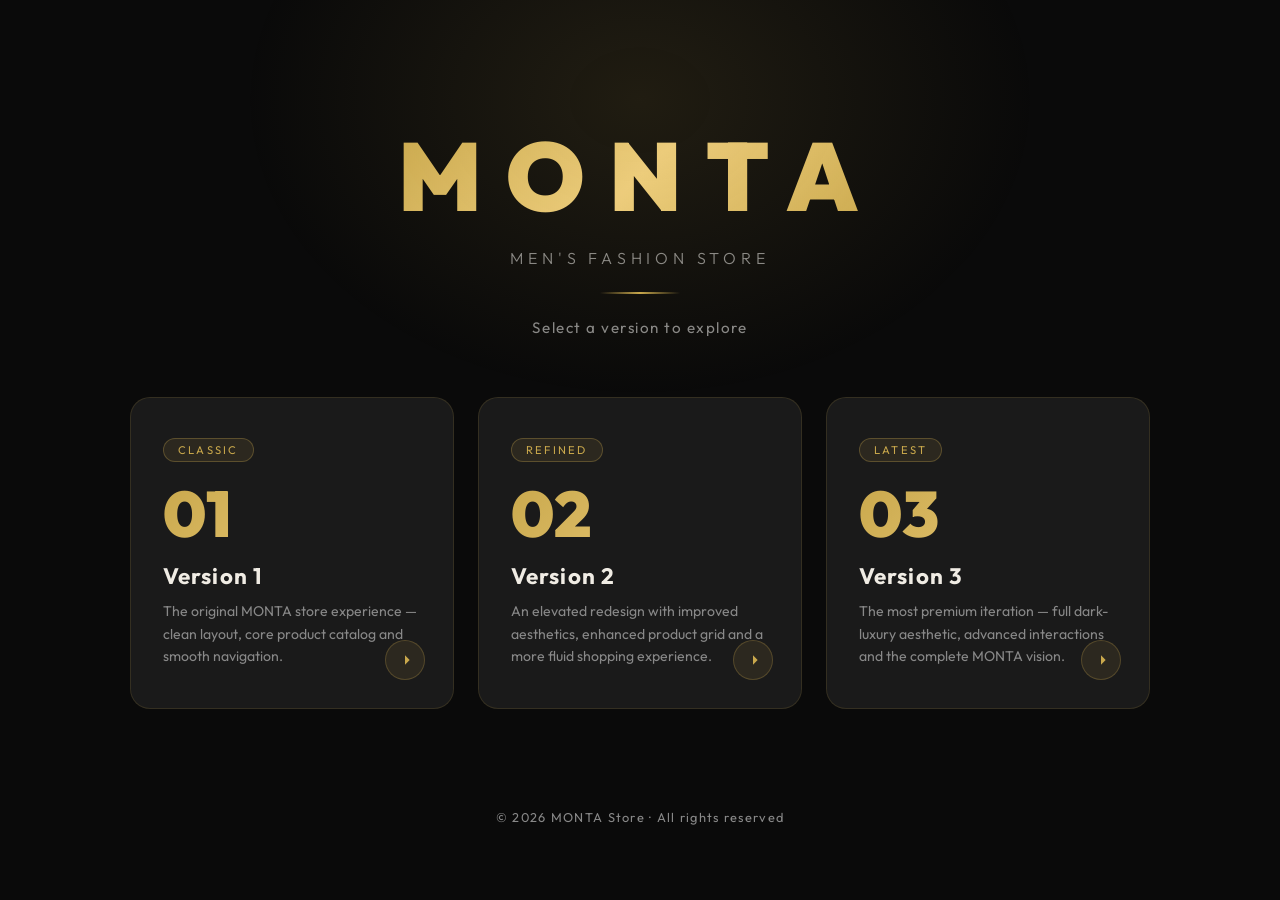
==== commit 11b4154a: "Add landing page linking to all 3 versions" ====
--- a/index.html
+++ b/index.html
@@ -1,502 +1,233 @@
 <!DOCTYPE html>
-<html lang="fr" dir="ltr">
+<html lang="en">
 <head>
-  <meta charset="UTF-8">
-  <meta name="viewport" content="width=device-width, initial-scale=1.0">
-  <title>MONTA — Édition Metlaoui | Prêt-à-porter Homme</title>
-  
-  <!-- SEO Meta Tags -->
-  <meta name="description" content="Découvrez MONTA, l'adresse incontournable du prêt-à-porter masculin et du streetwear à Metlaoui, Tunisie. Une sélection éditoriale exclusive pour un style urbain affirmé.">
-  <meta name="robots" content="index, follow">
-  
-  <!-- Open Graph / Facebook -->
-  <meta property="og:type" content="website">
-  <meta property="og:url" content="https://montastore.tn">
-  <meta property="og:title" content="MONTA — Édition Metlaoui | Prêt-à-porter Homme">
-  <meta property="og:description" content="Découvrez MONTA, l'adresse incontournable du prêt-à-porter masculin et du streetwear à Metlaoui, Tunisie. Une sélection éditoriale exclusive pour un style urbain affirmé.">
-  <meta property="og:image" content="https://placehold.co/1200x630/1a1a1a/ffffff?text=MONTA+Metlaoui">
-
-  <!-- Twitter -->
-  <meta name="twitter:card" content="summary_large_image">
-  <meta name="twitter:title" content="MONTA — Édition Metlaoui | Prêt-à-porter Homme">
-  <meta name="twitter:description" content="Découvrez MONTA, l'adresse incontournable du prêt-à-porter masculin et du streetwear à Metlaoui, Tunisie. Une sélection éditoriale exclusive pour un style urbain affirmé.">
-  <meta name="twitter:image" content="https://placehold.co/1200x630/1a1a1a/ffffff?text=MONTA+Metlaoui">
-
-  <!-- Theme Color and Favicon -->
-  <meta name="theme-color" content="#1a1a1a">
-  <link rel="icon" href="data:image/svg+xml,<svg xmlns=%22http://www.w3.org/2000/svg%22 viewBox=%220 0 100 100%22><text y=%22.9em%22 font-size=%2290%22 font-family=%22serif%22 font-weight=%22bold%22 fill=%22%231a1a1a%22>M</text></svg>">
-
-  <!-- Google Fonts Preconnect and Import -->
-  <link rel="preconnect" href="https://fonts.googleapis.com">
-  <link rel="preconnect" href="https://fonts.gstatic.com" crossorigin>
-  <link href="https://fonts.googleapis.com/css2?family=Fraunces:ital,opsz,wght@0,9..144,100..900;1,9..144,100..900&family=Space+Grotesk:wght@300..700&display=swap" rel="stylesheet">
-
-  <!-- External Stylesheet -->
-  <link rel="stylesheet" href="style.css">
-
-  <!-- External Script -->
-  <script src="script.js" defer></script>
-
-  <!-- JSON-LD Structured Data -->
-  <script type="application/ld+json">
-  {
-    "@context": "https://schema.org",
-    "@type": "ClothingStore",
-    "name": "MONTA",
-    "image": "https://placehold.co/600x750?text=MONTA+Metlaoui",
-    "telephone": "+216 24 361 489",
-    "url": "https://montastore.tn",
-    "address": {
-      "@type": "PostalAddress",
-      "addressLocality": "Metlaoui",
-      "addressRegion": "Gouvernorat de Gafsa",
-      "addressCountry": "Tunisie"
-    },
-    "priceRange": "TND"
-  }
-  </script>
+  <meta charset="UTF-8" />
+  <meta name="viewport" content="width=device-width, initial-scale=1.0" />
+  <title>MONTA Store – Choose a Version</title>
+  <link rel="preconnect" href="https://fonts.googleapis.com" />
+  <link href="https://fonts.googleapis.com/css2?family=Outfit:wght@300;400;600;700;900&display=swap" rel="stylesheet" />
+  <style>
+    *, *::before, *::after { box-sizing: border-box; margin: 0; padding: 0; }
+
+    :root {
+      --gold: #c9a84c;
+      --gold-light: #f0d080;
+      --dark: #0a0a0a;
+      --dark2: #111111;
+      --dark3: #1a1a1a;
+      --text: #f0ece4;
+      --muted: #888;
+    }
+
+    body {
+      font-family: 'Outfit', sans-serif;
+      background: var(--dark);
+      color: var(--text);
+      min-height: 100vh;
+      display: flex;
+      flex-direction: column;
+      align-items: center;
+      justify-content: center;
+      overflow-x: hidden;
+    }
+
+    /* Background glow blobs */
+    body::before {
+      content: '';
+      position: fixed;
+      top: -200px; left: 50%;
+      transform: translateX(-50%);
+      width: 800px; height: 600px;
+      background: radial-gradient(ellipse, rgba(201,168,76,0.12) 0%, transparent 70%);
+      pointer-events: none;
+    }
+
+    header {
+      text-align: center;
+      padding: 60px 20px 40px;
+    }
+
+    .brand {
+      font-size: clamp(3rem, 8vw, 6rem);
+      font-weight: 900;
+      letter-spacing: 0.25em;
+      background: linear-gradient(135deg, var(--gold), var(--gold-light), var(--gold));
+      -webkit-background-clip: text;
+      -webkit-text-fill-color: transparent;
+      background-clip: text;
+      text-transform: uppercase;
+    }
+
+    .tagline {
+      margin-top: 12px;
+      color: var(--muted);
+      font-size: 1rem;
+      font-weight: 300;
+      letter-spacing: 0.3em;
+      text-transform: uppercase;
+    }
+
+    .divider {
+      width: 80px;
+      height: 2px;
+      background: linear-gradient(90deg, transparent, var(--gold), transparent);
+      margin: 24px auto;
+    }
+
+    .subtitle {
+      font-size: 0.95rem;
+      color: var(--muted);
+      letter-spacing: 0.1em;
+    }
+
+    /* Cards grid */
+    .grid {
+      display: grid;
+      grid-template-columns: repeat(auto-fit, minmax(280px, 1fr));
+      gap: 24px;
+      padding: 20px 40px 80px;
+      max-width: 1100px;
+      width: 100%;
+    }
+
+    .card {
+      position: relative;
+      background: var(--dark3);
+      border: 1px solid rgba(201,168,76,0.15);
+      border-radius: 20px;
+      padding: 40px 32px;
+      text-decoration: none;
+      color: inherit;
+      overflow: hidden;
+      transition: transform 0.35s ease, border-color 0.35s ease, box-shadow 0.35s ease;
+      cursor: pointer;
+    }
+
+    .card::before {
+      content: '';
+      position: absolute;
+      inset: 0;
+      background: radial-gradient(circle at top left, rgba(201,168,76,0.08) 0%, transparent 60%);
+      opacity: 0;
+      transition: opacity 0.35s ease;
+    }
+
+    .card:hover {
+      transform: translateY(-8px);
+      border-color: rgba(201,168,76,0.5);
+      box-shadow: 0 24px 60px rgba(201,168,76,0.12);
+    }
+
+    .card:hover::before { opacity: 1; }
+
+    .card-badge {
+      display: inline-block;
+      padding: 4px 14px;
+      border-radius: 100px;
+      background: rgba(201,168,76,0.1);
+      border: 1px solid rgba(201,168,76,0.3);
+      font-size: 0.7rem;
+      letter-spacing: 0.2em;
+      color: var(--gold);
+      text-transform: uppercase;
+      margin-bottom: 20px;
+    }
+
+    .card-number {
+      font-size: 4rem;
+      font-weight: 900;
+      line-height: 1;
+      background: linear-gradient(135deg, var(--gold), var(--gold-light));
+      -webkit-background-clip: text;
+      -webkit-text-fill-color: transparent;
+      background-clip: text;
+      margin-bottom: 16px;
+    }
+
+    .card-title {
+      font-size: 1.4rem;
+      font-weight: 700;
+      margin-bottom: 10px;
+      letter-spacing: 0.05em;
+    }
+
+    .card-desc {
+      font-size: 0.88rem;
+      color: var(--muted);
+      line-height: 1.6;
+    }
+
+    .card-arrow {
+      position: absolute;
+      bottom: 28px;
+      right: 28px;
+      width: 40px; height: 40px;
+      border-radius: 50%;
+      background: rgba(201,168,76,0.1);
+      border: 1px solid rgba(201,168,76,0.25);
+      display: flex; align-items: center; justify-content: center;
+      transition: background 0.3s, transform 0.3s;
+    }
+
+    .card:hover .card-arrow {
+      background: var(--gold);
+      transform: scale(1.1);
+    }
+
+    .card-arrow svg { width: 16px; height: 16px; fill: var(--gold); transition: fill 0.3s; }
+    .card:hover .card-arrow svg { fill: var(--dark); }
+
+    footer {
+      padding: 20px;
+      text-align: center;
+      color: var(--muted);
+      font-size: 0.8rem;
+      letter-spacing: 0.1em;
+    }
+  </style>
 </head>
 <body>
 
-  <!-- 1. Masthead Bar -->
-  <div id="masthead-bar">
-    <span>MONTA — ÉDITION METLAOUI · N°01 · Commande WhatsApp 24 361 489</span>
+  <header>
+    <div class="brand">MONTA</div>
+    <p class="tagline">Men's Fashion Store</p>
+    <div class="divider"></div>
+    <p class="subtitle">Select a version to explore</p>
+  </header>
+
+  <div class="grid">
+    <a href="./version1/" class="card">
+      <div class="card-badge">Classic</div>
+      <div class="card-number">01</div>
+      <div class="card-title">Version 1</div>
+      <p class="card-desc">The original MONTA store experience — clean layout, core product catalog and smooth navigation.</p>
+      <div class="card-arrow">
+        <svg viewBox="0 0 24 24"><path d="M5 12h14M12 5l7 7-7 7"/></svg>
+      </div>
+    </a>
+
+    <a href="./version2/" class="card">
+      <div class="card-badge">Refined</div>
+      <div class="card-number">02</div>
+      <div class="card-title">Version 2</div>
+      <p class="card-desc">An elevated redesign with improved aesthetics, enhanced product grid and a more fluid shopping experience.</p>
+      <div class="card-arrow">
+        <svg viewBox="0 0 24 24"><path d="M5 12h14M12 5l7 7-7 7"/></svg>
+      </div>
+    </a>
+
+    <a href="./version3/" class="card">
+      <div class="card-badge">Latest</div>
+      <div class="card-number">03</div>
+      <div class="card-title">Version 3</div>
+      <p class="card-desc">The most premium iteration — full dark-luxury aesthetic, advanced interactions and the complete MONTA vision.</p>
+      <div class="card-arrow">
+        <svg viewBox="0 0 24 24"><path d="M5 12h14M12 5l7 7-7 7"/></svg>
+      </div>
+    </a>
   </div>
 
-  <!-- 2. Site Header (Sticky Navbar) -->
-  <header id="site-header">
-    <div class="header-inner">
-      <div class="logo-container">
-        <a href="#" class="logo" aria-label="MONTA Accueil">MONTA</a>
-        <span class="logo-caption">Prêt-à-porter — Metlaoui</span>
-      </div>
-
-      <!-- Desktop Navigation -->
-      <nav class="nav-links" aria-label="Navigation principale">
-        <a href="#hero" aria-label="Accéder à la section Accueil">Accueil</a>
-        <a href="#shop" aria-label="Accéder à la section Boutique">Boutique</a>
-        <a href="#lookbook" aria-label="Accéder à la section Nouveautés">Nouveautés</a>
-        <a href="#categories" aria-label="Accéder à la section Catégories">Catégories</a>
-        <a href="#contact" aria-label="Accéder à la section Contact">Contact</a>
-      </nav>
-
-      <!-- Header Actions -->
-      <div class="header-actions">
-        <!-- Search Toggle & Search Bar -->
-        <div class="search-wrapper">
-          <button id="search-toggle" aria-label="Ouvrir la barre de recherche" aria-expanded="false" aria-controls="search-container">
-            <svg xmlns="http://www.w3.org/2000/svg" width="20" height="20" viewBox="0 0 24 24" fill="none" stroke="currentColor" stroke-width="2" stroke-linecap="round" stroke-linejoin="round" class="feather feather-search" aria-hidden="true">
-              <circle cx="11" cy="11" r="8"></circle>
-              <line x1="21" y1="21" x2="16.65" y2="16.65"></line>
-            </svg>
-          </button>
-          <div id="search-container" class="search-container" aria-hidden="true">
-            <form role="search" id="search-form" class="search-form">
-              <label for="search-input" class="sr-only">Rechercher un produit</label>
-              <input type="search" id="search-input" placeholder="Rechercher..." aria-label="Rechercher sur la boutique">
-            </form>
-          </div>
-        </div>
-
-        <!-- Cart Toggle -->
-        <button id="cart-toggle" aria-label="Afficher le panier d'achat" aria-expanded="false" aria-controls="cart-drawer">
-          <svg xmlns="http://www.w3.org/2000/svg" width="20" height="20" viewBox="0 0 24 24" fill="none" stroke="currentColor" stroke-width="2" stroke-linecap="round" stroke-linejoin="round" class="feather feather-shopping-bag" aria-hidden="true">
-            <path d="M6 2L3 6v14a2 2 0 0 0 2 2h14a2 2 0 0 0 2-2V6l-3-4z"></path>
-            <line x1="3" y1="6" x2="21" y2="6"></line>
-            <path d="M16 10a4 4 0 0 1-8 0"></path>
-          </svg>
-          <span id="cart-count">0</span>
-        </button>
-
-        <!-- Menu Toggle (Hamburger) -->
-        <button id="menu-toggle" aria-label="Ouvrir le menu de navigation mobile" aria-expanded="false" aria-controls="mobile-menu">
-          <span class="menu-bar"></span>
-          <span class="menu-bar"></span>
-        </button>
-      </div>
-    </div>
-
-    <!-- Mobile Menu Drawer -->
-    <div id="mobile-menu" class="mobile-menu" aria-hidden="true">
-      <nav class="mobile-nav-links" aria-label="Navigation mobile">
-        <a href="#hero" class="mobile-nav-link" aria-label="Accéder à la section Accueil">Accueil</a>
-        <a href="#shop" class="mobile-nav-link" aria-label="Accéder à la section Boutique">Boutique</a>
-        <a href="#lookbook" class="mobile-nav-link" aria-label="Accéder à la section Nouveautés">Nouveautés</a>
-        <a href="#categories" class="mobile-nav-link" aria-label="Accéder à la section Catégories">Catégories</a>
-        <a href="#contact" class="mobile-nav-link" aria-label="Accéder à la section Contact">Contact</a>
-      </nav>
-    </div>
-  </header>
-
-  <main>
-    <!-- 3. Hero Section -->
-    <section id="hero">
-      <!-- Decorative rotated spine text running vertical height of viewport -->
-      <div class="hero-spine" aria-hidden="true">
-        <span>ÉDITION 01 — METLAOUI — PRÊT-À-PORTER — ÉDITION 01 — METLAOUI — PRÊT-À-PORTER — ÉDITION 01 — METLAOUI — PRÊT-À-PORTER —</span>
-      </div>
-
-      <!-- Hero Content -->
-      <div class="hero-content">
-        <span class="hero-eyebrow">Prêt-à-porter Homme — Metlaoui</span>
-        <h1 class="hero-title">
-          <span class="hero-line">LE STYLE</span>
-          <span class="hero-line">S'ÉCRIT ICI.</span>
-        </h1>
-        <p class="hero-subline">Capsule urbaine &amp; essentiels streetwear. Conçu pour inspirer, taillé pour le quotidien de la jeunesse tunisienne.</p>
-        
-        <div class="hero-actions-container">
-          <a href="#shop" id="shop-cta" class="btn btn-primary" aria-label="Découvrir les produits de la boutique">Voir la boutique</a>
-          <a href="https://wa.me/21624361489" class="btn btn-secondary" target="_blank" rel="noopener noreferrer" aria-label="Prendre contact et commander via WhatsApp">Commander sur WhatsApp</a>
-        </div>
-      </div>
-
-      <!-- Hero Visuals -->
-      <div class="hero-media">
-        <img src="https://images.unsplash.com/photo-1617137968427-85924c800a22?q=80&w=1600&auto=format&fit=crop" alt="Style de rue MONTA à Metlaoui, Tunisie" class="hero-image">
-        <div class="hero-credit" aria-label="Crédit photo">Metlaoui, 2026</div>
-      </div>
-    </section>
-
-    <!-- 4. Categories Section -->
-    <section id="categories">
-      <div class="section-rubric">
-        <span class="rubric-label">Sommaire des collections</span>
-        <h2 class="rubric-title">Index des Catégories</h2>
-      </div>
-
-      <div class="categories-index">
-        <!-- Category Card 01 - Haut -->
-        <a href="#shop" class="category-card" data-category="haut" aria-label="Filtrer par Hauts (T-shirts, hoodies, sweats, polos)">
-          <div class="cat-card-header">
-            <span class="cat-index">01</span>
-            <h3 class="cat-name">Hauts</h3>
-          </div>
-          <div class="cat-media-wrapper">
-            <img src="https://images.unsplash.com/photo-1521572267360-ee0c2909d518?q=80&w=600&auto=format&fit=crop" alt="Collection de hauts et sweats" loading="lazy" class="cat-image">
-          </div>
-          <div class="cat-card-footer">
-            <span class="cat-items">T-shirts, hoodies, sweats, polos</span>
-            <span class="cat-arrow" aria-hidden="true">&rarr;</span>
-          </div>
-        </a>
-
-        <!-- Category Card 02 - Vestes -->
-        <a href="#shop" class="category-card" data-category="vestes" aria-label="Filtrer par Vestes (Varsity, doudounes, cuir, coupe-vent)">
-          <div class="cat-card-header">
-            <span class="cat-index">02</span>
-            <h3 class="cat-name">Vestes</h3>
-          </div>
-          <div class="cat-media-wrapper">
-            <img src="https://images.unsplash.com/photo-1551028719-00167b16eac5?q=80&w=600&auto=format&fit=crop" alt="Collection de vestes et blousons" loading="lazy" class="cat-image">
-          </div>
-          <div class="cat-card-footer">
-            <span class="cat-items">Varsity, doudounes, cuir, coupe-vent</span>
-            <span class="cat-arrow" aria-hidden="true">&rarr;</span>
-          </div>
-        </a>
-
-        <!-- Category Card 03 - Bas -->
-        <a href="#shop" class="category-card" data-category="bas" aria-label="Filtrer par Bas (Jeans, cargos, joggers)">
-          <div class="cat-card-header">
-            <span class="cat-index">03</span>
-            <h3 class="cat-name">Bas</h3>
-          </div>
-          <div class="cat-media-wrapper">
-            <img src="https://images.unsplash.com/photo-1542272604-787c3835535d?q=80&w=600&auto=format&fit=crop" alt="Collection de bas, jeans et cargos" loading="lazy" class="cat-image">
-          </div>
-          <div class="cat-card-footer">
-            <span class="cat-items">Jeans, cargos, joggers</span>
-            <span class="cat-arrow" aria-hidden="true">&rarr;</span>
-          </div>
-        </a>
-
-        <!-- Category Card 04 - Chaussures -->
-        <a href="#shop" class="category-card" data-category="chaussures" aria-label="Filtrer par Chaussures (Sneakers, chaussures sport)">
-          <div class="cat-card-header">
-            <span class="cat-index">04</span>
-            <h3 class="cat-name">Chaussures</h3>
-          </div>
-          <div class="cat-media-wrapper">
-            <img src="https://images.unsplash.com/photo-1595950653106-6c9ebd614d3a?q=80&w=600&auto=format&fit=crop" alt="Sélection de sneakers urbaines" loading="lazy" class="cat-image">
-          </div>
-          <div class="cat-card-footer">
-            <span class="cat-items">Sneakers, chaussures sport</span>
-            <span class="cat-arrow" aria-hidden="true">&rarr;</span>
-          </div>
-        </a>
-
-        <!-- Category Card 05 - Accessoires -->
-        <a href="#shop" class="category-card" data-category="accessoires" aria-label="Filtrer par Accessoires (Casquettes, essentials)">
-          <div class="cat-card-header">
-            <span class="cat-index">05</span>
-            <h3 class="cat-name">Accessoires</h3>
-          </div>
-          <div class="cat-media-wrapper">
-            <img src="https://images.unsplash.com/photo-1576871337632-b9aef4c17ab9?q=80&w=600&auto=format&fit=crop" alt="Accessoires de mode et casquettes" loading="lazy" class="cat-image">
-          </div>
-          <div class="cat-card-footer">
-            <span class="cat-items">Casquettes, essentials</span>
-            <span class="cat-arrow" aria-hidden="true">&rarr;</span>
-          </div>
-        </a>
-      </div>
-    </section>
-
-    <!-- 5. Shop Section -->
-    <section id="shop">
-      <div class="section-rubric">
-        <span class="rubric-label">Pièces Sélectionnées</span>
-        <h2 class="rubric-title">La Boutique</h2>
-      </div>
-
-      <!-- Controls: Filters and Sorting -->
-      <div class="shop-controls">
-        <div id="filter-bar" class="filter-bar" role="group" aria-label="Filtrer la boutique par catégorie">
-          <button class="filter-btn active" data-filter="all" aria-label="Afficher tous les articles">Tout</button>
-          <button class="filter-btn" data-filter="haut" aria-label="Afficher uniquement les hauts">Haut</button>
-          <button class="filter-btn" data-filter="vestes" aria-label="Afficher uniquement les vestes">Vestes</button>
-          <button class="filter-btn" data-filter="bas" aria-label="Afficher uniquement les bas">Bas</button>
-          <button class="filter-btn" data-filter="chaussures" aria-label="Afficher uniquement les chaussures">Chaussures</button>
-          <button class="filter-btn" data-filter="accessoires" aria-label="Afficher uniquement les accessoires">Accessoires</button>
-        </div>
-
-        <div class="sort-bar">
-          <label for="sort-select" class="sr-only">Trier par</label>
-          <select id="sort-select" aria-label="Trier les produits">
-            <option value="newest">Nouveautés</option>
-            <option value="price-asc">Prix croissant</option>
-            <option value="price-desc">Prix décroissant</option>
-          </select>
-        </div>
-      </div>
-
-      <!-- Product Grid -->
-      <div id="product-grid" class="product-grid"></div>
-
-      <!-- Product card template (rendered by script.js), styled as a contact-sheet frame:
-      <article class="product-card" data-category="haut" data-price="89">
-        <div class="product-media"><span class="product-frame-index">04</span>
-          <img src="https://placehold.co/600x750/1a1a1a/cccccc?text=Hoodie+Archive+Noir" alt="Hoodie Archive Noir" loading="lazy"><span class="badge">Nouveau</span>
-          <button class="quick-add" data-id="1" aria-label="Ajouter au panier">+ Panier</button></div>
-        <div class="product-info">
-          <h3 class="product-name">Hoodie Archive Noir</h3>
-          <p class="product-cat">Haut</p>
-          <p class="product-price">89 TND</p>
-        </div>
-      </article> -->
-    </section>
-
-    <!-- 6. Lookbook Section -->
-    <section id="lookbook">
-      <div class="section-rubric">
-        <span class="rubric-label">Captures Journalières</span>
-        <h2 class="rubric-title">Planche Contact</h2>
-      </div>
-
-      <div class="lookbook-strip">
-        <!-- Look Card 01 -->
-        <div class="look-card">
-          <div class="look-media">
-            <img src="https://images.unsplash.com/photo-1503342217505-b0a15ec3261c?q=80&w=600&auto=format&fit=crop" alt="Silhouette urbaine - Planche 01" loading="lazy">
-          </div>
-          <div class="look-caption">Pl. 01 — Vendredi</div>
-        </div>
-
-        <!-- Look Card 02 -->
-        <div class="look-card">
-          <div class="look-media">
-            <img src="https://images.unsplash.com/photo-1488161628813-04466f872be2?q=80&w=600&auto=format&fit=crop" alt="Volume vestimentaire et textures - Planche 02" loading="lazy">
-          </div>
-          <div class="look-caption">Pl. 02 — Samedi</div>
-        </div>
-
-        <!-- Look Card 03 -->
-        <div class="look-card">
-          <div class="look-media">
-            <img src="https://images.unsplash.com/photo-1539571696357-5a69c17a67c6?q=80&w=600&auto=format&fit=crop" alt="Focus accessoires et sneakers - Planche 03" loading="lazy">
-          </div>
-          <div class="look-caption">Pl. 03 — Dimanche</div>
-        </div>
-      </div>
-    </section>
-
-    <!-- 7. About Section -->
-    <section id="about">
-      <div class="about-grid">
-        <!-- Visual component -->
-        <div class="about-media">
-          <img src="https://images.unsplash.com/photo-1441986300917-64674bd600d8?q=80&w=800&auto=format&fit=crop" alt="Intérieur de la boutique MONTA à Metlaoui, Tunisie" loading="lazy" class="about-image">
-        </div>
-
-        <!-- Editorial component -->
-        <div class="about-editorial">
-          <blockquote class="about-quote">
-            "Notre sélection ne suit pas le mouvement. Elle le définit pour toute la scène de Metlaoui."
-          </blockquote>
-          
-          <div class="about-text">
-            <p>Implanté fièrement au cœur de Metlaoui, MONTA s'établit comme le rendez-vous incontournable de la culture streetwear et du prêt-à-porter masculin. Notre boutique propose un espace moderne où se mêlent portants épurés, silhouettes de mannequins travaillées et détails industriels soignés.</p>
-            <p>Forts d'une communauté soudée de plus de 7 400 fidèles sur les réseaux sociaux, nous assurons des arrivages hebdomadaires exclusifs. Chaque drop est pensé comme un éditorial de mode indépendant : des pièces fortes, des coupes contemporaines, et un engagement absolu sur la qualité.</p>
-          </div>
-        </div>
-      </div>
-    </section>
-
-    <!-- 8. Contact Section -->
-    <section id="contact">
-      <div class="section-rubric">
-        <span class="rubric-label">Colophon &amp; Coordonnées</span>
-        <h2 class="rubric-title">Contact &amp; Accès</h2>
-      </div>
-
-      <div class="contact-grid">
-        <div class="contact-masthead">
-          <div class="masthead-group">
-            <span class="masthead-label">Adresse</span>
-            <p class="masthead-value">Metlaoui, Tunisie<br>Gouvernorat de Gafsa</p>
-          </div>
-
-          <div class="masthead-group">
-            <span class="masthead-label">Ligne Directe</span>
-            <p class="masthead-value">
-              <a href="tel:+21624361489" class="contact-large-link" aria-label="Appeler la boutique au +216 24 361 489">+216 24 361 489</a>
-            </p>
-          </div>
-
-          <div class="masthead-group">
-            <span class="masthead-label">Commandes &amp; WhatsApp</span>
-            <p class="masthead-value">
-              <a href="https://wa.me/21624361489" class="contact-large-link" target="_blank" rel="noopener noreferrer" aria-label="Envoyer un message WhatsApp pour passer commande">wa.me/21624361489</a>
-            </p>
-          </div>
-
-          <div class="masthead-group">
-            <span class="masthead-label">Réseaux de messagerie</span>
-            <p class="masthead-value">
-              <a href="https://m.me/montastore" class="contact-link" target="_blank" rel="noopener noreferrer" aria-label="Envoyer un message via Facebook Messenger">Facebook Messenger</a>
-            </p>
-          </div>
-        </div>
-
-        <div class="contact-details">
-          <div class="opening-hours-wrapper">
-            <span class="masthead-label">Horaires de la boutique</span>
-            <table class="hours-table">
-              <thead>
-                <tr>
-                  <th scope="col">Jour</th>
-                  <th scope="col">Créneaux</th>
-                </tr>
-              </thead>
-              <tbody>
-                <tr>
-                  <td>Lundi — Samedi</td>
-                  <td>09:00 — 19:30</td>
-                </tr>
-                <tr>
-                  <td>Dimanche</td>
-                  <td>10:00 — 16:00</td>
-                </tr>
-              </tbody>
-            </table>
-          </div>
-
-          <!-- Embedded Map Location -->
-          <div class="map-container">
-            <iframe 
-              src="https://www.google.com/maps/embed?pb=!1m18!1m12!1m3!1d13149.880016843477!2d8.389278065403212!3d34.32599298442871!2m3!1f0!2f0!3f0!3m2!1i1024!2i768!4f13.1!3m3!1m2!1s0x12f86af1c99be821%3A0x6a59600e127392e2!2sMetlaoui!5e0!3m2!1sfr!2stn!4v1700000000000!5m2!1sfr!2stn" 
-              width="100%" 
-              height="300" 
-              style="border:0;" 
-              allowfullscreen="" 
-              loading="lazy" 
-              referrerpolicy="no-referrer-when-downgrade" 
-              title="Carte de Metlaoui - Localiser la boutique MONTA">
-            </iframe>
-          </div>
-        </div>
-      </div>
-    </section>
-  </main>
-
-  <!-- 9. Site Footer -->
-  <footer id="site-footer">
-    <div class="footer-upper">
-      <div class="footer-brand">
-        <span class="footer-logo">MONTA</span>
-        <p class="footer-slogan">L'expression urbaine, l'esthétique minimale, l'audace locale.</p>
-      </div>
-
-      <nav class="footer-nav" aria-label="Liens rapides du pied de page">
-        <a href="#hero" aria-label="Retourner à l'accueil">Accueil</a>
-        <a href="#shop" aria-label="Accéder à la boutique">Boutique</a>
-        <a href="#lookbook" aria-label="Voir la planche contact">Nouveautés</a>
-        <a href="#categories" aria-label="Consulter l'index des catégories">Catégories</a>
-        <a href="#contact" aria-label="Nous joindre ou nous trouver">Contact</a>
-      </nav>
-
-      <div class="footer-socials">
-        <span class="socials-title">Suivez l'Édition</span>
-        <div class="socials-links">
-          <a href="https://instagram.com" target="_blank" rel="noopener noreferrer" aria-label="Suivre MONTA sur Instagram">Instagram</a>
-          <a href="https://facebook.com" target="_blank" rel="noopener noreferrer" aria-label="Suivre MONTA sur Facebook">Facebook</a>
-          <a href="https://tiktok.com" target="_blank" rel="noopener noreferrer" aria-label="Suivre MONTA sur TikTok">TikTok</a>
-        </div>
-      </div>
-    </div>
-
-    <div class="footer-lower">
-      <span class="footer-colophon">© 2026 MONTA — Édition Metlaoui. Tous droits réservés.</span>
-      <span class="footer-signature">Metlaoui Studio.</span>
-    </div>
-  </footer>
-
-  <!-- 10. Floating Elements -->
-  
-  <!-- WhatsApp Floating Action Button -->
-  <a href="https://wa.me/21624361489?text=Salut%20MONTA!%20Je%20veux%20commander%20:" 
-     id="whatsapp-fab" 
-     target="_blank" 
-     rel="noopener noreferrer" 
-     aria-label="Contacter directement le shop par WhatsApp pour passer commande">
-    <svg xmlns="http://www.w3.org/2000/svg" width="24" height="24" viewBox="0 0 24 24" fill="none" stroke="currentColor" stroke-width="2" stroke-linecap="round" stroke-linejoin="round" class="feather feather-message-circle" aria-hidden="true">
-      <path d="M21 11.5a8.38 8.38 0 0 1-.9 3.8 8.5 8.5 0 0 1-7.6 4.7 8.38 8.38 0 0 1-3.8-.9L3 21l1.9-5.7a8.38 8.38 0 0 1-.9-3.8 8.5 8.5 0 0 1 4.7-7.6 8.38 8.38 0 0 1 3.8-.9h.5a8.48 8.48 0 0 1 8 8v.5z"></path>
-    </svg>
-  </a>
-
-  <!-- Cart Drawer -->
-  <div id="cart-drawer" class="cart-drawer" aria-hidden="true" role="dialog" aria-modal="true" aria-labelledby="cart-title">
-    <div class="cart-header">
-      <h2 id="cart-title">Mon Panier</h2>
-      <button id="cart-close" aria-label="Fermer le panier d'achat">&times;</button>
-    </div>
-    
-    <div id="cart-items" class="cart-items">
-      <p class="empty-message">Votre panier est vide.</p>
-    </div>
-    
-    <div class="cart-footer">
-      <div id="cart-total" class="cart-total">
-        <span>Total :</span>
-        <span class="total-amount">0 TND</span>
-      </div>
-      <button id="checkout-whatsapp" class="btn btn-checkout" aria-label="Finaliser la commande sur WhatsApp">
-        Commander via WhatsApp
-      </button>
-    </div>
-  </div>
-
-  <!-- Cart Overlay Backdrop -->
-  <div id="cart-overlay" class="cart-overlay" aria-hidden="true"></div>
-
-  <!-- Product Quick-View Modal -->
-  <dialog id="product-modal" class="product-modal" aria-labelledby="modal-title">
-    <div class="modal-content">
-      <button id="modal-close" class="modal-close" aria-label="Fermer la vue produit">&times;</button>
-      <div id="modal-body"></div>
-    </div>
-  </dialog>
+  <footer>© 2026 MONTA Store · All rights reserved</footer>
 
 </body>
 </html>
